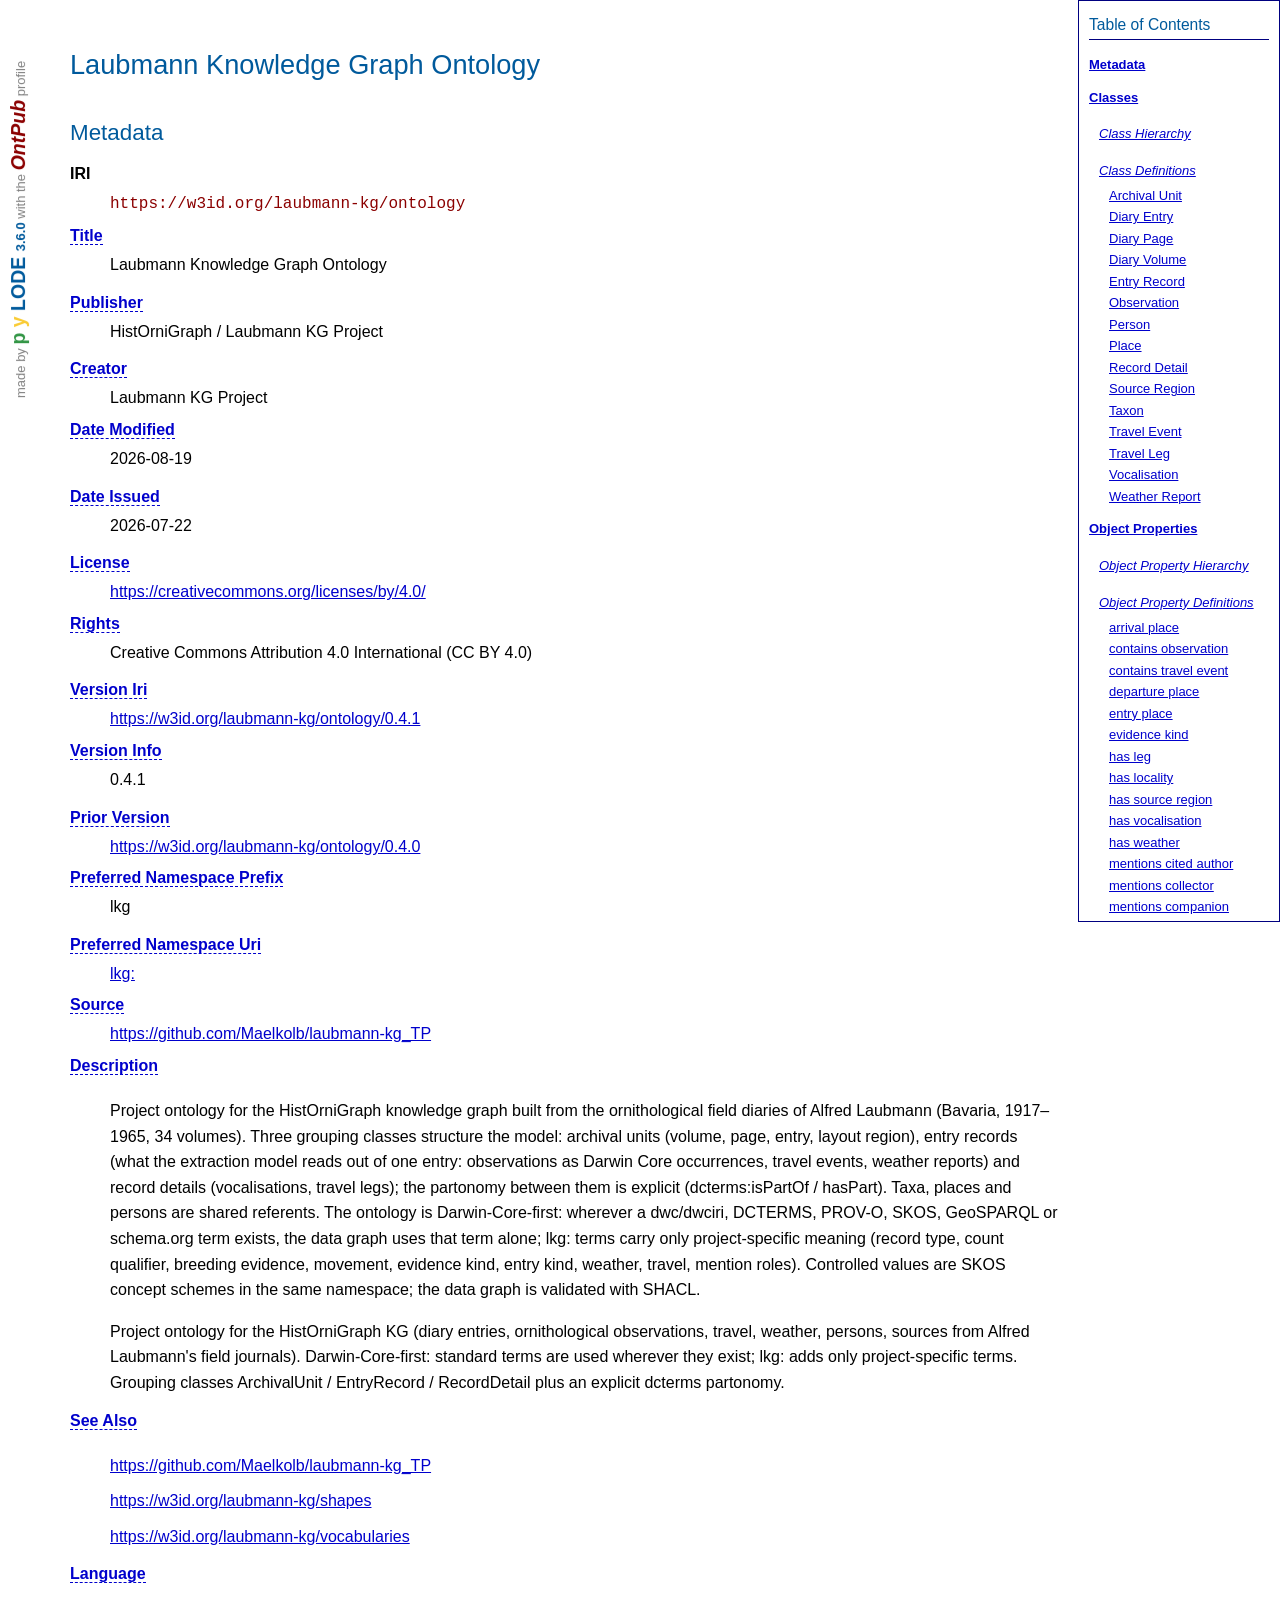
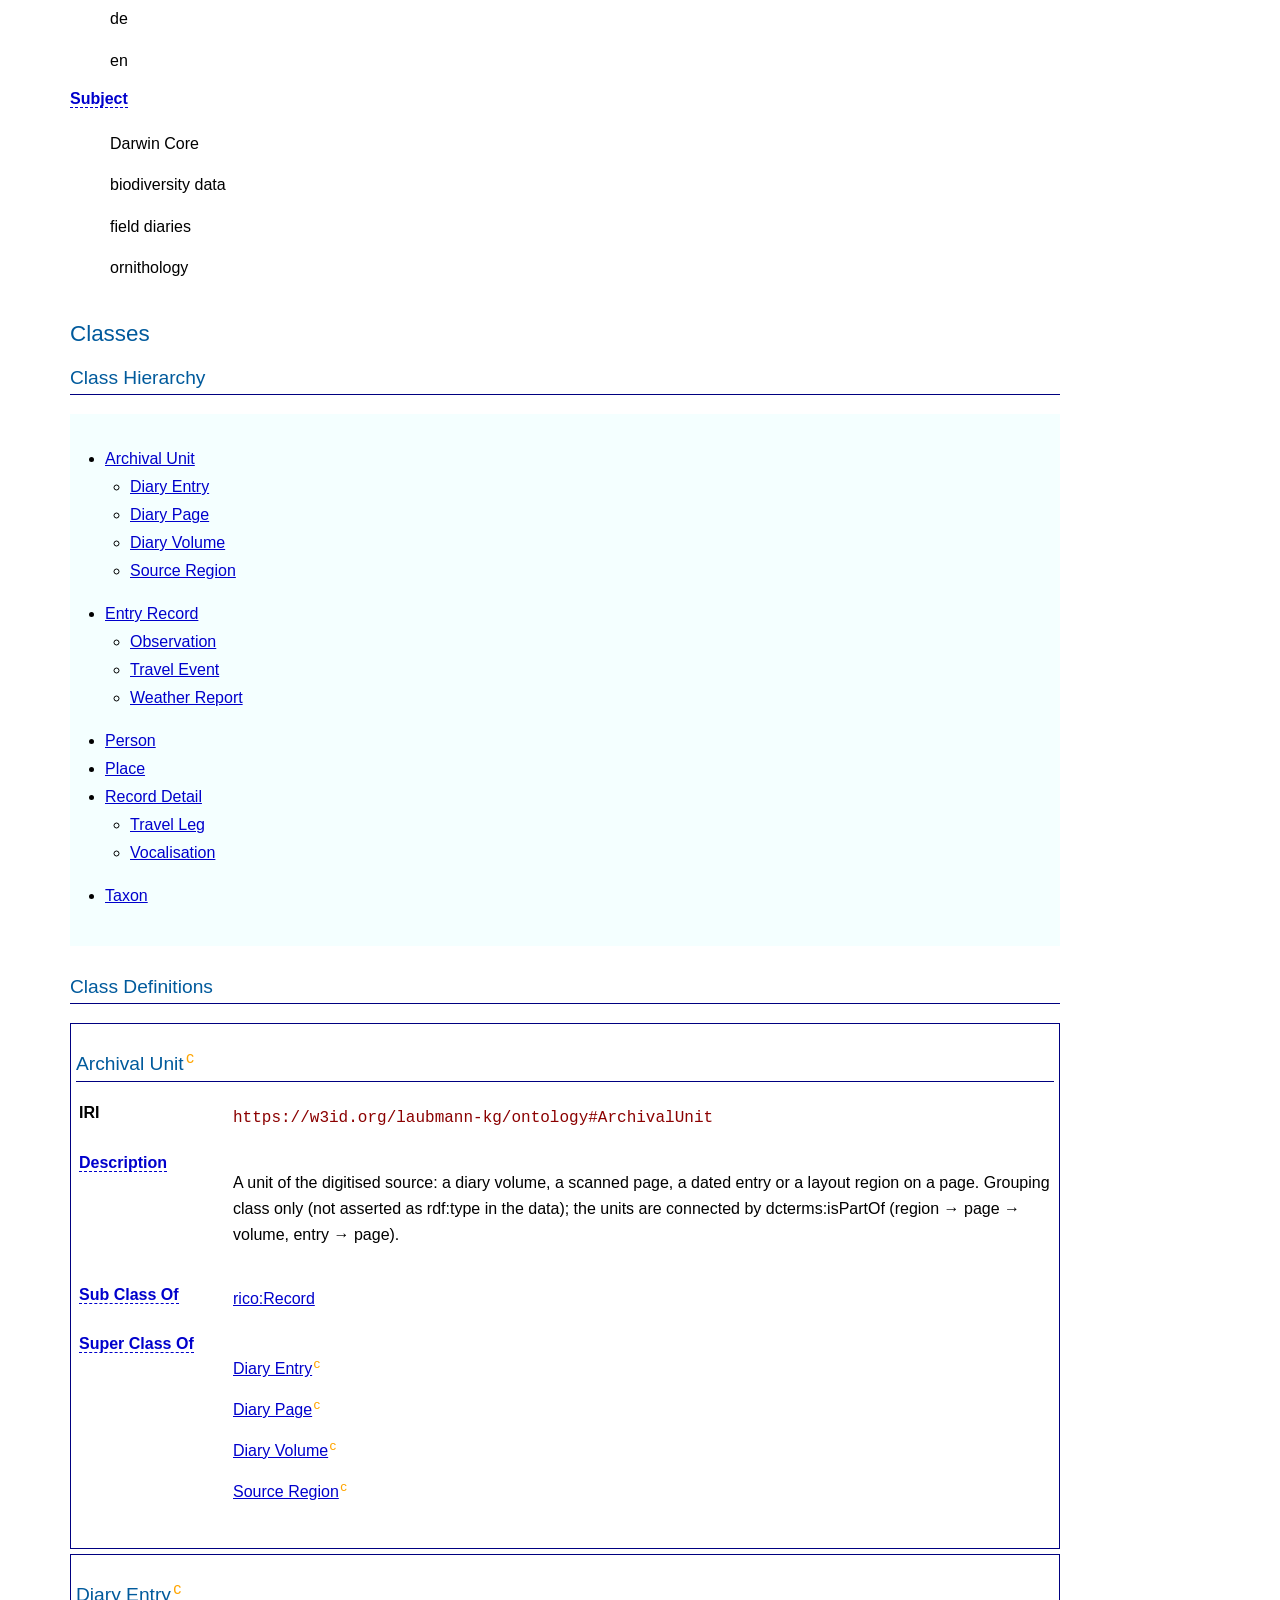
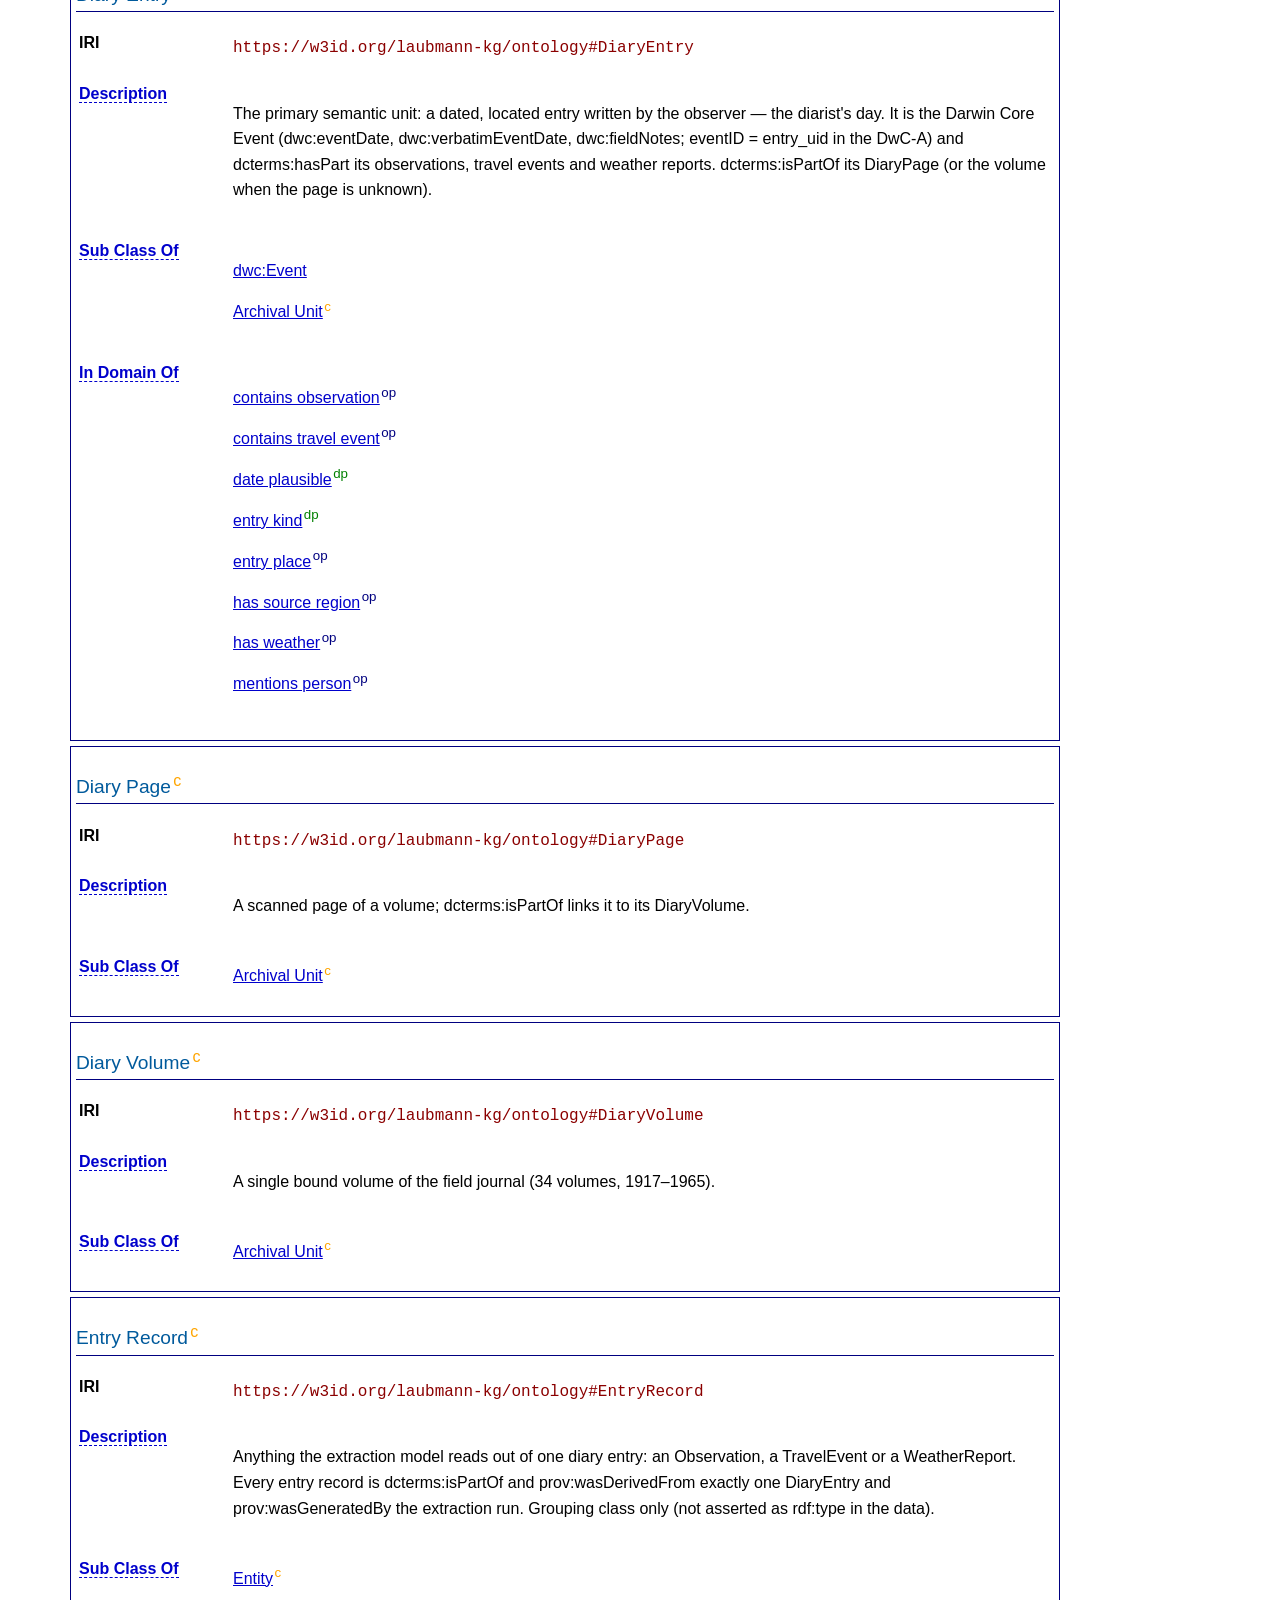
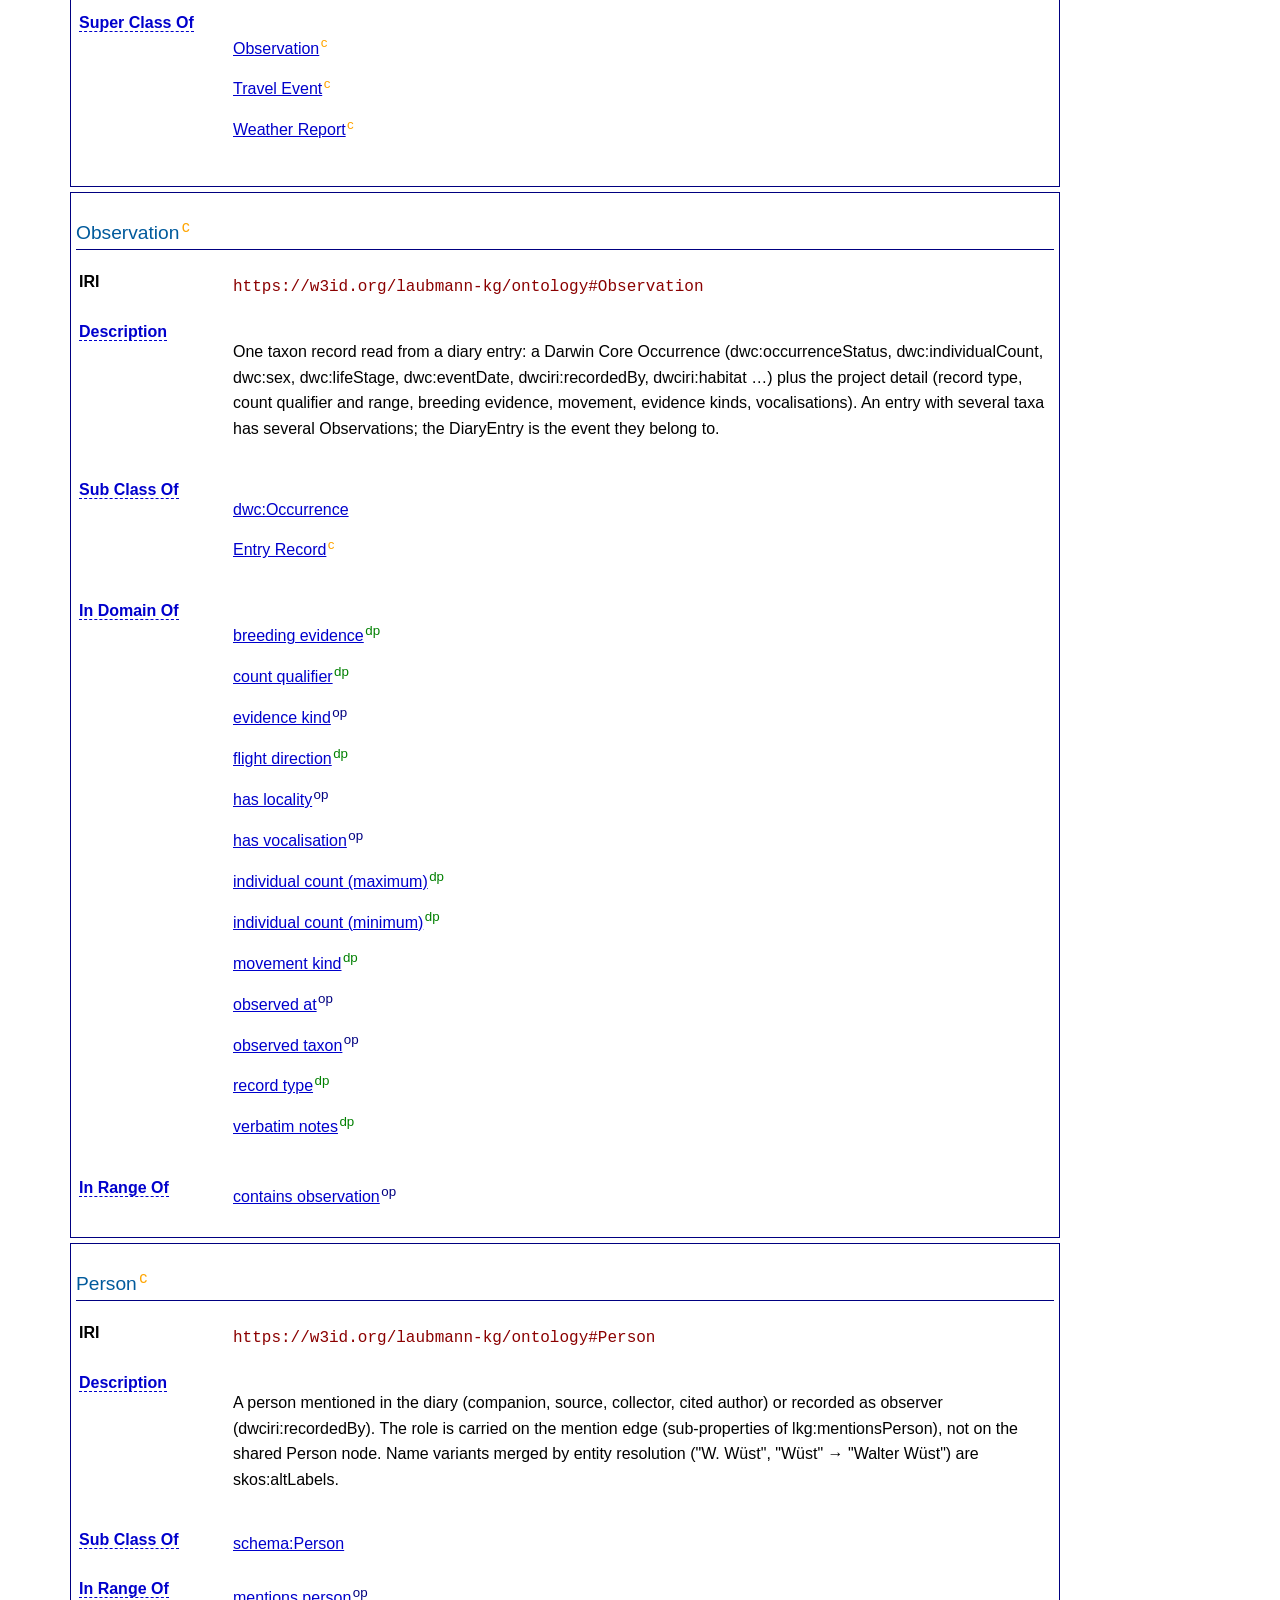
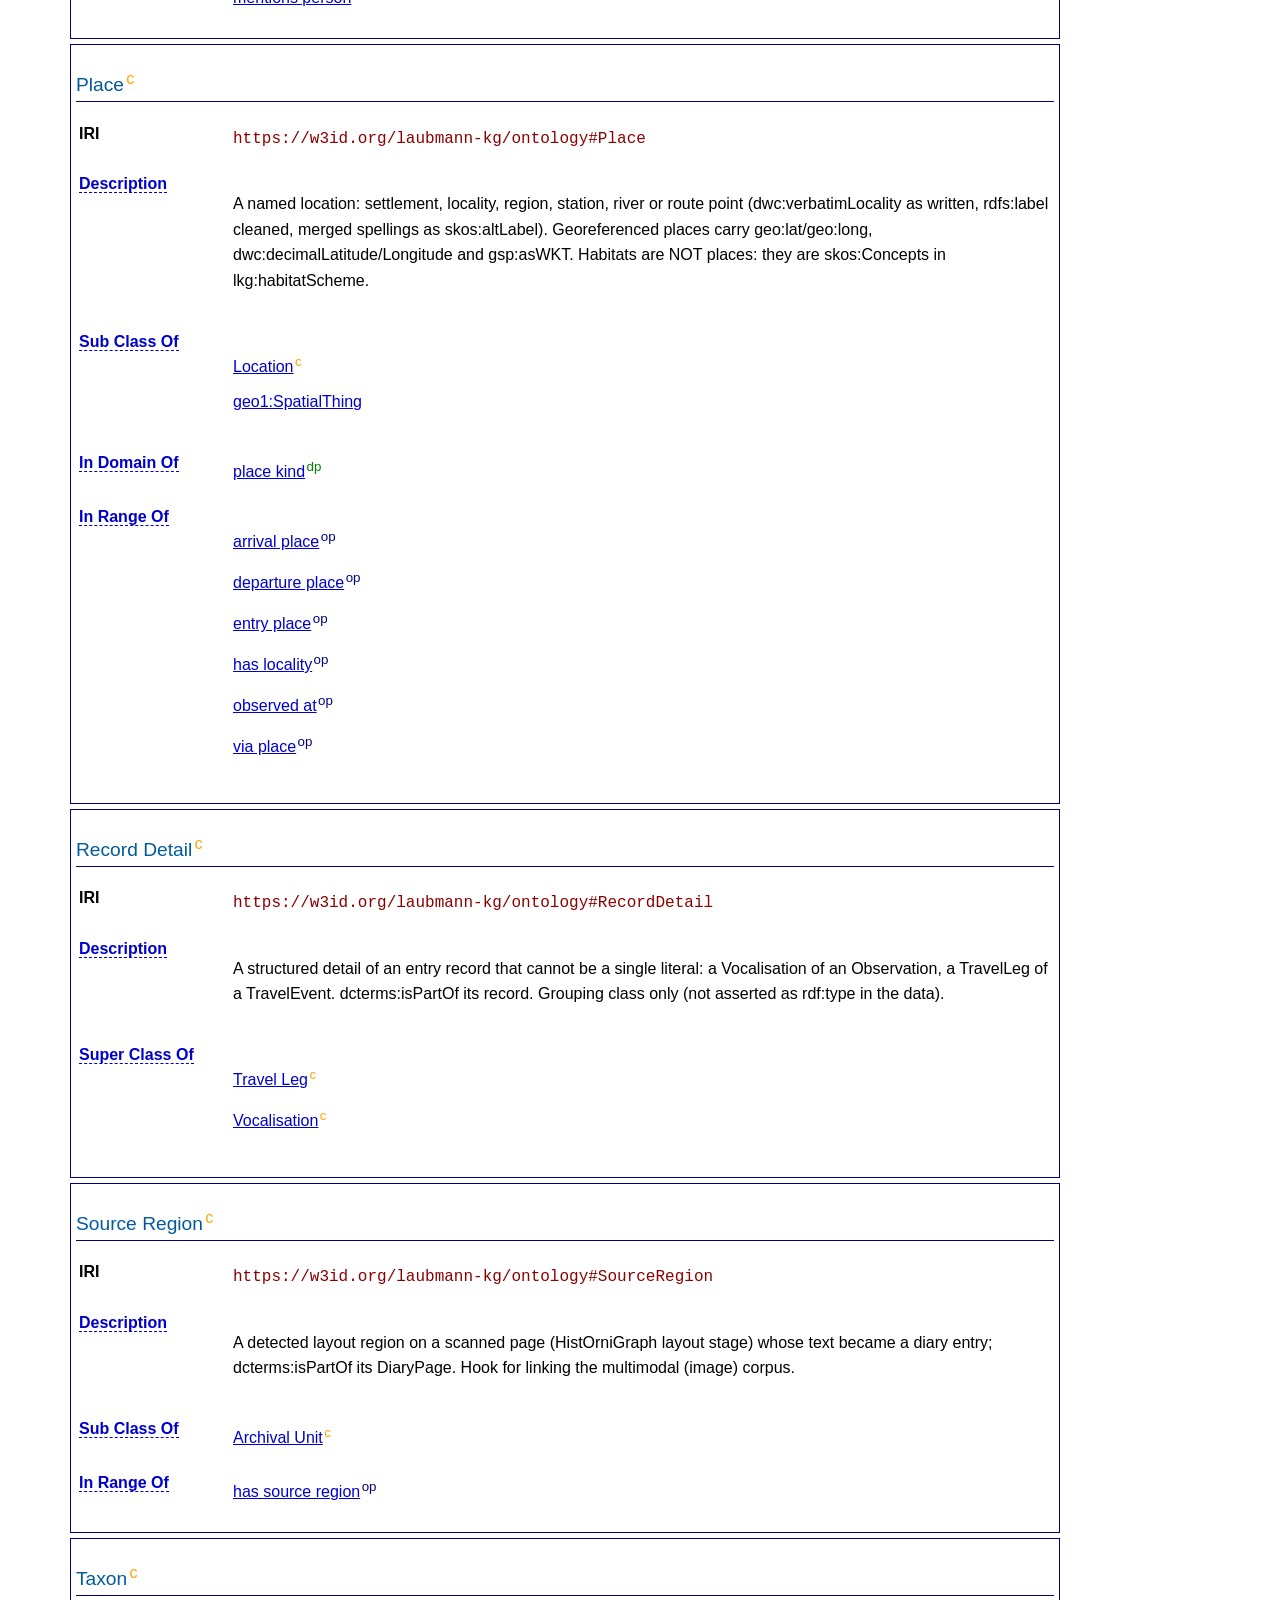
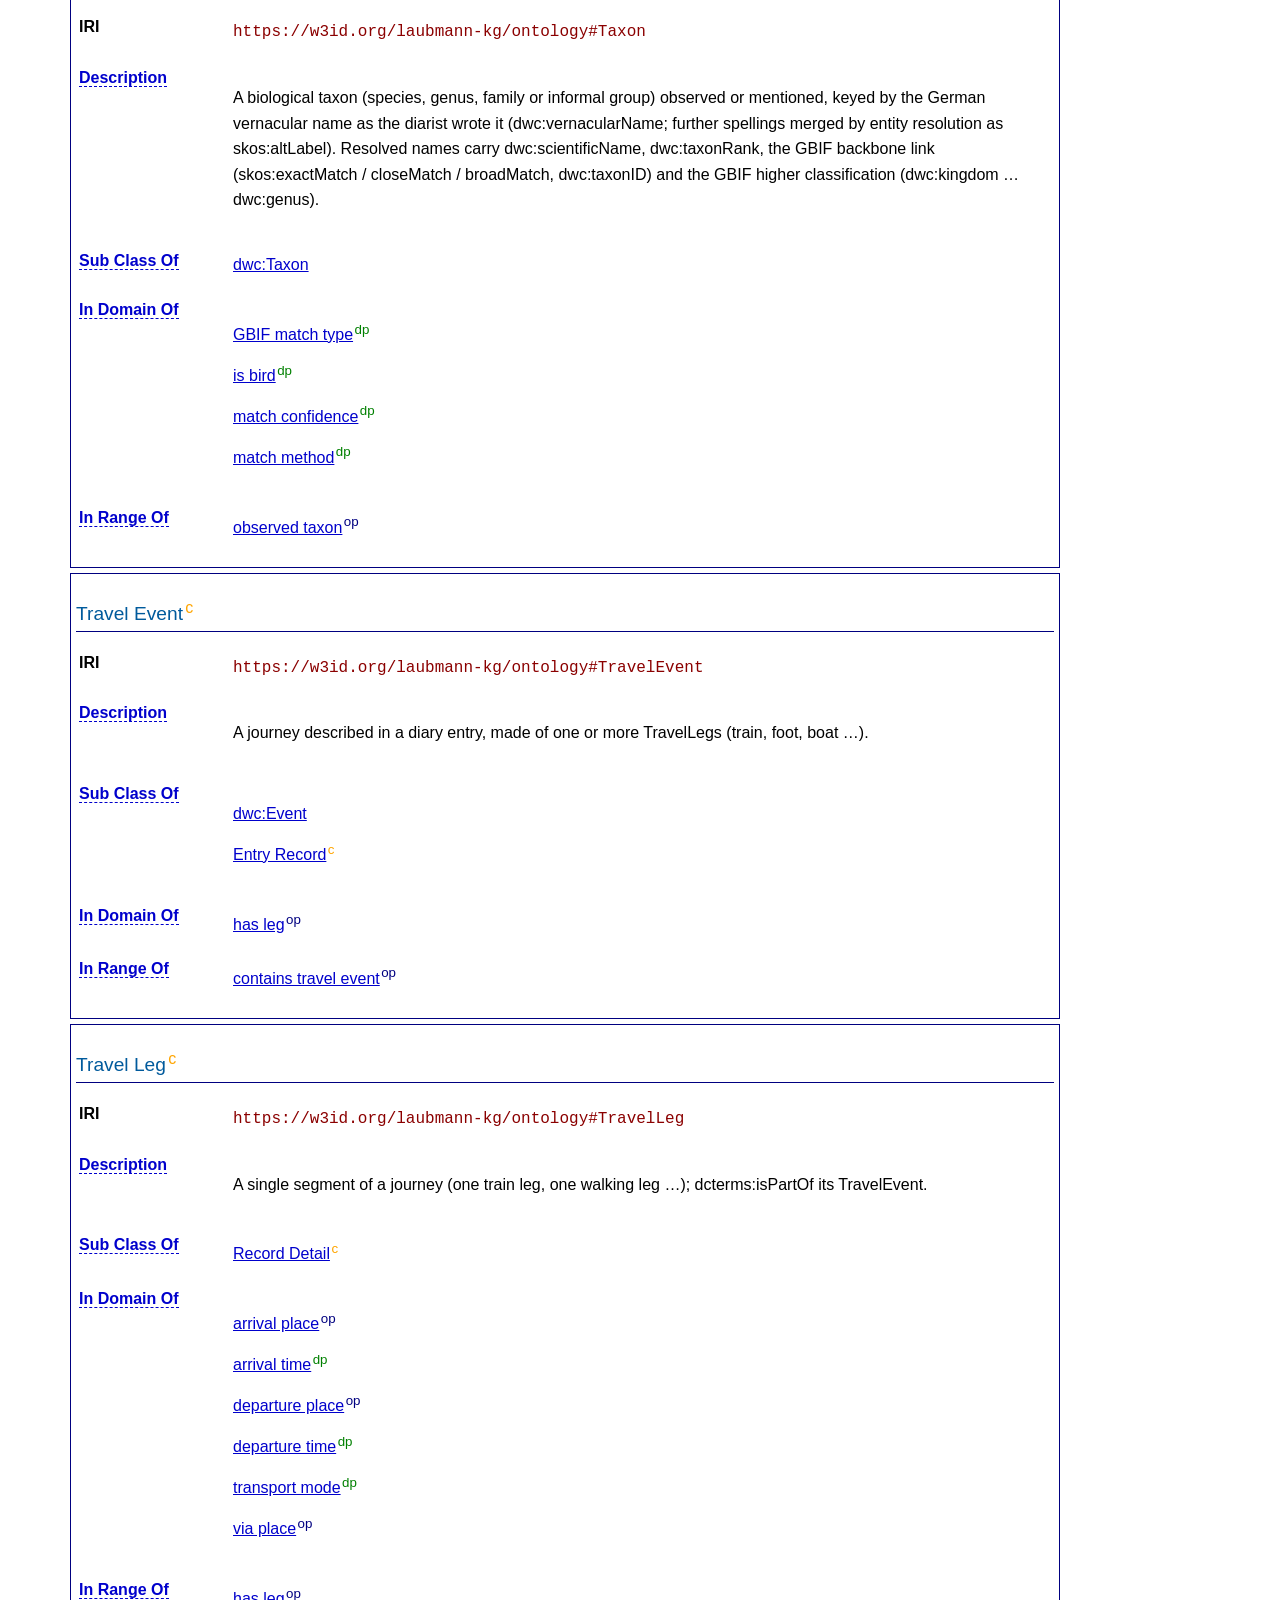
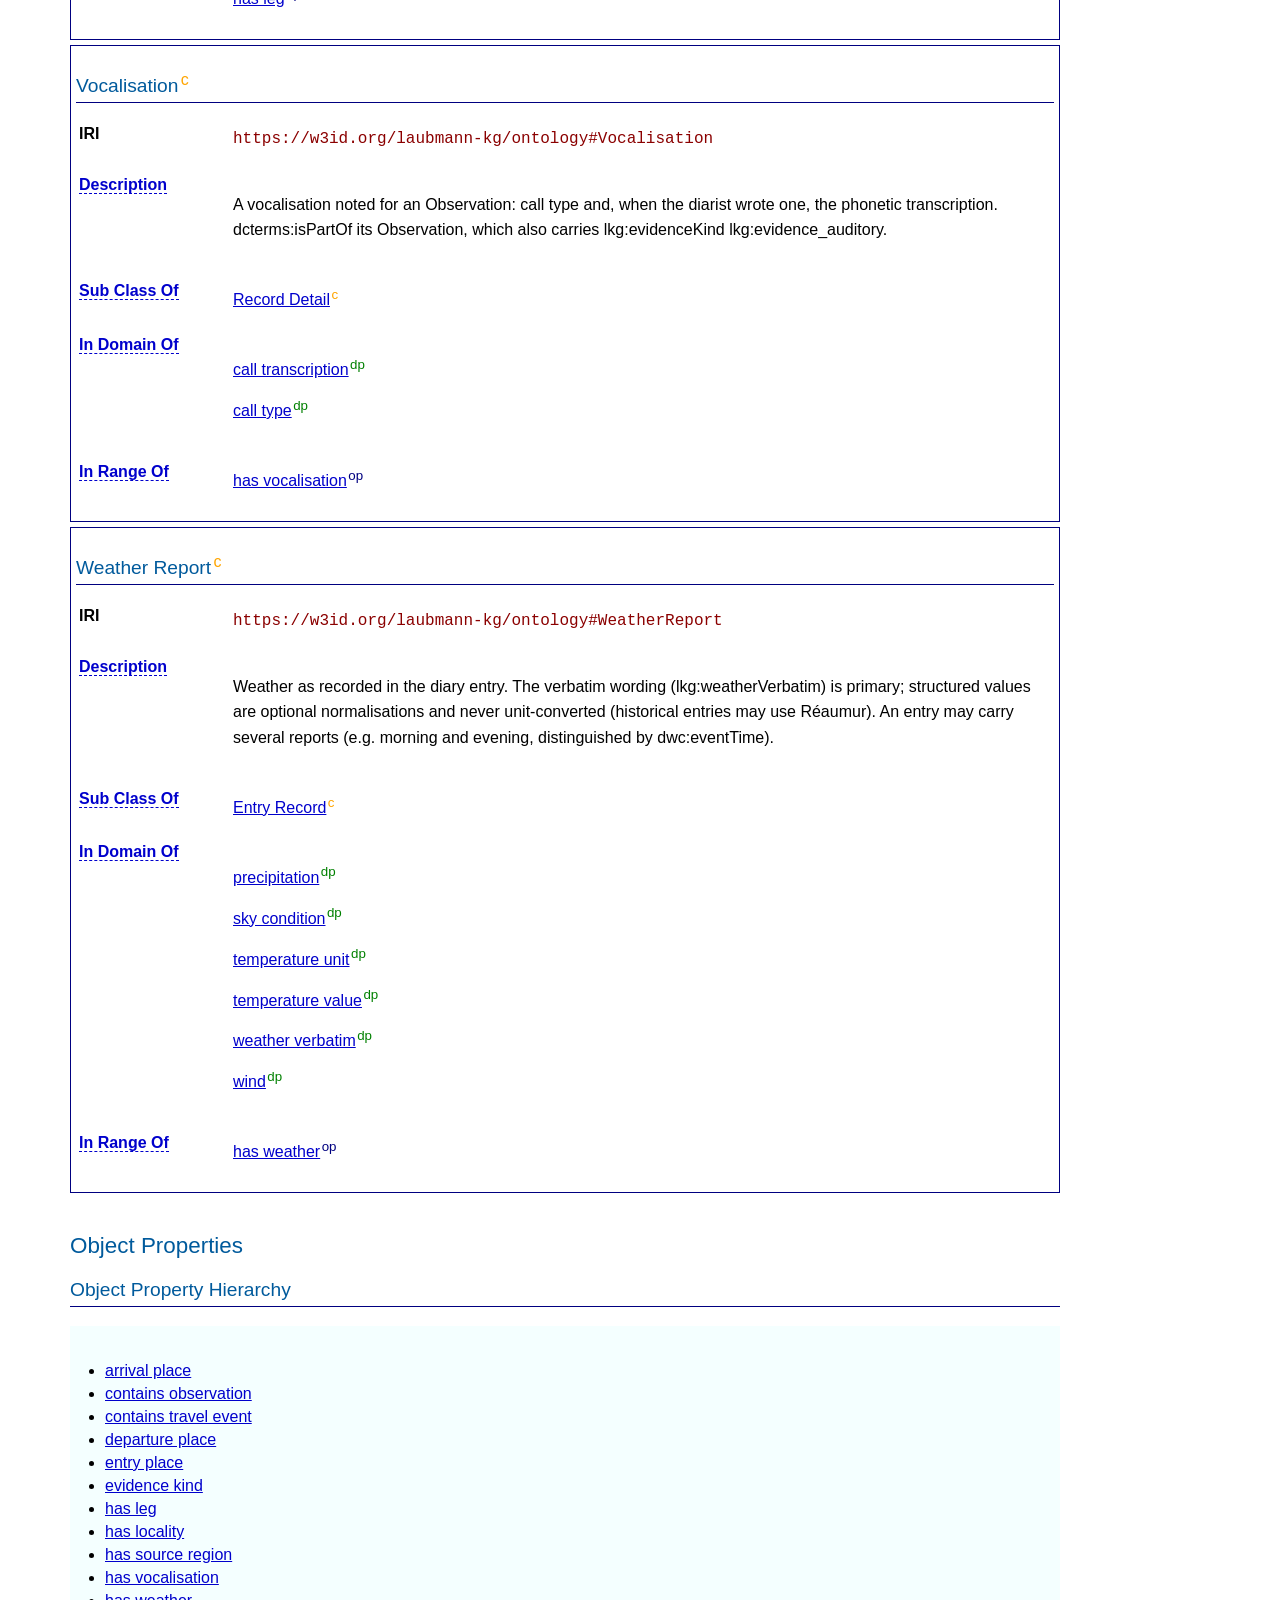
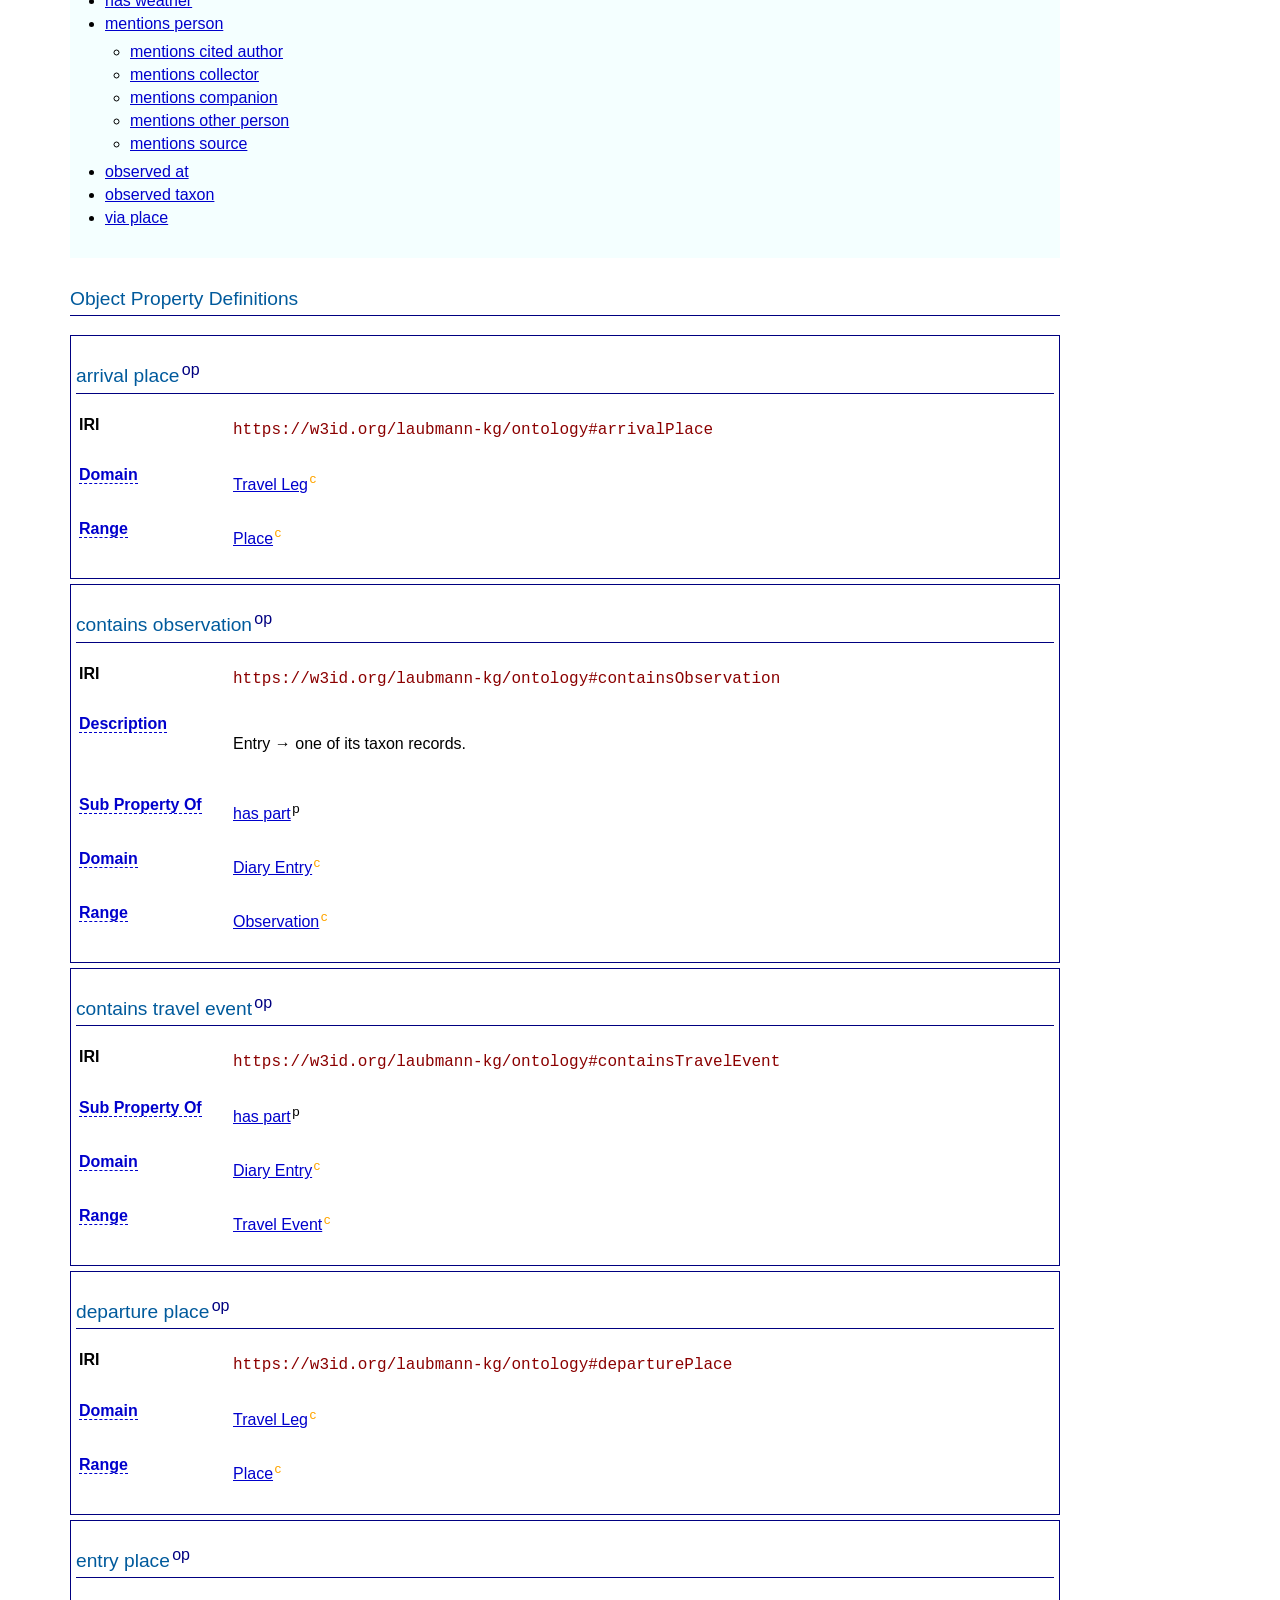
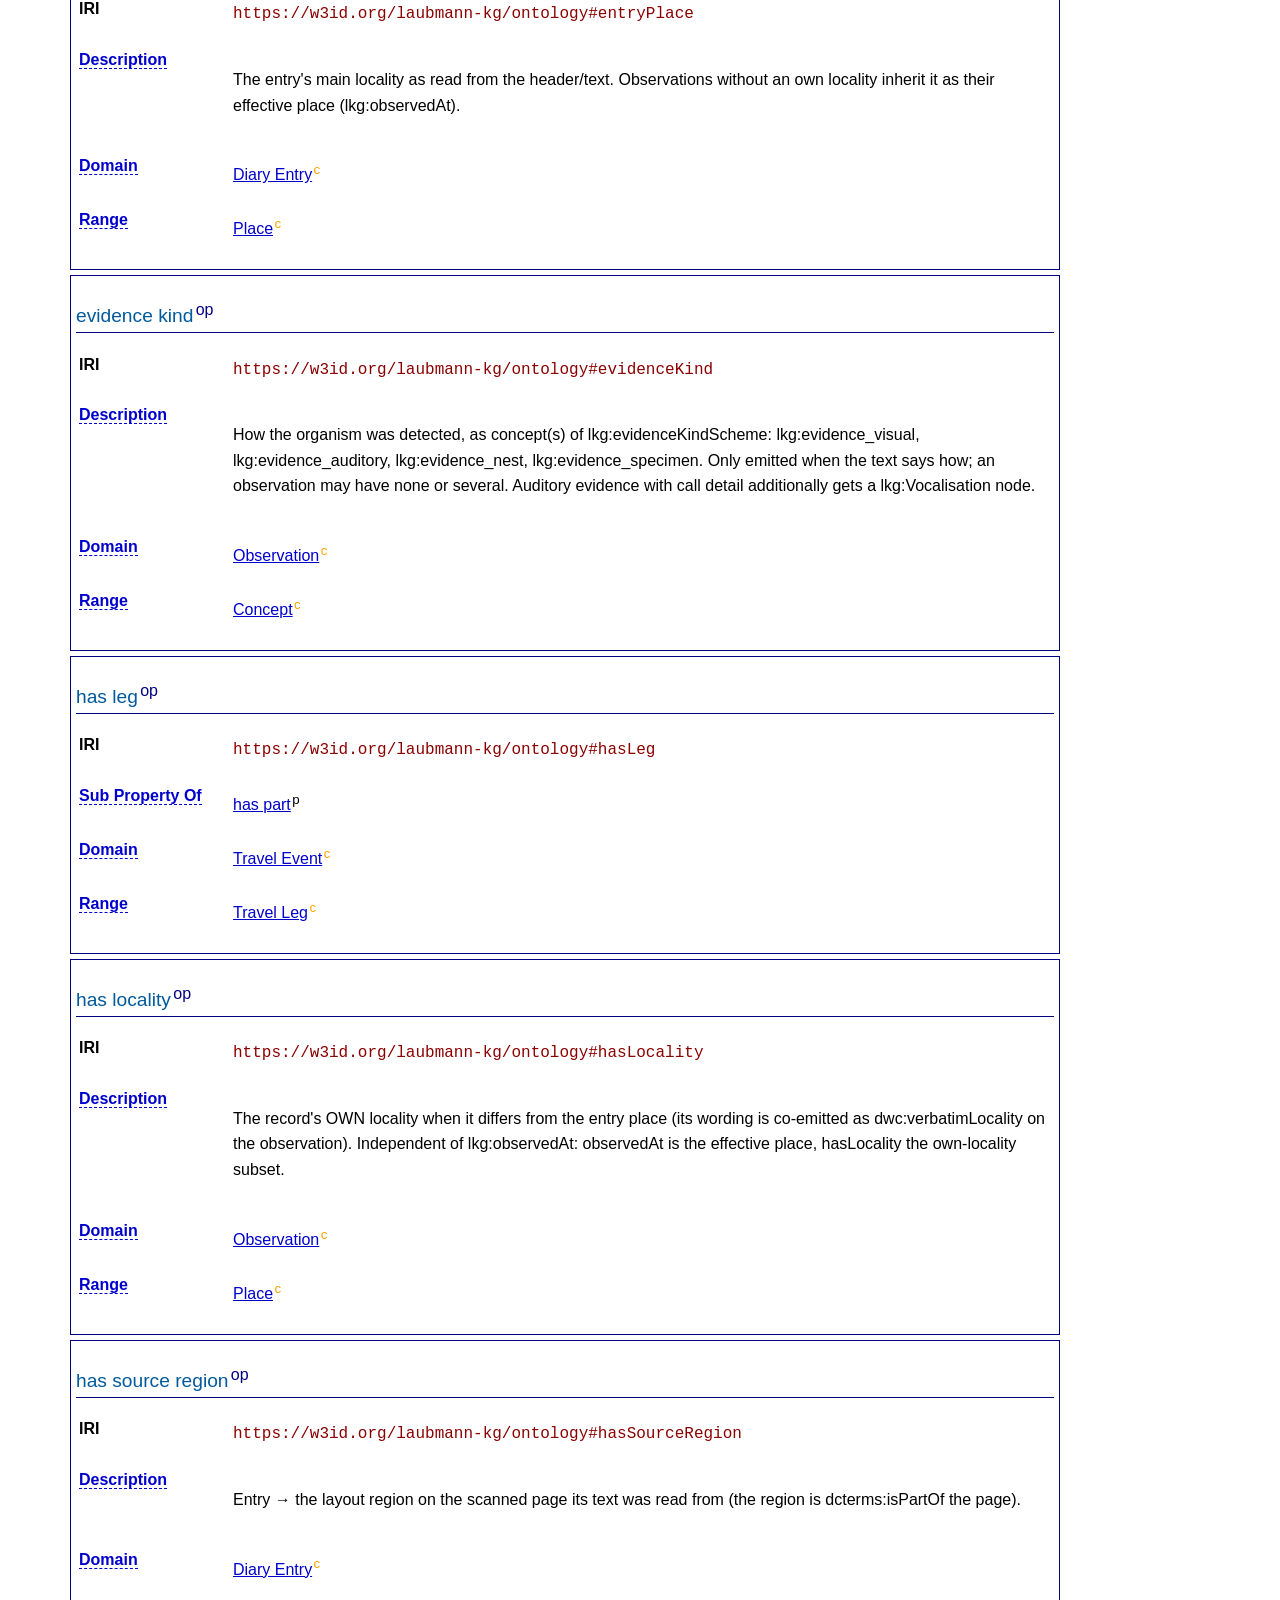
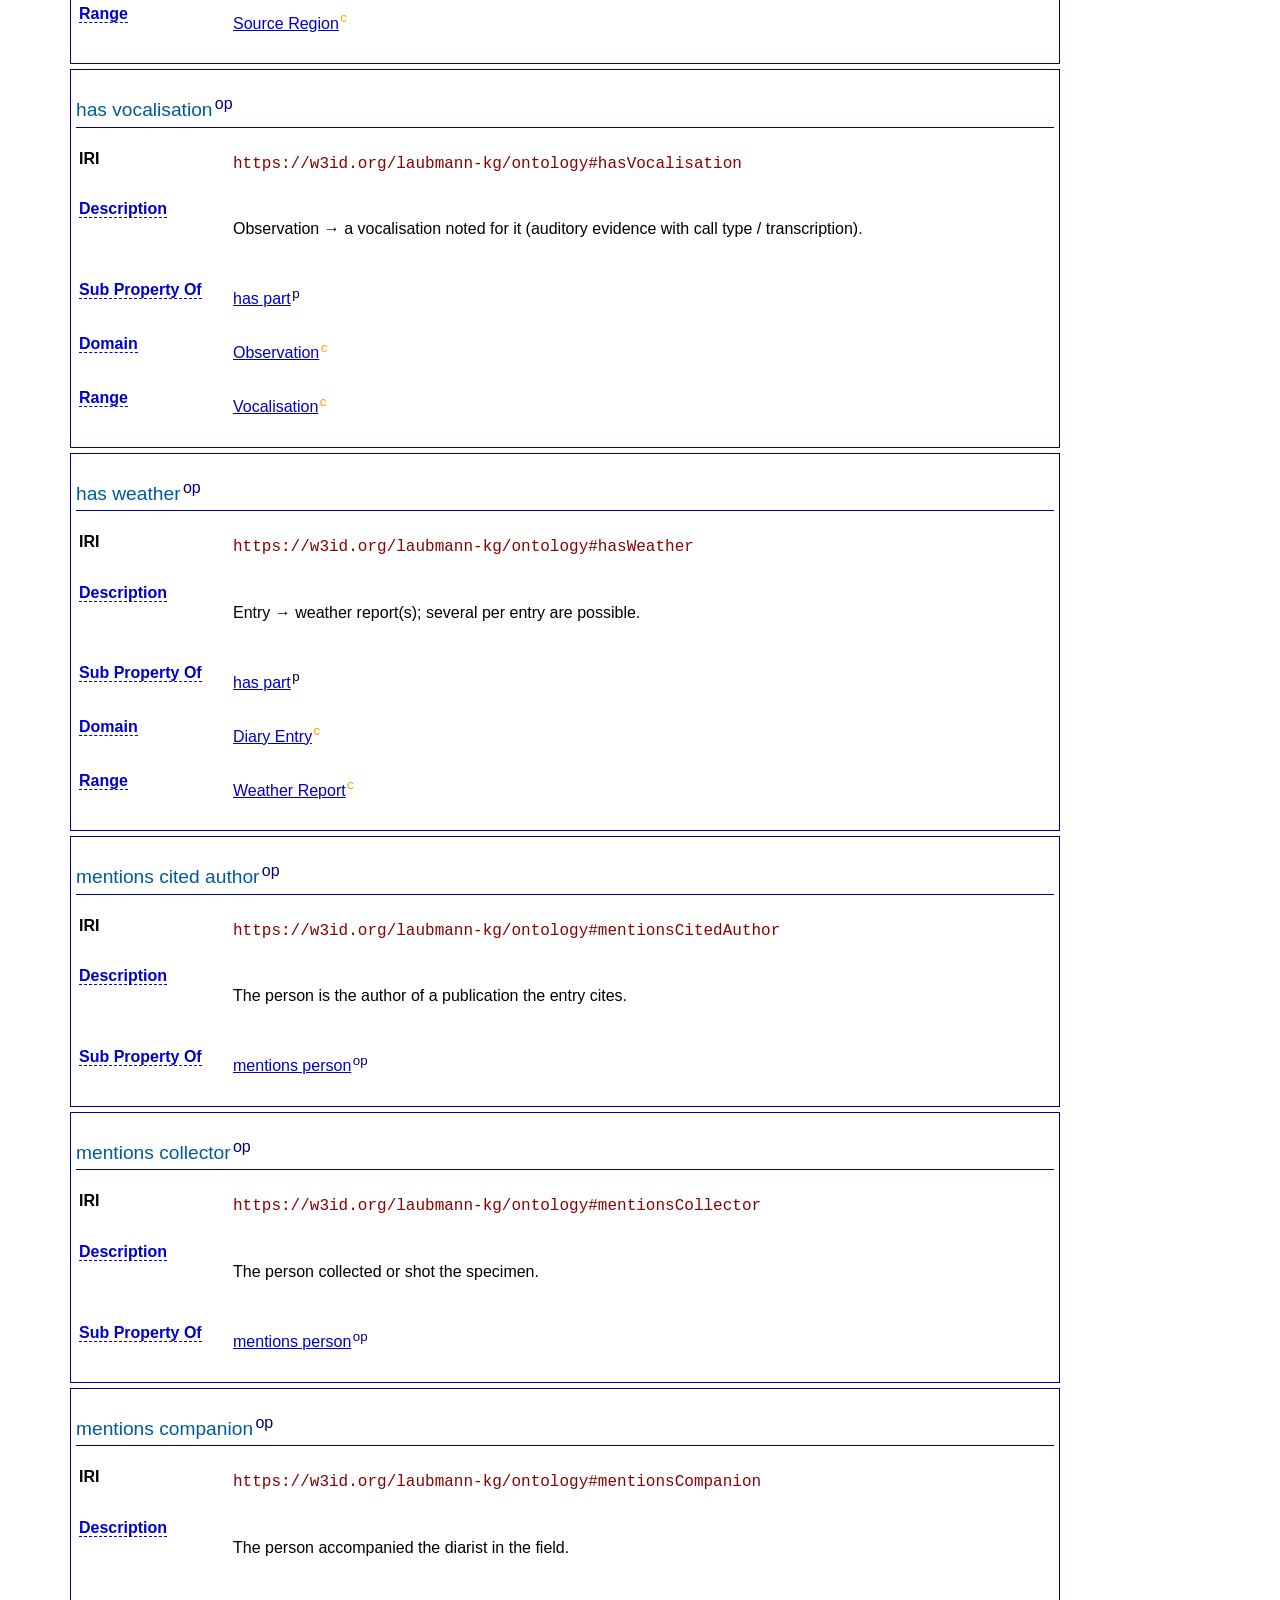
==== docs/ontology/index.html @ d230b16a "Volume coverage + OCR-year repair, entity resolution stage, ontology 0.4.1 - configs/volume_coverage" ====
<!DOCTYPE html>
<html>
  <head>
    <title>Laubmann Knowledge Graph Ontology</title>
    <style>
        #pylode {
            position: fixed;
            top: 205px;
            left: -150px;
            font-size: small;
            transform: rotate(-90deg);
            color: grey;
        }
        #pylode a {
            font-size: 1.5em;
            font-weight: bold;
            text-decoration: none;
            color: #005A9C;
        }
        #pylode a:hover {
            color: #333;
        }
        #pylode #p {
            color: #329545;
        }
        #pylode #y {
            color: #f9cb33;
        }
        #pylode #version {
            font-size: 1.0em;
        }

        #profile {
            font-style: italic;
            font-size: 1.25em;
            color: darkred!important;
        }

        .cardinality {
            font-style: italic;
            color: #aa00aa;
        }

        dl {
            /*border: 1px solid navy;*/
            /*padding:5px;*/
        }

        dt {
            font-weight: bold;
            padding: 0;
        }

        dd {
            margin-bottom: 10px;
            padding-top: 7px;
            line-height: 1.6em;
        }

        ul.pylodelitlist {
            list-style-type: none;
            margin-left: -40px;
        }

        #metadata ul li,
        #classes ul li {
            margin-bottom: 10px;
        }

        #metadata dd p {
          margin: 0 0 1em 0;
        }

        ul.hlist {
            list-style-type: none;
            border: 1px solid navy;
            padding:5px;
            background-color: #F4FFFF;
        }

        div.hierarchy {
            margin-bottom: 30px;
            background-color: #F4FFFF;
            padding: 10px;
        }

        ul.hierarchy {
            padding: 5px 25px 5px 25px;
        }

        ul.hierarchy li {
            margin-top:5px;
        }

        ul.hlist li {
            display: inline;
            margin-right: 10px;
        }

        .entity {
            border: 1px solid navy;
            margin:5px 0 5px 0;
            padding: 5px;
        }

        .entity th {
            width: 150px;
            vertical-align: top;
        }

        .entity th,
        .entity td {
            padding-bottom: 20px;
        }

        .entity table th {
            text-align: left;
        }

        section#overview img {
            max-width: 1000px;
        }

        h1, h2, h3, h4, h5, h6 {
            text-align: left
        }
        h1, h2, h3 {
            color: #005A9C; background: white
        }
        h1 {
            font: 170% sans-serif;
            line-height: 110%;
        }
        h2 {
            font: 140% sans-serif;
            margin-top:40px;
        }
        h3 {
            font: 120% sans-serif;
            margin-top: 20px;
            padding-bottom: 5px;
            border-bottom: 1px solid navy;
        }
        h4 { font: bold 100% sans-serif }
        h5 {
            font: italic 100% sans-serif;
            margin-bottom: 10px;
        }
        h6 { font: small-caps 100% sans-serif }

        body {
            padding: 2em 70px 2em 70px;
            margin: 0;
            font-family: sans-serif;
            color: black;
            background: white;
            background-position: top left;
            background-attachment: fixed;
            background-repeat: no-repeat;
            text-align: left;
        }

        section {
            max-width: 1500px;
        }

        .figure {
            margin-bottom: 20px;
        }

        :link { color: #00C; background: transparent }
        :visited { color: #609; background: transparent }
        a:active { color: #C00; background: transparent }

        .sup-c,
        .sup-op,
        .sup-fp,
        .sup-dp,
        .sup-ap,
        .sup-p,
        .sup-ni,
        .sup-con,
        .sup-col,
        .sup-ns,
        .sup-ps {
            cursor:help;
        }

        .sup-c {
            color:orange;
        }

        .sup-op {
            color:navy;
        }

        .sup-fp {
            color:lightskyblue;
        }

        .sup-dp {
            color:green;
        }

        .sup-ap {
            color:darkred;
        }

        .sup-p {
            color:black;
        }

        .sup-ni {
            color:brown;
        }

        .sup-con {
            color:orange;
        }

        .sup-col {
            color:darkred;
        }

        .sup-ns {
            color:lightgreen;
        }

        .sup-ps {
            color:lightblue;
        }

        sup {
            margin-left: -3px;
        }
        code {
            font-size: large;
            color: darkred;
        }

        /* less prominent links for properties */
        .proplink {
            color: #336;
            text-decoration: none;
        }

        #toc {
            position: fixed;
            top: 0;
            right: 0;
            z-index: 2;
            height: 100%;
            overflow-y: auto;
            padding: 10px;
            border: solid 1px navy;
            font-size: small;
            width: 180px;
        }
        #toc h3 {
            margin-top: 5px;
        }

        #toc ul {
            list-style: none;
            padding-left: 0;
        }

        #toc .first > li {
            margin-top: 5px;
        }

        #toc .second,
        #toc .third {
            padding-left: 10px;
        }

        .second li {
            margin-top: 0.5em;
        }

        #content {
            width: calc(100% - 150px);
        }

        .hover_property {
            cursor: help;
            text-decoration: none;
            border-bottom: dashed 1px;
        }

        .setclass {
            list-style-type: none;
        }

        code{
            word-wrap: break-word;
          }
        table {
            table-layout: fixed;
            width: 100%;
        }
        td {
            word-wrap: break-word;
            line-height: 1.6em ;
        }
        #legend table.entity {
            width: 25%;
        }
        @media (max-width: 768px) {
            /* #toc and #pylode are siblings of #content directly under
               body; flex ordering pulls the ToC (last in the document)
               to the top of the page */
            body {
                display: flex;
                flex-direction: column;
                padding: 1em 16px;
            }

            dd {
                margin-left: 20px;
            }

            #pylode {
                display: none;
            }

            #content {
                width: 100%;
            }

            #toc {
                order: -1;
                position: static;
                width: auto;
                height: auto;
                overflow-y: visible;
            }

            img {
                max-width: 100%;
                height: auto;
            }

            /* long IRIs in link text must be able to break anywhere */
            a {
                overflow-wrap: anywhere;
            }

            /* stack property tables otherwise columns are squeezed */
            table,
            thead,
            tbody,
            tr,
            th,
            td {
                display: block;
                width: 100%;
                box-sizing: border-box;
            }

            .entity th,
            .entity td {
                padding-bottom: 6px;
            }

            .entity td {
                padding-bottom: 16px;
            }

            #legend table.entity {
                width: 100%;
            }
        }

	</style>
    <link href="[data-uri]" rel="icon" sizes="16x16" type="image/png">
    <link href="[data-uri]" rel="icon" sizes="32x32" type="image/png">
    <meta content="text/html; charset=utf-8" http-equiv="Content-Type">
    <meta content="width=device-width, initial-scale=1" name="viewport">
    <script id="schema.org" type="application/ld+json">
[
  {
    "@id": "https://w3id.org/laubmann-kg/ontology",
    "@type": [
      "https://schema.org/DefinedTermSet"
    ],
    "https://schema.org/copyrightNotice": [
      {
        "@language": "en",
        "@value": "Creative Commons Attribution 4.0 International (CC BY 4.0)"
      }
    ],
    "https://schema.org/creator": [
      {
        "@id": "_:n45bf78472e2b4bd6815a24b5ee7742bdb1"
      }
    ],
    "https://schema.org/dateIssued": [
      {
        "@type": "http://www.w3.org/2001/XMLSchema#date",
        "@value": "2026-07-22"
      }
    ],
    "https://schema.org/dateModified": [
      {
        "@type": "http://www.w3.org/2001/XMLSchema#date",
        "@value": "2026-08-19"
      }
    ],
    "https://schema.org/description": [
      {
        "@language": "en",
        "@value": "Project ontology for the HistOrniGraph knowledge graph built from the ornithological field diaries of Alfred Laubmann (Bavaria, 1917–1965, 34 volumes). Three grouping classes structure the model: archival units (volume, page, entry, layout region), entry records (what the extraction model reads out of one entry: observations as Darwin Core occurrences, travel events, weather reports) and record details (vocalisations, travel legs); the partonomy between them is explicit (dcterms:isPartOf / hasPart). Taxa, places and persons are shared referents. The ontology is Darwin-Core-first: wherever a dwc/dwciri, DCTERMS, PROV-O, SKOS, GeoSPARQL or schema.org term exists, the data graph uses that term alone; lkg: terms carry only project-specific meaning (record type, count qualifier, breeding evidence, movement, evidence kind, entry kind, weather, travel, mention roles). Controlled values are SKOS concept schemes in the same namespace; the data graph is validated with SHACL."
      },
      {
        "@language": "en",
        "@value": "Project ontology for the HistOrniGraph KG (diary entries, ornithological observations, travel, weather, persons, sources from Alfred Laubmann's field journals). Darwin-Core-first: standard terms are used wherever they exist; lkg: adds only project-specific terms. Grouping classes ArchivalUnit / EntryRecord / RecordDetail plus an explicit dcterms partonomy."
      }
    ],
    "https://schema.org/license": [
      {
        "@id": "https://creativecommons.org/licenses/by/4.0/"
      }
    ],
    "https://schema.org/name": [
      {
        "@language": "en",
        "@value": "Laubmann Knowledge Graph Ontology"
      }
    ],
    "https://schema.org/publisher": [
      {
        "@value": "HistOrniGraph / Laubmann KG Project"
      }
    ]
  },
  {
    "@id": "_:n45bf78472e2b4bd6815a24b5ee7742bdb1",
    "https://schema.org/name": [
      {
        "@value": "Laubmann KG Project"
      }
    ]
  }
]
	</script>
  </head>
  <body>
    <div id="content">
      <div class="section" id="metadata">
        <h1>Laubmann Knowledge Graph Ontology</h1>
        <h2>Metadata</h2>
        <dl>
          <div>
            <dt>
              <strong>IRI</strong>
            </dt>
            <dd>
              <code>https://w3id.org/laubmann-kg/ontology</code>
            </dd>
          </div>
          <div>
            <dt>
              <a class="hover_property" href="http://purl.org/dc/terms/title" title="A name given to the resource. Defined in DCMI Metadata Terms">Title</a>
            </dt>
            <dd><p>Laubmann Knowledge Graph Ontology</p></dd>
          </div>
          <div>
            <dt>
              <a class="hover_property" href="http://purl.org/dc/terms/publisher" title="An entity responsible for making the resource available. Defined in DCMI Metadata Terms">Publisher</a>
            </dt>
            <dd><p>HistOrniGraph / Laubmann KG Project</p></dd>
          </div>
          <div>
            <dt>
              <a class="hover_property" href="http://purl.org/dc/terms/creator" title="An entity responsible for making the resource. Defined in DCMI Metadata Terms">Creator</a>
            </dt>
            <dd>
              <span>
                <span>Laubmann KG Project</span>
              </span>
            </dd>
          </div>
          <div>
            <dt>
              <a class="hover_property" href="http://purl.org/dc/terms/modified" title="Date on which the resource was changed. Defined in DCMI Metadata Terms">Date Modified</a>
            </dt>
            <dd><p>2026-08-19</p></dd>
          </div>
          <div>
            <dt>
              <a class="hover_property" href="http://purl.org/dc/terms/issued" title="Recommended practice is to describe the date, date/time, or period of time as recommended for the property Date, of which this is a subproperty. Defined in DCMI Metadata Terms">Date Issued</a>
            </dt>
            <dd><p>2026-07-22</p></dd>
          </div>
          <div>
            <dt>
              <a class="hover_property" href="http://purl.org/dc/terms/license" title="Recommended practice is to identify the license document with a URI. If this is not possible or feasible, a literal value that identifies the license may be provided. Defined in DCMI Metadata Terms">License</a>
            </dt>
            <dd>
              <a href="https://creativecommons.org/licenses/by/4.0/">https://creativecommons.org/licenses/by/4.0/</a>
            </dd>
          </div>
          <div>
            <dt>
              <a class="hover_property" href="http://purl.org/dc/terms/rights" title="Typically, rights information includes a statement about various property rights associated with the resource, including intellectual property rights.  Recommended practice is to refer to a rights statement with a URI.  If this is not possible or feasible, a literal value (name, label, or short text) may be provided. Defined in DCMI Metadata Terms">Rights</a>
            </dt>
            <dd><p>Creative Commons Attribution 4.0 International (CC BY 4.0)</p></dd>
          </div>
          <div>
            <dt>
              <a class="hover_property" href="http://www.w3.org/2002/07/owl#versionIRI" title="The property that identifies the version IRI of an ontology. Defined in The OWL 2 Schema vocabulary (OWL 2)">Version Iri</a>
            </dt>
            <dd>
              <a href="https://w3id.org/laubmann-kg/ontology/0.4.1">https://w3id.org/laubmann-kg/ontology/0.4.1</a>
            </dd>
          </div>
          <div>
            <dt>
              <a class="hover_property" href="http://www.w3.org/2002/07/owl#versionInfo" title="The annotation property that provides version information for an ontology or another OWL construct. Defined in The OWL 2 Schema vocabulary (OWL 2)">Version Info</a>
            </dt>
            <dd><p>0.4.1</p></dd>
          </div>
          <div>
            <dt>
              <a class="hover_property" href="http://www.w3.org/2002/07/owl#priorVersion" title="The annotation property that indicates the predecessor ontology of a given ontology. Defined in The OWL 2 Schema vocabulary (OWL 2)">Prior Version</a>
            </dt>
            <dd>
              <a href="https://w3id.org/laubmann-kg/ontology/0.4.0">https://w3id.org/laubmann-kg/ontology/0.4.0</a>
            </dd>
          </div>
          <div>
            <dt>
              <a class="hover_property" href="http://purl.org/vocab/vann/preferredNamespacePrefix" title="None. Defined in None">Preferred Namespace Prefix</a>
            </dt>
            <dd><p>lkg</p></dd>
          </div>
          <div>
            <dt>
              <a class="hover_property" href="http://purl.org/vocab/vann/preferredNamespaceUri" title="None. Defined in None">Preferred Namespace Uri</a>
            </dt>
            <dd>
              <a href="https://w3id.org/laubmann-kg/ontology#">lkg:</a>
            </dd>
          </div>
          <div>
            <dt>
              <a class="hover_property" href="http://purl.org/dc/terms/source" title="A related resource from which the described resource is derived. Defined in DCMI Metadata Terms">Source</a>
            </dt>
            <dd>
              <a href="https://github.com/Maelkolb/laubmann-kg_TP">https://github.com/Maelkolb/laubmann-kg_TP</a>
            </dd>
          </div>
          <div>
            <dt>
              <a class="hover_property" href="http://purl.org/dc/terms/description" title="An account of the resource. Defined in DCMI Metadata Terms">Description</a>
            </dt>
            <dd>
              <ul class="pylodelitlist">
                <li><p>Project ontology for the HistOrniGraph knowledge graph built from the ornithological field diaries of Alfred Laubmann (Bavaria, 1917–1965, 34 volumes). Three grouping classes structure the model: archival units (volume, page, entry, layout region), entry records (what the extraction model reads out of one entry: observations as Darwin Core occurrences, travel events, weather reports) and record details (vocalisations, travel legs); the partonomy between them is explicit (dcterms:isPartOf / hasPart). Taxa, places and persons are shared referents. The ontology is Darwin-Core-first: wherever a dwc/dwciri, DCTERMS, PROV-O, SKOS, GeoSPARQL or schema.org term exists, the data graph uses that term alone; lkg: terms carry only project-specific meaning (record type, count qualifier, breeding evidence, movement, evidence kind, entry kind, weather, travel, mention roles). Controlled values are SKOS concept schemes in the same namespace; the data graph is validated with SHACL.</p></li>
                <li><p>Project ontology for the HistOrniGraph KG (diary entries, ornithological observations, travel, weather, persons, sources from Alfred Laubmann's field journals). Darwin-Core-first: standard terms are used wherever they exist; lkg: adds only project-specific terms. Grouping classes ArchivalUnit / EntryRecord / RecordDetail plus an explicit dcterms partonomy.</p></li>
              </ul>
            </dd>
          </div>
          <div>
            <dt>
              <a class="hover_property" href="http://www.w3.org/2000/01/rdf-schema#seeAlso" title="Further information about the subject resource. Defined in The RDF Schema vocabulary (RDFS)">See Also</a>
            </dt>
            <dd>
              <ul class="pylodelitlist">
                <li>
                  <a href="https://github.com/Maelkolb/laubmann-kg_TP">https://github.com/Maelkolb/laubmann-kg_TP</a>
                </li>
                <li>
                  <a href="https://w3id.org/laubmann-kg/shapes">https://w3id.org/laubmann-kg/shapes</a>
                </li>
                <li>
                  <a href="https://w3id.org/laubmann-kg/vocabularies">https://w3id.org/laubmann-kg/vocabularies</a>
                </li>
              </ul>
            </dd>
          </div>
          <div>
            <dt>
              <a class="hover_property" href="http://purl.org/dc/terms/language" title="Recommended practice is to use either a non-literal value representing a language from a controlled vocabulary such as ISO 639-2 or ISO 639-3, or a literal value consisting of an IETF Best Current Practice 47 [[IETF-BCP47](https://tools.ietf.org/html/bcp47)] language tag. Defined in None">Language</a>
            </dt>
            <dd>
              <ul class="pylodelitlist">
                <li><p>de</p></li>
                <li><p>en</p></li>
              </ul>
            </dd>
          </div>
          <div>
            <dt>
              <a class="hover_property" href="http://purl.org/dc/terms/subject" title="A topic of the resource. Defined in None">Subject</a>
            </dt>
            <dd>
              <ul class="pylodelitlist">
                <li><p>Darwin Core</p></li>
                <li><p>biodiversity data</p></li>
                <li><p>field diaries</p></li>
                <li><p>ornithology</p></li>
              </ul>
            </dd>
          </div>
        </dl>
      </div>
      <div class="section" id="classes">
        <h2>Classes</h2>
        <h3 id="class-hierarchy">Class Hierarchy</h3>
        <div class="hierarchy">
          <ul class="hierarchy">
            <li>
              <a href="#ArchivalUnit">Archival Unit</a>
              <ul class="hierarchy">
                <li>
                  <a href="#DiaryEntry">Diary Entry</a>
                </li>
                <li>
                  <a href="#DiaryPage">Diary Page</a>
                </li>
                <li>
                  <a href="#DiaryVolume">Diary Volume</a>
                </li>
                <li>
                  <a href="#SourceRegion">Source Region</a>
                </li>
              </ul>
            </li>
            <li>
              <a href="#EntryRecord">Entry Record</a>
              <ul class="hierarchy">
                <li>
                  <a href="#Observation">Observation</a>
                </li>
                <li>
                  <a href="#TravelEvent">Travel Event</a>
                </li>
                <li>
                  <a href="#WeatherReport">Weather Report</a>
                </li>
              </ul>
            </li>
            <li>
              <a href="#Person">Person</a>
            </li>
            <li>
              <a href="#Place">Place</a>
            </li>
            <li>
              <a href="#RecordDetail">Record Detail</a>
              <ul class="hierarchy">
                <li>
                  <a href="#TravelLeg">Travel Leg</a>
                </li>
                <li>
                  <a href="#Vocalisation">Vocalisation</a>
                </li>
              </ul>
            </li>
            <li>
              <a href="#Taxon">Taxon</a>
            </li>
          </ul>
        </div>
        <h3 id="class-definitions">Class Definitions</h3>
        <div class="property entity" id="ArchivalUnit">
          <h3>Archival Unit
            <sup class="sup-c" title="OWL/RDFS Class">c</sup>
          </h3>
          <table>
            <tr>
              <th>IRI</th>
              <td>
                <code>https://w3id.org/laubmann-kg/ontology#ArchivalUnit</code>
              </td>
            </tr>
            <tr>
              <th>
                <a class="hover_property" href="http://purl.org/dc/terms/description" title="An account of the resource. Defined in DCMI Metadata Terms">Description</a>
              </th>
              <td><p>A unit of the digitised source: a diary volume, a scanned page, a dated entry or a layout region on a page. Grouping class only (not asserted as rdf:type in the data); the units are connected by dcterms:isPartOf (region → page → volume, entry → page).</p></td>
            </tr>
            <tr>
              <th>
                <a class="hover_property" href="http://www.w3.org/2000/01/rdf-schema#subClassOf" title="The subject is a subclass of a class. Defined in The RDF Schema vocabulary (RDFS)">Sub Class Of</a>
              </th>
              <td>
                <a href="https://www.ica.org/standards/RiC/ontology#Record">rico:Record</a>
              </td>
            </tr>
            <tr>
              <th>
                <a class="hover_property" href="https://linked.data.gov.au/def/ontpub/superClassOf" title="Inverse of RDFS' subClassOf. Defined in Ontology Documentation Profile">Super Class Of</a>
              </th>
              <td>
                <ul class="pylodelitlist">
                  <li>
                    <span>
                      <a href="#DiaryEntry">Diary Entry</a>
                      <sup class="sup-c" title="OWL/RDFS Class">c</sup>
                    </span>
                  </li>
                  <li>
                    <span>
                      <a href="#DiaryPage">Diary Page</a>
                      <sup class="sup-c" title="OWL/RDFS Class">c</sup>
                    </span>
                  </li>
                  <li>
                    <span>
                      <a href="#DiaryVolume">Diary Volume</a>
                      <sup class="sup-c" title="OWL/RDFS Class">c</sup>
                    </span>
                  </li>
                  <li>
                    <span>
                      <a href="#SourceRegion">Source Region</a>
                      <sup class="sup-c" title="OWL/RDFS Class">c</sup>
                    </span>
                  </li>
                </ul>
              </td>
            </tr>
          </table>
        </div>
        <div class="property entity" id="DiaryEntry">
          <h3>Diary Entry
            <sup class="sup-c" title="OWL/RDFS Class">c</sup>
          </h3>
          <table>
            <tr>
              <th>IRI</th>
              <td>
                <code>https://w3id.org/laubmann-kg/ontology#DiaryEntry</code>
              </td>
            </tr>
            <tr>
              <th>
                <a class="hover_property" href="http://purl.org/dc/terms/description" title="An account of the resource. Defined in DCMI Metadata Terms">Description</a>
              </th>
              <td><p>The primary semantic unit: a dated, located entry written by the observer — the diarist's day. It is the Darwin Core Event (dwc:eventDate, dwc:verbatimEventDate, dwc:fieldNotes; eventID = entry_uid in the DwC-A) and dcterms:hasPart its observations, travel events and weather reports. dcterms:isPartOf its DiaryPage (or the volume when the page is unknown).</p></td>
            </tr>
            <tr>
              <th>
                <a class="hover_property" href="http://www.w3.org/2000/01/rdf-schema#subClassOf" title="The subject is a subclass of a class. Defined in The RDF Schema vocabulary (RDFS)">Sub Class Of</a>
              </th>
              <td>
                <ul class="pylodelitlist">
                  <li>
                    <a href="http://rs.tdwg.org/dwc/terms/Event">dwc:Event</a>
                  </li>
                  <li>
                    <span>
                      <a href="#ArchivalUnit">Archival Unit</a>
                      <sup class="sup-c" title="OWL/RDFS Class">c</sup>
                    </span>
                  </li>
                </ul>
              </td>
            </tr>
            <tr>
              <th>
                <a class="hover_property" href="https://linked.data.gov.au/def/ontpub/inDomainOf" title="Inverse of rdfs:domain. Defined in Ontology Documentation Profile">In Domain Of</a>
              </th>
              <td>
                <ul class="pylodelitlist">
                  <li>
                    <span>
                      <a href="#containsObservation">contains observation</a>
                      <sup class="sup-op" title="OWL Object Property">op</sup>
                    </span>
                  </li>
                  <li>
                    <span>
                      <a href="#containsTravelEvent">contains travel event</a>
                      <sup class="sup-op" title="OWL Object Property">op</sup>
                    </span>
                  </li>
                  <li>
                    <span>
                      <a href="#datePlausible">date plausible</a>
                      <sup class="sup-dp" title="OWL Datatype Property">dp</sup>
                    </span>
                  </li>
                  <li>
                    <span>
                      <a href="#entryKind">entry kind</a>
                      <sup class="sup-dp" title="OWL Datatype Property">dp</sup>
                    </span>
                  </li>
                  <li>
                    <span>
                      <a href="#entryPlace">entry place</a>
                      <sup class="sup-op" title="OWL Object Property">op</sup>
                    </span>
                  </li>
                  <li>
                    <span>
                      <a href="#hasSourceRegion">has source region</a>
                      <sup class="sup-op" title="OWL Object Property">op</sup>
                    </span>
                  </li>
                  <li>
                    <span>
                      <a href="#hasWeather">has weather</a>
                      <sup class="sup-op" title="OWL Object Property">op</sup>
                    </span>
                  </li>
                  <li>
                    <span>
                      <a href="#mentionsPerson">mentions person</a>
                      <sup class="sup-op" title="OWL Object Property">op</sup>
                    </span>
                  </li>
                </ul>
              </td>
            </tr>
          </table>
        </div>
        <div class="property entity" id="DiaryPage">
          <h3>Diary Page
            <sup class="sup-c" title="OWL/RDFS Class">c</sup>
          </h3>
          <table>
            <tr>
              <th>IRI</th>
              <td>
                <code>https://w3id.org/laubmann-kg/ontology#DiaryPage</code>
              </td>
            </tr>
            <tr>
              <th>
                <a class="hover_property" href="http://purl.org/dc/terms/description" title="An account of the resource. Defined in DCMI Metadata Terms">Description</a>
              </th>
              <td><p>A scanned page of a volume; dcterms:isPartOf links it to its DiaryVolume.</p></td>
            </tr>
            <tr>
              <th>
                <a class="hover_property" href="http://www.w3.org/2000/01/rdf-schema#subClassOf" title="The subject is a subclass of a class. Defined in The RDF Schema vocabulary (RDFS)">Sub Class Of</a>
              </th>
              <td>
                <span>
                  <a href="#ArchivalUnit">Archival Unit</a>
                  <sup class="sup-c" title="OWL/RDFS Class">c</sup>
                </span>
              </td>
            </tr>
          </table>
        </div>
        <div class="property entity" id="DiaryVolume">
          <h3>Diary Volume
            <sup class="sup-c" title="OWL/RDFS Class">c</sup>
          </h3>
          <table>
            <tr>
              <th>IRI</th>
              <td>
                <code>https://w3id.org/laubmann-kg/ontology#DiaryVolume</code>
              </td>
            </tr>
            <tr>
              <th>
                <a class="hover_property" href="http://purl.org/dc/terms/description" title="An account of the resource. Defined in DCMI Metadata Terms">Description</a>
              </th>
              <td><p>A single bound volume of the field journal (34 volumes, 1917–1965).</p></td>
            </tr>
            <tr>
              <th>
                <a class="hover_property" href="http://www.w3.org/2000/01/rdf-schema#subClassOf" title="The subject is a subclass of a class. Defined in The RDF Schema vocabulary (RDFS)">Sub Class Of</a>
              </th>
              <td>
                <span>
                  <a href="#ArchivalUnit">Archival Unit</a>
                  <sup class="sup-c" title="OWL/RDFS Class">c</sup>
                </span>
              </td>
            </tr>
          </table>
        </div>
        <div class="property entity" id="EntryRecord">
          <h3>Entry Record
            <sup class="sup-c" title="OWL/RDFS Class">c</sup>
          </h3>
          <table>
            <tr>
              <th>IRI</th>
              <td>
                <code>https://w3id.org/laubmann-kg/ontology#EntryRecord</code>
              </td>
            </tr>
            <tr>
              <th>
                <a class="hover_property" href="http://purl.org/dc/terms/description" title="An account of the resource. Defined in DCMI Metadata Terms">Description</a>
              </th>
              <td><p>Anything the extraction model reads out of one diary entry: an Observation, a TravelEvent or a WeatherReport. Every entry record is dcterms:isPartOf and prov:wasDerivedFrom exactly one DiaryEntry and prov:wasGeneratedBy the extraction run. Grouping class only (not asserted as rdf:type in the data).</p></td>
            </tr>
            <tr>
              <th>
                <a class="hover_property" href="http://www.w3.org/2000/01/rdf-schema#subClassOf" title="The subject is a subclass of a class. Defined in The RDF Schema vocabulary (RDFS)">Sub Class Of</a>
              </th>
              <td>
                <span>
                  <a href="http://www.w3.org/ns/prov#Entity">Entity</a>
                  <sup class="sup-c" title="OWL/RDFS Class">c</sup>
                </span>
              </td>
            </tr>
            <tr>
              <th>
                <a class="hover_property" href="https://linked.data.gov.au/def/ontpub/superClassOf" title="Inverse of RDFS' subClassOf. Defined in Ontology Documentation Profile">Super Class Of</a>
              </th>
              <td>
                <ul class="pylodelitlist">
                  <li>
                    <span>
                      <a href="#Observation">Observation</a>
                      <sup class="sup-c" title="OWL/RDFS Class">c</sup>
                    </span>
                  </li>
                  <li>
                    <span>
                      <a href="#TravelEvent">Travel Event</a>
                      <sup class="sup-c" title="OWL/RDFS Class">c</sup>
                    </span>
                  </li>
                  <li>
                    <span>
                      <a href="#WeatherReport">Weather Report</a>
                      <sup class="sup-c" title="OWL/RDFS Class">c</sup>
                    </span>
                  </li>
                </ul>
              </td>
            </tr>
          </table>
        </div>
        <div class="property entity" id="Observation">
          <h3>Observation
            <sup class="sup-c" title="OWL/RDFS Class">c</sup>
          </h3>
          <table>
            <tr>
              <th>IRI</th>
              <td>
                <code>https://w3id.org/laubmann-kg/ontology#Observation</code>
              </td>
            </tr>
            <tr>
              <th>
                <a class="hover_property" href="http://purl.org/dc/terms/description" title="An account of the resource. Defined in DCMI Metadata Terms">Description</a>
              </th>
              <td><p>One taxon record read from a diary entry: a Darwin Core Occurrence (dwc:occurrenceStatus, dwc:individualCount, dwc:sex, dwc:lifeStage, dwc:eventDate, dwciri:recordedBy, dwciri:habitat …) plus the project detail (record type, count qualifier and range, breeding evidence, movement, evidence kinds, vocalisations). An entry with several taxa has several Observations; the DiaryEntry is the event they belong to.</p></td>
            </tr>
            <tr>
              <th>
                <a class="hover_property" href="http://www.w3.org/2000/01/rdf-schema#subClassOf" title="The subject is a subclass of a class. Defined in The RDF Schema vocabulary (RDFS)">Sub Class Of</a>
              </th>
              <td>
                <ul class="pylodelitlist">
                  <li>
                    <a href="http://rs.tdwg.org/dwc/terms/Occurrence">dwc:Occurrence</a>
                  </li>
                  <li>
                    <span>
                      <a href="#EntryRecord">Entry Record</a>
                      <sup class="sup-c" title="OWL/RDFS Class">c</sup>
                    </span>
                  </li>
                </ul>
              </td>
            </tr>
            <tr>
              <th>
                <a class="hover_property" href="https://linked.data.gov.au/def/ontpub/inDomainOf" title="Inverse of rdfs:domain. Defined in Ontology Documentation Profile">In Domain Of</a>
              </th>
              <td>
                <ul class="pylodelitlist">
                  <li>
                    <span>
                      <a href="#breedingEvidence">breeding evidence</a>
                      <sup class="sup-dp" title="OWL Datatype Property">dp</sup>
                    </span>
                  </li>
                  <li>
                    <span>
                      <a href="#countQualifier">count qualifier</a>
                      <sup class="sup-dp" title="OWL Datatype Property">dp</sup>
                    </span>
                  </li>
                  <li>
                    <span>
                      <a href="#evidenceKind">evidence kind</a>
                      <sup class="sup-op" title="OWL Object Property">op</sup>
                    </span>
                  </li>
                  <li>
                    <span>
                      <a href="#flightDirection">flight direction</a>
                      <sup class="sup-dp" title="OWL Datatype Property">dp</sup>
                    </span>
                  </li>
                  <li>
                    <span>
                      <a href="#hasLocality">has locality</a>
                      <sup class="sup-op" title="OWL Object Property">op</sup>
                    </span>
                  </li>
                  <li>
                    <span>
                      <a href="#hasVocalisation">has vocalisation</a>
                      <sup class="sup-op" title="OWL Object Property">op</sup>
                    </span>
                  </li>
                  <li>
                    <span>
                      <a href="#individualCountMax">individual count (maximum)</a>
                      <sup class="sup-dp" title="OWL Datatype Property">dp</sup>
                    </span>
                  </li>
                  <li>
                    <span>
                      <a href="#individualCountMin">individual count (minimum)</a>
                      <sup class="sup-dp" title="OWL Datatype Property">dp</sup>
                    </span>
                  </li>
                  <li>
                    <span>
                      <a href="#movementKind">movement kind</a>
                      <sup class="sup-dp" title="OWL Datatype Property">dp</sup>
                    </span>
                  </li>
                  <li>
                    <span>
                      <a href="#observedAt">observed at</a>
                      <sup class="sup-op" title="OWL Object Property">op</sup>
                    </span>
                  </li>
                  <li>
                    <span>
                      <a href="#observedTaxon">observed taxon</a>
                      <sup class="sup-op" title="OWL Object Property">op</sup>
                    </span>
                  </li>
                  <li>
                    <span>
                      <a href="#recordType">record type</a>
                      <sup class="sup-dp" title="OWL Datatype Property">dp</sup>
                    </span>
                  </li>
                  <li>
                    <span>
                      <a href="#verbatimNotes">verbatim notes</a>
                      <sup class="sup-dp" title="OWL Datatype Property">dp</sup>
                    </span>
                  </li>
                </ul>
              </td>
            </tr>
            <tr>
              <th>
                <a class="hover_property" href="https://linked.data.gov.au/def/ontpub/inRangeOf" title="Inverse of rdfs:range. Defined in Ontology Documentation Profile">In Range Of</a>
              </th>
              <td>
                <span>
                  <a href="#containsObservation">contains observation</a>
                  <sup class="sup-op" title="OWL Object Property">op</sup>
                </span>
              </td>
            </tr>
          </table>
        </div>
        <div class="property entity" id="Person">
          <h3>Person
            <sup class="sup-c" title="OWL/RDFS Class">c</sup>
          </h3>
          <table>
            <tr>
              <th>IRI</th>
              <td>
                <code>https://w3id.org/laubmann-kg/ontology#Person</code>
              </td>
            </tr>
            <tr>
              <th>
                <a class="hover_property" href="http://purl.org/dc/terms/description" title="An account of the resource. Defined in DCMI Metadata Terms">Description</a>
              </th>
              <td><p>A person mentioned in the diary (companion, source, collector, cited author) or recorded as observer (dwciri:recordedBy). The role is carried on the mention edge (sub-properties of lkg:mentionsPerson), not on the shared Person node. Name variants merged by entity resolution ("W. Wüst", "Wüst" → "Walter Wüst") are skos:altLabels.</p></td>
            </tr>
            <tr>
              <th>
                <a class="hover_property" href="http://www.w3.org/2000/01/rdf-schema#subClassOf" title="The subject is a subclass of a class. Defined in The RDF Schema vocabulary (RDFS)">Sub Class Of</a>
              </th>
              <td>
                <a href="https://schema.org/Person">schema:Person</a>
              </td>
            </tr>
            <tr>
              <th>
                <a class="hover_property" href="https://linked.data.gov.au/def/ontpub/inRangeOf" title="Inverse of rdfs:range. Defined in Ontology Documentation Profile">In Range Of</a>
              </th>
              <td>
                <span>
                  <a href="#mentionsPerson">mentions person</a>
                  <sup class="sup-op" title="OWL Object Property">op</sup>
                </span>
              </td>
            </tr>
          </table>
        </div>
        <div class="property entity" id="Place">
          <h3>Place
            <sup class="sup-c" title="OWL/RDFS Class">c</sup>
          </h3>
          <table>
            <tr>
              <th>IRI</th>
              <td>
                <code>https://w3id.org/laubmann-kg/ontology#Place</code>
              </td>
            </tr>
            <tr>
              <th>
                <a class="hover_property" href="http://purl.org/dc/terms/description" title="An account of the resource. Defined in DCMI Metadata Terms">Description</a>
              </th>
              <td><p>A named location: settlement, locality, region, station, river or route point (dwc:verbatimLocality as written, rdfs:label cleaned, merged spellings as skos:altLabel). Georeferenced places carry geo:lat/geo:long, dwc:decimalLatitude/Longitude and gsp:asWKT. Habitats are NOT places: they are skos:Concepts in lkg:habitatScheme.</p></td>
            </tr>
            <tr>
              <th>
                <a class="hover_property" href="http://www.w3.org/2000/01/rdf-schema#subClassOf" title="The subject is a subclass of a class. Defined in The RDF Schema vocabulary (RDFS)">Sub Class Of</a>
              </th>
              <td>
                <ul class="pylodelitlist">
                  <li>
                    <span>
                      <a href="http://purl.org/dc/terms/Location">Location</a>
                      <sup class="sup-c" title="OWL/RDFS Class">c</sup>
                    </span>
                  </li>
                  <li>
                    <a href="http://www.w3.org/2003/01/geo/wgs84_pos#SpatialThing">geo1:SpatialThing</a>
                  </li>
                </ul>
              </td>
            </tr>
            <tr>
              <th>
                <a class="hover_property" href="https://linked.data.gov.au/def/ontpub/inDomainOf" title="Inverse of rdfs:domain. Defined in Ontology Documentation Profile">In Domain Of</a>
              </th>
              <td>
                <span>
                  <a href="#placeKind">place kind</a>
                  <sup class="sup-dp" title="OWL Datatype Property">dp</sup>
                </span>
              </td>
            </tr>
            <tr>
              <th>
                <a class="hover_property" href="https://linked.data.gov.au/def/ontpub/inRangeOf" title="Inverse of rdfs:range. Defined in Ontology Documentation Profile">In Range Of</a>
              </th>
              <td>
                <ul class="pylodelitlist">
                  <li>
                    <span>
                      <a href="#arrivalPlace">arrival place</a>
                      <sup class="sup-op" title="OWL Object Property">op</sup>
                    </span>
                  </li>
                  <li>
                    <span>
                      <a href="#departurePlace">departure place</a>
                      <sup class="sup-op" title="OWL Object Property">op</sup>
                    </span>
                  </li>
                  <li>
                    <span>
                      <a href="#entryPlace">entry place</a>
                      <sup class="sup-op" title="OWL Object Property">op</sup>
                    </span>
                  </li>
                  <li>
                    <span>
                      <a href="#hasLocality">has locality</a>
                      <sup class="sup-op" title="OWL Object Property">op</sup>
                    </span>
                  </li>
                  <li>
                    <span>
                      <a href="#observedAt">observed at</a>
                      <sup class="sup-op" title="OWL Object Property">op</sup>
                    </span>
                  </li>
                  <li>
                    <span>
                      <a href="#viaPlace">via place</a>
                      <sup class="sup-op" title="OWL Object Property">op</sup>
                    </span>
                  </li>
                </ul>
              </td>
            </tr>
          </table>
        </div>
        <div class="property entity" id="RecordDetail">
          <h3>Record Detail
            <sup class="sup-c" title="OWL/RDFS Class">c</sup>
          </h3>
          <table>
            <tr>
              <th>IRI</th>
              <td>
                <code>https://w3id.org/laubmann-kg/ontology#RecordDetail</code>
              </td>
            </tr>
            <tr>
              <th>
                <a class="hover_property" href="http://purl.org/dc/terms/description" title="An account of the resource. Defined in DCMI Metadata Terms">Description</a>
              </th>
              <td><p>A structured detail of an entry record that cannot be a single literal: a Vocalisation of an Observation, a TravelLeg of a TravelEvent. dcterms:isPartOf its record. Grouping class only (not asserted as rdf:type in the data).</p></td>
            </tr>
            <tr>
              <th>
                <a class="hover_property" href="https://linked.data.gov.au/def/ontpub/superClassOf" title="Inverse of RDFS' subClassOf. Defined in Ontology Documentation Profile">Super Class Of</a>
              </th>
              <td>
                <ul class="pylodelitlist">
                  <li>
                    <span>
                      <a href="#TravelLeg">Travel Leg</a>
                      <sup class="sup-c" title="OWL/RDFS Class">c</sup>
                    </span>
                  </li>
                  <li>
                    <span>
                      <a href="#Vocalisation">Vocalisation</a>
                      <sup class="sup-c" title="OWL/RDFS Class">c</sup>
                    </span>
                  </li>
                </ul>
              </td>
            </tr>
          </table>
        </div>
        <div class="property entity" id="SourceRegion">
          <h3>Source Region
            <sup class="sup-c" title="OWL/RDFS Class">c</sup>
          </h3>
          <table>
            <tr>
              <th>IRI</th>
              <td>
                <code>https://w3id.org/laubmann-kg/ontology#SourceRegion</code>
              </td>
            </tr>
            <tr>
              <th>
                <a class="hover_property" href="http://purl.org/dc/terms/description" title="An account of the resource. Defined in DCMI Metadata Terms">Description</a>
              </th>
              <td><p>A detected layout region on a scanned page (HistOrniGraph layout stage) whose text became a diary entry; dcterms:isPartOf its DiaryPage. Hook for linking the multimodal (image) corpus.</p></td>
            </tr>
            <tr>
              <th>
                <a class="hover_property" href="http://www.w3.org/2000/01/rdf-schema#subClassOf" title="The subject is a subclass of a class. Defined in The RDF Schema vocabulary (RDFS)">Sub Class Of</a>
              </th>
              <td>
                <span>
                  <a href="#ArchivalUnit">Archival Unit</a>
                  <sup class="sup-c" title="OWL/RDFS Class">c</sup>
                </span>
              </td>
            </tr>
            <tr>
              <th>
                <a class="hover_property" href="https://linked.data.gov.au/def/ontpub/inRangeOf" title="Inverse of rdfs:range. Defined in Ontology Documentation Profile">In Range Of</a>
              </th>
              <td>
                <span>
                  <a href="#hasSourceRegion">has source region</a>
                  <sup class="sup-op" title="OWL Object Property">op</sup>
                </span>
              </td>
            </tr>
          </table>
        </div>
        <div class="property entity" id="Taxon">
          <h3>Taxon
            <sup class="sup-c" title="OWL/RDFS Class">c</sup>
          </h3>
          <table>
            <tr>
              <th>IRI</th>
              <td>
                <code>https://w3id.org/laubmann-kg/ontology#Taxon</code>
              </td>
            </tr>
            <tr>
              <th>
                <a class="hover_property" href="http://purl.org/dc/terms/description" title="An account of the resource. Defined in DCMI Metadata Terms">Description</a>
              </th>
              <td><p>A biological taxon (species, genus, family or informal group) observed or mentioned, keyed by the German vernacular name as the diarist wrote it (dwc:vernacularName; further spellings merged by entity resolution as skos:altLabel). Resolved names carry dwc:scientificName, dwc:taxonRank, the GBIF backbone link (skos:exactMatch / closeMatch / broadMatch, dwc:taxonID) and the GBIF higher classification (dwc:kingdom … dwc:genus).</p></td>
            </tr>
            <tr>
              <th>
                <a class="hover_property" href="http://www.w3.org/2000/01/rdf-schema#subClassOf" title="The subject is a subclass of a class. Defined in The RDF Schema vocabulary (RDFS)">Sub Class Of</a>
              </th>
              <td>
                <a href="http://rs.tdwg.org/dwc/terms/Taxon">dwc:Taxon</a>
              </td>
            </tr>
            <tr>
              <th>
                <a class="hover_property" href="https://linked.data.gov.au/def/ontpub/inDomainOf" title="Inverse of rdfs:domain. Defined in Ontology Documentation Profile">In Domain Of</a>
              </th>
              <td>
                <ul class="pylodelitlist">
                  <li>
                    <span>
                      <a href="#gbifMatchType">GBIF match type</a>
                      <sup class="sup-dp" title="OWL Datatype Property">dp</sup>
                    </span>
                  </li>
                  <li>
                    <span>
                      <a href="#isBird">is bird</a>
                      <sup class="sup-dp" title="OWL Datatype Property">dp</sup>
                    </span>
                  </li>
                  <li>
                    <span>
                      <a href="#matchConfidence">match confidence</a>
                      <sup class="sup-dp" title="OWL Datatype Property">dp</sup>
                    </span>
                  </li>
                  <li>
                    <span>
                      <a href="#matchMethod">match method</a>
                      <sup class="sup-dp" title="OWL Datatype Property">dp</sup>
                    </span>
                  </li>
                </ul>
              </td>
            </tr>
            <tr>
              <th>
                <a class="hover_property" href="https://linked.data.gov.au/def/ontpub/inRangeOf" title="Inverse of rdfs:range. Defined in Ontology Documentation Profile">In Range Of</a>
              </th>
              <td>
                <span>
                  <a href="#observedTaxon">observed taxon</a>
                  <sup class="sup-op" title="OWL Object Property">op</sup>
                </span>
              </td>
            </tr>
          </table>
        </div>
        <div class="property entity" id="TravelEvent">
          <h3>Travel Event
            <sup class="sup-c" title="OWL/RDFS Class">c</sup>
          </h3>
          <table>
            <tr>
              <th>IRI</th>
              <td>
                <code>https://w3id.org/laubmann-kg/ontology#TravelEvent</code>
              </td>
            </tr>
            <tr>
              <th>
                <a class="hover_property" href="http://purl.org/dc/terms/description" title="An account of the resource. Defined in DCMI Metadata Terms">Description</a>
              </th>
              <td><p>A journey described in a diary entry, made of one or more TravelLegs (train, foot, boat …).</p></td>
            </tr>
            <tr>
              <th>
                <a class="hover_property" href="http://www.w3.org/2000/01/rdf-schema#subClassOf" title="The subject is a subclass of a class. Defined in The RDF Schema vocabulary (RDFS)">Sub Class Of</a>
              </th>
              <td>
                <ul class="pylodelitlist">
                  <li>
                    <a href="http://rs.tdwg.org/dwc/terms/Event">dwc:Event</a>
                  </li>
                  <li>
                    <span>
                      <a href="#EntryRecord">Entry Record</a>
                      <sup class="sup-c" title="OWL/RDFS Class">c</sup>
                    </span>
                  </li>
                </ul>
              </td>
            </tr>
            <tr>
              <th>
                <a class="hover_property" href="https://linked.data.gov.au/def/ontpub/inDomainOf" title="Inverse of rdfs:domain. Defined in Ontology Documentation Profile">In Domain Of</a>
              </th>
              <td>
                <span>
                  <a href="#hasLeg">has leg</a>
                  <sup class="sup-op" title="OWL Object Property">op</sup>
                </span>
              </td>
            </tr>
            <tr>
              <th>
                <a class="hover_property" href="https://linked.data.gov.au/def/ontpub/inRangeOf" title="Inverse of rdfs:range. Defined in Ontology Documentation Profile">In Range Of</a>
              </th>
              <td>
                <span>
                  <a href="#containsTravelEvent">contains travel event</a>
                  <sup class="sup-op" title="OWL Object Property">op</sup>
                </span>
              </td>
            </tr>
          </table>
        </div>
        <div class="property entity" id="TravelLeg">
          <h3>Travel Leg
            <sup class="sup-c" title="OWL/RDFS Class">c</sup>
          </h3>
          <table>
            <tr>
              <th>IRI</th>
              <td>
                <code>https://w3id.org/laubmann-kg/ontology#TravelLeg</code>
              </td>
            </tr>
            <tr>
              <th>
                <a class="hover_property" href="http://purl.org/dc/terms/description" title="An account of the resource. Defined in DCMI Metadata Terms">Description</a>
              </th>
              <td><p>A single segment of a journey (one train leg, one walking leg …); dcterms:isPartOf its TravelEvent.</p></td>
            </tr>
            <tr>
              <th>
                <a class="hover_property" href="http://www.w3.org/2000/01/rdf-schema#subClassOf" title="The subject is a subclass of a class. Defined in The RDF Schema vocabulary (RDFS)">Sub Class Of</a>
              </th>
              <td>
                <span>
                  <a href="#RecordDetail">Record Detail</a>
                  <sup class="sup-c" title="OWL/RDFS Class">c</sup>
                </span>
              </td>
            </tr>
            <tr>
              <th>
                <a class="hover_property" href="https://linked.data.gov.au/def/ontpub/inDomainOf" title="Inverse of rdfs:domain. Defined in Ontology Documentation Profile">In Domain Of</a>
              </th>
              <td>
                <ul class="pylodelitlist">
                  <li>
                    <span>
                      <a href="#arrivalPlace">arrival place</a>
                      <sup class="sup-op" title="OWL Object Property">op</sup>
                    </span>
                  </li>
                  <li>
                    <span>
                      <a href="#arrivalTime">arrival time</a>
                      <sup class="sup-dp" title="OWL Datatype Property">dp</sup>
                    </span>
                  </li>
                  <li>
                    <span>
                      <a href="#departurePlace">departure place</a>
                      <sup class="sup-op" title="OWL Object Property">op</sup>
                    </span>
                  </li>
                  <li>
                    <span>
                      <a href="#departureTime">departure time</a>
                      <sup class="sup-dp" title="OWL Datatype Property">dp</sup>
                    </span>
                  </li>
                  <li>
                    <span>
                      <a href="#transportMode">transport mode</a>
                      <sup class="sup-dp" title="OWL Datatype Property">dp</sup>
                    </span>
                  </li>
                  <li>
                    <span>
                      <a href="#viaPlace">via place</a>
                      <sup class="sup-op" title="OWL Object Property">op</sup>
                    </span>
                  </li>
                </ul>
              </td>
            </tr>
            <tr>
              <th>
                <a class="hover_property" href="https://linked.data.gov.au/def/ontpub/inRangeOf" title="Inverse of rdfs:range. Defined in Ontology Documentation Profile">In Range Of</a>
              </th>
              <td>
                <span>
                  <a href="#hasLeg">has leg</a>
                  <sup class="sup-op" title="OWL Object Property">op</sup>
                </span>
              </td>
            </tr>
          </table>
        </div>
        <div class="property entity" id="Vocalisation">
          <h3>Vocalisation
            <sup class="sup-c" title="OWL/RDFS Class">c</sup>
          </h3>
          <table>
            <tr>
              <th>IRI</th>
              <td>
                <code>https://w3id.org/laubmann-kg/ontology#Vocalisation</code>
              </td>
            </tr>
            <tr>
              <th>
                <a class="hover_property" href="http://purl.org/dc/terms/description" title="An account of the resource. Defined in DCMI Metadata Terms">Description</a>
              </th>
              <td><p>A vocalisation noted for an Observation: call type and, when the diarist wrote one, the phonetic transcription. dcterms:isPartOf its Observation, which also carries lkg:evidenceKind lkg:evidence_auditory.</p></td>
            </tr>
            <tr>
              <th>
                <a class="hover_property" href="http://www.w3.org/2000/01/rdf-schema#subClassOf" title="The subject is a subclass of a class. Defined in The RDF Schema vocabulary (RDFS)">Sub Class Of</a>
              </th>
              <td>
                <span>
                  <a href="#RecordDetail">Record Detail</a>
                  <sup class="sup-c" title="OWL/RDFS Class">c</sup>
                </span>
              </td>
            </tr>
            <tr>
              <th>
                <a class="hover_property" href="https://linked.data.gov.au/def/ontpub/inDomainOf" title="Inverse of rdfs:domain. Defined in Ontology Documentation Profile">In Domain Of</a>
              </th>
              <td>
                <ul class="pylodelitlist">
                  <li>
                    <span>
                      <a href="#callTranscription">call transcription</a>
                      <sup class="sup-dp" title="OWL Datatype Property">dp</sup>
                    </span>
                  </li>
                  <li>
                    <span>
                      <a href="#callType">call type</a>
                      <sup class="sup-dp" title="OWL Datatype Property">dp</sup>
                    </span>
                  </li>
                </ul>
              </td>
            </tr>
            <tr>
              <th>
                <a class="hover_property" href="https://linked.data.gov.au/def/ontpub/inRangeOf" title="Inverse of rdfs:range. Defined in Ontology Documentation Profile">In Range Of</a>
              </th>
              <td>
                <span>
                  <a href="#hasVocalisation">has vocalisation</a>
                  <sup class="sup-op" title="OWL Object Property">op</sup>
                </span>
              </td>
            </tr>
          </table>
        </div>
        <div class="property entity" id="WeatherReport">
          <h3>Weather Report
            <sup class="sup-c" title="OWL/RDFS Class">c</sup>
          </h3>
          <table>
            <tr>
              <th>IRI</th>
              <td>
                <code>https://w3id.org/laubmann-kg/ontology#WeatherReport</code>
              </td>
            </tr>
            <tr>
              <th>
                <a class="hover_property" href="http://purl.org/dc/terms/description" title="An account of the resource. Defined in DCMI Metadata Terms">Description</a>
              </th>
              <td><p>Weather as recorded in the diary entry. The verbatim wording (lkg:weatherVerbatim) is primary; structured values are optional normalisations and never unit-converted (historical entries may use Réaumur). An entry may carry several reports (e.g. morning and evening, distinguished by dwc:eventTime).</p></td>
            </tr>
            <tr>
              <th>
                <a class="hover_property" href="http://www.w3.org/2000/01/rdf-schema#subClassOf" title="The subject is a subclass of a class. Defined in The RDF Schema vocabulary (RDFS)">Sub Class Of</a>
              </th>
              <td>
                <span>
                  <a href="#EntryRecord">Entry Record</a>
                  <sup class="sup-c" title="OWL/RDFS Class">c</sup>
                </span>
              </td>
            </tr>
            <tr>
              <th>
                <a class="hover_property" href="https://linked.data.gov.au/def/ontpub/inDomainOf" title="Inverse of rdfs:domain. Defined in Ontology Documentation Profile">In Domain Of</a>
              </th>
              <td>
                <ul class="pylodelitlist">
                  <li>
                    <span>
                      <a href="#precipitation">precipitation</a>
                      <sup class="sup-dp" title="OWL Datatype Property">dp</sup>
                    </span>
                  </li>
                  <li>
                    <span>
                      <a href="#skyCondition">sky condition</a>
                      <sup class="sup-dp" title="OWL Datatype Property">dp</sup>
                    </span>
                  </li>
                  <li>
                    <span>
                      <a href="#temperatureUnit">temperature unit</a>
                      <sup class="sup-dp" title="OWL Datatype Property">dp</sup>
                    </span>
                  </li>
                  <li>
                    <span>
                      <a href="#temperatureValue">temperature value</a>
                      <sup class="sup-dp" title="OWL Datatype Property">dp</sup>
                    </span>
                  </li>
                  <li>
                    <span>
                      <a href="#weatherVerbatim">weather verbatim</a>
                      <sup class="sup-dp" title="OWL Datatype Property">dp</sup>
                    </span>
                  </li>
                  <li>
                    <span>
                      <a href="#wind">wind</a>
                      <sup class="sup-dp" title="OWL Datatype Property">dp</sup>
                    </span>
                  </li>
                </ul>
              </td>
            </tr>
            <tr>
              <th>
                <a class="hover_property" href="https://linked.data.gov.au/def/ontpub/inRangeOf" title="Inverse of rdfs:range. Defined in Ontology Documentation Profile">In Range Of</a>
              </th>
              <td>
                <span>
                  <a href="#hasWeather">has weather</a>
                  <sup class="sup-op" title="OWL Object Property">op</sup>
                </span>
              </td>
            </tr>
          </table>
        </div>
      </div>
      <div class="section" id="objectproperties">
        <h2>Object Properties</h2>
        <h3 id="object-property-hierarchy">Object Property Hierarchy</h3>
        <div class="hierarchy">
          <ul class="hierarchy">
            <li>
              <a href="#arrivalPlace">arrival place</a>
            </li>
            <li>
              <a href="#containsObservation">contains observation</a>
            </li>
            <li>
              <a href="#containsTravelEvent">contains travel event</a>
            </li>
            <li>
              <a href="#departurePlace">departure place</a>
            </li>
            <li>
              <a href="#entryPlace">entry place</a>
            </li>
            <li>
              <a href="#evidenceKind">evidence kind</a>
            </li>
            <li>
              <a href="#hasLeg">has leg</a>
            </li>
            <li>
              <a href="#hasLocality">has locality</a>
            </li>
            <li>
              <a href="#hasSourceRegion">has source region</a>
            </li>
            <li>
              <a href="#hasVocalisation">has vocalisation</a>
            </li>
            <li>
              <a href="#hasWeather">has weather</a>
            </li>
            <li>
              <a href="#mentionsPerson">mentions person</a>
              <ul class="hierarchy">
                <li>
                  <a href="#mentionsCitedAuthor">mentions cited author</a>
                </li>
                <li>
                  <a href="#mentionsCollector">mentions collector</a>
                </li>
                <li>
                  <a href="#mentionsCompanion">mentions companion</a>
                </li>
                <li>
                  <a href="#mentionsOther">mentions other person</a>
                </li>
                <li>
                  <a href="#mentionsSource">mentions source</a>
                </li>
              </ul>
            </li>
            <li>
              <a href="#observedAt">observed at</a>
            </li>
            <li>
              <a href="#observedTaxon">observed taxon</a>
            </li>
            <li>
              <a href="#viaPlace">via place</a>
            </li>
          </ul>
        </div>
        <h3 id="object-property-definitions">Object Property Definitions</h3>
        <div class="property entity" id="arrivalPlace">
          <h3>arrival place
            <sup class="sup-op" title="OWL Object Property">op</sup>
          </h3>
          <table>
            <tr>
              <th>IRI</th>
              <td>
                <code>https://w3id.org/laubmann-kg/ontology#arrivalPlace</code>
              </td>
            </tr>
            <tr>
              <th>
                <a class="hover_property" href="http://www.w3.org/2000/01/rdf-schema#domain" title="A domain of the subject property. Defined in The RDF Schema vocabulary (RDFS)">Domain</a>
              </th>
              <td>
                <span>
                  <a href="#TravelLeg">Travel Leg</a>
                  <sup class="sup-c" title="OWL/RDFS Class">c</sup>
                </span>
              </td>
            </tr>
            <tr>
              <th>
                <a class="hover_property" href="http://www.w3.org/2000/01/rdf-schema#range" title="A range of the subject property. Defined in The RDF Schema vocabulary (RDFS)">Range</a>
              </th>
              <td>
                <span>
                  <a href="#Place">Place</a>
                  <sup class="sup-c" title="OWL/RDFS Class">c</sup>
                </span>
              </td>
            </tr>
          </table>
        </div>
        <div class="property entity" id="containsObservation">
          <h3>contains observation
            <sup class="sup-op" title="OWL Object Property">op</sup>
          </h3>
          <table>
            <tr>
              <th>IRI</th>
              <td>
                <code>https://w3id.org/laubmann-kg/ontology#containsObservation</code>
              </td>
            </tr>
            <tr>
              <th>
                <a class="hover_property" href="http://purl.org/dc/terms/description" title="An account of the resource. Defined in DCMI Metadata Terms">Description</a>
              </th>
              <td><p>Entry → one of its taxon records.</p></td>
            </tr>
            <tr>
              <th>
                <a class="hover_property" href="http://www.w3.org/2000/01/rdf-schema#subPropertyOf" title="The subject is a subproperty of a property. Defined in The RDF Schema vocabulary (RDFS)">Sub Property Of</a>
              </th>
              <td>
                <span>
                  <a href="http://purl.org/dc/terms/hasPart">has part</a>
                  <sup class="sup-p" title="RDF Property">p</sup>
                </span>
              </td>
            </tr>
            <tr>
              <th>
                <a class="hover_property" href="http://www.w3.org/2000/01/rdf-schema#domain" title="A domain of the subject property. Defined in The RDF Schema vocabulary (RDFS)">Domain</a>
              </th>
              <td>
                <span>
                  <a href="#DiaryEntry">Diary Entry</a>
                  <sup class="sup-c" title="OWL/RDFS Class">c</sup>
                </span>
              </td>
            </tr>
            <tr>
              <th>
                <a class="hover_property" href="http://www.w3.org/2000/01/rdf-schema#range" title="A range of the subject property. Defined in The RDF Schema vocabulary (RDFS)">Range</a>
              </th>
              <td>
                <span>
                  <a href="#Observation">Observation</a>
                  <sup class="sup-c" title="OWL/RDFS Class">c</sup>
                </span>
              </td>
            </tr>
          </table>
        </div>
        <div class="property entity" id="containsTravelEvent">
          <h3>contains travel event
            <sup class="sup-op" title="OWL Object Property">op</sup>
          </h3>
          <table>
            <tr>
              <th>IRI</th>
              <td>
                <code>https://w3id.org/laubmann-kg/ontology#containsTravelEvent</code>
              </td>
            </tr>
            <tr>
              <th>
                <a class="hover_property" href="http://www.w3.org/2000/01/rdf-schema#subPropertyOf" title="The subject is a subproperty of a property. Defined in The RDF Schema vocabulary (RDFS)">Sub Property Of</a>
              </th>
              <td>
                <span>
                  <a href="http://purl.org/dc/terms/hasPart">has part</a>
                  <sup class="sup-p" title="RDF Property">p</sup>
                </span>
              </td>
            </tr>
            <tr>
              <th>
                <a class="hover_property" href="http://www.w3.org/2000/01/rdf-schema#domain" title="A domain of the subject property. Defined in The RDF Schema vocabulary (RDFS)">Domain</a>
              </th>
              <td>
                <span>
                  <a href="#DiaryEntry">Diary Entry</a>
                  <sup class="sup-c" title="OWL/RDFS Class">c</sup>
                </span>
              </td>
            </tr>
            <tr>
              <th>
                <a class="hover_property" href="http://www.w3.org/2000/01/rdf-schema#range" title="A range of the subject property. Defined in The RDF Schema vocabulary (RDFS)">Range</a>
              </th>
              <td>
                <span>
                  <a href="#TravelEvent">Travel Event</a>
                  <sup class="sup-c" title="OWL/RDFS Class">c</sup>
                </span>
              </td>
            </tr>
          </table>
        </div>
        <div class="property entity" id="departurePlace">
          <h3>departure place
            <sup class="sup-op" title="OWL Object Property">op</sup>
          </h3>
          <table>
            <tr>
              <th>IRI</th>
              <td>
                <code>https://w3id.org/laubmann-kg/ontology#departurePlace</code>
              </td>
            </tr>
            <tr>
              <th>
                <a class="hover_property" href="http://www.w3.org/2000/01/rdf-schema#domain" title="A domain of the subject property. Defined in The RDF Schema vocabulary (RDFS)">Domain</a>
              </th>
              <td>
                <span>
                  <a href="#TravelLeg">Travel Leg</a>
                  <sup class="sup-c" title="OWL/RDFS Class">c</sup>
                </span>
              </td>
            </tr>
            <tr>
              <th>
                <a class="hover_property" href="http://www.w3.org/2000/01/rdf-schema#range" title="A range of the subject property. Defined in The RDF Schema vocabulary (RDFS)">Range</a>
              </th>
              <td>
                <span>
                  <a href="#Place">Place</a>
                  <sup class="sup-c" title="OWL/RDFS Class">c</sup>
                </span>
              </td>
            </tr>
          </table>
        </div>
        <div class="property entity" id="entryPlace">
          <h3>entry place
            <sup class="sup-op" title="OWL Object Property">op</sup>
          </h3>
          <table>
            <tr>
              <th>IRI</th>
              <td>
                <code>https://w3id.org/laubmann-kg/ontology#entryPlace</code>
              </td>
            </tr>
            <tr>
              <th>
                <a class="hover_property" href="http://purl.org/dc/terms/description" title="An account of the resource. Defined in DCMI Metadata Terms">Description</a>
              </th>
              <td><p>The entry's main locality as read from the header/text. Observations without an own locality inherit it as their effective place (lkg:observedAt).</p></td>
            </tr>
            <tr>
              <th>
                <a class="hover_property" href="http://www.w3.org/2000/01/rdf-schema#domain" title="A domain of the subject property. Defined in The RDF Schema vocabulary (RDFS)">Domain</a>
              </th>
              <td>
                <span>
                  <a href="#DiaryEntry">Diary Entry</a>
                  <sup class="sup-c" title="OWL/RDFS Class">c</sup>
                </span>
              </td>
            </tr>
            <tr>
              <th>
                <a class="hover_property" href="http://www.w3.org/2000/01/rdf-schema#range" title="A range of the subject property. Defined in The RDF Schema vocabulary (RDFS)">Range</a>
              </th>
              <td>
                <span>
                  <a href="#Place">Place</a>
                  <sup class="sup-c" title="OWL/RDFS Class">c</sup>
                </span>
              </td>
            </tr>
          </table>
        </div>
        <div class="property entity" id="evidenceKind">
          <h3>evidence kind
            <sup class="sup-op" title="OWL Object Property">op</sup>
          </h3>
          <table>
            <tr>
              <th>IRI</th>
              <td>
                <code>https://w3id.org/laubmann-kg/ontology#evidenceKind</code>
              </td>
            </tr>
            <tr>
              <th>
                <a class="hover_property" href="http://purl.org/dc/terms/description" title="An account of the resource. Defined in DCMI Metadata Terms">Description</a>
              </th>
              <td><p>How the organism was detected, as concept(s) of lkg:evidenceKindScheme: lkg:evidence_visual, lkg:evidence_auditory, lkg:evidence_nest, lkg:evidence_specimen. Only emitted when the text says how; an observation may have none or several. Auditory evidence with call detail additionally gets a lkg:Vocalisation node.</p></td>
            </tr>
            <tr>
              <th>
                <a class="hover_property" href="http://www.w3.org/2000/01/rdf-schema#domain" title="A domain of the subject property. Defined in The RDF Schema vocabulary (RDFS)">Domain</a>
              </th>
              <td>
                <span>
                  <a href="#Observation">Observation</a>
                  <sup class="sup-c" title="OWL/RDFS Class">c</sup>
                </span>
              </td>
            </tr>
            <tr>
              <th>
                <a class="hover_property" href="http://www.w3.org/2000/01/rdf-schema#range" title="A range of the subject property. Defined in The RDF Schema vocabulary (RDFS)">Range</a>
              </th>
              <td>
                <span>
                  <a href="http://www.w3.org/2004/02/skos/core#Concept">Concept</a>
                  <sup class="sup-c" title="OWL/RDFS Class">c</sup>
                </span>
              </td>
            </tr>
          </table>
        </div>
        <div class="property entity" id="hasLeg">
          <h3>has leg
            <sup class="sup-op" title="OWL Object Property">op</sup>
          </h3>
          <table>
            <tr>
              <th>IRI</th>
              <td>
                <code>https://w3id.org/laubmann-kg/ontology#hasLeg</code>
              </td>
            </tr>
            <tr>
              <th>
                <a class="hover_property" href="http://www.w3.org/2000/01/rdf-schema#subPropertyOf" title="The subject is a subproperty of a property. Defined in The RDF Schema vocabulary (RDFS)">Sub Property Of</a>
              </th>
              <td>
                <span>
                  <a href="http://purl.org/dc/terms/hasPart">has part</a>
                  <sup class="sup-p" title="RDF Property">p</sup>
                </span>
              </td>
            </tr>
            <tr>
              <th>
                <a class="hover_property" href="http://www.w3.org/2000/01/rdf-schema#domain" title="A domain of the subject property. Defined in The RDF Schema vocabulary (RDFS)">Domain</a>
              </th>
              <td>
                <span>
                  <a href="#TravelEvent">Travel Event</a>
                  <sup class="sup-c" title="OWL/RDFS Class">c</sup>
                </span>
              </td>
            </tr>
            <tr>
              <th>
                <a class="hover_property" href="http://www.w3.org/2000/01/rdf-schema#range" title="A range of the subject property. Defined in The RDF Schema vocabulary (RDFS)">Range</a>
              </th>
              <td>
                <span>
                  <a href="#TravelLeg">Travel Leg</a>
                  <sup class="sup-c" title="OWL/RDFS Class">c</sup>
                </span>
              </td>
            </tr>
          </table>
        </div>
        <div class="property entity" id="hasLocality">
          <h3>has locality
            <sup class="sup-op" title="OWL Object Property">op</sup>
          </h3>
          <table>
            <tr>
              <th>IRI</th>
              <td>
                <code>https://w3id.org/laubmann-kg/ontology#hasLocality</code>
              </td>
            </tr>
            <tr>
              <th>
                <a class="hover_property" href="http://purl.org/dc/terms/description" title="An account of the resource. Defined in DCMI Metadata Terms">Description</a>
              </th>
              <td><p>The record's OWN locality when it differs from the entry place (its wording is co-emitted as dwc:verbatimLocality on the observation). Independent of lkg:observedAt: observedAt is the effective place, hasLocality the own-locality subset.</p></td>
            </tr>
            <tr>
              <th>
                <a class="hover_property" href="http://www.w3.org/2000/01/rdf-schema#domain" title="A domain of the subject property. Defined in The RDF Schema vocabulary (RDFS)">Domain</a>
              </th>
              <td>
                <span>
                  <a href="#Observation">Observation</a>
                  <sup class="sup-c" title="OWL/RDFS Class">c</sup>
                </span>
              </td>
            </tr>
            <tr>
              <th>
                <a class="hover_property" href="http://www.w3.org/2000/01/rdf-schema#range" title="A range of the subject property. Defined in The RDF Schema vocabulary (RDFS)">Range</a>
              </th>
              <td>
                <span>
                  <a href="#Place">Place</a>
                  <sup class="sup-c" title="OWL/RDFS Class">c</sup>
                </span>
              </td>
            </tr>
          </table>
        </div>
        <div class="property entity" id="hasSourceRegion">
          <h3>has source region
            <sup class="sup-op" title="OWL Object Property">op</sup>
          </h3>
          <table>
            <tr>
              <th>IRI</th>
              <td>
                <code>https://w3id.org/laubmann-kg/ontology#hasSourceRegion</code>
              </td>
            </tr>
            <tr>
              <th>
                <a class="hover_property" href="http://purl.org/dc/terms/description" title="An account of the resource. Defined in DCMI Metadata Terms">Description</a>
              </th>
              <td><p>Entry → the layout region on the scanned page its text was read from (the region is dcterms:isPartOf the page).</p></td>
            </tr>
            <tr>
              <th>
                <a class="hover_property" href="http://www.w3.org/2000/01/rdf-schema#domain" title="A domain of the subject property. Defined in The RDF Schema vocabulary (RDFS)">Domain</a>
              </th>
              <td>
                <span>
                  <a href="#DiaryEntry">Diary Entry</a>
                  <sup class="sup-c" title="OWL/RDFS Class">c</sup>
                </span>
              </td>
            </tr>
            <tr>
              <th>
                <a class="hover_property" href="http://www.w3.org/2000/01/rdf-schema#range" title="A range of the subject property. Defined in The RDF Schema vocabulary (RDFS)">Range</a>
              </th>
              <td>
                <span>
                  <a href="#SourceRegion">Source Region</a>
                  <sup class="sup-c" title="OWL/RDFS Class">c</sup>
                </span>
              </td>
            </tr>
          </table>
        </div>
        <div class="property entity" id="hasVocalisation">
          <h3>has vocalisation
            <sup class="sup-op" title="OWL Object Property">op</sup>
          </h3>
          <table>
            <tr>
              <th>IRI</th>
              <td>
                <code>https://w3id.org/laubmann-kg/ontology#hasVocalisation</code>
              </td>
            </tr>
            <tr>
              <th>
                <a class="hover_property" href="http://purl.org/dc/terms/description" title="An account of the resource. Defined in DCMI Metadata Terms">Description</a>
              </th>
              <td><p>Observation → a vocalisation noted for it (auditory evidence with call type / transcription).</p></td>
            </tr>
            <tr>
              <th>
                <a class="hover_property" href="http://www.w3.org/2000/01/rdf-schema#subPropertyOf" title="The subject is a subproperty of a property. Defined in The RDF Schema vocabulary (RDFS)">Sub Property Of</a>
              </th>
              <td>
                <span>
                  <a href="http://purl.org/dc/terms/hasPart">has part</a>
                  <sup class="sup-p" title="RDF Property">p</sup>
                </span>
              </td>
            </tr>
            <tr>
              <th>
                <a class="hover_property" href="http://www.w3.org/2000/01/rdf-schema#domain" title="A domain of the subject property. Defined in The RDF Schema vocabulary (RDFS)">Domain</a>
              </th>
              <td>
                <span>
                  <a href="#Observation">Observation</a>
                  <sup class="sup-c" title="OWL/RDFS Class">c</sup>
                </span>
              </td>
            </tr>
            <tr>
              <th>
                <a class="hover_property" href="http://www.w3.org/2000/01/rdf-schema#range" title="A range of the subject property. Defined in The RDF Schema vocabulary (RDFS)">Range</a>
              </th>
              <td>
                <span>
                  <a href="#Vocalisation">Vocalisation</a>
                  <sup class="sup-c" title="OWL/RDFS Class">c</sup>
                </span>
              </td>
            </tr>
          </table>
        </div>
        <div class="property entity" id="hasWeather">
          <h3>has weather
            <sup class="sup-op" title="OWL Object Property">op</sup>
          </h3>
          <table>
            <tr>
              <th>IRI</th>
              <td>
                <code>https://w3id.org/laubmann-kg/ontology#hasWeather</code>
              </td>
            </tr>
            <tr>
              <th>
                <a class="hover_property" href="http://purl.org/dc/terms/description" title="An account of the resource. Defined in DCMI Metadata Terms">Description</a>
              </th>
              <td><p>Entry → weather report(s); several per entry are possible.</p></td>
            </tr>
            <tr>
              <th>
                <a class="hover_property" href="http://www.w3.org/2000/01/rdf-schema#subPropertyOf" title="The subject is a subproperty of a property. Defined in The RDF Schema vocabulary (RDFS)">Sub Property Of</a>
              </th>
              <td>
                <span>
                  <a href="http://purl.org/dc/terms/hasPart">has part</a>
                  <sup class="sup-p" title="RDF Property">p</sup>
                </span>
              </td>
            </tr>
            <tr>
              <th>
                <a class="hover_property" href="http://www.w3.org/2000/01/rdf-schema#domain" title="A domain of the subject property. Defined in The RDF Schema vocabulary (RDFS)">Domain</a>
              </th>
              <td>
                <span>
                  <a href="#DiaryEntry">Diary Entry</a>
                  <sup class="sup-c" title="OWL/RDFS Class">c</sup>
                </span>
              </td>
            </tr>
            <tr>
              <th>
                <a class="hover_property" href="http://www.w3.org/2000/01/rdf-schema#range" title="A range of the subject property. Defined in The RDF Schema vocabulary (RDFS)">Range</a>
              </th>
              <td>
                <span>
                  <a href="#WeatherReport">Weather Report</a>
                  <sup class="sup-c" title="OWL/RDFS Class">c</sup>
                </span>
              </td>
            </tr>
          </table>
        </div>
        <div class="property entity" id="mentionsCitedAuthor">
          <h3>mentions cited author
            <sup class="sup-op" title="OWL Object Property">op</sup>
          </h3>
          <table>
            <tr>
              <th>IRI</th>
              <td>
                <code>https://w3id.org/laubmann-kg/ontology#mentionsCitedAuthor</code>
              </td>
            </tr>
            <tr>
              <th>
                <a class="hover_property" href="http://purl.org/dc/terms/description" title="An account of the resource. Defined in DCMI Metadata Terms">Description</a>
              </th>
              <td><p>The person is the author of a publication the entry cites.</p></td>
            </tr>
            <tr>
              <th>
                <a class="hover_property" href="http://www.w3.org/2000/01/rdf-schema#subPropertyOf" title="The subject is a subproperty of a property. Defined in The RDF Schema vocabulary (RDFS)">Sub Property Of</a>
              </th>
              <td>
                <span>
                  <a href="#mentionsPerson">mentions person</a>
                  <sup class="sup-op" title="OWL Object Property">op</sup>
                </span>
              </td>
            </tr>
          </table>
        </div>
        <div class="property entity" id="mentionsCollector">
          <h3>mentions collector
            <sup class="sup-op" title="OWL Object Property">op</sup>
          </h3>
          <table>
            <tr>
              <th>IRI</th>
              <td>
                <code>https://w3id.org/laubmann-kg/ontology#mentionsCollector</code>
              </td>
            </tr>
            <tr>
              <th>
                <a class="hover_property" href="http://purl.org/dc/terms/description" title="An account of the resource. Defined in DCMI Metadata Terms">Description</a>
              </th>
              <td><p>The person collected or shot the specimen.</p></td>
            </tr>
            <tr>
              <th>
                <a class="hover_property" href="http://www.w3.org/2000/01/rdf-schema#subPropertyOf" title="The subject is a subproperty of a property. Defined in The RDF Schema vocabulary (RDFS)">Sub Property Of</a>
              </th>
              <td>
                <span>
                  <a href="#mentionsPerson">mentions person</a>
                  <sup class="sup-op" title="OWL Object Property">op</sup>
                </span>
              </td>
            </tr>
          </table>
        </div>
        <div class="property entity" id="mentionsCompanion">
          <h3>mentions companion
            <sup class="sup-op" title="OWL Object Property">op</sup>
          </h3>
          <table>
            <tr>
              <th>IRI</th>
              <td>
                <code>https://w3id.org/laubmann-kg/ontology#mentionsCompanion</code>
              </td>
            </tr>
            <tr>
              <th>
                <a class="hover_property" href="http://purl.org/dc/terms/description" title="An account of the resource. Defined in DCMI Metadata Terms">Description</a>
              </th>
              <td><p>The person accompanied the diarist in the field.</p></td>
            </tr>
            <tr>
              <th>
                <a class="hover_property" href="http://www.w3.org/2000/01/rdf-schema#subPropertyOf" title="The subject is a subproperty of a property. Defined in The RDF Schema vocabulary (RDFS)">Sub Property Of</a>
              </th>
              <td>
                <span>
                  <a href="#mentionsPerson">mentions person</a>
                  <sup class="sup-op" title="OWL Object Property">op</sup>
                </span>
              </td>
            </tr>
          </table>
        </div>
        <div class="property entity" id="mentionsOther">
          <h3>mentions other person
            <sup class="sup-op" title="OWL Object Property">op</sup>
          </h3>
          <table>
            <tr>
              <th>IRI</th>
              <td>
                <code>https://w3id.org/laubmann-kg/ontology#mentionsOther</code>
              </td>
            </tr>
            <tr>
              <th>
                <a class="hover_property" href="http://purl.org/dc/terms/description" title="An account of the resource. Defined in DCMI Metadata Terms">Description</a>
              </th>
              <td><p>Mention with a role outside the four above.</p></td>
            </tr>
            <tr>
              <th>
                <a class="hover_property" href="http://www.w3.org/2000/01/rdf-schema#subPropertyOf" title="The subject is a subproperty of a property. Defined in The RDF Schema vocabulary (RDFS)">Sub Property Of</a>
              </th>
              <td>
                <span>
                  <a href="#mentionsPerson">mentions person</a>
                  <sup class="sup-op" title="OWL Object Property">op</sup>
                </span>
              </td>
            </tr>
          </table>
        </div>
        <div class="property entity" id="mentionsPerson">
          <h3>mentions person
            <sup class="sup-op" title="OWL Object Property">op</sup>
          </h3>
          <table>
            <tr>
              <th>IRI</th>
              <td>
                <code>https://w3id.org/laubmann-kg/ontology#mentionsPerson</code>
              </td>
            </tr>
            <tr>
              <th>
                <a class="hover_property" href="http://purl.org/dc/terms/description" title="An account of the resource. Defined in DCMI Metadata Terms">Description</a>
              </th>
              <td><p>Entry → a person it mentions. The role in this entry is expressed by the sub-property (companion, source, collector, cited author, other); the generic property is asserted alongside so consumers without inference see every mention.</p></td>
            </tr>
            <tr>
              <th>
                <a class="hover_property" href="http://www.w3.org/2000/01/rdf-schema#subPropertyOf" title="The subject is a subproperty of a property. Defined in The RDF Schema vocabulary (RDFS)">Sub Property Of</a>
              </th>
              <td>
                <span>
                  <a href="https://schema.org/mentions">mentions</a>
                  <sup class="sup-p" title="RDF Property">p</sup>
                </span>
              </td>
            </tr>
            <tr>
              <th>
                <a class="hover_property" href="https://linked.data.gov.au/def/ontpub/superPropertyOf" title="Inverse of RDFS' subPropertyOf. Defined in Ontology Documentation Profile">Super Property Of</a>
              </th>
              <td>
                <ul class="pylodelitlist">
                  <li>
                    <span>
                      <a href="#mentionsCitedAuthor">mentions cited author</a>
                      <sup class="sup-op" title="OWL Object Property">op</sup>
                    </span>
                  </li>
                  <li>
                    <span>
                      <a href="#mentionsCollector">mentions collector</a>
                      <sup class="sup-op" title="OWL Object Property">op</sup>
                    </span>
                  </li>
                  <li>
                    <span>
                      <a href="#mentionsCompanion">mentions companion</a>
                      <sup class="sup-op" title="OWL Object Property">op</sup>
                    </span>
                  </li>
                  <li>
                    <span>
                      <a href="#mentionsOther">mentions other person</a>
                      <sup class="sup-op" title="OWL Object Property">op</sup>
                    </span>
                  </li>
                  <li>
                    <span>
                      <a href="#mentionsSource">mentions source</a>
                      <sup class="sup-op" title="OWL Object Property">op</sup>
                    </span>
                  </li>
                </ul>
              </td>
            </tr>
            <tr>
              <th>
                <a class="hover_property" href="http://www.w3.org/2000/01/rdf-schema#domain" title="A domain of the subject property. Defined in The RDF Schema vocabulary (RDFS)">Domain</a>
              </th>
              <td>
                <span>
                  <a href="#DiaryEntry">Diary Entry</a>
                  <sup class="sup-c" title="OWL/RDFS Class">c</sup>
                </span>
              </td>
            </tr>
            <tr>
              <th>
                <a class="hover_property" href="http://www.w3.org/2000/01/rdf-schema#range" title="A range of the subject property. Defined in The RDF Schema vocabulary (RDFS)">Range</a>
              </th>
              <td>
                <span>
                  <a href="#Person">Person</a>
                  <sup class="sup-c" title="OWL/RDFS Class">c</sup>
                </span>
              </td>
            </tr>
          </table>
        </div>
        <div class="property entity" id="mentionsSource">
          <h3>mentions source
            <sup class="sup-op" title="OWL Object Property">op</sup>
          </h3>
          <table>
            <tr>
              <th>IRI</th>
              <td>
                <code>https://w3id.org/laubmann-kg/ontology#mentionsSource</code>
              </td>
            </tr>
            <tr>
              <th>
                <a class="hover_property" href="http://purl.org/dc/terms/description" title="An account of the resource. Defined in DCMI Metadata Terms">Description</a>
              </th>
              <td><p>The person reported the information to the diarist (in person or by letter).</p></td>
            </tr>
            <tr>
              <th>
                <a class="hover_property" href="http://www.w3.org/2000/01/rdf-schema#subPropertyOf" title="The subject is a subproperty of a property. Defined in The RDF Schema vocabulary (RDFS)">Sub Property Of</a>
              </th>
              <td>
                <span>
                  <a href="#mentionsPerson">mentions person</a>
                  <sup class="sup-op" title="OWL Object Property">op</sup>
                </span>
              </td>
            </tr>
          </table>
        </div>
        <div class="property entity" id="observedAt">
          <h3>observed at
            <sup class="sup-op" title="OWL Object Property">op</sup>
          </h3>
          <table>
            <tr>
              <th>IRI</th>
              <td>
                <code>https://w3id.org/laubmann-kg/ontology#observedAt</code>
              </td>
            </tr>
            <tr>
              <th>
                <a class="hover_property" href="http://purl.org/dc/terms/description" title="An account of the resource. Defined in DCMI Metadata Terms">Description</a>
              </th>
              <td><p>The EFFECTIVE place of the record: its own locality when the text states one, otherwise the entry place. Use lkg:hasLocality to see whether the place was stated on the record itself.</p></td>
            </tr>
            <tr>
              <th>
                <a class="hover_property" href="http://www.w3.org/2000/01/rdf-schema#domain" title="A domain of the subject property. Defined in The RDF Schema vocabulary (RDFS)">Domain</a>
              </th>
              <td>
                <span>
                  <a href="#Observation">Observation</a>
                  <sup class="sup-c" title="OWL/RDFS Class">c</sup>
                </span>
              </td>
            </tr>
            <tr>
              <th>
                <a class="hover_property" href="http://www.w3.org/2000/01/rdf-schema#range" title="A range of the subject property. Defined in The RDF Schema vocabulary (RDFS)">Range</a>
              </th>
              <td>
                <span>
                  <a href="#Place">Place</a>
                  <sup class="sup-c" title="OWL/RDFS Class">c</sup>
                </span>
              </td>
            </tr>
          </table>
        </div>
        <div class="property entity" id="observedTaxon">
          <h3>observed taxon
            <sup class="sup-op" title="OWL Object Property">op</sup>
          </h3>
          <table>
            <tr>
              <th>IRI</th>
              <td>
                <code>https://w3id.org/laubmann-kg/ontology#observedTaxon</code>
              </td>
            </tr>
            <tr>
              <th>
                <a class="hover_property" href="http://www.w3.org/2000/01/rdf-schema#subPropertyOf" title="The subject is a subproperty of a property. Defined in The RDF Schema vocabulary (RDFS)">Sub Property Of</a>
              </th>
              <td>
                <a href="http://rs.tdwg.org/dwc/iri/toTaxon">dwciri:toTaxon</a>
              </td>
            </tr>
            <tr>
              <th>
                <a class="hover_property" href="http://www.w3.org/2000/01/rdf-schema#domain" title="A domain of the subject property. Defined in The RDF Schema vocabulary (RDFS)">Domain</a>
              </th>
              <td>
                <span>
                  <a href="#Observation">Observation</a>
                  <sup class="sup-c" title="OWL/RDFS Class">c</sup>
                </span>
              </td>
            </tr>
            <tr>
              <th>
                <a class="hover_property" href="http://www.w3.org/2000/01/rdf-schema#range" title="A range of the subject property. Defined in The RDF Schema vocabulary (RDFS)">Range</a>
              </th>
              <td>
                <span>
                  <a href="#Taxon">Taxon</a>
                  <sup class="sup-c" title="OWL/RDFS Class">c</sup>
                </span>
              </td>
            </tr>
          </table>
        </div>
        <div class="property entity" id="viaPlace">
          <h3>via place
            <sup class="sup-op" title="OWL Object Property">op</sup>
          </h3>
          <table>
            <tr>
              <th>IRI</th>
              <td>
                <code>https://w3id.org/laubmann-kg/ontology#viaPlace</code>
              </td>
            </tr>
            <tr>
              <th>
                <a class="hover_property" href="http://purl.org/dc/terms/description" title="An account of the resource. Defined in DCMI Metadata Terms">Description</a>
              </th>
              <td><p>Intermediate place named on the leg (station passed, place walked through).</p></td>
            </tr>
            <tr>
              <th>
                <a class="hover_property" href="http://www.w3.org/2000/01/rdf-schema#domain" title="A domain of the subject property. Defined in The RDF Schema vocabulary (RDFS)">Domain</a>
              </th>
              <td>
                <span>
                  <a href="#TravelLeg">Travel Leg</a>
                  <sup class="sup-c" title="OWL/RDFS Class">c</sup>
                </span>
              </td>
            </tr>
            <tr>
              <th>
                <a class="hover_property" href="http://www.w3.org/2000/01/rdf-schema#range" title="A range of the subject property. Defined in The RDF Schema vocabulary (RDFS)">Range</a>
              </th>
              <td>
                <span>
                  <a href="#Place">Place</a>
                  <sup class="sup-c" title="OWL/RDFS Class">c</sup>
                </span>
              </td>
            </tr>
          </table>
        </div>
      </div>
      <div class="section" id="datatypeproperties">
        <h2>Datatype Properties</h2>
        <div class="property entity" id="arrivalTime">
          <h3>arrival time
            <sup class="sup-dp" title="OWL Datatype Property">dp</sup>
          </h3>
          <table>
            <tr>
              <th>IRI</th>
              <td>
                <code>https://w3id.org/laubmann-kg/ontology#arrivalTime</code>
              </td>
            </tr>
            <tr>
              <th>
                <a class="hover_property" href="http://www.w3.org/2000/01/rdf-schema#domain" title="A domain of the subject property. Defined in The RDF Schema vocabulary (RDFS)">Domain</a>
              </th>
              <td>
                <span>
                  <a href="#TravelLeg">Travel Leg</a>
                  <sup class="sup-c" title="OWL/RDFS Class">c</sup>
                </span>
              </td>
            </tr>
            <tr>
              <th>
                <a class="hover_property" href="http://www.w3.org/2000/01/rdf-schema#range" title="A range of the subject property. Defined in The RDF Schema vocabulary (RDFS)">Range</a>
              </th>
              <td>
                <a href="http://www.w3.org/2001/XMLSchema#dateTime">xsd:dateTime</a>
              </td>
            </tr>
          </table>
        </div>
        <div class="property entity" id="extractionbackend">
          <h3>extraction backend
            <sup class="sup-dp" title="OWL Datatype Property">dp</sup>
          </h3>
          <table>
            <tr>
              <th>IRI</th>
              <td>
                <code>https://w3id.org/laubmann-kg/ontology#backend</code>
              </td>
            </tr>
            <tr>
              <th>
                <a class="hover_property" href="http://purl.org/dc/terms/description" title="An account of the resource. Defined in DCMI Metadata Terms">Description</a>
              </th>
              <td><p>Backend that ran the extraction (offline test double, or an LLM provider such as google/openai). Property of the prov:SoftwareAgent of the run activity.</p></td>
            </tr>
            <tr>
              <th>
                <a class="hover_property" href="http://www.w3.org/2000/01/rdf-schema#domain" title="A domain of the subject property. Defined in The RDF Schema vocabulary (RDFS)">Domain</a>
              </th>
              <td>
                <span>
                  <a href="http://www.w3.org/ns/prov#SoftwareAgent">Software Agent</a>
                  <sup class="sup-c" title="OWL/RDFS Class">c</sup>
                </span>
              </td>
            </tr>
            <tr>
              <th>
                <a class="hover_property" href="http://www.w3.org/2000/01/rdf-schema#range" title="A range of the subject property. Defined in The RDF Schema vocabulary (RDFS)">Range</a>
              </th>
              <td>
                <a href="http://www.w3.org/2001/XMLSchema#string">xsd:string</a>
              </td>
            </tr>
          </table>
        </div>
        <div class="property entity" id="breedingEvidence">
          <h3>breeding evidence
            <sup class="sup-dp" title="OWL Datatype Property">dp</sup>
          </h3>
          <table>
            <tr>
              <th>IRI</th>
              <td>
                <code>https://w3id.org/laubmann-kg/ontology#breedingEvidence</code>
              </td>
            </tr>
            <tr>
              <th>
                <a class="hover_property" href="http://purl.org/dc/terms/description" title="An account of the resource. Defined in DCMI Metadata Terms">Description</a>
              </th>
              <td><p>Atlas-style breeding evidence category: confirmed, probable, possible (lkg:breedingEvidenceScheme). confirmed/probable are co-emitted as dwc:reproductiveCondition "breeding".</p></td>
            </tr>
            <tr>
              <th>
                <a class="hover_property" href="http://www.w3.org/2000/01/rdf-schema#domain" title="A domain of the subject property. Defined in The RDF Schema vocabulary (RDFS)">Domain</a>
              </th>
              <td>
                <span>
                  <a href="#Observation">Observation</a>
                  <sup class="sup-c" title="OWL/RDFS Class">c</sup>
                </span>
              </td>
            </tr>
            <tr>
              <th>
                <a class="hover_property" href="http://www.w3.org/2000/01/rdf-schema#range" title="A range of the subject property. Defined in The RDF Schema vocabulary (RDFS)">Range</a>
              </th>
              <td>
                <a href="http://www.w3.org/2001/XMLSchema#string">xsd:string</a>
              </td>
            </tr>
          </table>
        </div>
        <div class="property entity" id="callTranscription">
          <h3>call transcription
            <sup class="sup-dp" title="OWL Datatype Property">dp</sup>
          </h3>
          <table>
            <tr>
              <th>IRI</th>
              <td>
                <code>https://w3id.org/laubmann-kg/ontology#callTranscription</code>
              </td>
            </tr>
            <tr>
              <th>
                <a class="hover_property" href="http://purl.org/dc/terms/description" title="An account of the resource. Defined in DCMI Metadata Terms">Description</a>
              </th>
              <td><p>Phonetic transcription of the call as written in the diary. Only present when the diarist wrote one (no placeholder).</p></td>
            </tr>
            <tr>
              <th>
                <a class="hover_property" href="http://www.w3.org/2000/01/rdf-schema#domain" title="A domain of the subject property. Defined in The RDF Schema vocabulary (RDFS)">Domain</a>
              </th>
              <td>
                <span>
                  <a href="#Vocalisation">Vocalisation</a>
                  <sup class="sup-c" title="OWL/RDFS Class">c</sup>
                </span>
              </td>
            </tr>
            <tr>
              <th>
                <a class="hover_property" href="http://www.w3.org/2000/01/rdf-schema#range" title="A range of the subject property. Defined in The RDF Schema vocabulary (RDFS)">Range</a>
              </th>
              <td>
                <a href="http://www.w3.org/2001/XMLSchema#string">xsd:string</a>
              </td>
            </tr>
          </table>
        </div>
        <div class="property entity" id="callType">
          <h3>call type
            <sup class="sup-dp" title="OWL Datatype Property">dp</sup>
          </h3>
          <table>
            <tr>
              <th>IRI</th>
              <td>
                <code>https://w3id.org/laubmann-kg/ontology#callType</code>
              </td>
            </tr>
            <tr>
              <th>
                <a class="hover_property" href="http://purl.org/dc/terms/description" title="An account of the resource. Defined in DCMI Metadata Terms">Description</a>
              </th>
              <td><p>Type of vocalisation: song, call, alarm, drumming, unknown (lkg:callTypeScheme).</p></td>
            </tr>
            <tr>
              <th>
                <a class="hover_property" href="http://www.w3.org/2000/01/rdf-schema#domain" title="A domain of the subject property. Defined in The RDF Schema vocabulary (RDFS)">Domain</a>
              </th>
              <td>
                <span>
                  <a href="#Vocalisation">Vocalisation</a>
                  <sup class="sup-c" title="OWL/RDFS Class">c</sup>
                </span>
              </td>
            </tr>
            <tr>
              <th>
                <a class="hover_property" href="http://www.w3.org/2000/01/rdf-schema#range" title="A range of the subject property. Defined in The RDF Schema vocabulary (RDFS)">Range</a>
              </th>
              <td>
                <a href="http://www.w3.org/2001/XMLSchema#string">xsd:string</a>
              </td>
            </tr>
          </table>
        </div>
        <div class="property entity" id="countQualifier">
          <h3>count qualifier
            <sup class="sup-dp" title="OWL Datatype Property">dp</sup>
          </h3>
          <table>
            <tr>
              <th>IRI</th>
              <td>
                <code>https://w3id.org/laubmann-kg/ontology#countQualifier</code>
              </td>
            </tr>
            <tr>
              <th>
                <a class="hover_property" href="http://purl.org/dc/terms/description" title="An account of the resource. Defined in DCMI Metadata Terms">Description</a>
              </th>
              <td><p>Qualifier for the count: exact, minimum, approximate, plural-unspecified (lkg:countQualifierScheme).</p></td>
            </tr>
            <tr>
              <th>
                <a class="hover_property" href="http://www.w3.org/2000/01/rdf-schema#domain" title="A domain of the subject property. Defined in The RDF Schema vocabulary (RDFS)">Domain</a>
              </th>
              <td>
                <span>
                  <a href="#Observation">Observation</a>
                  <sup class="sup-c" title="OWL/RDFS Class">c</sup>
                </span>
              </td>
            </tr>
            <tr>
              <th>
                <a class="hover_property" href="http://www.w3.org/2000/01/rdf-schema#range" title="A range of the subject property. Defined in The RDF Schema vocabulary (RDFS)">Range</a>
              </th>
              <td>
                <a href="http://www.w3.org/2001/XMLSchema#string">xsd:string</a>
              </td>
            </tr>
          </table>
        </div>
        <div class="property entity" id="datePlausible">
          <h3>date plausible
            <sup class="sup-dp" title="OWL Datatype Property">dp</sup>
          </h3>
          <table>
            <tr>
              <th>IRI</th>
              <td>
                <code>https://w3id.org/laubmann-kg/ontology#datePlausible</code>
              </td>
            </tr>
            <tr>
              <th>
                <a class="hover_property" href="http://purl.org/dc/terms/description" title="An account of the resource. Defined in DCMI Metadata Terms">Description</a>
              </th>
              <td><p>Extraction model's judgement whether the header date is consistent with the entry text. false = contradicted and not repairable (such entries are normally excluded by QA). The explanation is a skos:note on the entry.</p></td>
            </tr>
            <tr>
              <th>
                <a class="hover_property" href="http://www.w3.org/2000/01/rdf-schema#domain" title="A domain of the subject property. Defined in The RDF Schema vocabulary (RDFS)">Domain</a>
              </th>
              <td>
                <span>
                  <a href="#DiaryEntry">Diary Entry</a>
                  <sup class="sup-c" title="OWL/RDFS Class">c</sup>
                </span>
              </td>
            </tr>
            <tr>
              <th>
                <a class="hover_property" href="http://www.w3.org/2000/01/rdf-schema#range" title="A range of the subject property. Defined in The RDF Schema vocabulary (RDFS)">Range</a>
              </th>
              <td>
                <a href="http://www.w3.org/2001/XMLSchema#boolean">xsd:boolean</a>
              </td>
            </tr>
          </table>
        </div>
        <div class="property entity" id="departureTime">
          <h3>departure time
            <sup class="sup-dp" title="OWL Datatype Property">dp</sup>
          </h3>
          <table>
            <tr>
              <th>IRI</th>
              <td>
                <code>https://w3id.org/laubmann-kg/ontology#departureTime</code>
              </td>
            </tr>
            <tr>
              <th>
                <a class="hover_property" href="http://purl.org/dc/terms/description" title="An account of the resource. Defined in DCMI Metadata Terms">Description</a>
              </th>
              <td><p>Entry date combined with the stated clock time.</p></td>
            </tr>
            <tr>
              <th>
                <a class="hover_property" href="http://www.w3.org/2000/01/rdf-schema#domain" title="A domain of the subject property. Defined in The RDF Schema vocabulary (RDFS)">Domain</a>
              </th>
              <td>
                <span>
                  <a href="#TravelLeg">Travel Leg</a>
                  <sup class="sup-c" title="OWL/RDFS Class">c</sup>
                </span>
              </td>
            </tr>
            <tr>
              <th>
                <a class="hover_property" href="http://www.w3.org/2000/01/rdf-schema#range" title="A range of the subject property. Defined in The RDF Schema vocabulary (RDFS)">Range</a>
              </th>
              <td>
                <a href="http://www.w3.org/2001/XMLSchema#dateTime">xsd:dateTime</a>
              </td>
            </tr>
          </table>
        </div>
        <div class="property entity" id="entryKind">
          <h3>entry kind
            <sup class="sup-dp" title="OWL Datatype Property">dp</sup>
          </h3>
          <table>
            <tr>
              <th>IRI</th>
              <td>
                <code>https://w3id.org/laubmann-kg/ontology#entryKind</code>
              </td>
            </tr>
            <tr>
              <th>
                <a class="hover_property" href="http://purl.org/dc/terms/description" title="An account of the resource. Defined in DCMI Metadata Terms">Description</a>
              </th>
              <td><p>Kind of diary entry: field-day, species-digest, retrospective, correspondence, other (lkg:entryKindScheme).</p></td>
            </tr>
            <tr>
              <th>
                <a class="hover_property" href="http://www.w3.org/2000/01/rdf-schema#domain" title="A domain of the subject property. Defined in The RDF Schema vocabulary (RDFS)">Domain</a>
              </th>
              <td>
                <span>
                  <a href="#DiaryEntry">Diary Entry</a>
                  <sup class="sup-c" title="OWL/RDFS Class">c</sup>
                </span>
              </td>
            </tr>
            <tr>
              <th>
                <a class="hover_property" href="http://www.w3.org/2000/01/rdf-schema#range" title="A range of the subject property. Defined in The RDF Schema vocabulary (RDFS)">Range</a>
              </th>
              <td>
                <a href="http://www.w3.org/2001/XMLSchema#string">xsd:string</a>
              </td>
            </tr>
          </table>
        </div>
        <div class="property entity" id="flightDirection">
          <h3>flight direction
            <sup class="sup-dp" title="OWL Datatype Property">dp</sup>
          </h3>
          <table>
            <tr>
              <th>IRI</th>
              <td>
                <code>https://w3id.org/laubmann-kg/ontology#flightDirection</code>
              </td>
            </tr>
            <tr>
              <th>
                <a class="hover_property" href="http://purl.org/dc/terms/description" title="An account of the resource. Defined in DCMI Metadata Terms">Description</a>
              </th>
              <td><p>Flight direction as written by the diarist ("NO→SW"); free German text, not normalised.</p></td>
            </tr>
            <tr>
              <th>
                <a class="hover_property" href="http://www.w3.org/2000/01/rdf-schema#domain" title="A domain of the subject property. Defined in The RDF Schema vocabulary (RDFS)">Domain</a>
              </th>
              <td>
                <span>
                  <a href="#Observation">Observation</a>
                  <sup class="sup-c" title="OWL/RDFS Class">c</sup>
                </span>
              </td>
            </tr>
            <tr>
              <th>
                <a class="hover_property" href="http://www.w3.org/2000/01/rdf-schema#range" title="A range of the subject property. Defined in The RDF Schema vocabulary (RDFS)">Range</a>
              </th>
              <td>
                <a href="http://www.w3.org/1999/02/22-rdf-syntax-ns#langString">langString</a>
              </td>
            </tr>
          </table>
        </div>
        <div class="property entity" id="gbifMatchType">
          <h3>GBIF match type
            <sup class="sup-dp" title="OWL Datatype Property">dp</sup>
          </h3>
          <table>
            <tr>
              <th>IRI</th>
              <td>
                <code>https://w3id.org/laubmann-kg/ontology#gbifMatchType</code>
              </td>
            </tr>
            <tr>
              <th>
                <a class="hover_property" href="http://purl.org/dc/terms/description" title="An account of the resource. Defined in DCMI Metadata Terms">Description</a>
              </th>
              <td><p>GBIF backbone match type: EXACT, FUZZY, HIGHERRANK. Determines the SKOS mapping predicate (exactMatch / closeMatch / broadMatch).</p></td>
            </tr>
            <tr>
              <th>
                <a class="hover_property" href="http://www.w3.org/2000/01/rdf-schema#domain" title="A domain of the subject property. Defined in The RDF Schema vocabulary (RDFS)">Domain</a>
              </th>
              <td>
                <span>
                  <a href="#Taxon">Taxon</a>
                  <sup class="sup-c" title="OWL/RDFS Class">c</sup>
                </span>
              </td>
            </tr>
            <tr>
              <th>
                <a class="hover_property" href="http://www.w3.org/2000/01/rdf-schema#range" title="A range of the subject property. Defined in The RDF Schema vocabulary (RDFS)">Range</a>
              </th>
              <td>
                <a href="http://www.w3.org/2001/XMLSchema#string">xsd:string</a>
              </td>
            </tr>
          </table>
        </div>
        <div class="property entity" id="individualCountMax">
          <h3>individual count (maximum)
            <sup class="sup-dp" title="OWL Datatype Property">dp</sup>
          </h3>
          <table>
            <tr>
              <th>IRI</th>
              <td>
                <code>https://w3id.org/laubmann-kg/ontology#individualCountMax</code>
              </td>
            </tr>
            <tr>
              <th>
                <a class="hover_property" href="http://purl.org/dc/terms/description" title="An account of the resource. Defined in DCMI Metadata Terms">Description</a>
              </th>
              <td><p>Upper bound of a stated range ("3-4" -&gt; 4).</p></td>
            </tr>
            <tr>
              <th>
                <a class="hover_property" href="http://www.w3.org/2000/01/rdf-schema#domain" title="A domain of the subject property. Defined in The RDF Schema vocabulary (RDFS)">Domain</a>
              </th>
              <td>
                <span>
                  <a href="#Observation">Observation</a>
                  <sup class="sup-c" title="OWL/RDFS Class">c</sup>
                </span>
              </td>
            </tr>
            <tr>
              <th>
                <a class="hover_property" href="http://www.w3.org/2000/01/rdf-schema#range" title="A range of the subject property. Defined in The RDF Schema vocabulary (RDFS)">Range</a>
              </th>
              <td>
                <a href="http://www.w3.org/2001/XMLSchema#integer">xsd:integer</a>
              </td>
            </tr>
          </table>
        </div>
        <div class="property entity" id="individualCountMin">
          <h3>individual count (minimum)
            <sup class="sup-dp" title="OWL Datatype Property">dp</sup>
          </h3>
          <table>
            <tr>
              <th>IRI</th>
              <td>
                <code>https://w3id.org/laubmann-kg/ontology#individualCountMin</code>
              </td>
            </tr>
            <tr>
              <th>
                <a class="hover_property" href="http://purl.org/dc/terms/description" title="An account of the resource. Defined in DCMI Metadata Terms">Description</a>
              </th>
              <td><p>Lower bound of a stated range ("3-4" -&gt; 3). A single stated number is dwc:individualCount.</p></td>
            </tr>
            <tr>
              <th>
                <a class="hover_property" href="http://www.w3.org/2000/01/rdf-schema#domain" title="A domain of the subject property. Defined in The RDF Schema vocabulary (RDFS)">Domain</a>
              </th>
              <td>
                <span>
                  <a href="#Observation">Observation</a>
                  <sup class="sup-c" title="OWL/RDFS Class">c</sup>
                </span>
              </td>
            </tr>
            <tr>
              <th>
                <a class="hover_property" href="http://www.w3.org/2000/01/rdf-schema#range" title="A range of the subject property. Defined in The RDF Schema vocabulary (RDFS)">Range</a>
              </th>
              <td>
                <a href="http://www.w3.org/2001/XMLSchema#integer">xsd:integer</a>
              </td>
            </tr>
          </table>
        </div>
        <div class="property entity" id="isBird">
          <h3>is bird
            <sup class="sup-dp" title="OWL Datatype Property">dp</sup>
          </h3>
          <table>
            <tr>
              <th>IRI</th>
              <td>
                <code>https://w3id.org/laubmann-kg/ontology#isBird</code>
              </td>
            </tr>
            <tr>
              <th>
                <a class="hover_property" href="http://purl.org/dc/terms/description" title="An account of the resource. Defined in DCMI Metadata Terms">Description</a>
              </th>
              <td><p>Extraction model's judgement whether the taxon is a bird (the diaries also mention mammals, insects, plants). Absent = not stated.</p></td>
            </tr>
            <tr>
              <th>
                <a class="hover_property" href="http://www.w3.org/2000/01/rdf-schema#domain" title="A domain of the subject property. Defined in The RDF Schema vocabulary (RDFS)">Domain</a>
              </th>
              <td>
                <span>
                  <a href="#Taxon">Taxon</a>
                  <sup class="sup-c" title="OWL/RDFS Class">c</sup>
                </span>
              </td>
            </tr>
            <tr>
              <th>
                <a class="hover_property" href="http://www.w3.org/2000/01/rdf-schema#range" title="A range of the subject property. Defined in The RDF Schema vocabulary (RDFS)">Range</a>
              </th>
              <td>
                <a href="http://www.w3.org/2001/XMLSchema#boolean">xsd:boolean</a>
              </td>
            </tr>
          </table>
        </div>
        <div class="property entity" id="matchConfidence">
          <h3>match confidence
            <sup class="sup-dp" title="OWL Datatype Property">dp</sup>
          </h3>
          <table>
            <tr>
              <th>IRI</th>
              <td>
                <code>https://w3id.org/laubmann-kg/ontology#matchConfidence</code>
              </td>
            </tr>
            <tr>
              <th>
                <a class="hover_property" href="http://purl.org/dc/terms/description" title="An account of the resource. Defined in DCMI Metadata Terms">Description</a>
              </th>
              <td><p>Confidence of the name resolution in [0,1] when the resolver reports one.</p></td>
            </tr>
            <tr>
              <th>
                <a class="hover_property" href="http://www.w3.org/2000/01/rdf-schema#domain" title="A domain of the subject property. Defined in The RDF Schema vocabulary (RDFS)">Domain</a>
              </th>
              <td>
                <span>
                  <a href="#Taxon">Taxon</a>
                  <sup class="sup-c" title="OWL/RDFS Class">c</sup>
                </span>
              </td>
            </tr>
            <tr>
              <th>
                <a class="hover_property" href="http://www.w3.org/2000/01/rdf-schema#range" title="A range of the subject property. Defined in The RDF Schema vocabulary (RDFS)">Range</a>
              </th>
              <td>
                <a href="http://www.w3.org/2001/XMLSchema#decimal">xsd:decimal</a>
              </td>
            </tr>
          </table>
        </div>
        <div class="property entity" id="matchMethod">
          <h3>match method
            <sup class="sup-dp" title="OWL Datatype Property">dp</sup>
          </h3>
          <table>
            <tr>
              <th>IRI</th>
              <td>
                <code>https://w3id.org/laubmann-kg/ontology#matchMethod</code>
              </td>
            </tr>
            <tr>
              <th>
                <a class="hover_property" href="http://purl.org/dc/terms/description" title="An account of the resource. Defined in DCMI Metadata Terms">Description</a>
              </th>
              <td><p>How the vernacular name was resolved to a scientific name / GBIF key: gazetteer, llm, llm+gbif, review, unresolved …</p></td>
            </tr>
            <tr>
              <th>
                <a class="hover_property" href="http://www.w3.org/2000/01/rdf-schema#domain" title="A domain of the subject property. Defined in The RDF Schema vocabulary (RDFS)">Domain</a>
              </th>
              <td>
                <span>
                  <a href="#Taxon">Taxon</a>
                  <sup class="sup-c" title="OWL/RDFS Class">c</sup>
                </span>
              </td>
            </tr>
            <tr>
              <th>
                <a class="hover_property" href="http://www.w3.org/2000/01/rdf-schema#range" title="A range of the subject property. Defined in The RDF Schema vocabulary (RDFS)">Range</a>
              </th>
              <td>
                <a href="http://www.w3.org/2001/XMLSchema#string">xsd:string</a>
              </td>
            </tr>
          </table>
        </div>
        <div class="property entity" id="movementKind">
          <h3>movement kind
            <sup class="sup-dp" title="OWL Datatype Property">dp</sup>
          </h3>
          <table>
            <tr>
              <th>IRI</th>
              <td>
                <code>https://w3id.org/laubmann-kg/ontology#movementKind</code>
              </td>
            </tr>
            <tr>
              <th>
                <a class="hover_property" href="http://purl.org/dc/terms/description" title="An account of the resource. Defined in DCMI Metadata Terms">Description</a>
              </th>
              <td><p>Kind of movement stated: migrating, passing-over, arriving, departing, resting, roosting (lkg:movementKindScheme).</p></td>
            </tr>
            <tr>
              <th>
                <a class="hover_property" href="http://www.w3.org/2000/01/rdf-schema#domain" title="A domain of the subject property. Defined in The RDF Schema vocabulary (RDFS)">Domain</a>
              </th>
              <td>
                <span>
                  <a href="#Observation">Observation</a>
                  <sup class="sup-c" title="OWL/RDFS Class">c</sup>
                </span>
              </td>
            </tr>
            <tr>
              <th>
                <a class="hover_property" href="http://www.w3.org/2000/01/rdf-schema#range" title="A range of the subject property. Defined in The RDF Schema vocabulary (RDFS)">Range</a>
              </th>
              <td>
                <a href="http://www.w3.org/2001/XMLSchema#string">xsd:string</a>
              </td>
            </tr>
          </table>
        </div>
        <div class="property entity" id="placeKind">
          <h3>place kind
            <sup class="sup-dp" title="OWL Datatype Property">dp</sup>
          </h3>
          <table>
            <tr>
              <th>IRI</th>
              <td>
                <code>https://w3id.org/laubmann-kg/ontology#placeKind</code>
              </td>
            </tr>
            <tr>
              <th>
                <a class="hover_property" href="http://purl.org/dc/terms/description" title="An account of the resource. Defined in DCMI Metadata Terms">Description</a>
              </th>
              <td><p>settlement, locality, region, route, unknown (lkg:placeKindScheme).</p></td>
            </tr>
            <tr>
              <th>
                <a class="hover_property" href="http://www.w3.org/2000/01/rdf-schema#domain" title="A domain of the subject property. Defined in The RDF Schema vocabulary (RDFS)">Domain</a>
              </th>
              <td>
                <span>
                  <a href="#Place">Place</a>
                  <sup class="sup-c" title="OWL/RDFS Class">c</sup>
                </span>
              </td>
            </tr>
            <tr>
              <th>
                <a class="hover_property" href="http://www.w3.org/2000/01/rdf-schema#range" title="A range of the subject property. Defined in The RDF Schema vocabulary (RDFS)">Range</a>
              </th>
              <td>
                <a href="http://www.w3.org/2001/XMLSchema#string">xsd:string</a>
              </td>
            </tr>
          </table>
        </div>
        <div class="property entity" id="precipitation">
          <h3>precipitation
            <sup class="sup-dp" title="OWL Datatype Property">dp</sup>
          </h3>
          <table>
            <tr>
              <th>IRI</th>
              <td>
                <code>https://w3id.org/laubmann-kg/ontology#precipitation</code>
              </td>
            </tr>
            <tr>
              <th>
                <a class="hover_property" href="http://purl.org/dc/terms/description" title="An account of the resource. Defined in DCMI Metadata Terms">Description</a>
              </th>
              <td><p>Controlled term: rain, snow, sleet, hail, drizzle, fog, thunderstorm, none (lkg:precipitationScheme).</p></td>
            </tr>
            <tr>
              <th>
                <a class="hover_property" href="http://www.w3.org/2000/01/rdf-schema#domain" title="A domain of the subject property. Defined in The RDF Schema vocabulary (RDFS)">Domain</a>
              </th>
              <td>
                <span>
                  <a href="#WeatherReport">Weather Report</a>
                  <sup class="sup-c" title="OWL/RDFS Class">c</sup>
                </span>
              </td>
            </tr>
            <tr>
              <th>
                <a class="hover_property" href="http://www.w3.org/2000/01/rdf-schema#range" title="A range of the subject property. Defined in The RDF Schema vocabulary (RDFS)">Range</a>
              </th>
              <td>
                <a href="http://www.w3.org/2001/XMLSchema#string">xsd:string</a>
              </td>
            </tr>
          </table>
        </div>
        <div class="property entity" id="recordType">
          <h3>record type
            <sup class="sup-dp" title="OWL Datatype Property">dp</sup>
          </h3>
          <table>
            <tr>
              <th>IRI</th>
              <td>
                <code>https://w3id.org/laubmann-kg/ontology#recordType</code>
              </td>
            </tr>
            <tr>
              <th>
                <a class="hover_property" href="http://purl.org/dc/terms/description" title="An account of the resource. Defined in DCMI Metadata Terms">Description</a>
              </th>
              <td><p>Provenance category of the record: field-observation (the diarist's own sighting), third-party-report (reported to the diarist in person or by letter), literature-record (digested from a publication or card index) — lkg:recordTypeScheme. Deliberately NOT a sub-property of dwc:basisOfRecord (different value spaces); the derived basisOfRecord (HumanObservation / PreservedSpecimen / MaterialCitation) is emitted as dwc:basisOfRecord.</p></td>
            </tr>
            <tr>
              <th>
                <a class="hover_property" href="http://www.w3.org/2000/01/rdf-schema#domain" title="A domain of the subject property. Defined in The RDF Schema vocabulary (RDFS)">Domain</a>
              </th>
              <td>
                <span>
                  <a href="#Observation">Observation</a>
                  <sup class="sup-c" title="OWL/RDFS Class">c</sup>
                </span>
              </td>
            </tr>
            <tr>
              <th>
                <a class="hover_property" href="http://www.w3.org/2000/01/rdf-schema#range" title="A range of the subject property. Defined in The RDF Schema vocabulary (RDFS)">Range</a>
              </th>
              <td>
                <a href="http://www.w3.org/2001/XMLSchema#string">xsd:string</a>
              </td>
            </tr>
          </table>
        </div>
        <div class="property entity" id="skyCondition">
          <h3>sky condition
            <sup class="sup-dp" title="OWL Datatype Property">dp</sup>
          </h3>
          <table>
            <tr>
              <th>IRI</th>
              <td>
                <code>https://w3id.org/laubmann-kg/ontology#skyCondition</code>
              </td>
            </tr>
            <tr>
              <th>
                <a class="hover_property" href="http://purl.org/dc/terms/description" title="An account of the resource. Defined in DCMI Metadata Terms">Description</a>
              </th>
              <td><p>Controlled term: clear, partly-cloudy, overcast, variable (lkg:skyConditionScheme).</p></td>
            </tr>
            <tr>
              <th>
                <a class="hover_property" href="http://www.w3.org/2000/01/rdf-schema#domain" title="A domain of the subject property. Defined in The RDF Schema vocabulary (RDFS)">Domain</a>
              </th>
              <td>
                <span>
                  <a href="#WeatherReport">Weather Report</a>
                  <sup class="sup-c" title="OWL/RDFS Class">c</sup>
                </span>
              </td>
            </tr>
            <tr>
              <th>
                <a class="hover_property" href="http://www.w3.org/2000/01/rdf-schema#range" title="A range of the subject property. Defined in The RDF Schema vocabulary (RDFS)">Range</a>
              </th>
              <td>
                <a href="http://www.w3.org/2001/XMLSchema#string">xsd:string</a>
              </td>
            </tr>
          </table>
        </div>
        <div class="property entity" id="temperatureUnit">
          <h3>temperature unit
            <sup class="sup-dp" title="OWL Datatype Property">dp</sup>
          </h3>
          <table>
            <tr>
              <th>IRI</th>
              <td>
                <code>https://w3id.org/laubmann-kg/ontology#temperatureUnit</code>
              </td>
            </tr>
            <tr>
              <th>
                <a class="hover_property" href="http://purl.org/dc/terms/description" title="An account of the resource. Defined in DCMI Metadata Terms">Description</a>
              </th>
              <td><p>C (Celsius), R (Réaumur), or F (Fahrenheit) — lkg:temperatureUnitScheme.</p></td>
            </tr>
            <tr>
              <th>
                <a class="hover_property" href="http://www.w3.org/2000/01/rdf-schema#domain" title="A domain of the subject property. Defined in The RDF Schema vocabulary (RDFS)">Domain</a>
              </th>
              <td>
                <span>
                  <a href="#WeatherReport">Weather Report</a>
                  <sup class="sup-c" title="OWL/RDFS Class">c</sup>
                </span>
              </td>
            </tr>
            <tr>
              <th>
                <a class="hover_property" href="http://www.w3.org/2000/01/rdf-schema#range" title="A range of the subject property. Defined in The RDF Schema vocabulary (RDFS)">Range</a>
              </th>
              <td>
                <a href="http://www.w3.org/2001/XMLSchema#string">xsd:string</a>
              </td>
            </tr>
          </table>
        </div>
        <div class="property entity" id="temperatureValue">
          <h3>temperature value
            <sup class="sup-dp" title="OWL Datatype Property">dp</sup>
          </h3>
          <table>
            <tr>
              <th>IRI</th>
              <td>
                <code>https://w3id.org/laubmann-kg/ontology#temperatureValue</code>
              </td>
            </tr>
            <tr>
              <th>
                <a class="hover_property" href="http://purl.org/dc/terms/description" title="An account of the resource. Defined in DCMI Metadata Terms">Description</a>
              </th>
              <td><p>Stated number exactly as written; interpret with lkg:temperatureUnit. Never converted between scales.</p></td>
            </tr>
            <tr>
              <th>
                <a class="hover_property" href="http://www.w3.org/2000/01/rdf-schema#domain" title="A domain of the subject property. Defined in The RDF Schema vocabulary (RDFS)">Domain</a>
              </th>
              <td>
                <span>
                  <a href="#WeatherReport">Weather Report</a>
                  <sup class="sup-c" title="OWL/RDFS Class">c</sup>
                </span>
              </td>
            </tr>
            <tr>
              <th>
                <a class="hover_property" href="http://www.w3.org/2000/01/rdf-schema#range" title="A range of the subject property. Defined in The RDF Schema vocabulary (RDFS)">Range</a>
              </th>
              <td>
                <a href="http://www.w3.org/2001/XMLSchema#decimal">xsd:decimal</a>
              </td>
            </tr>
          </table>
        </div>
        <div class="property entity" id="transportMode">
          <h3>transport mode
            <sup class="sup-dp" title="OWL Datatype Property">dp</sup>
          </h3>
          <table>
            <tr>
              <th>IRI</th>
              <td>
                <code>https://w3id.org/laubmann-kg/ontology#transportMode</code>
              </td>
            </tr>
            <tr>
              <th>
                <a class="hover_property" href="http://purl.org/dc/terms/description" title="An account of the resource. Defined in DCMI Metadata Terms">Description</a>
              </th>
              <td><p>train, foot, boat, car, carriage, bicycle, unknown (lkg:transportModeScheme).</p></td>
            </tr>
            <tr>
              <th>
                <a class="hover_property" href="http://www.w3.org/2000/01/rdf-schema#domain" title="A domain of the subject property. Defined in The RDF Schema vocabulary (RDFS)">Domain</a>
              </th>
              <td>
                <span>
                  <a href="#TravelLeg">Travel Leg</a>
                  <sup class="sup-c" title="OWL/RDFS Class">c</sup>
                </span>
              </td>
            </tr>
            <tr>
              <th>
                <a class="hover_property" href="http://www.w3.org/2000/01/rdf-schema#range" title="A range of the subject property. Defined in The RDF Schema vocabulary (RDFS)">Range</a>
              </th>
              <td>
                <a href="http://www.w3.org/2001/XMLSchema#string">xsd:string</a>
              </td>
            </tr>
          </table>
        </div>
        <div class="property entity" id="verbatimNotes">
          <h3>verbatim notes
            <sup class="sup-dp" title="OWL Datatype Property">dp</sup>
          </h3>
          <table>
            <tr>
              <th>IRI</th>
              <td>
                <code>https://w3id.org/laubmann-kg/ontology#verbatimNotes</code>
              </td>
            </tr>
            <tr>
              <th>
                <a class="hover_property" href="http://purl.org/dc/terms/description" title="An account of the resource. Defined in DCMI Metadata Terms">Description</a>
              </th>
              <td><p>The diary passage the record was read from, German, unchanged. (dwc:occurrenceRemarks carries the model's remark on the record, dwc:fieldNotes on the entry the whole entry text.)</p></td>
            </tr>
            <tr>
              <th>
                <a class="hover_property" href="http://www.w3.org/2000/01/rdf-schema#domain" title="A domain of the subject property. Defined in The RDF Schema vocabulary (RDFS)">Domain</a>
              </th>
              <td>
                <span>
                  <a href="#Observation">Observation</a>
                  <sup class="sup-c" title="OWL/RDFS Class">c</sup>
                </span>
              </td>
            </tr>
            <tr>
              <th>
                <a class="hover_property" href="http://www.w3.org/2000/01/rdf-schema#range" title="A range of the subject property. Defined in The RDF Schema vocabulary (RDFS)">Range</a>
              </th>
              <td>
                <a href="http://www.w3.org/1999/02/22-rdf-syntax-ns#langString">langString</a>
              </td>
            </tr>
          </table>
        </div>
        <div class="property entity" id="weatherVerbatim">
          <h3>weather verbatim
            <sup class="sup-dp" title="OWL Datatype Property">dp</sup>
          </h3>
          <table>
            <tr>
              <th>IRI</th>
              <td>
                <code>https://w3id.org/laubmann-kg/ontology#weatherVerbatim</code>
              </td>
            </tr>
            <tr>
              <th>
                <a class="hover_property" href="http://purl.org/dc/terms/description" title="An account of the resource. Defined in DCMI Metadata Terms">Description</a>
              </th>
              <td><p>The weather passage as written; primary value of a WeatherReport.</p></td>
            </tr>
            <tr>
              <th>
                <a class="hover_property" href="http://www.w3.org/2000/01/rdf-schema#domain" title="A domain of the subject property. Defined in The RDF Schema vocabulary (RDFS)">Domain</a>
              </th>
              <td>
                <span>
                  <a href="#WeatherReport">Weather Report</a>
                  <sup class="sup-c" title="OWL/RDFS Class">c</sup>
                </span>
              </td>
            </tr>
            <tr>
              <th>
                <a class="hover_property" href="http://www.w3.org/2000/01/rdf-schema#range" title="A range of the subject property. Defined in The RDF Schema vocabulary (RDFS)">Range</a>
              </th>
              <td>
                <a href="http://www.w3.org/1999/02/22-rdf-syntax-ns#langString">langString</a>
              </td>
            </tr>
          </table>
        </div>
        <div class="property entity" id="wind">
          <h3>wind
            <sup class="sup-dp" title="OWL Datatype Property">dp</sup>
          </h3>
          <table>
            <tr>
              <th>IRI</th>
              <td>
                <code>https://w3id.org/laubmann-kg/ontology#wind</code>
              </td>
            </tr>
            <tr>
              <th>
                <a class="hover_property" href="http://purl.org/dc/terms/description" title="An account of the resource. Defined in DCMI Metadata Terms">Description</a>
              </th>
              <td><p>Wind description as written; direction and strength are too varied for a vocabulary.</p></td>
            </tr>
            <tr>
              <th>
                <a class="hover_property" href="http://www.w3.org/2000/01/rdf-schema#domain" title="A domain of the subject property. Defined in The RDF Schema vocabulary (RDFS)">Domain</a>
              </th>
              <td>
                <span>
                  <a href="#WeatherReport">Weather Report</a>
                  <sup class="sup-c" title="OWL/RDFS Class">c</sup>
                </span>
              </td>
            </tr>
            <tr>
              <th>
                <a class="hover_property" href="http://www.w3.org/2000/01/rdf-schema#range" title="A range of the subject property. Defined in The RDF Schema vocabulary (RDFS)">Range</a>
              </th>
              <td>
                <a href="http://www.w3.org/1999/02/22-rdf-syntax-ns#langString">langString</a>
              </td>
            </tr>
          </table>
        </div>
      </div>
      <div id="namespaces">
        <h2>Namespaces</h2>
        <dl>
          <dt id="dcterms">dcterms</dt>
          <dd>
            <code>http://purl.org/dc/terms/</code>
          </dd>
          <dt id="dwc">dwc</dt>
          <dd>
            <code>http://rs.tdwg.org/dwc/terms/</code>
          </dd>
          <dt id="dwciri">dwciri</dt>
          <dd>
            <code>http://rs.tdwg.org/dwc/iri/</code>
          </dd>
          <dt id="foaf">foaf</dt>
          <dd>
            <code>http://xmlns.com/foaf/0.1/</code>
          </dd>
          <dt id="geo1">geo1</dt>
          <dd>
            <code>http://www.w3.org/2003/01/geo/wgs84_pos#</code>
          </dd>
          <dt id="lkg">lkg</dt>
          <dd>
            <code>https://w3id.org/laubmann-kg/ontology#</code>
          </dd>
          <dt id="owl">owl</dt>
          <dd>
            <code>http://www.w3.org/2002/07/owl#</code>
          </dd>
          <dt id="prov">prov</dt>
          <dd>
            <code>http://www.w3.org/ns/prov#</code>
          </dd>
          <dt id="rdf">rdf</dt>
          <dd>
            <code>http://www.w3.org/1999/02/22-rdf-syntax-ns#</code>
          </dd>
          <dt id="rdfs">rdfs</dt>
          <dd>
            <code>http://www.w3.org/2000/01/rdf-schema#</code>
          </dd>
          <dt id="rico">rico</dt>
          <dd>
            <code>https://www.ica.org/standards/RiC/ontology#</code>
          </dd>
          <dt id="schema">schema</dt>
          <dd>
            <code>https://schema.org/</code>
          </dd>
          <dt id="skos">skos</dt>
          <dd>
            <code>http://www.w3.org/2004/02/skos/core#</code>
          </dd>
          <dt id="vann">vann</dt>
          <dd>
            <code>http://purl.org/vocab/vann/</code>
          </dd>
          <dt id="xsd">xsd</dt>
          <dd>
            <code>http://www.w3.org/2001/XMLSchema#</code>
          </dd>
        </dl>
      </div>
      <div id="legend">
        <h2>Legend</h2>
        <table class="entity">
          <tr>
            <td>
              <sup class="sup-c" title="OWL/RDFS Class">c</sup>
            </td>
            <td>Classes</td>
          </tr>
          <tr>
            <td>
              <sup class="sup-op" title="OWL Object Property">op</sup>
            </td>
            <td>Object Properties</td>
          </tr>
          <tr>
            <td>
              <sup class="sup-dp" title="OWL Datatype Property">dp</sup>
            </td>
            <td>Datatype Properties</td>
          </tr>
        </table>
      </div>
    </div>
    <div id="pylode">
      <p>made by 
        <a href="https://github.com/rdflib/pyLODE">
          <span id="p">p</span>
          <span id="y">y</span>
          <span>LODE</span>
        </a>
        <a href="https://github.com/rdflib/pyLODE/release/3.6.0" id="version">3.6.0</a>
        <span> with the </span>
        <a href="https://linked.data.gov.au/def/ontpub" id="profile">OntPub</a>
        <span>profile</span>
      </p>
    </div>
    <div id="toc">
      <h3>Table of Contents</h3>
      <ul class="first">
        <li>
          <h4>
            <a href="#metadata">Metadata</a>
          </h4>
        </li>
        <li>
          <h4>
            <a href="#classes">Classes</a>
          </h4>
          <h5>
            <a href="#class-hierarchy" style="margin-left:10px;">Class Hierarchy</a>
          </h5>
          <h5>
            <a href="#class-definitions" style="margin-left:10px;">Class Definitions</a>
          </h5>
          <ul class="second">
            <li style="margin-left:10px;">
              <a href="#ArchivalUnit">Archival Unit</a>
            </li>
            <li style="margin-left:10px;">
              <a href="#DiaryEntry">Diary Entry</a>
            </li>
            <li style="margin-left:10px;">
              <a href="#DiaryPage">Diary Page</a>
            </li>
            <li style="margin-left:10px;">
              <a href="#DiaryVolume">Diary Volume</a>
            </li>
            <li style="margin-left:10px;">
              <a href="#EntryRecord">Entry Record</a>
            </li>
            <li style="margin-left:10px;">
              <a href="#Observation">Observation</a>
            </li>
            <li style="margin-left:10px;">
              <a href="#Person">Person</a>
            </li>
            <li style="margin-left:10px;">
              <a href="#Place">Place</a>
            </li>
            <li style="margin-left:10px;">
              <a href="#RecordDetail">Record Detail</a>
            </li>
            <li style="margin-left:10px;">
              <a href="#SourceRegion">Source Region</a>
            </li>
            <li style="margin-left:10px;">
              <a href="#Taxon">Taxon</a>
            </li>
            <li style="margin-left:10px;">
              <a href="#TravelEvent">Travel Event</a>
            </li>
            <li style="margin-left:10px;">
              <a href="#TravelLeg">Travel Leg</a>
            </li>
            <li style="margin-left:10px;">
              <a href="#Vocalisation">Vocalisation</a>
            </li>
            <li style="margin-left:10px;">
              <a href="#WeatherReport">Weather Report</a>
            </li>
          </ul>
        </li>
        <li>
          <h4>
            <a href="#objectproperties">Object Properties</a>
          </h4>
          <h5>
            <a href="#object-property-hierarchy" style="margin-left:10px;">Object Property Hierarchy</a>
          </h5>
          <h5>
            <a href="#object-property-definitions" style="margin-left:10px;">Object Property Definitions</a>
          </h5>
          <ul class="second">
            <li style="margin-left:10px;">
              <a href="#arrivalPlace">arrival place</a>
            </li>
            <li style="margin-left:10px;">
              <a href="#containsObservation">contains observation</a>
            </li>
            <li style="margin-left:10px;">
              <a href="#containsTravelEvent">contains travel event</a>
            </li>
            <li style="margin-left:10px;">
              <a href="#departurePlace">departure place</a>
            </li>
            <li style="margin-left:10px;">
              <a href="#entryPlace">entry place</a>
            </li>
            <li style="margin-left:10px;">
              <a href="#evidenceKind">evidence kind</a>
            </li>
            <li style="margin-left:10px;">
              <a href="#hasLeg">has leg</a>
            </li>
            <li style="margin-left:10px;">
              <a href="#hasLocality">has locality</a>
            </li>
            <li style="margin-left:10px;">
              <a href="#hasSourceRegion">has source region</a>
            </li>
            <li style="margin-left:10px;">
              <a href="#hasVocalisation">has vocalisation</a>
            </li>
            <li style="margin-left:10px;">
              <a href="#hasWeather">has weather</a>
            </li>
            <li style="margin-left:10px;">
              <a href="#mentionsCitedAuthor">mentions cited author</a>
            </li>
            <li style="margin-left:10px;">
              <a href="#mentionsCollector">mentions collector</a>
            </li>
            <li style="margin-left:10px;">
              <a href="#mentionsCompanion">mentions companion</a>
            </li>
            <li style="margin-left:10px;">
              <a href="#mentionsOther">mentions other person</a>
            </li>
            <li style="margin-left:10px;">
              <a href="#mentionsPerson">mentions person</a>
            </li>
            <li style="margin-left:10px;">
              <a href="#mentionsSource">mentions source</a>
            </li>
            <li style="margin-left:10px;">
              <a href="#observedAt">observed at</a>
            </li>
            <li style="margin-left:10px;">
              <a href="#observedTaxon">observed taxon</a>
            </li>
            <li style="margin-left:10px;">
              <a href="#viaPlace">via place</a>
            </li>
          </ul>
        </li>
        <li>
          <h4>
            <a href="#datatypeproperties">Datatype Properties</a>
          </h4>
          <ul class="second">
            <li>
              <a href="#arrivalTime">arrival time</a>
            </li>
            <li>
              <a href="#breedingEvidence">breeding evidence</a>
            </li>
            <li>
              <a href="#callTranscription">call transcription</a>
            </li>
            <li>
              <a href="#callType">call type</a>
            </li>
            <li>
              <a href="#countQualifier">count qualifier</a>
            </li>
            <li>
              <a href="#datePlausible">date plausible</a>
            </li>
            <li>
              <a href="#departureTime">departure time</a>
            </li>
            <li>
              <a href="#entryKind">entry kind</a>
            </li>
            <li>
              <a href="#extractionbackend">extraction backend</a>
            </li>
            <li>
              <a href="#flightDirection">flight direction</a>
            </li>
            <li>
              <a href="#gbifMatchType">GBIF match type</a>
            </li>
            <li>
              <a href="#individualCountMax">individual count (maximum)</a>
            </li>
            <li>
              <a href="#individualCountMin">individual count (minimum)</a>
            </li>
            <li>
              <a href="#isBird">is bird</a>
            </li>
            <li>
              <a href="#matchConfidence">match confidence</a>
            </li>
            <li>
              <a href="#matchMethod">match method</a>
            </li>
            <li>
              <a href="#movementKind">movement kind</a>
            </li>
            <li>
              <a href="#placeKind">place kind</a>
            </li>
            <li>
              <a href="#precipitation">precipitation</a>
            </li>
            <li>
              <a href="#recordType">record type</a>
            </li>
            <li>
              <a href="#skyCondition">sky condition</a>
            </li>
            <li>
              <a href="#temperatureUnit">temperature unit</a>
            </li>
            <li>
              <a href="#temperatureValue">temperature value</a>
            </li>
            <li>
              <a href="#transportMode">transport mode</a>
            </li>
            <li>
              <a href="#verbatimNotes">verbatim notes</a>
            </li>
            <li>
              <a href="#weatherVerbatim">weather verbatim</a>
            </li>
            <li>
              <a href="#wind">wind</a>
            </li>
          </ul>
        </li>
        <li>
          <h4>
            <a href="#namespaces">Namespaces</a>
          </h4>
          <ul class="second">
            <li>
              <a href="#dcterms">dcterms</a>
            </li>
            <li>
              <a href="#dwc">dwc</a>
            </li>
            <li>
              <a href="#dwciri">dwciri</a>
            </li>
            <li>
              <a href="#foaf">foaf</a>
            </li>
            <li>
              <a href="#geo1">geo1</a>
            </li>
            <li>
              <a href="#lkg">lkg</a>
            </li>
            <li>
              <a href="#owl">owl</a>
            </li>
            <li>
              <a href="#prov">prov</a>
            </li>
            <li>
              <a href="#rdf">rdf</a>
            </li>
            <li>
              <a href="#rdfs">rdfs</a>
            </li>
            <li>
              <a href="#rico">rico</a>
            </li>
            <li>
              <a href="#schema">schema</a>
            </li>
            <li>
              <a href="#skos">skos</a>
            </li>
            <li>
              <a href="#vann">vann</a>
            </li>
            <li>
              <a href="#xsd">xsd</a>
            </li>
          </ul>
        </li>
        <li>
          <h4>
            <a href="#legend">Legend</a>
          </h4>
          <ul class="second"></ul>
        </li>
      </ul>
    </div>
  </body>
</html>
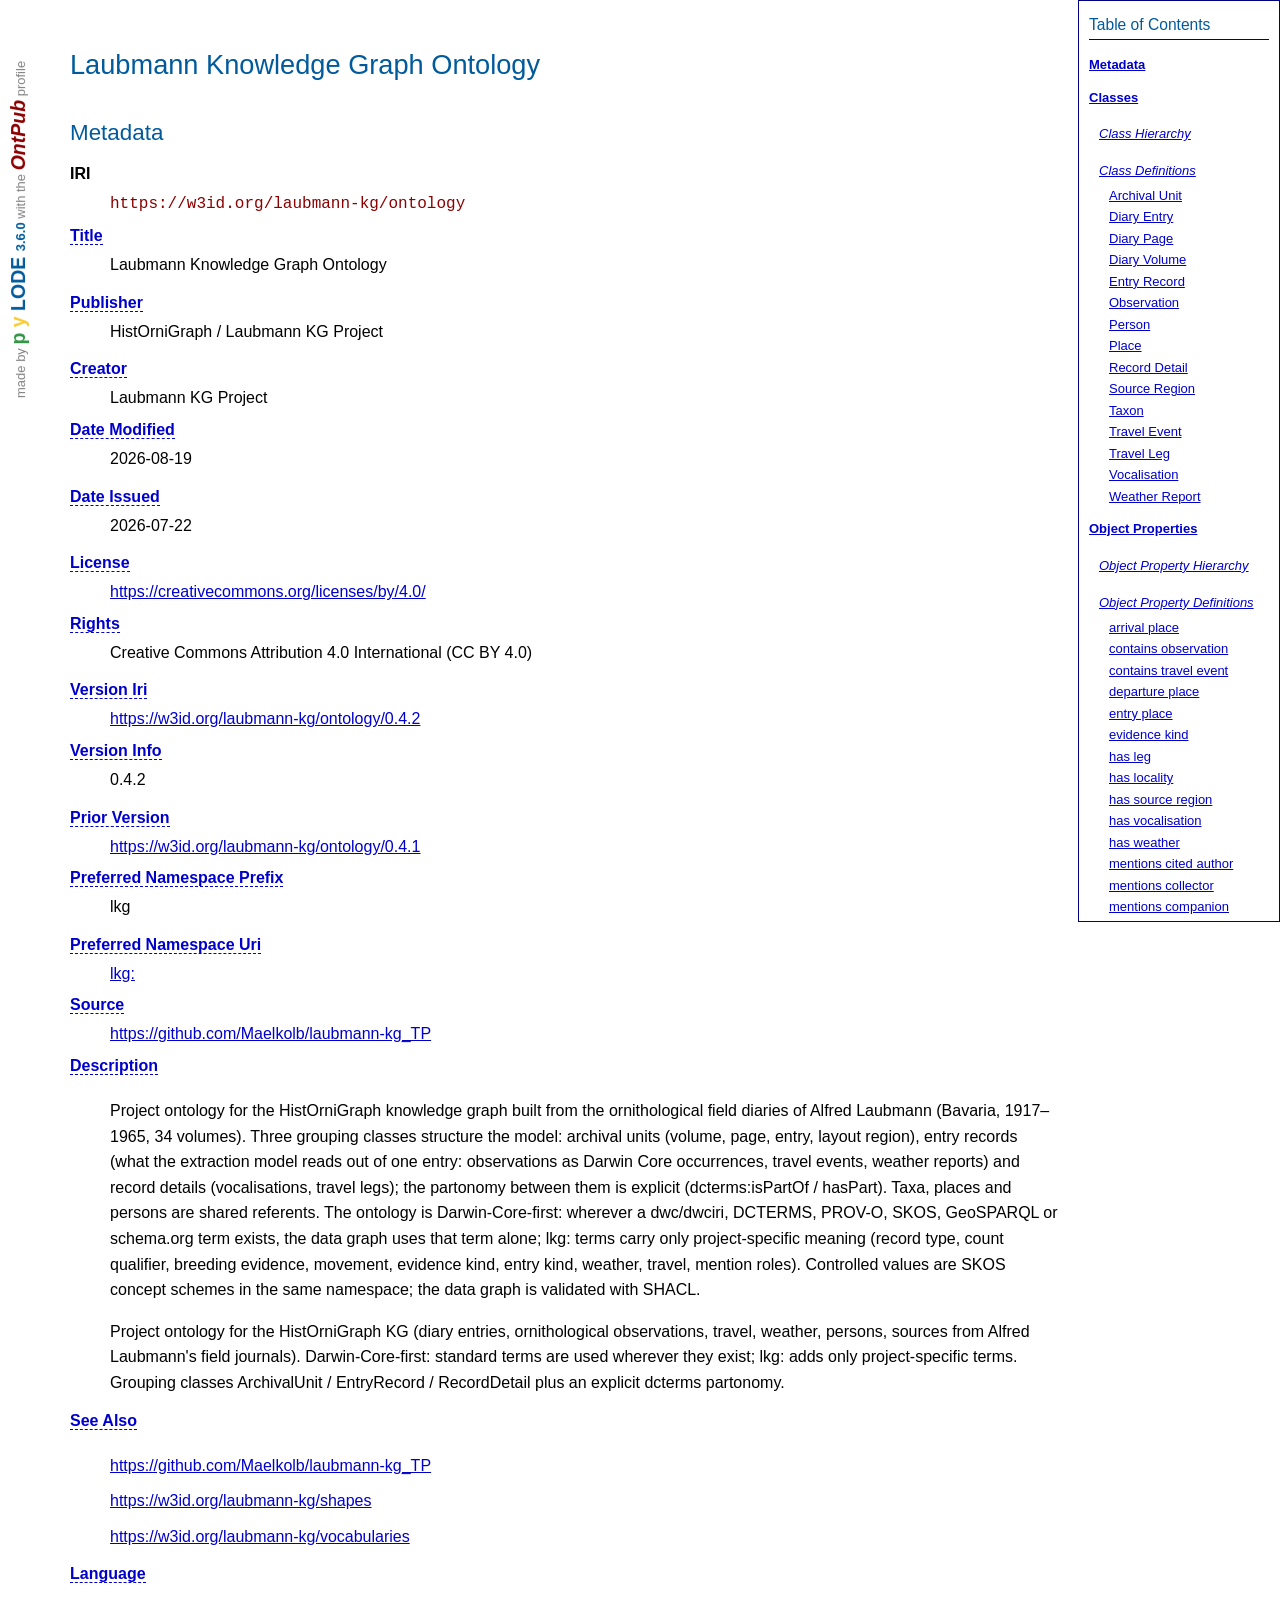
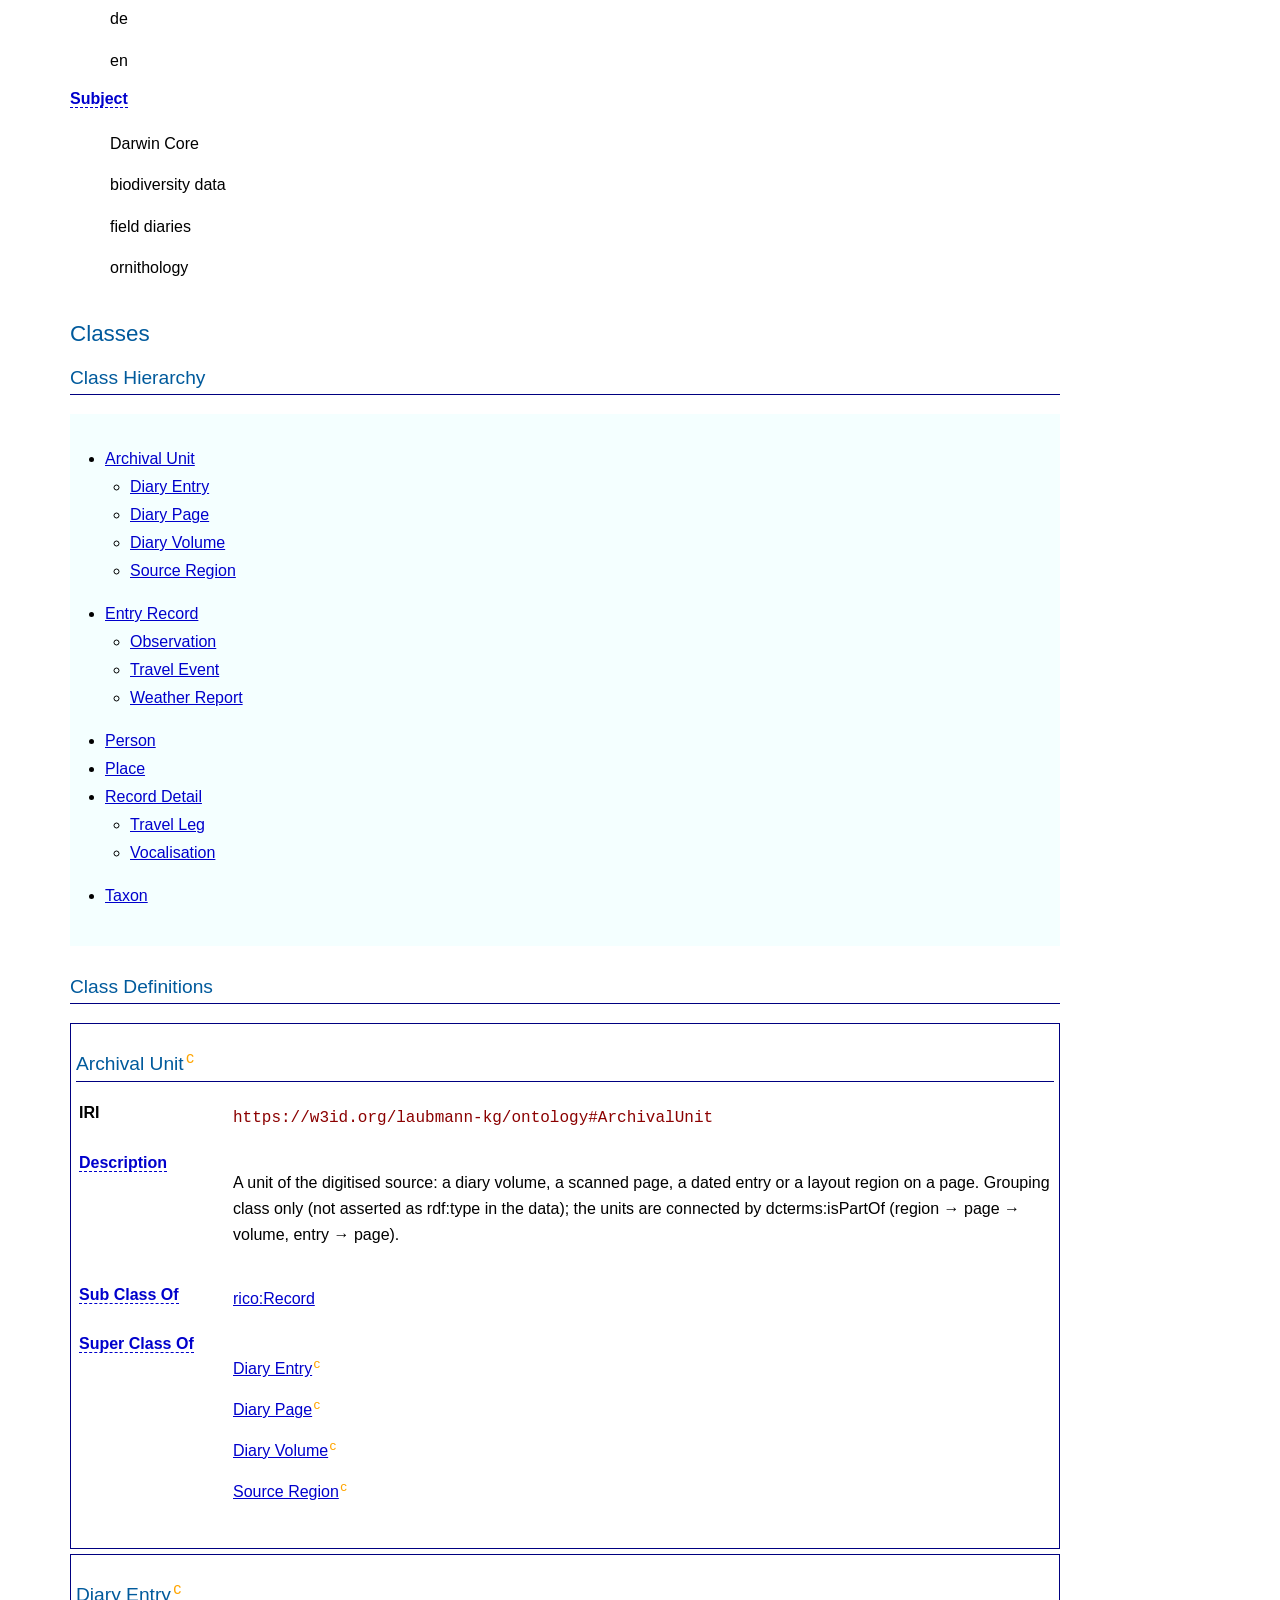
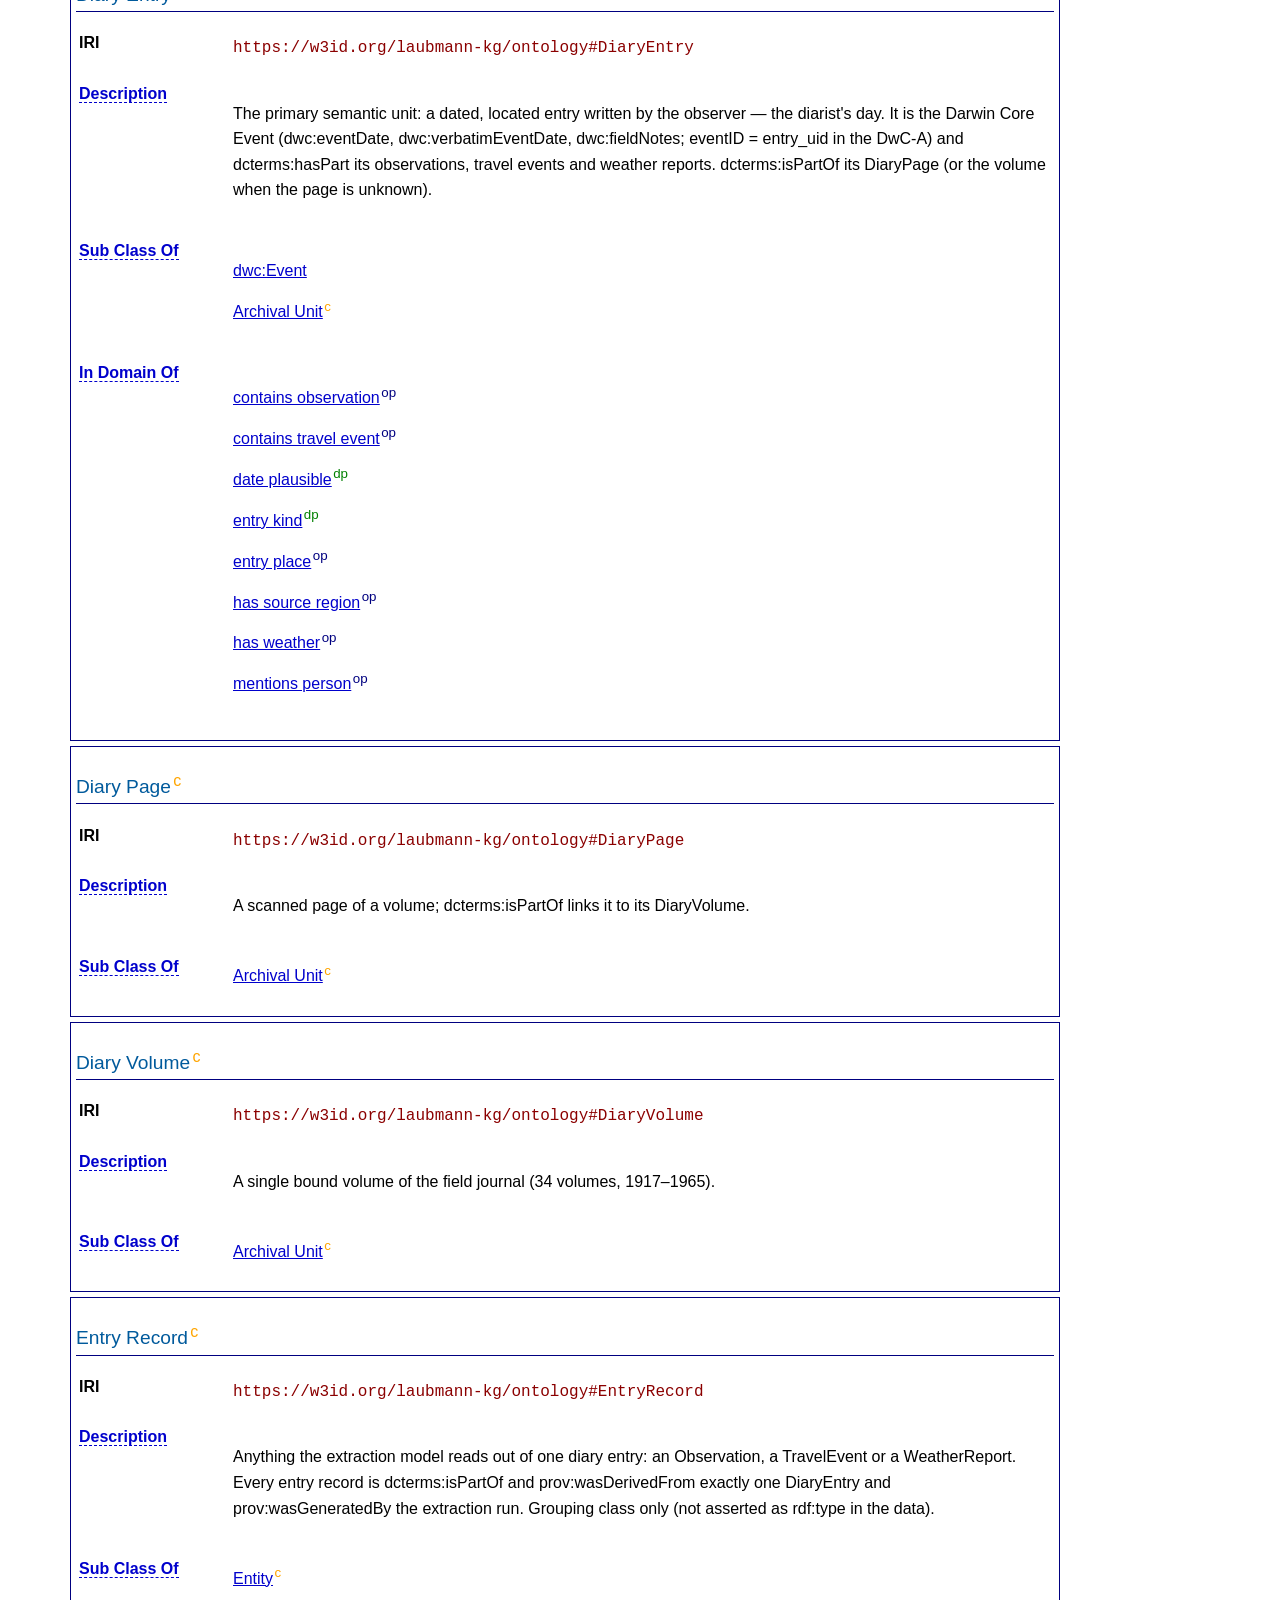
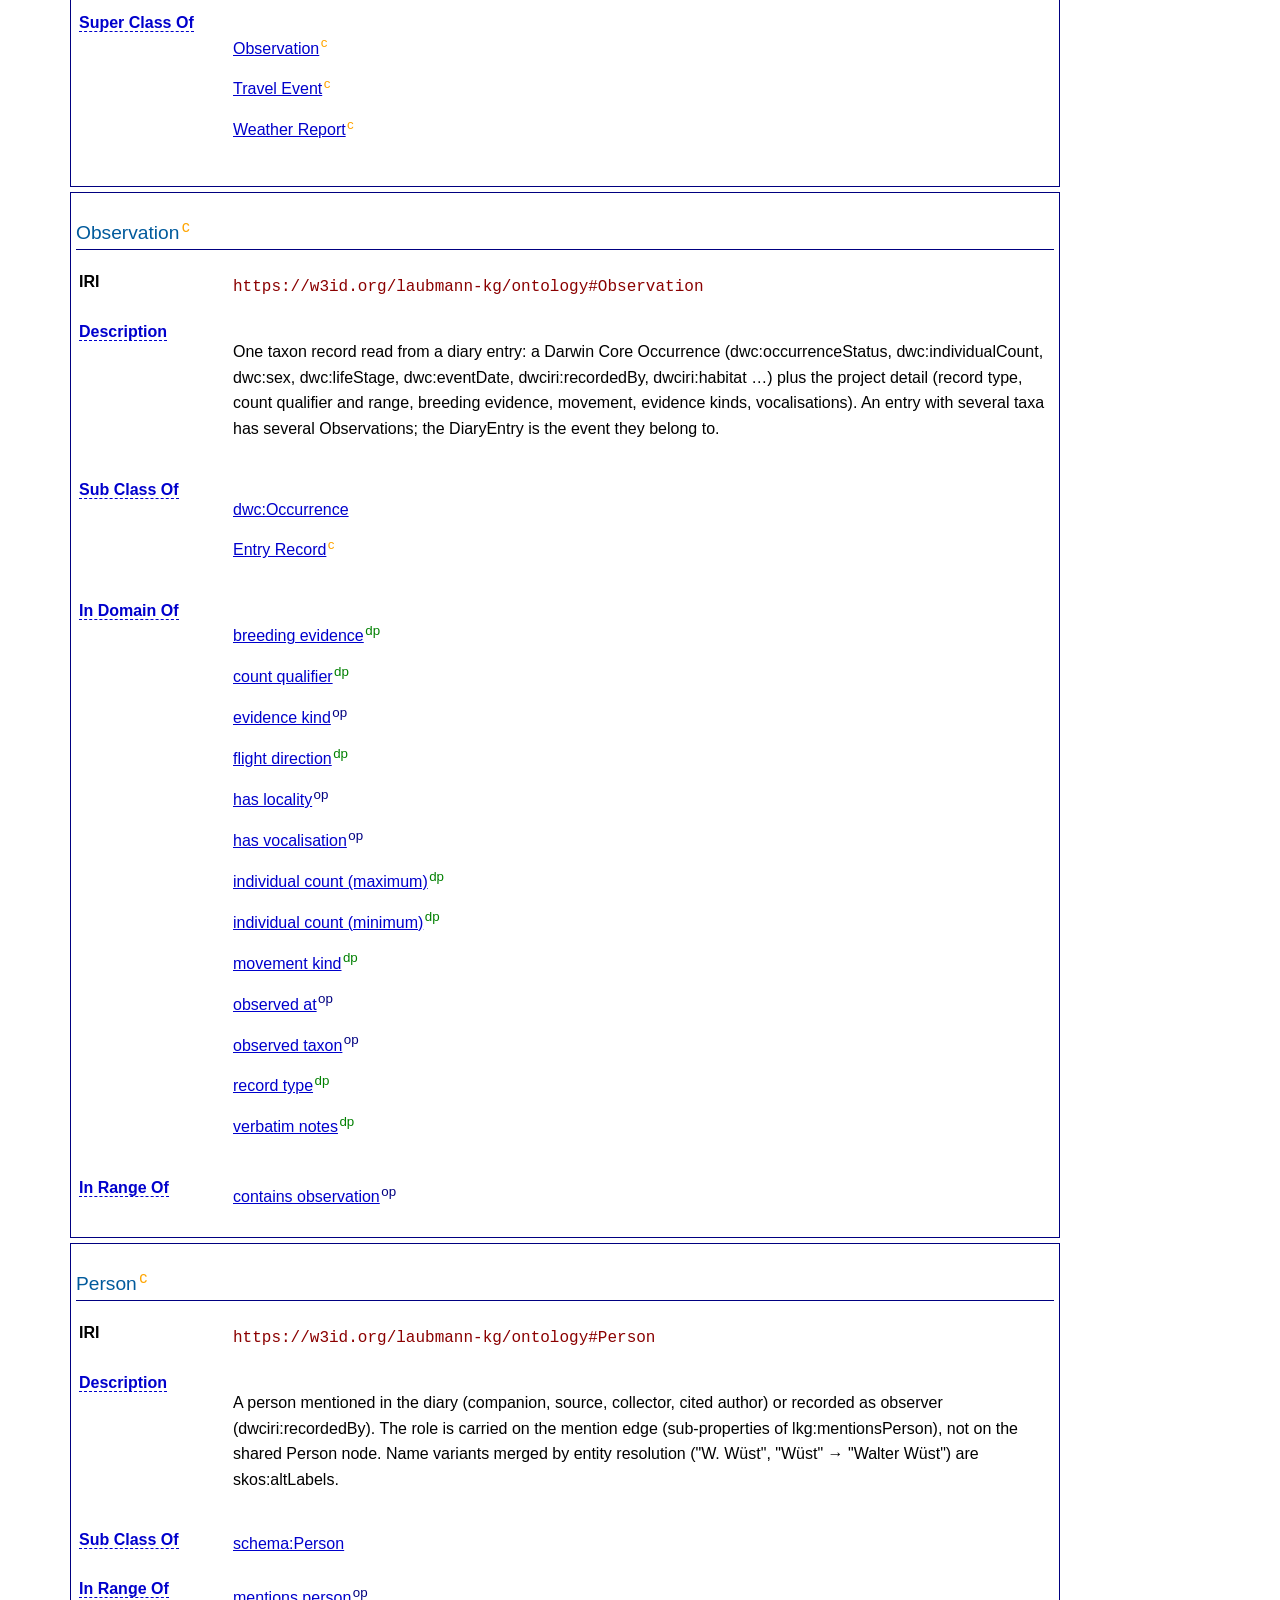
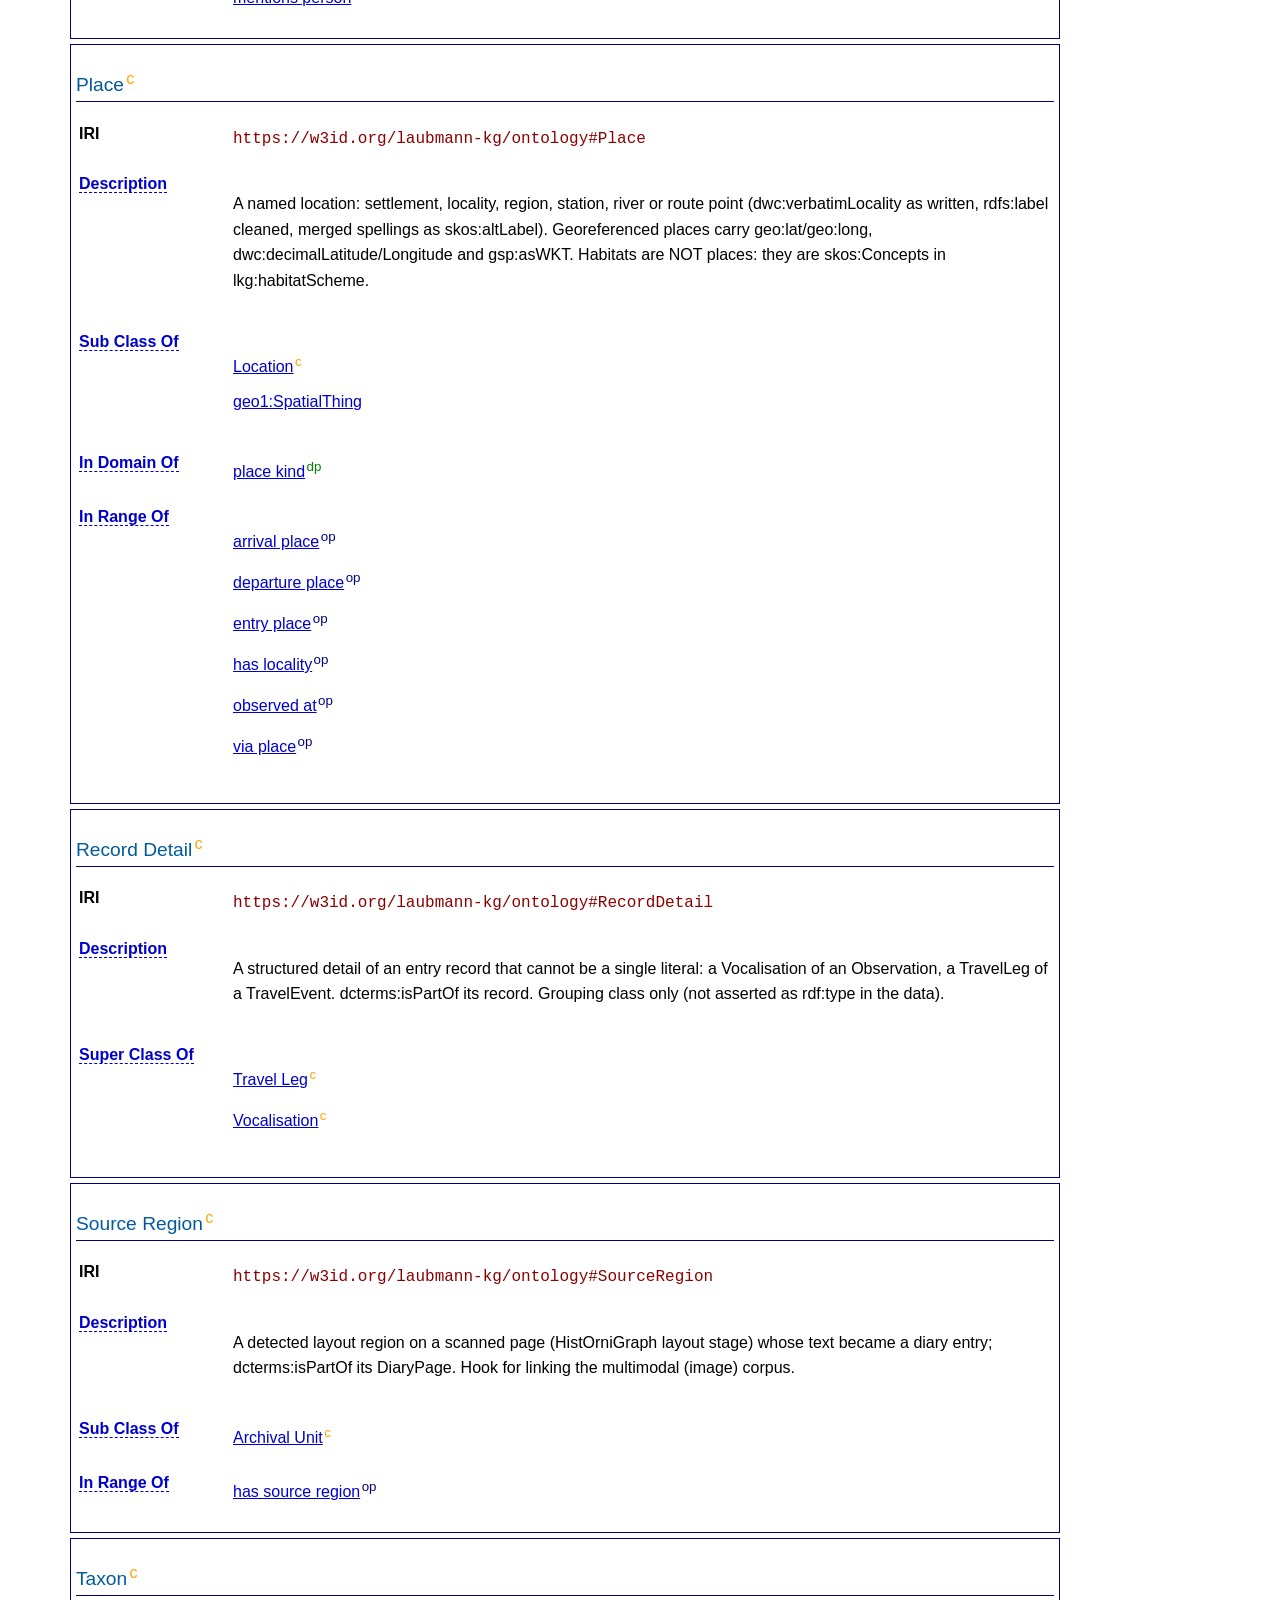
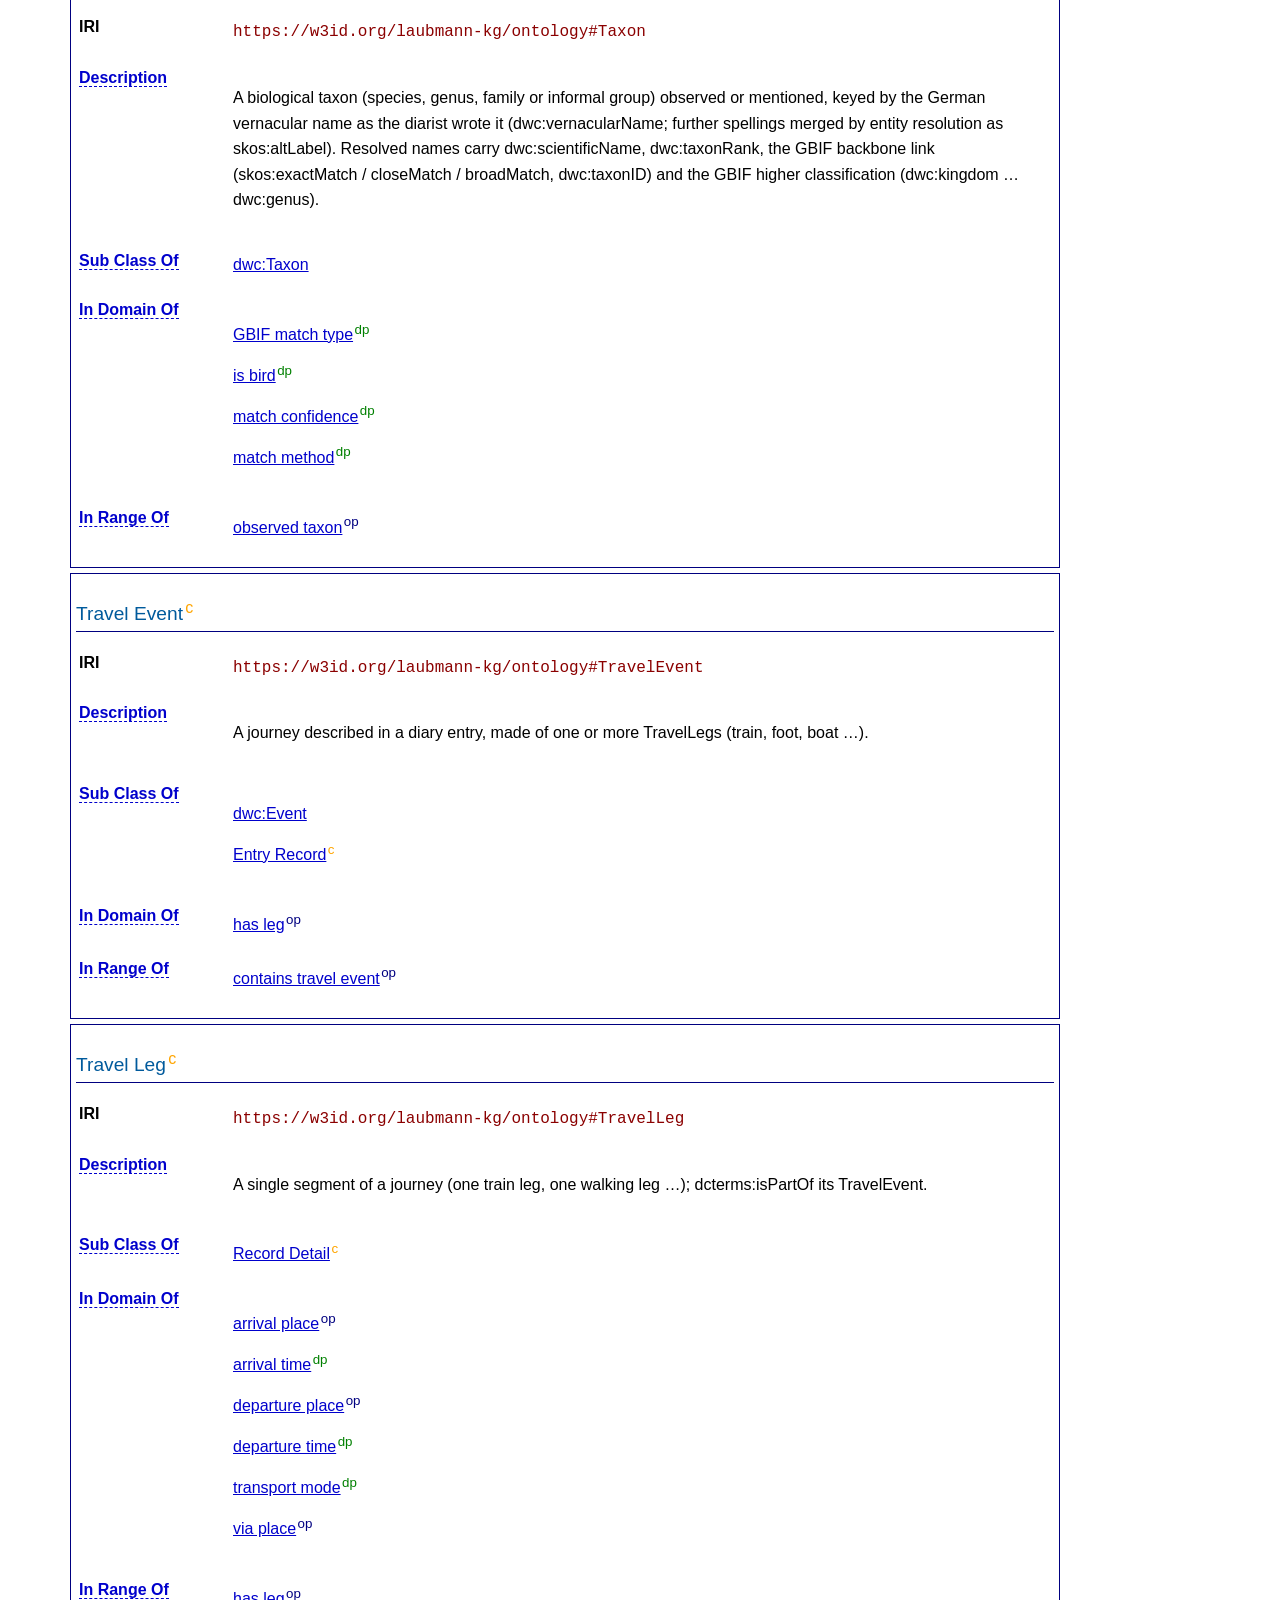
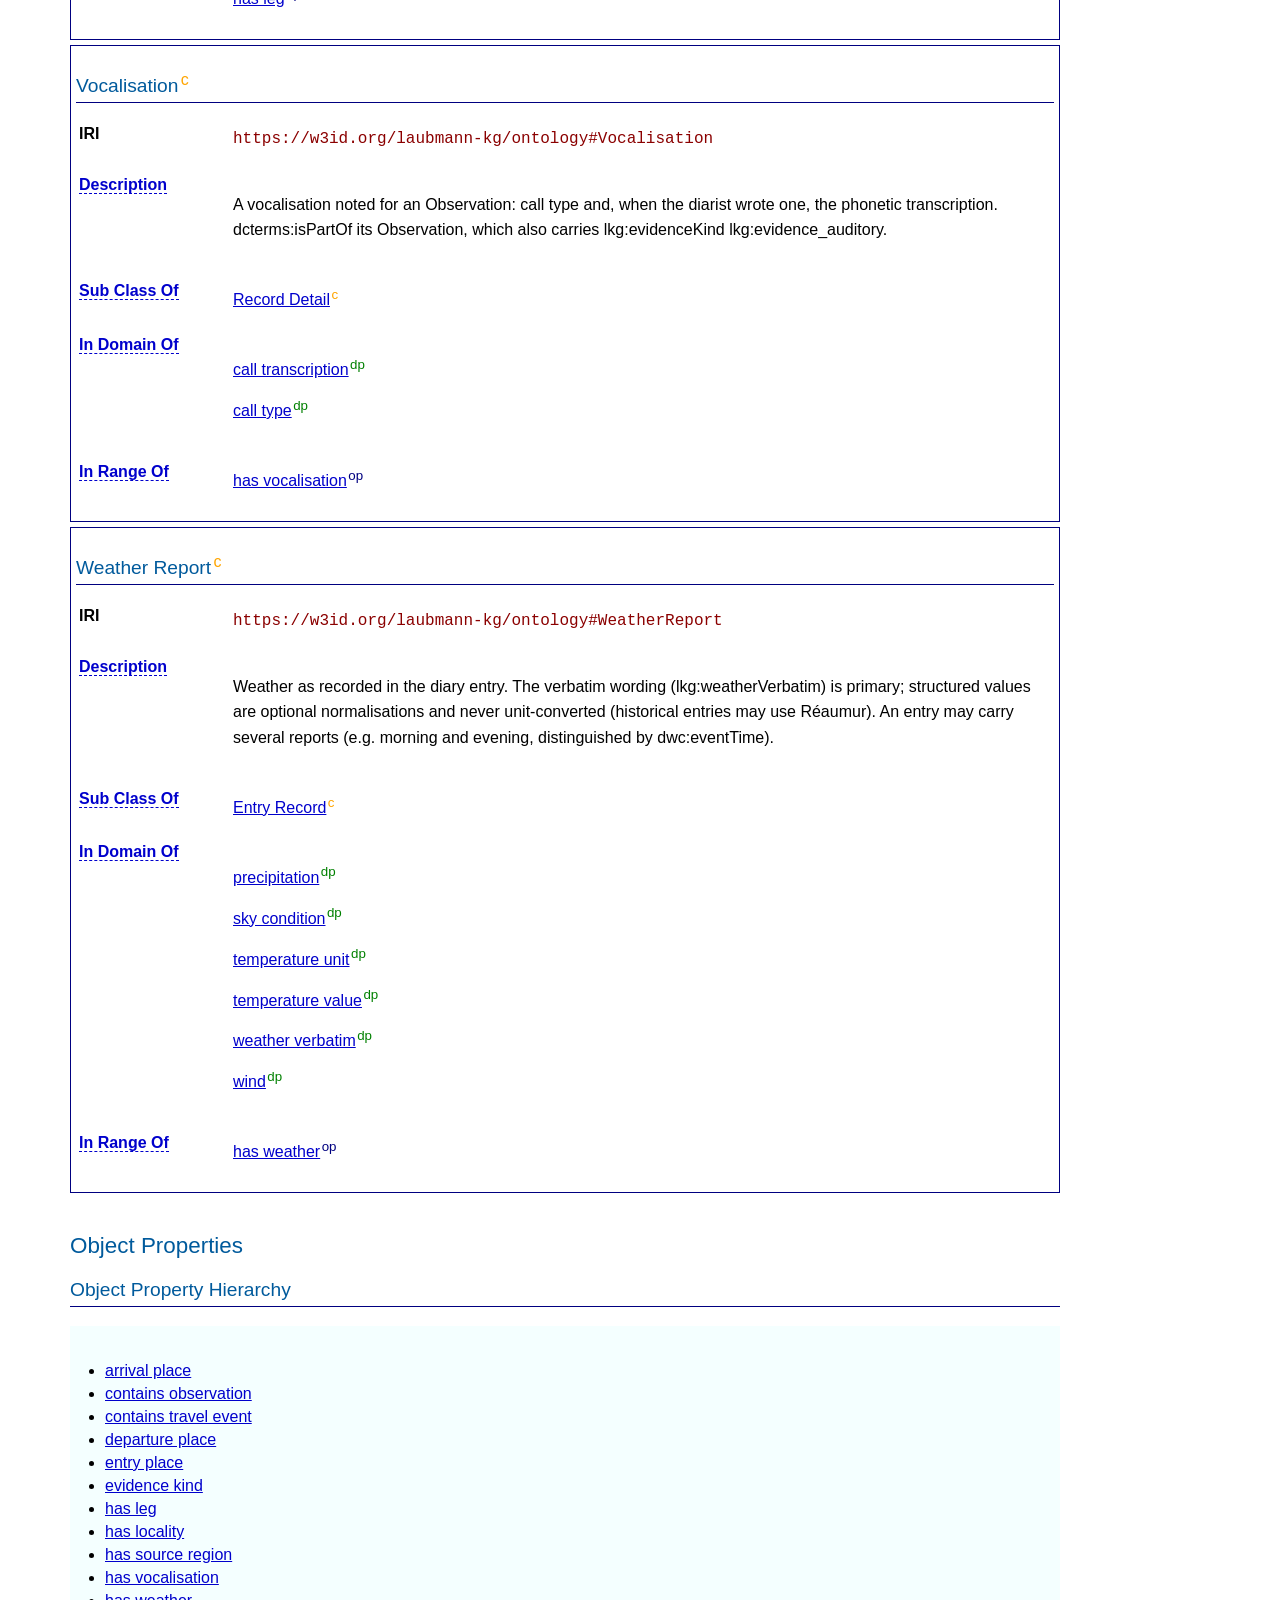
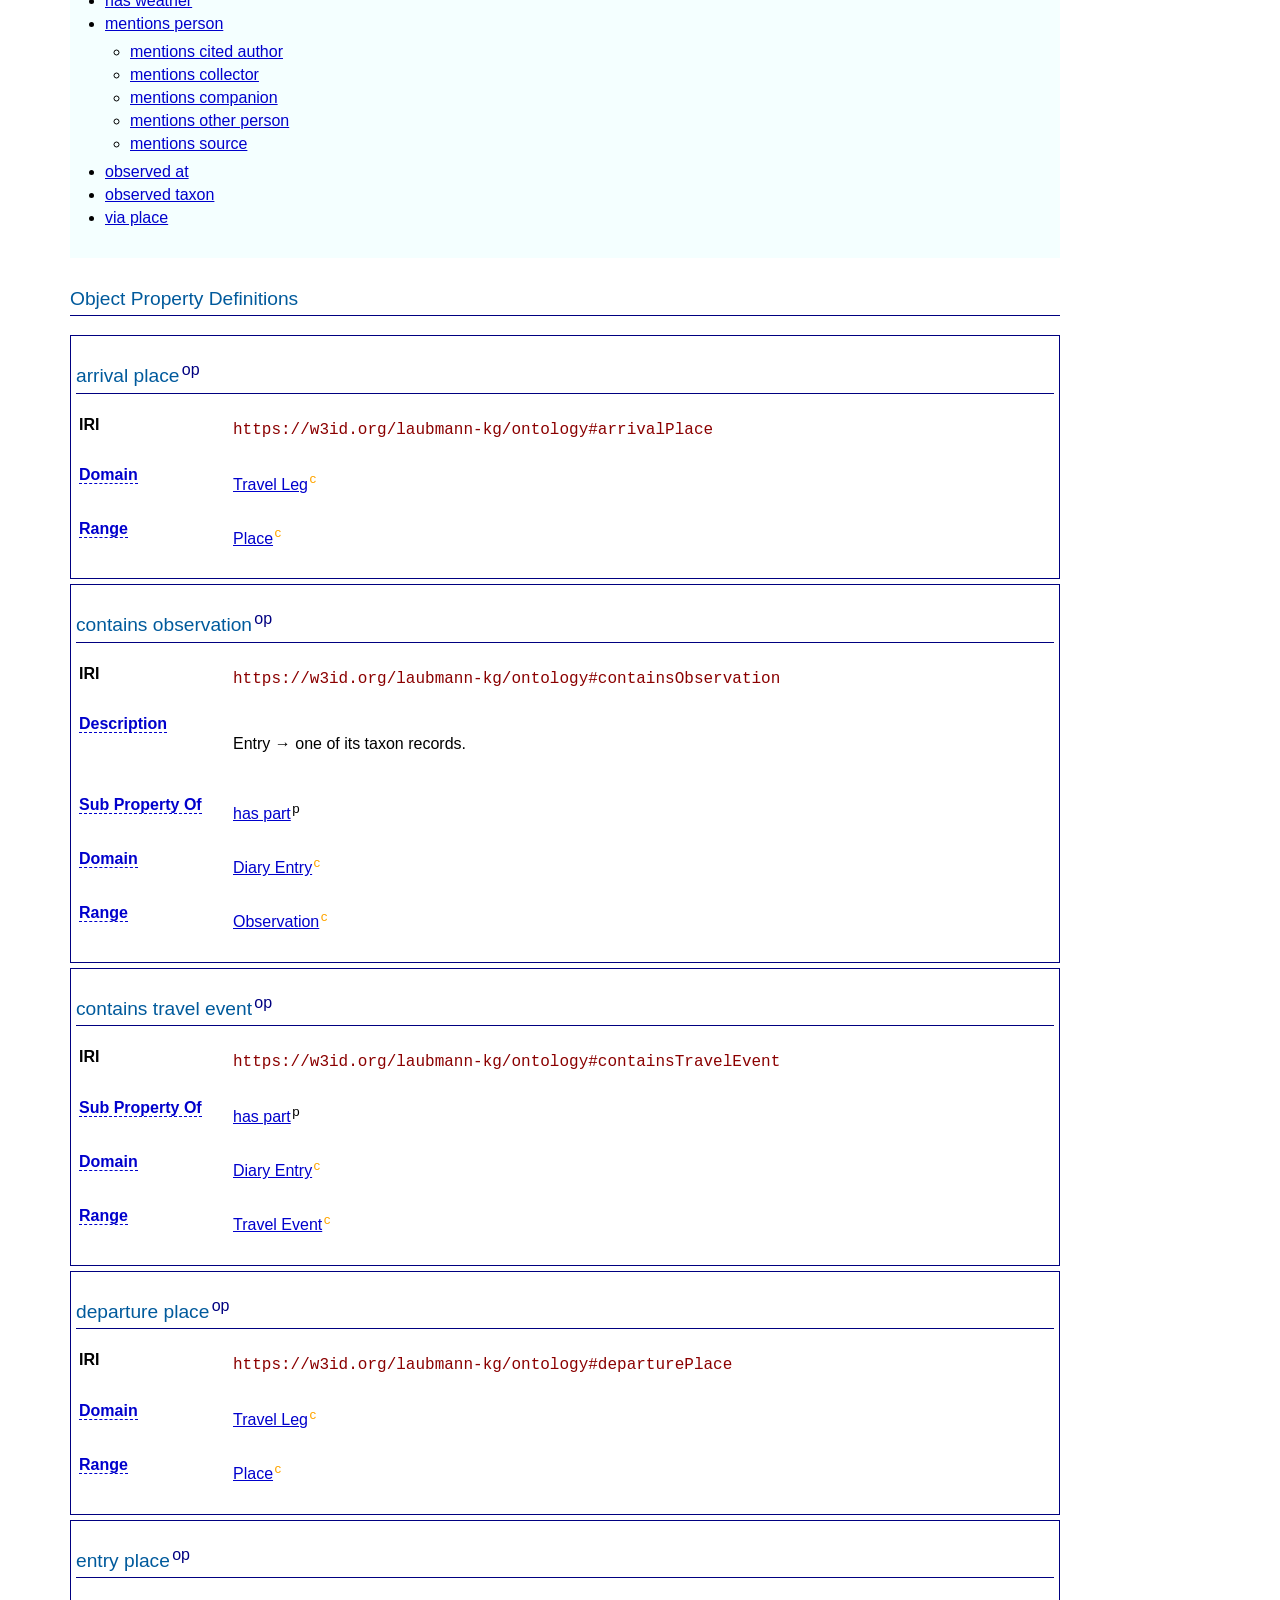
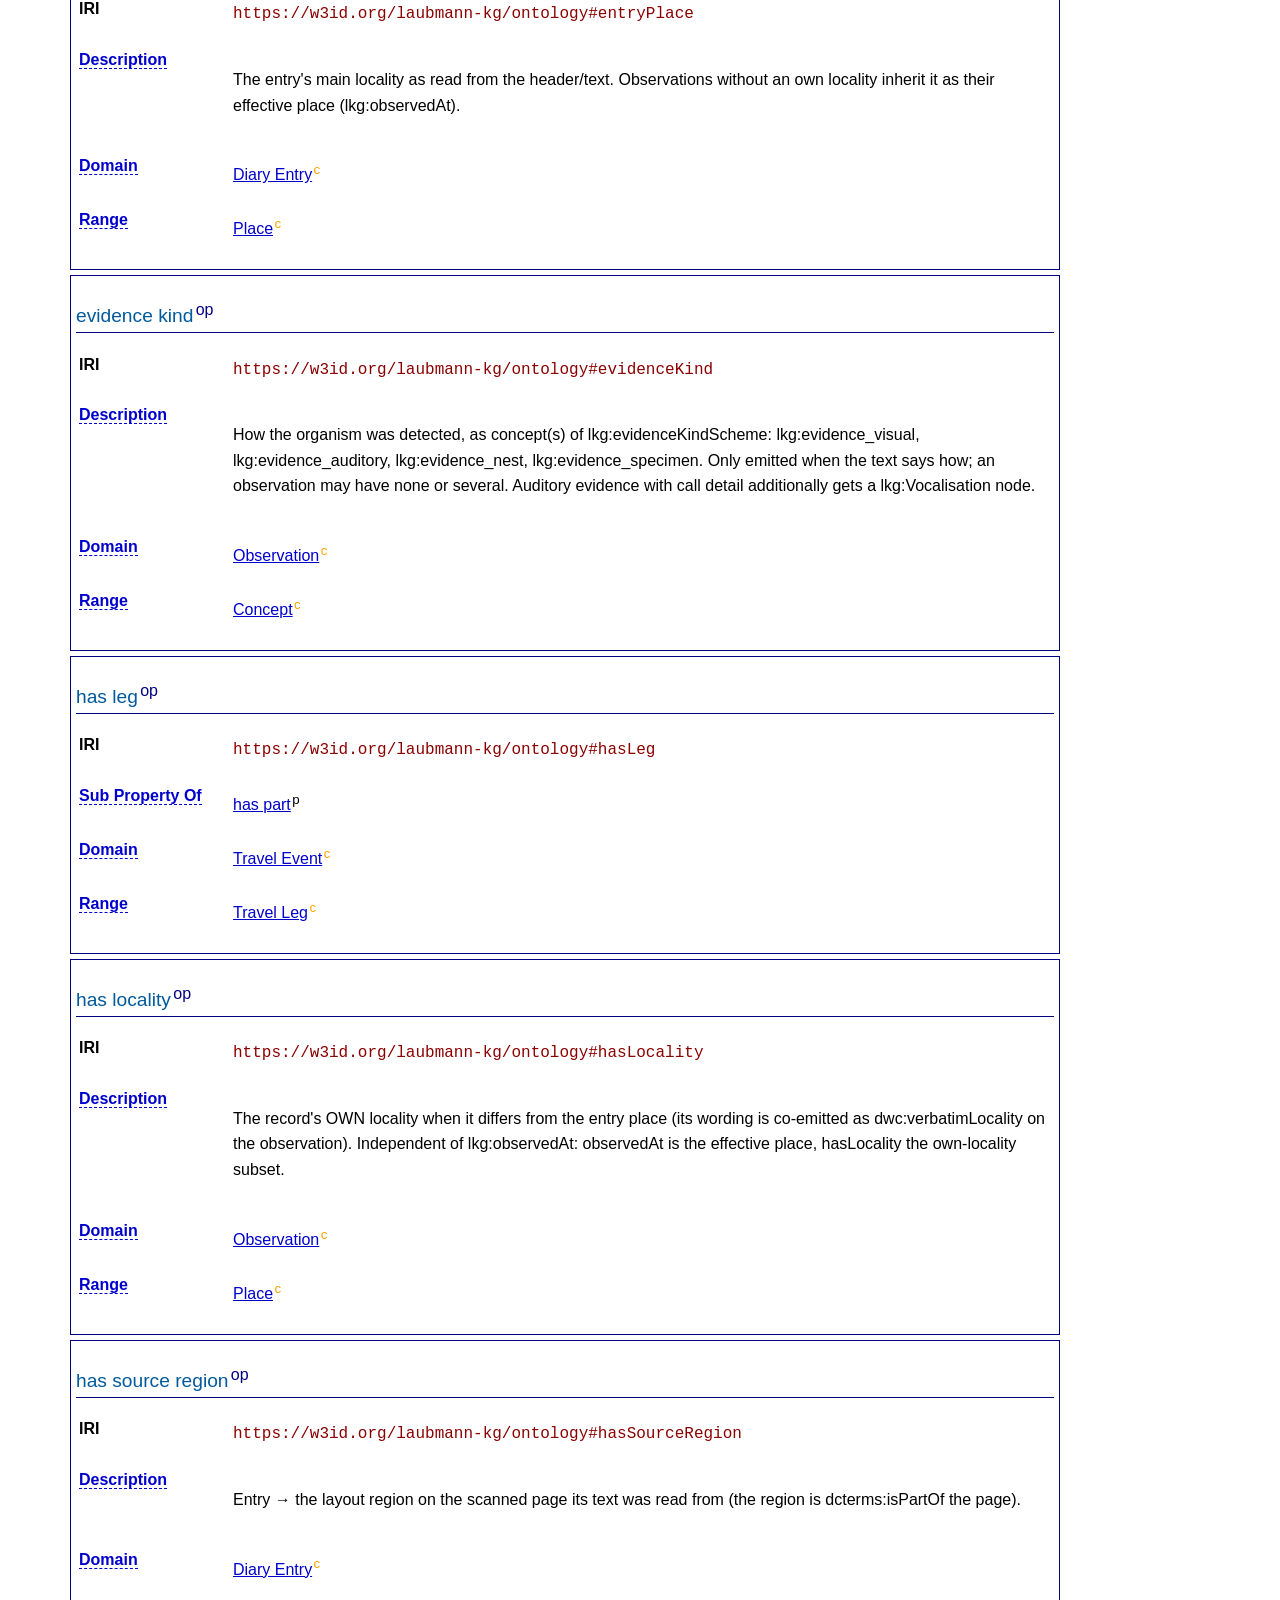
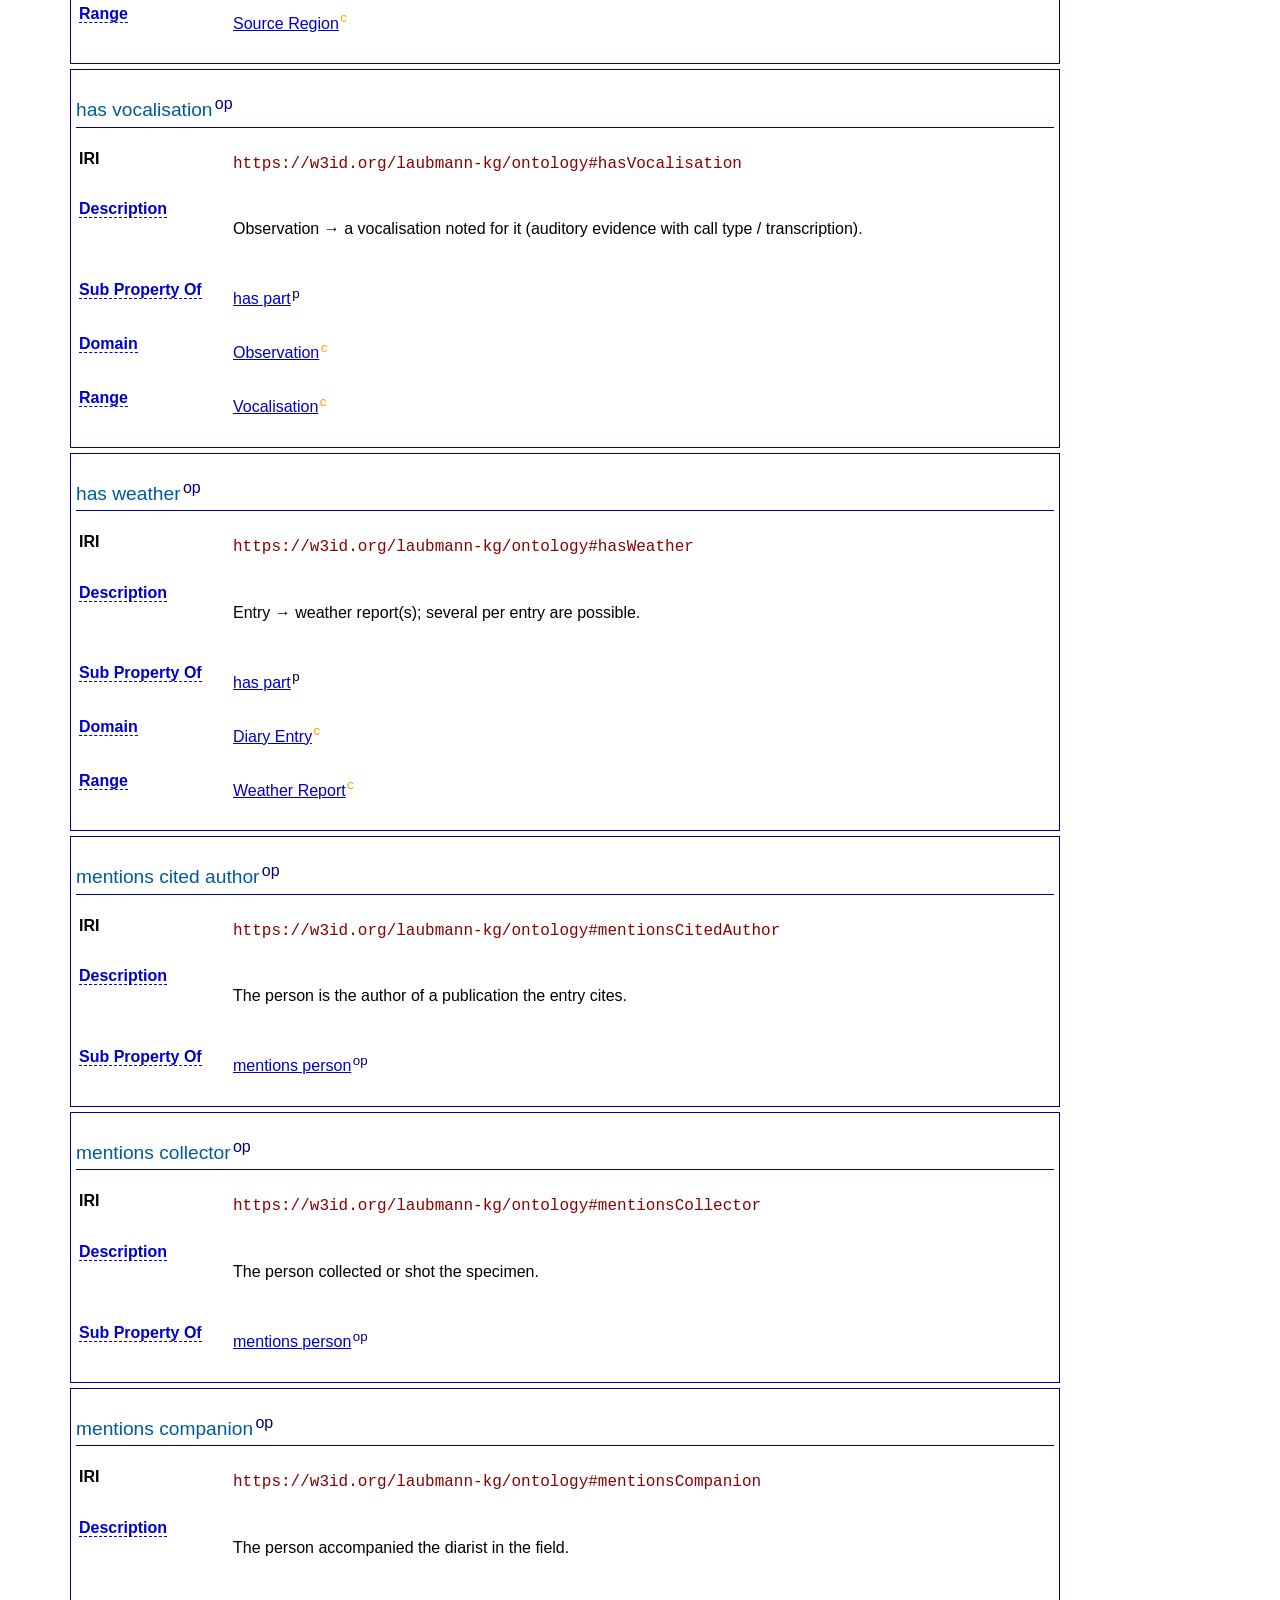
==== commit a8c2e766: "Coverage v2: repair for every entry kind, positional dating outside the diary period, volume spans i" ====
--- a/docs/ontology/index.html
+++ b/docs/ontology/index.html
@@ -392,7 +392,7 @@
     ],
     "https://schema.org/creator": [
       {
-        "@id": "_:n45bf78472e2b4bd6815a24b5ee7742bdb1"
+        "@id": "_:n7e942f09f85a46d39412f94e09e45c1eb1"
       }
     ],
     "https://schema.org/dateIssued": [
@@ -435,7 +435,7 @@
     ]
   },
   {
-    "@id": "_:n45bf78472e2b4bd6815a24b5ee7742bdb1",
+    "@id": "_:n7e942f09f85a46d39412f94e09e45c1eb1",
     "https://schema.org/name": [
       {
         "@value": "Laubmann KG Project"
@@ -512,21 +512,21 @@
               <a class="hover_property" href="http://www.w3.org/2002/07/owl#versionIRI" title="The property that identifies the version IRI of an ontology. Defined in The OWL 2 Schema vocabulary (OWL 2)">Version Iri</a>
             </dt>
             <dd>
-              <a href="https://w3id.org/laubmann-kg/ontology/0.4.1">https://w3id.org/laubmann-kg/ontology/0.4.1</a>
+              <a href="https://w3id.org/laubmann-kg/ontology/0.4.2">https://w3id.org/laubmann-kg/ontology/0.4.2</a>
             </dd>
           </div>
           <div>
             <dt>
               <a class="hover_property" href="http://www.w3.org/2002/07/owl#versionInfo" title="The annotation property that provides version information for an ontology or another OWL construct. Defined in The OWL 2 Schema vocabulary (OWL 2)">Version Info</a>
             </dt>
-            <dd><p>0.4.1</p></dd>
+            <dd><p>0.4.2</p></dd>
           </div>
           <div>
             <dt>
               <a class="hover_property" href="http://www.w3.org/2002/07/owl#priorVersion" title="The annotation property that indicates the predecessor ontology of a given ontology. Defined in The OWL 2 Schema vocabulary (OWL 2)">Prior Version</a>
             </dt>
             <dd>
-              <a href="https://w3id.org/laubmann-kg/ontology/0.4.0">https://w3id.org/laubmann-kg/ontology/0.4.0</a>
+              <a href="https://w3id.org/laubmann-kg/ontology/0.4.1">https://w3id.org/laubmann-kg/ontology/0.4.1</a>
             </dd>
           </div>
           <div>
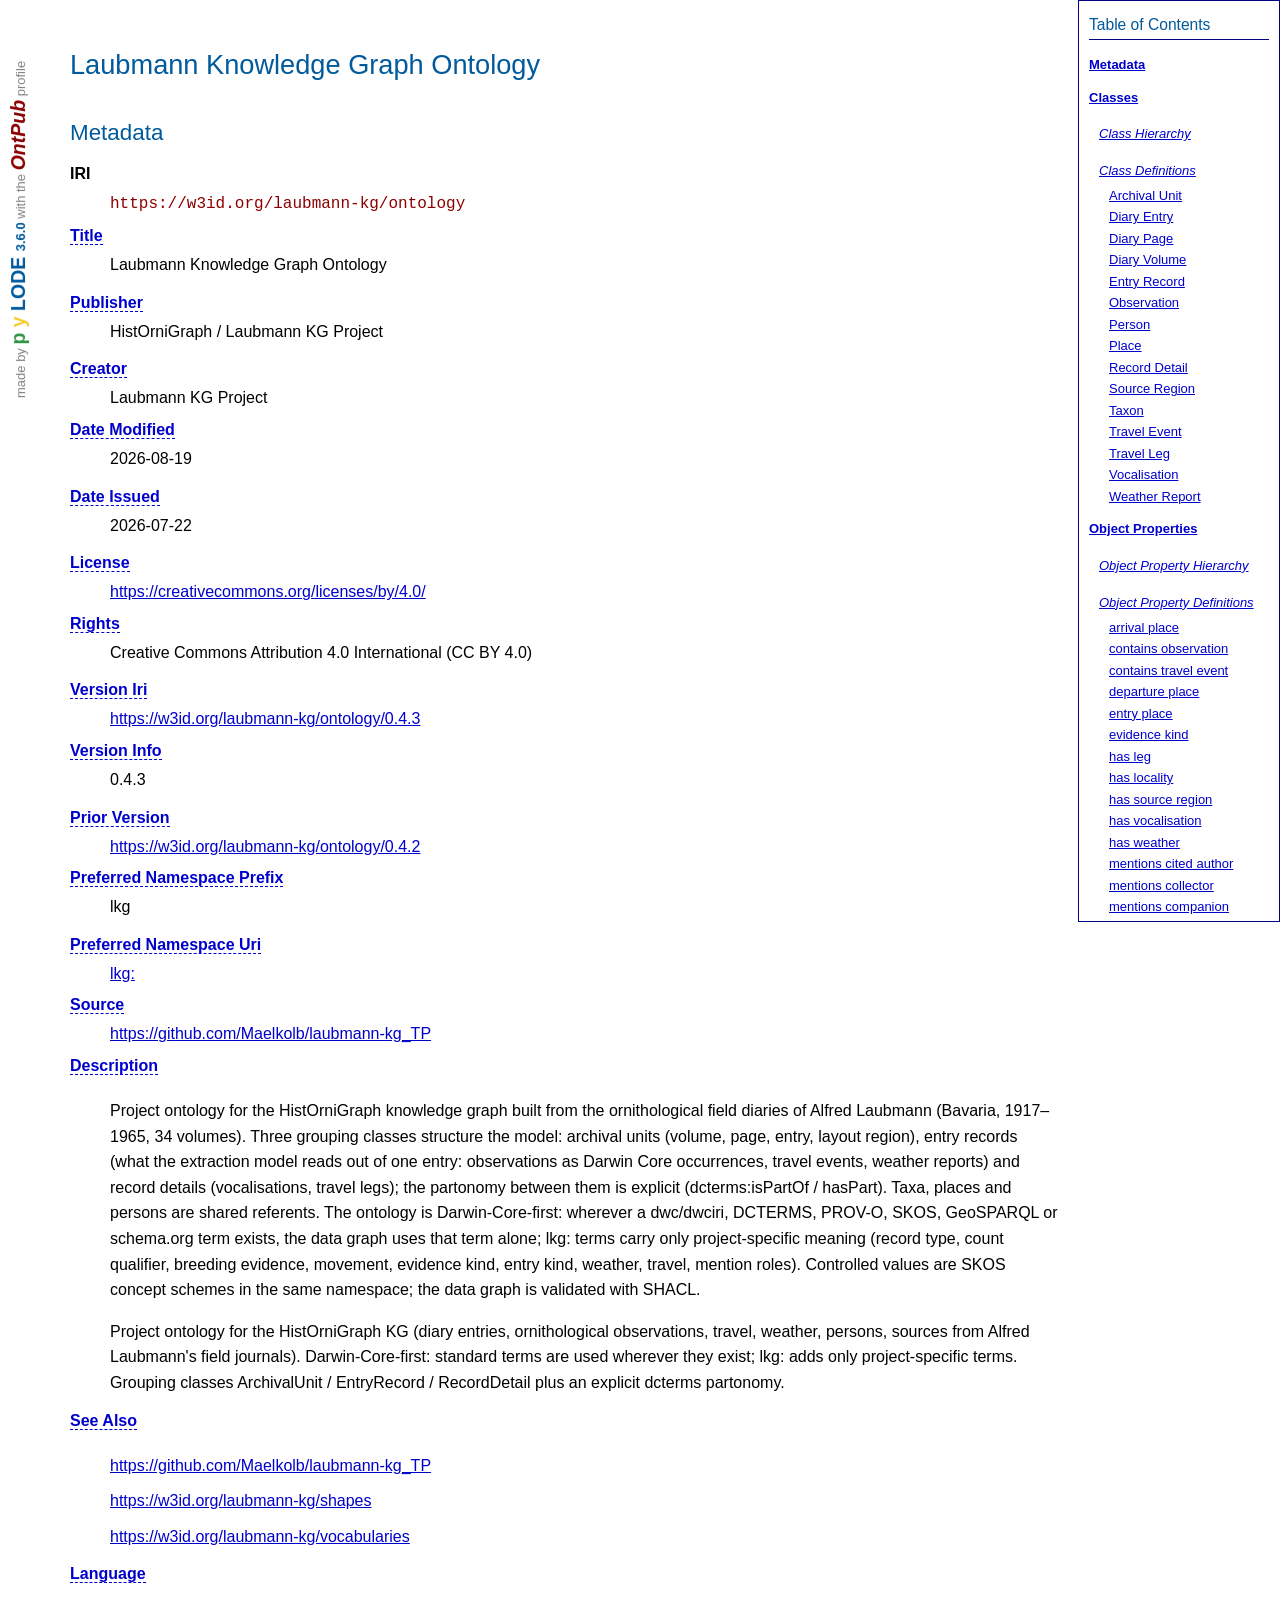
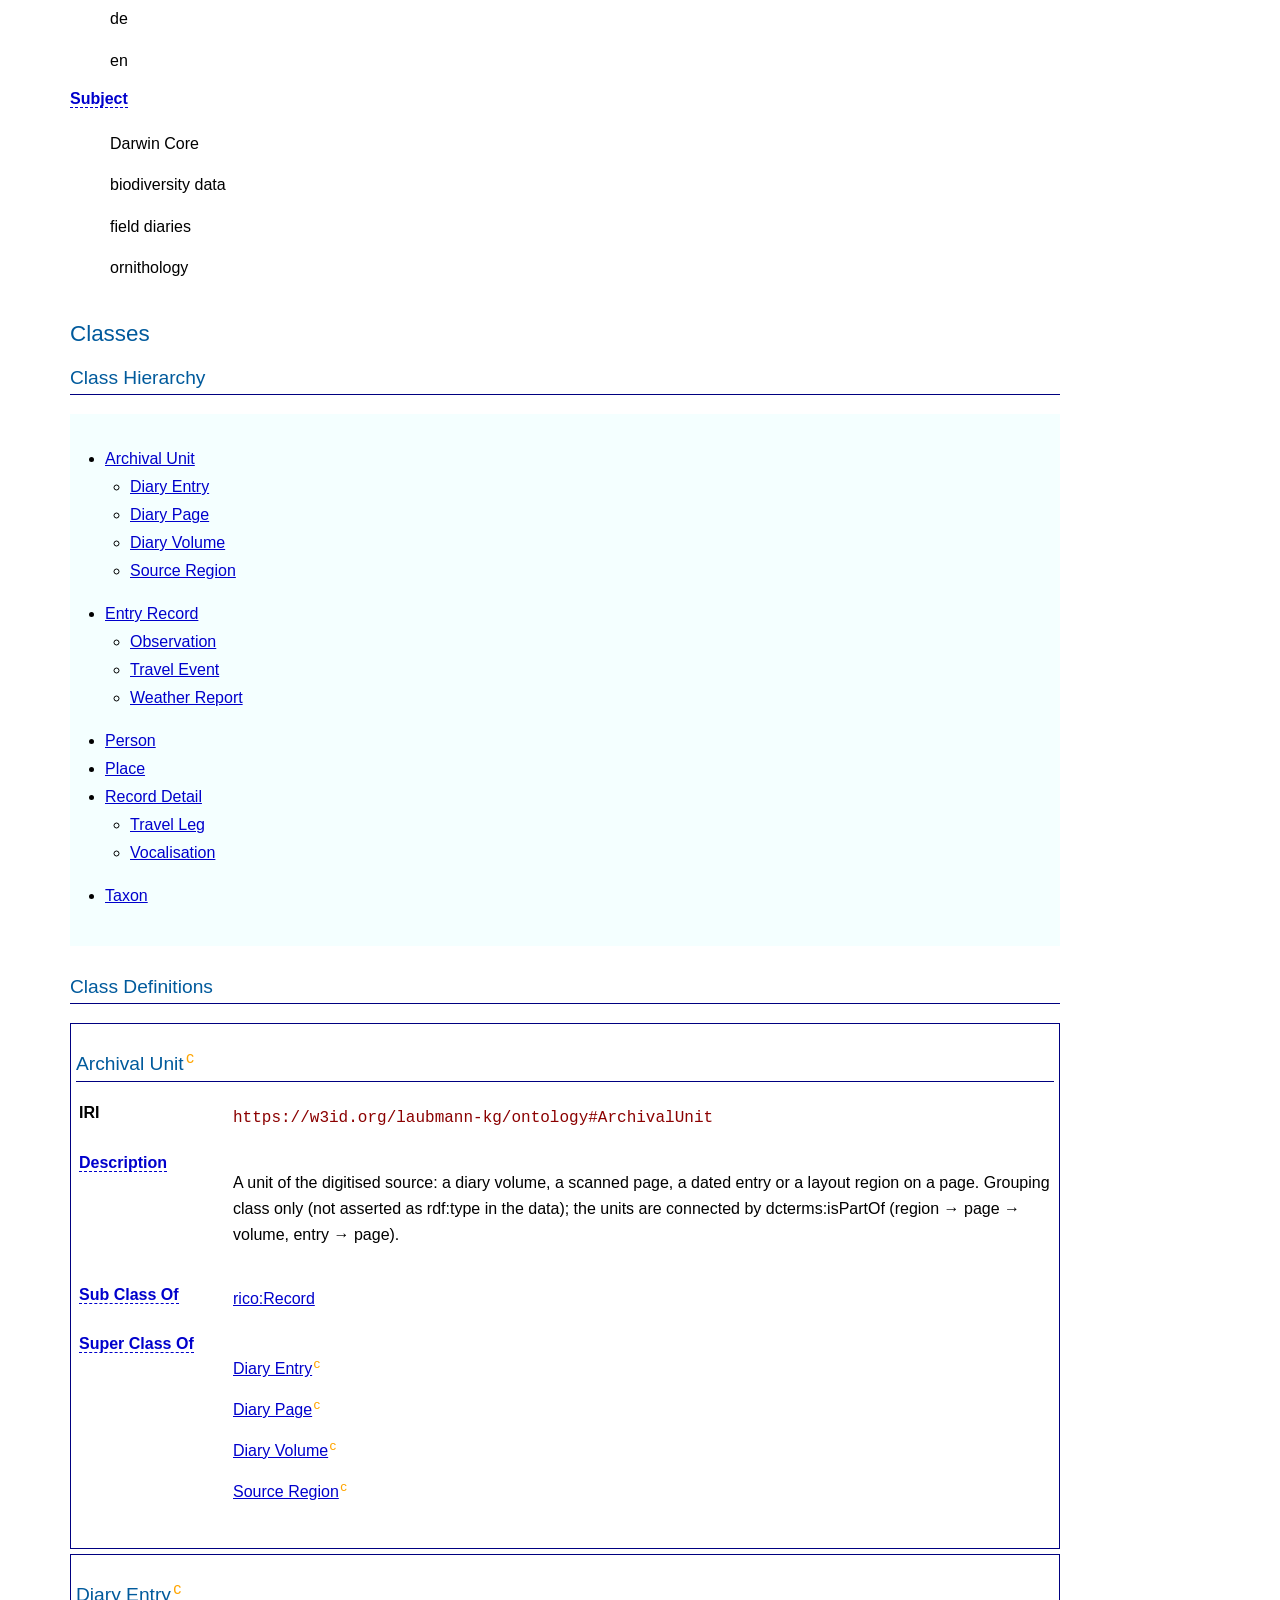
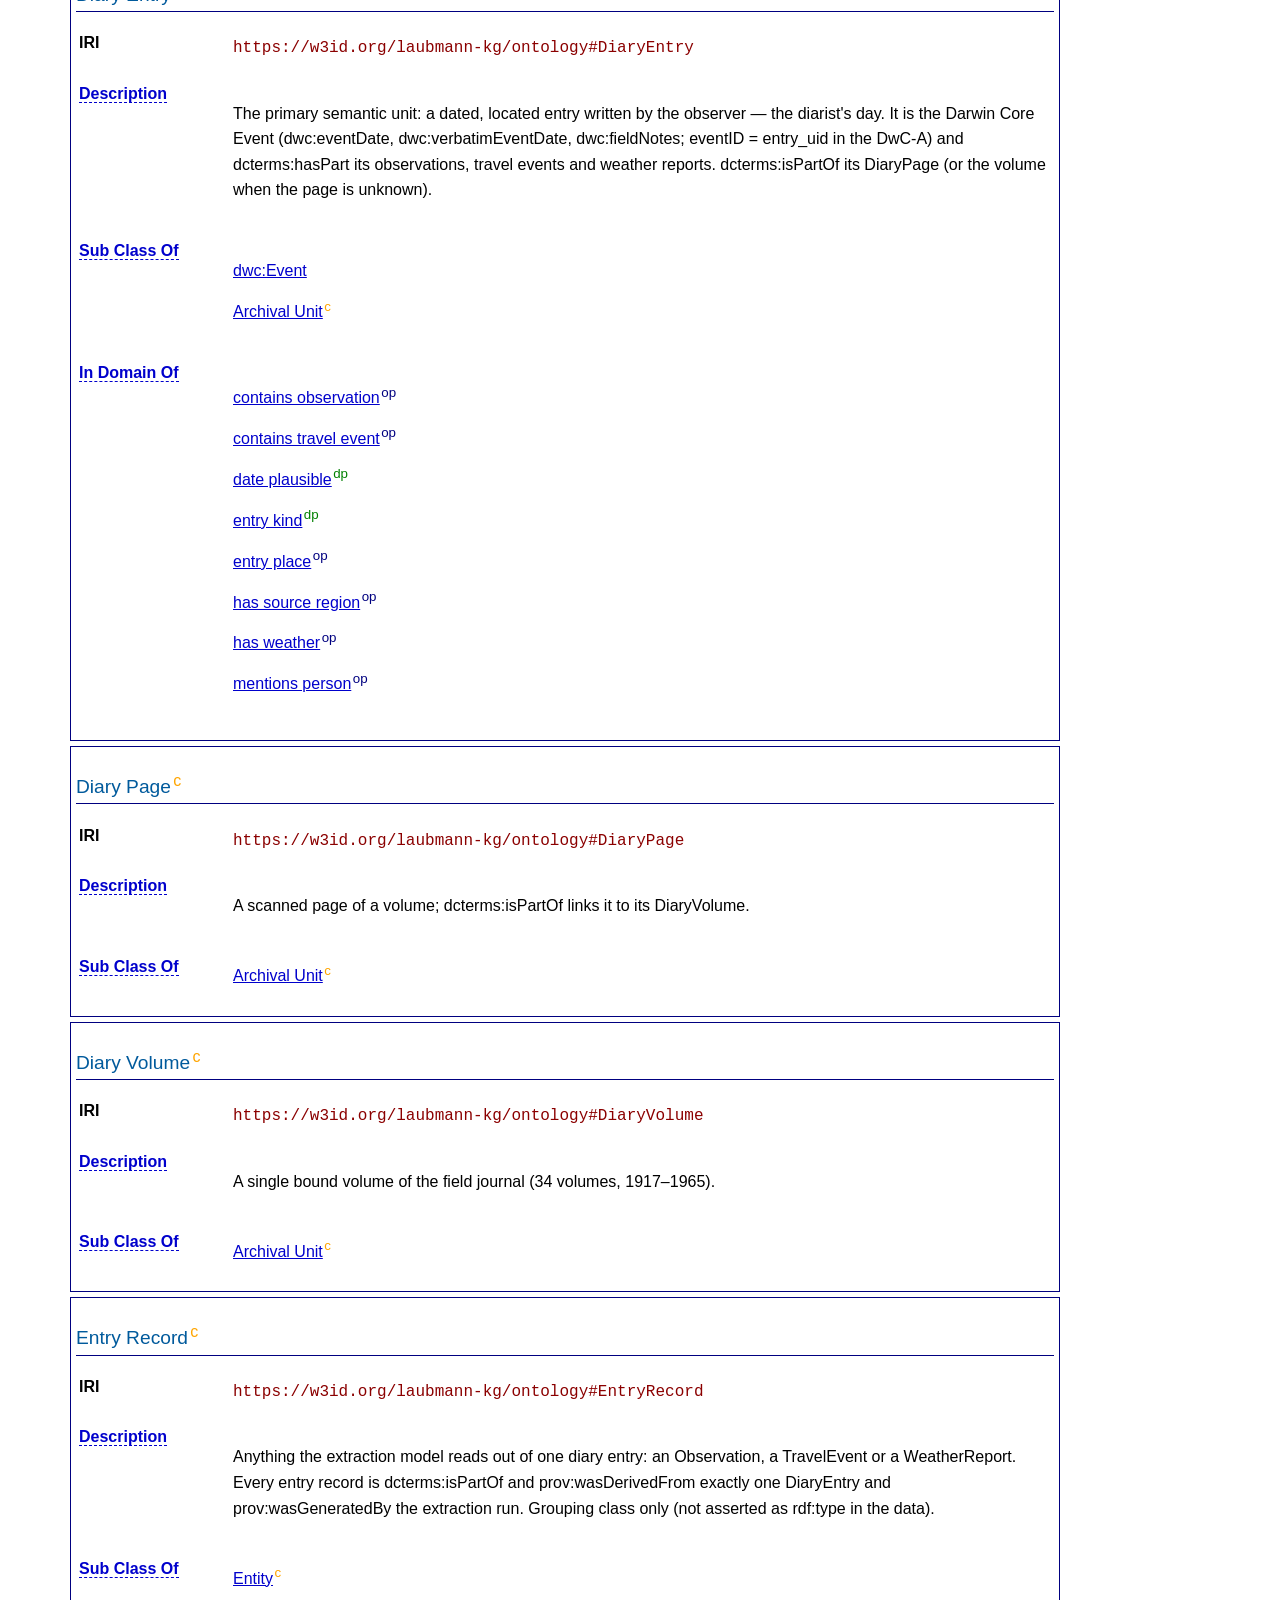
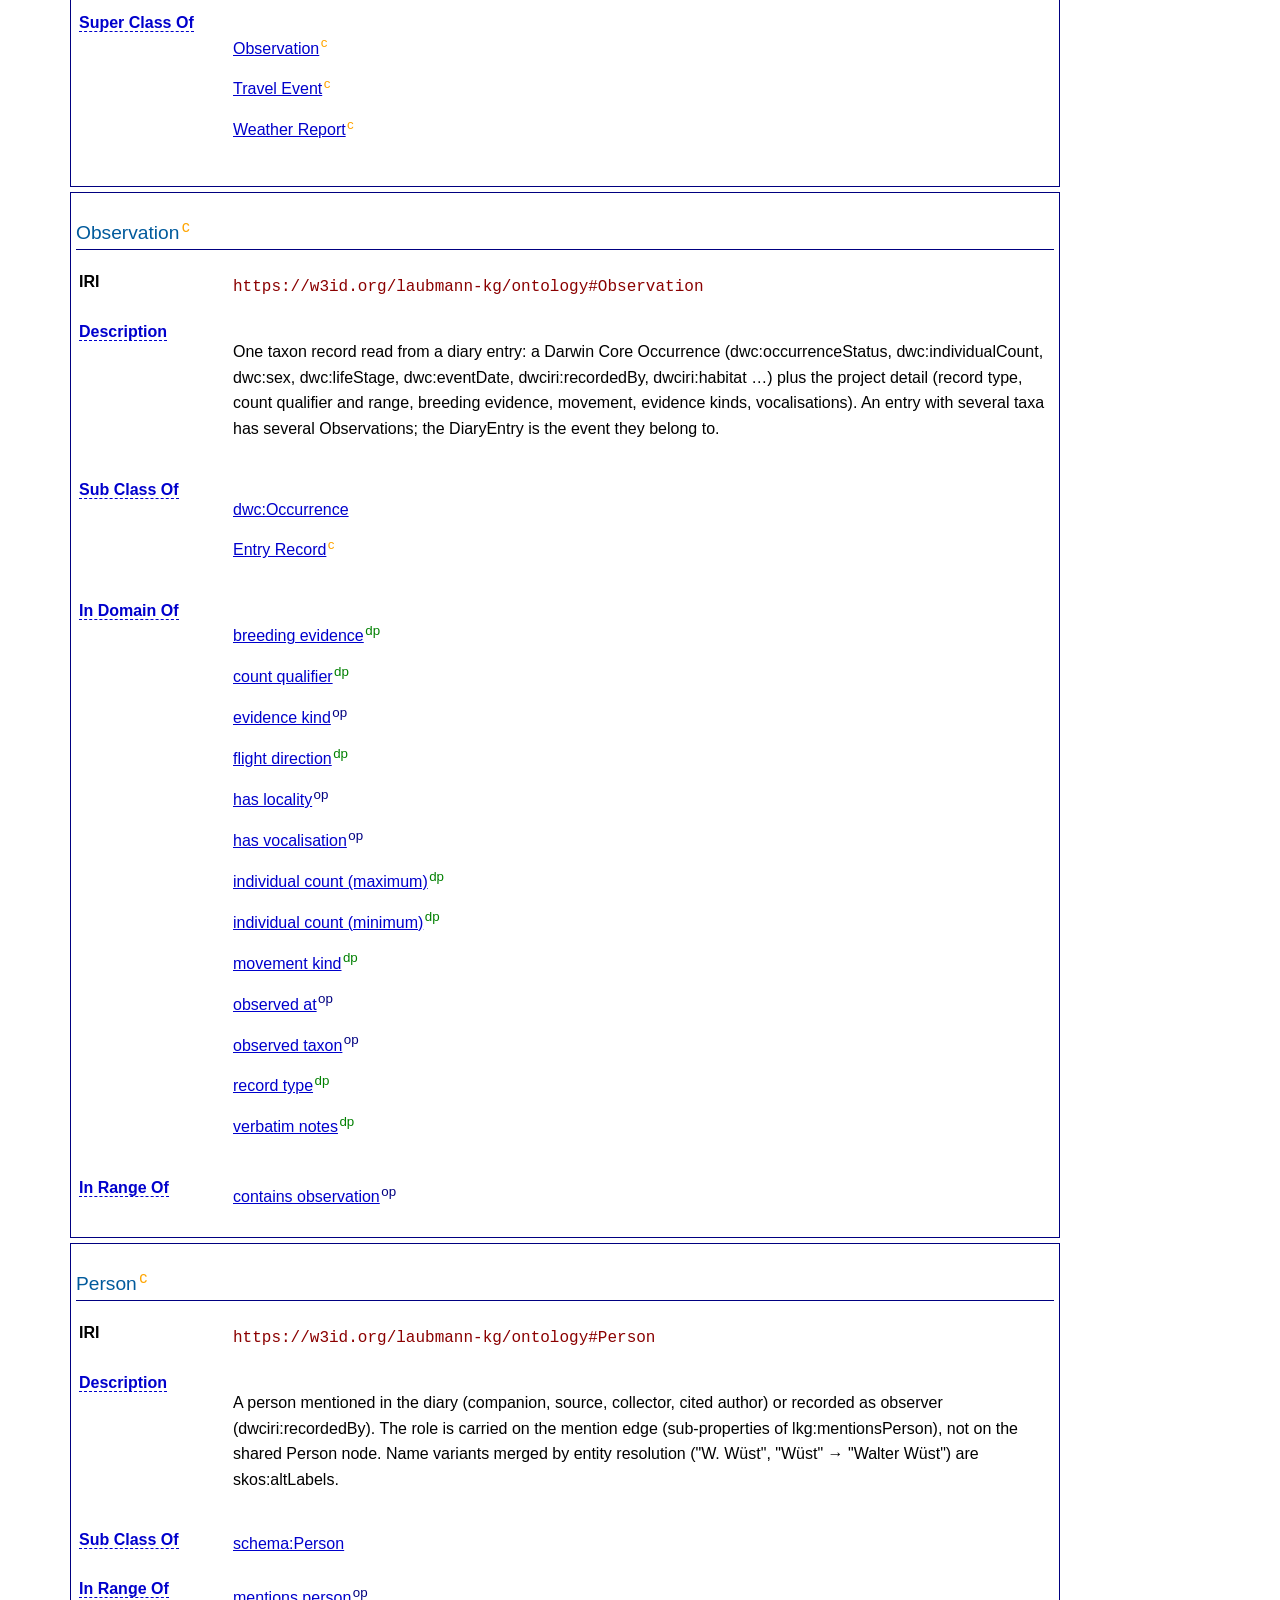
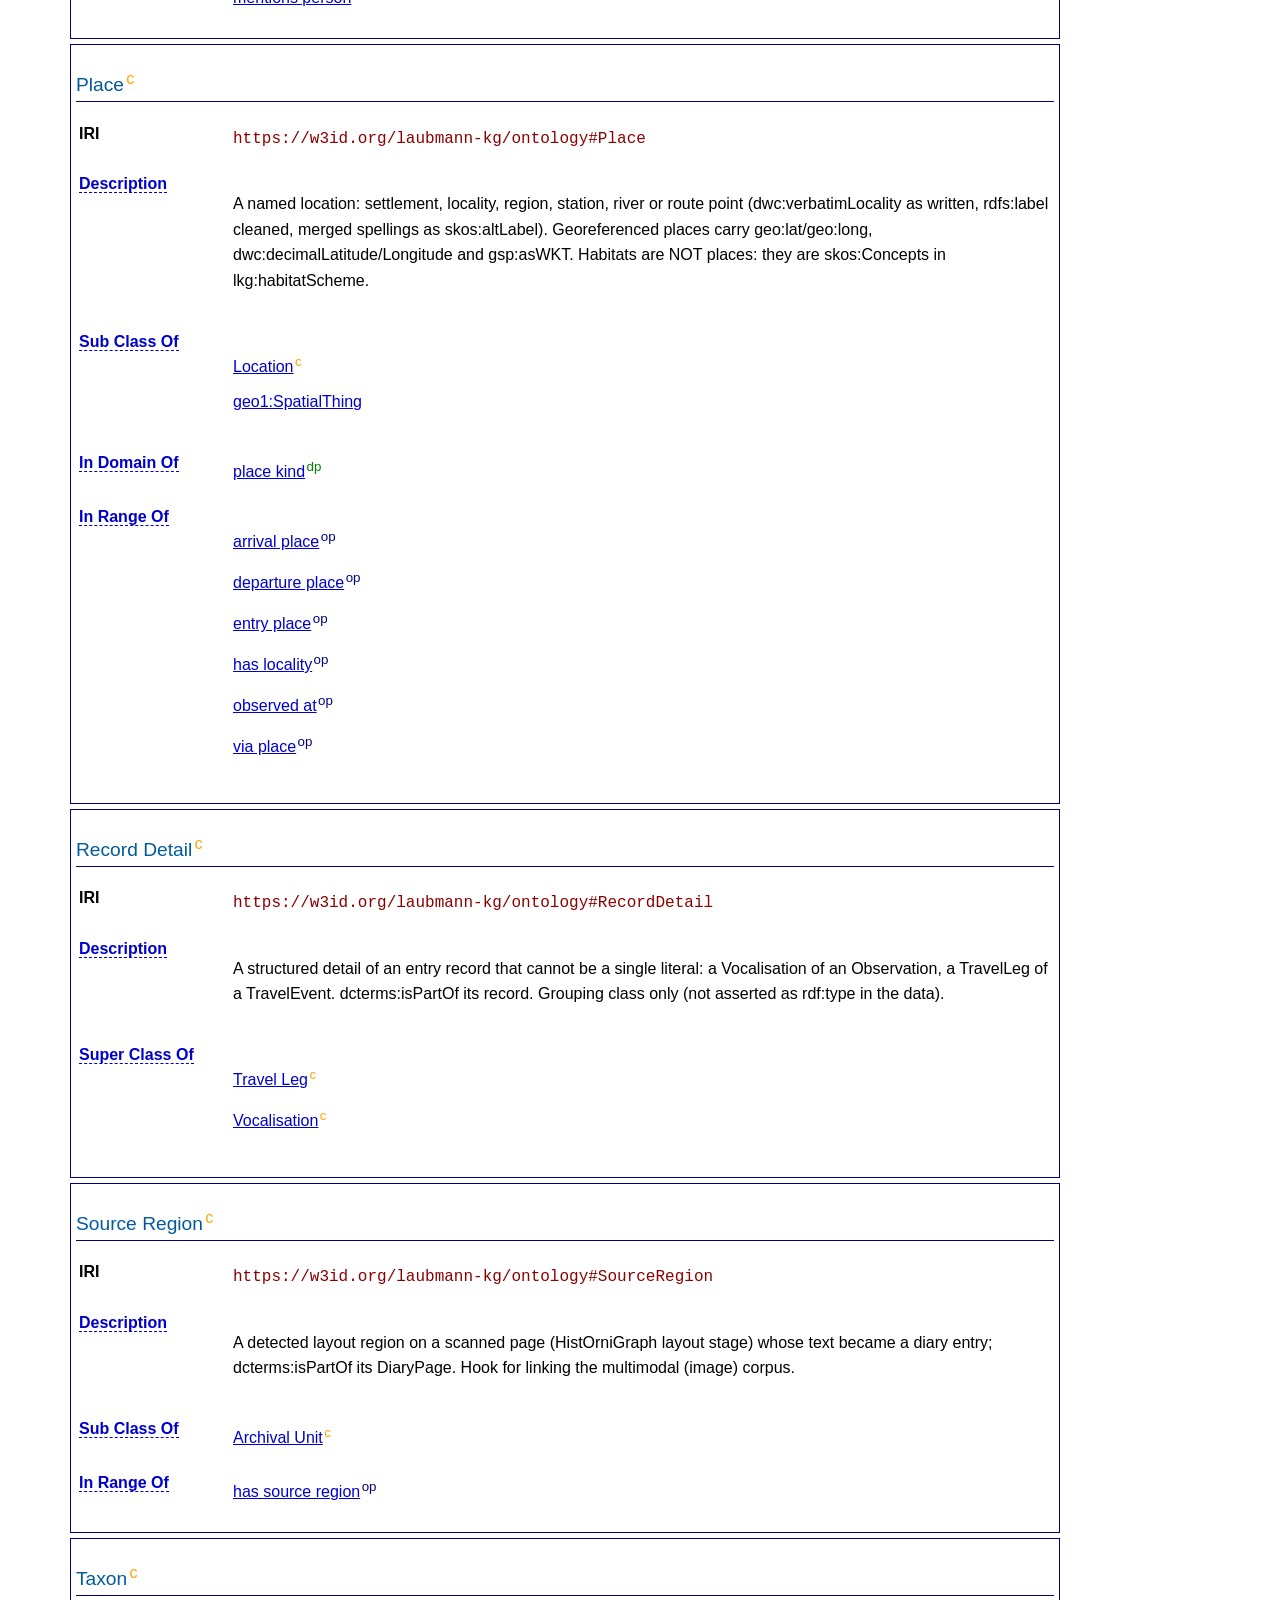
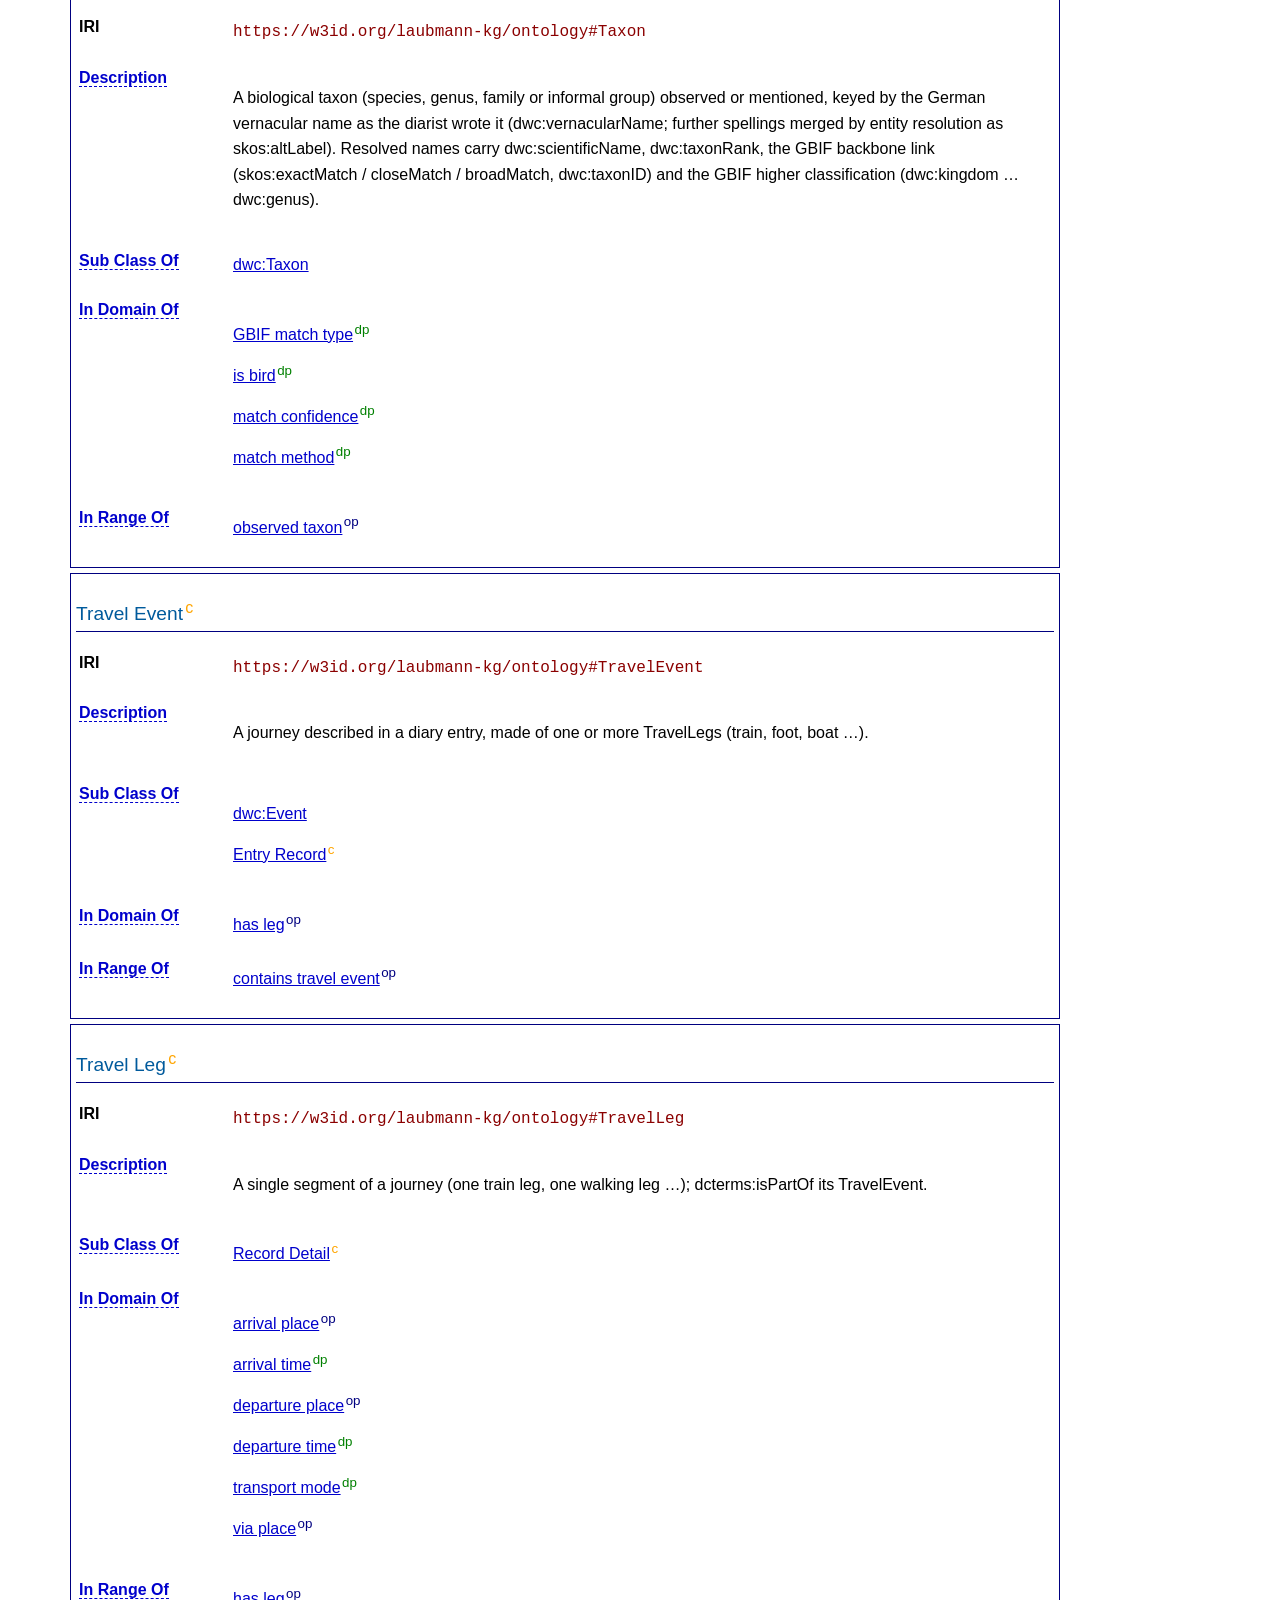
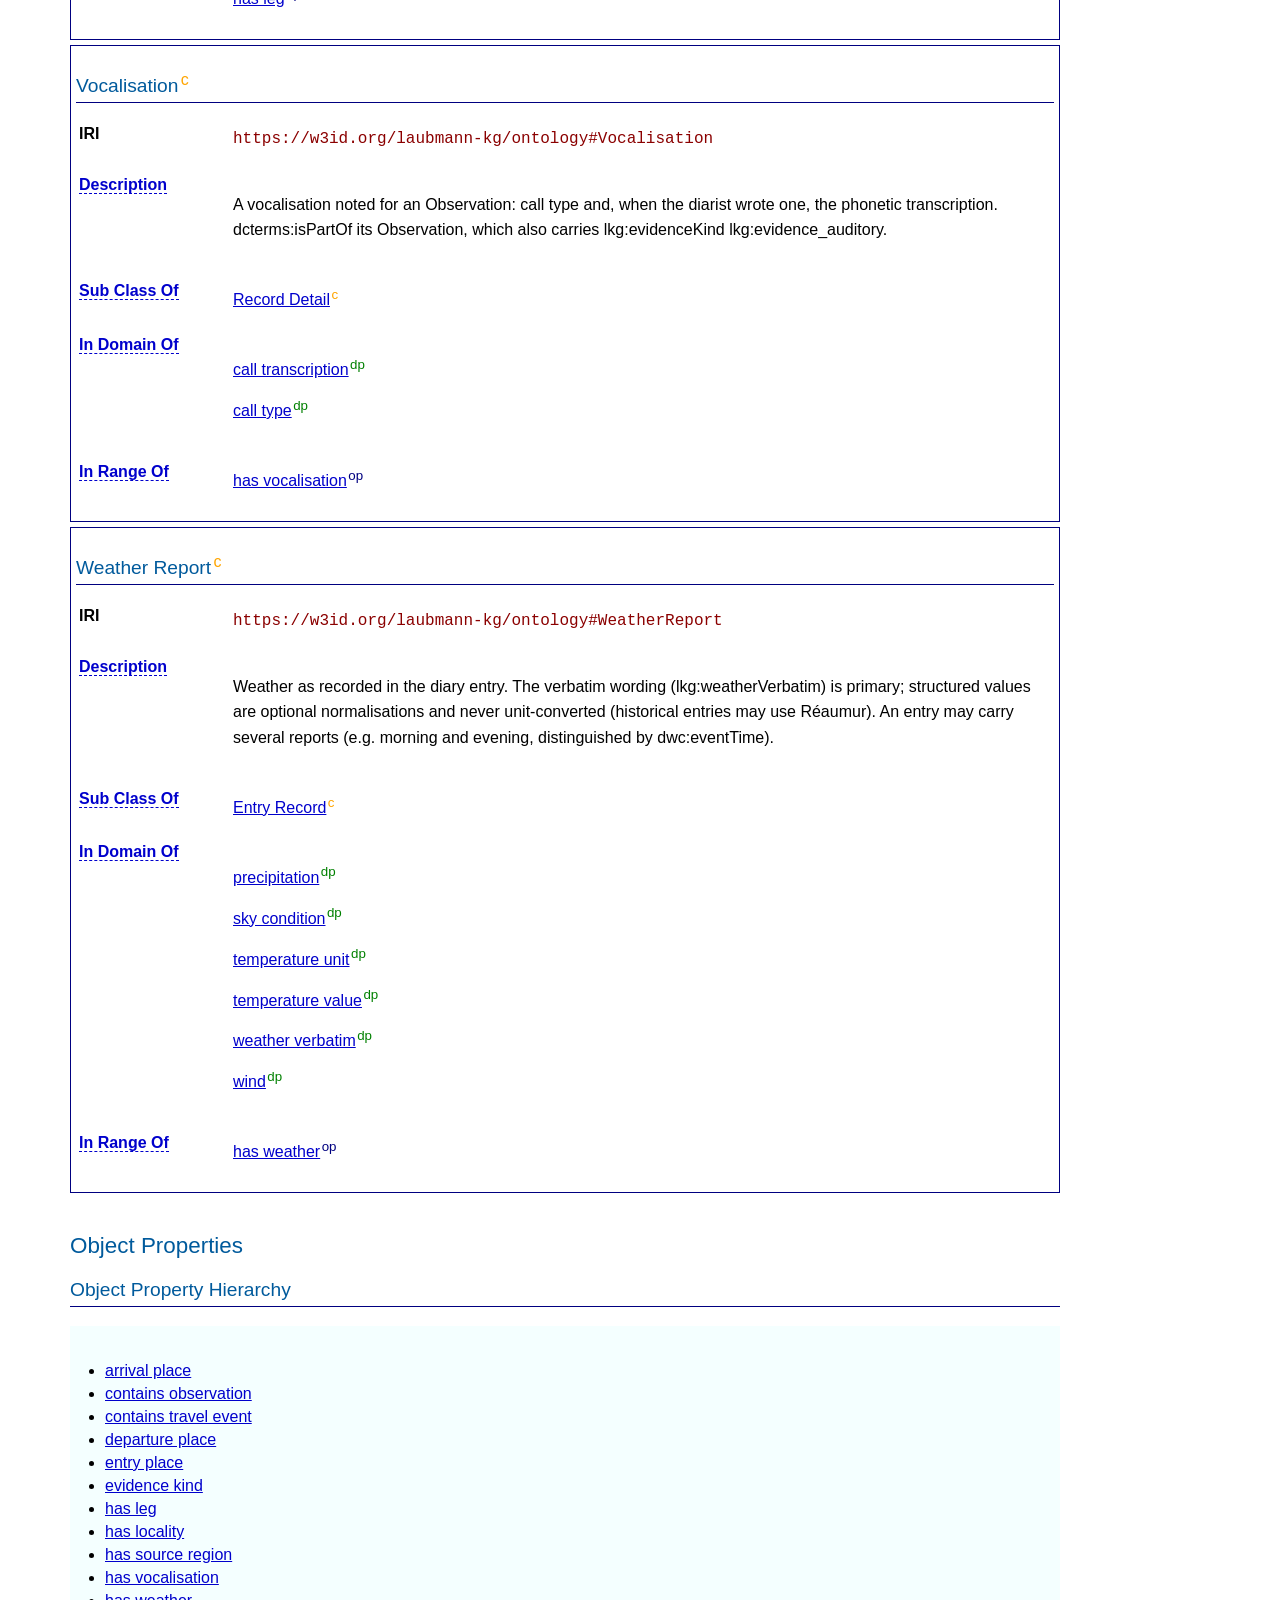
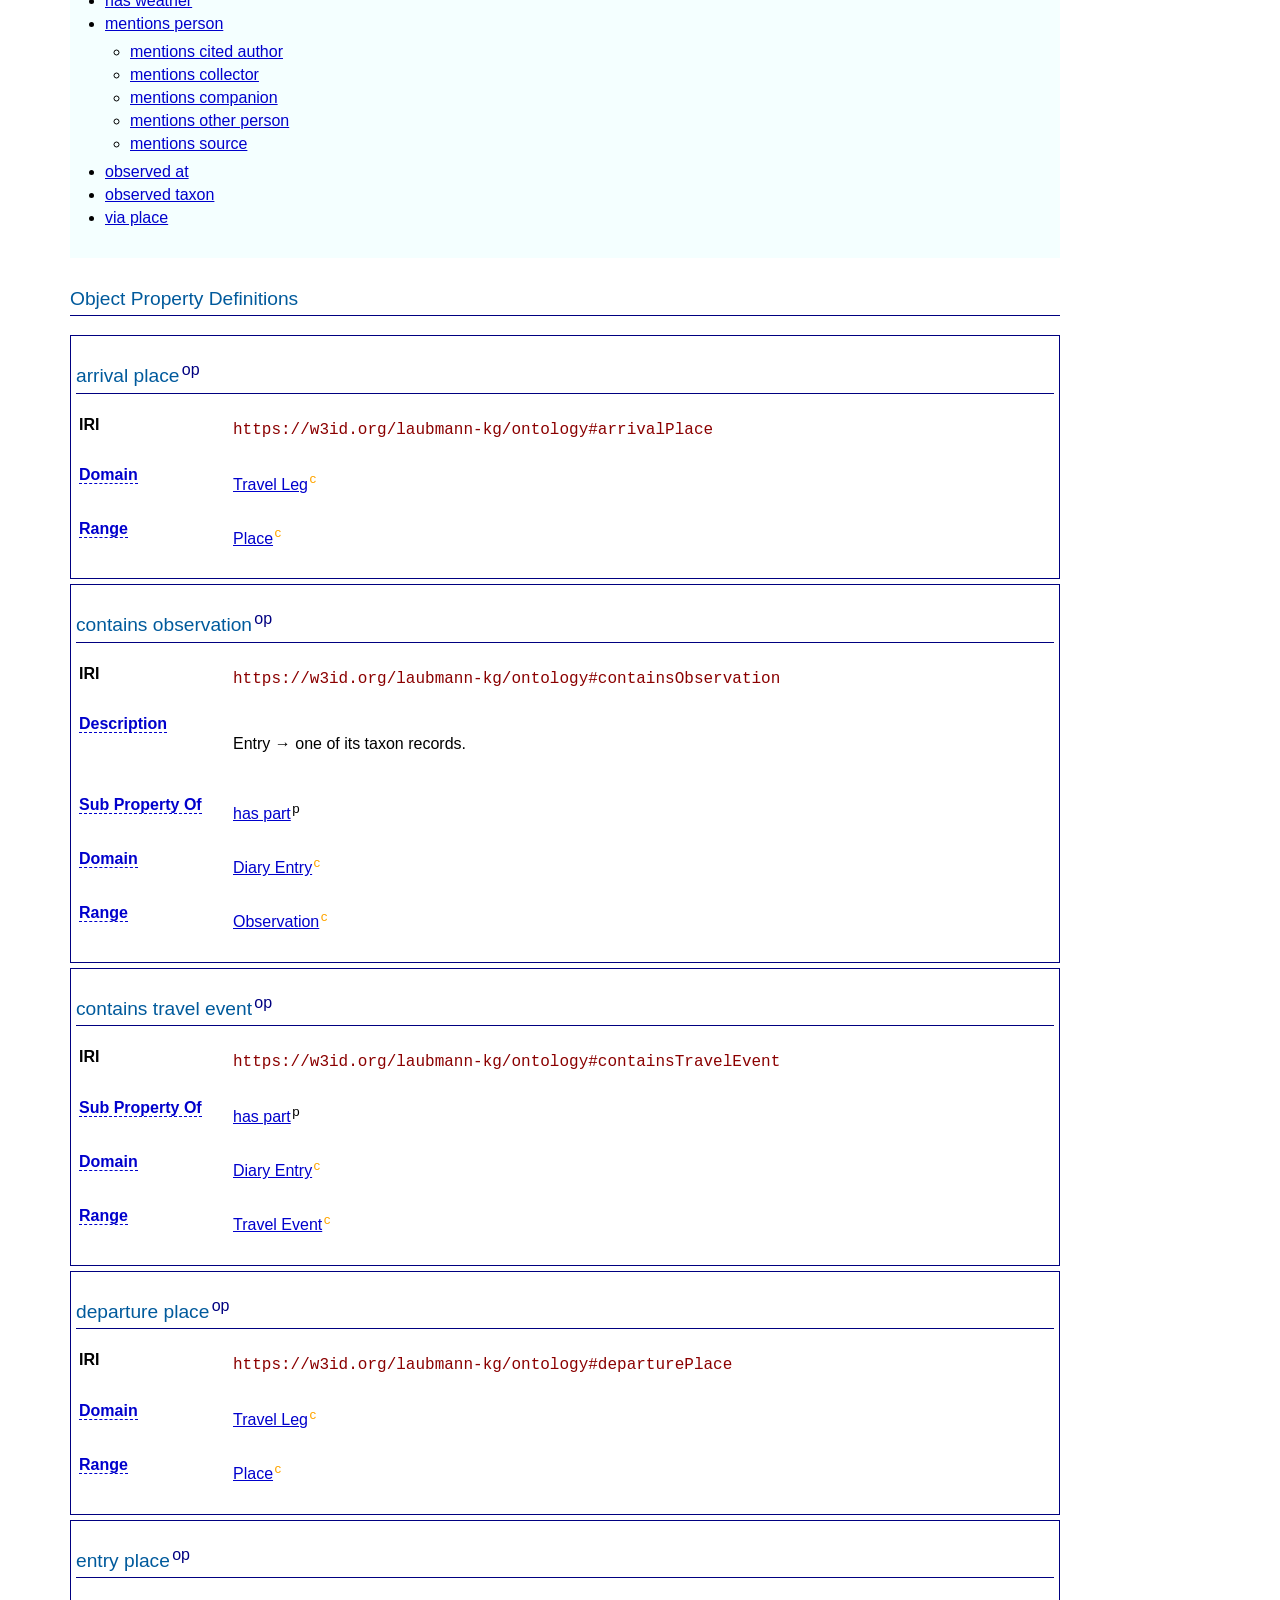
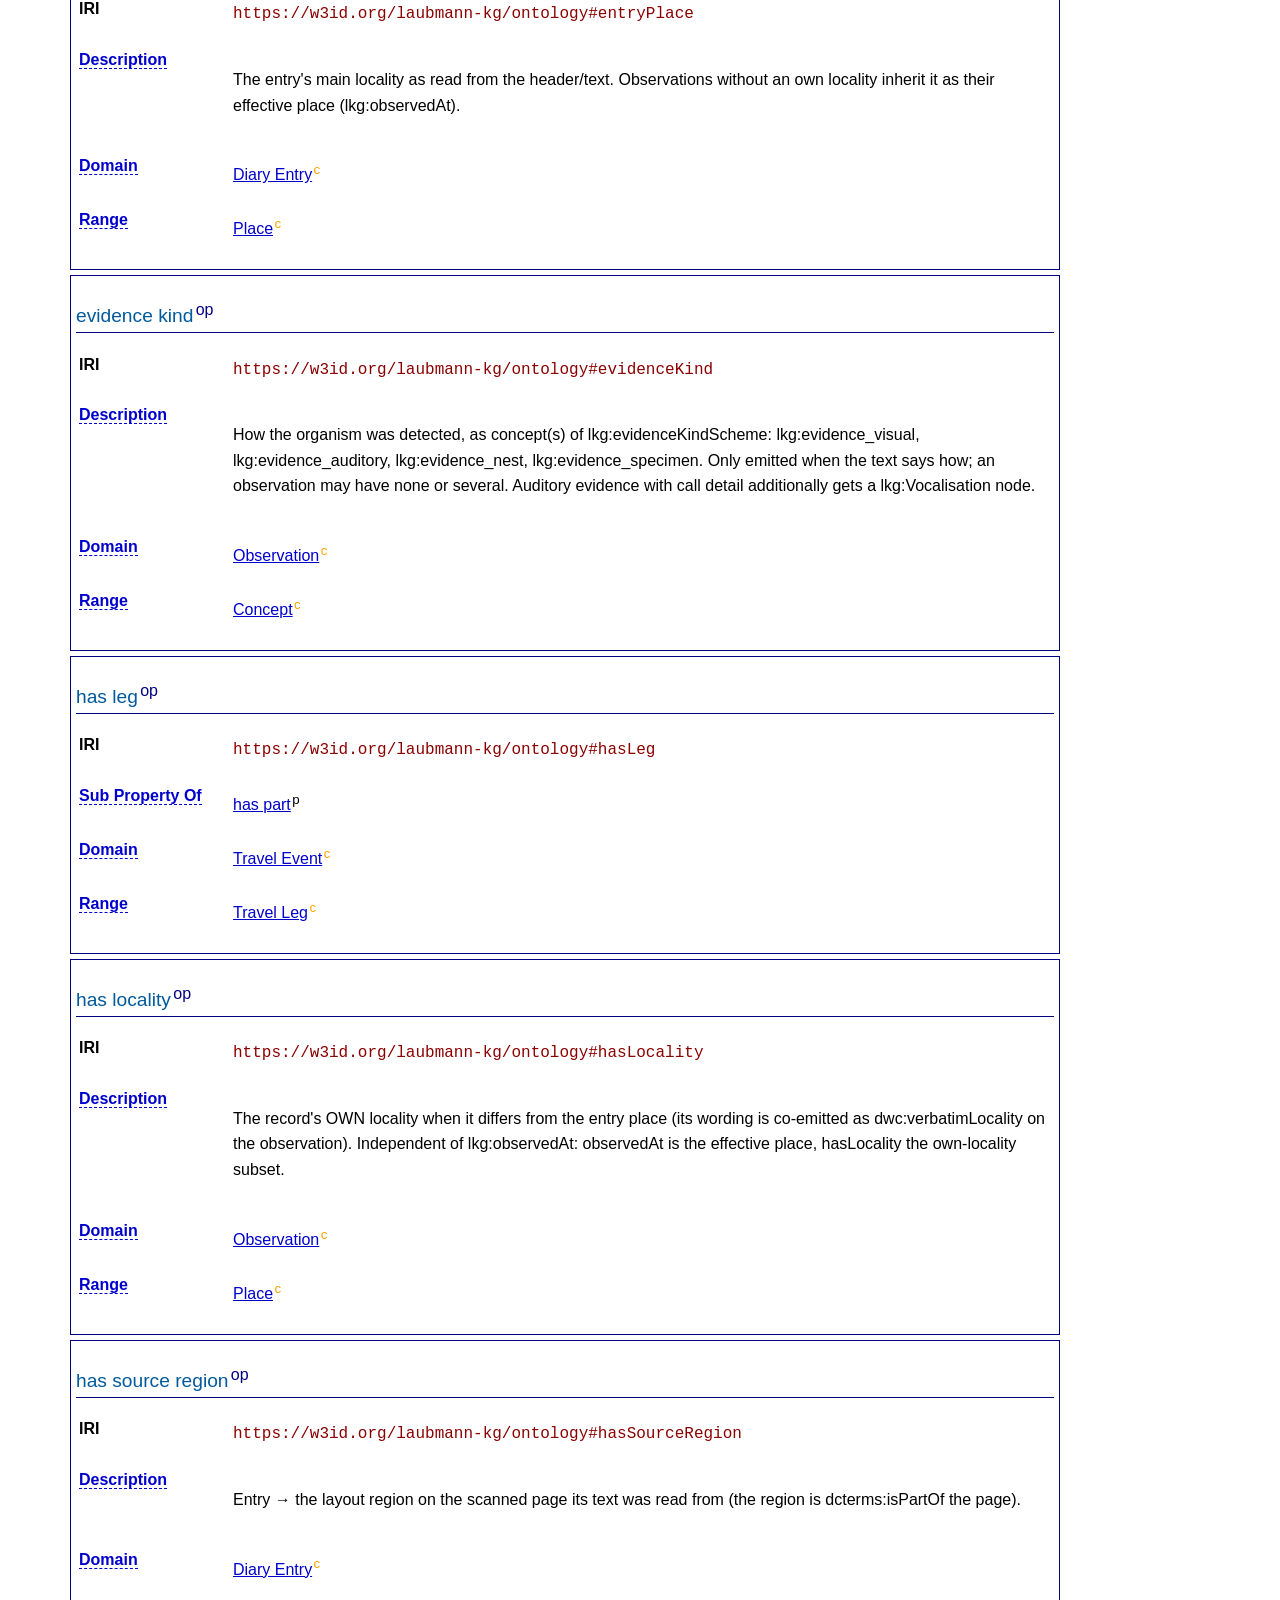
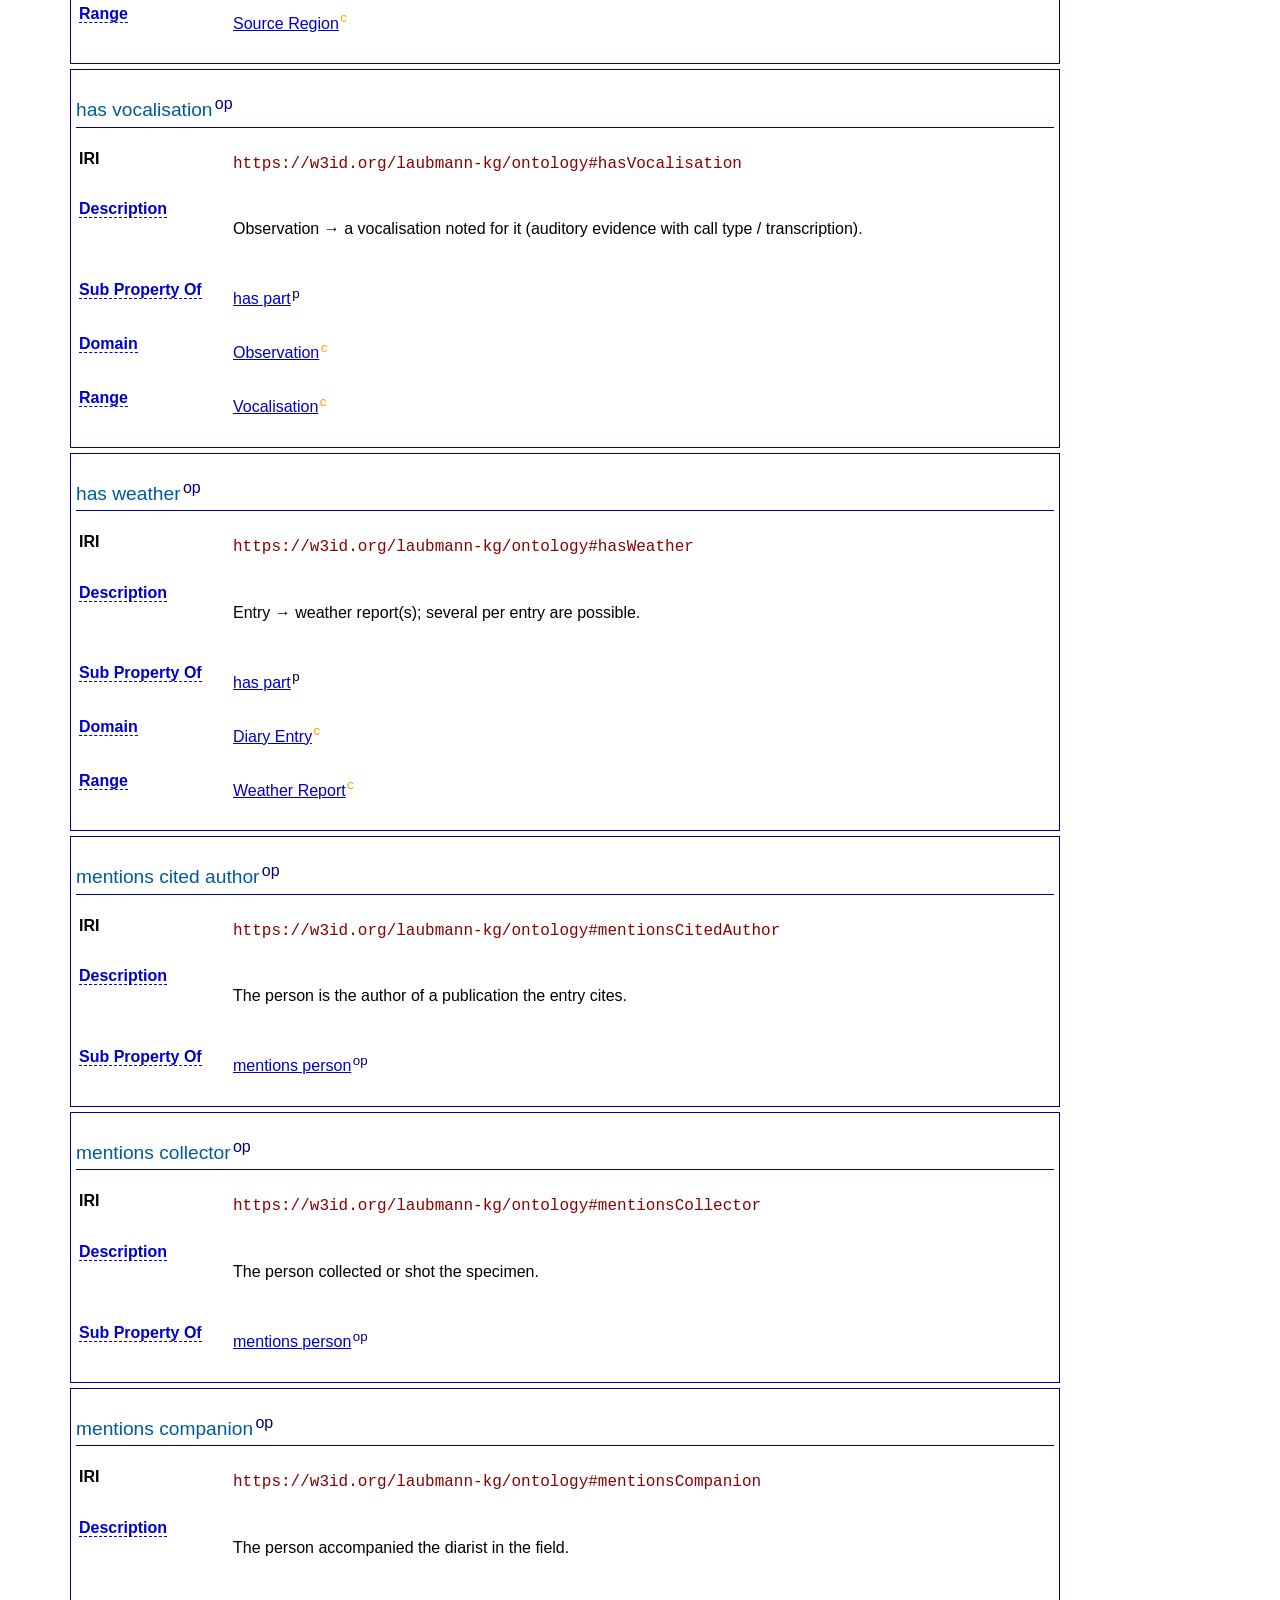
==== commit 229724e4: "Linking 0.4.3: EUNIS habitat classes (LLM, reviewed) and georeferencing with GeoNames/Wikidata ident" ====
--- a/docs/ontology/index.html
+++ b/docs/ontology/index.html
@@ -392,7 +392,7 @@
     ],
     "https://schema.org/creator": [
       {
-        "@id": "_:n7e942f09f85a46d39412f94e09e45c1eb1"
+        "@id": "_:ncdde62f8404e4505a162ad81f0661fc5b1"
       }
     ],
     "https://schema.org/dateIssued": [
@@ -435,7 +435,7 @@
     ]
   },
   {
-    "@id": "_:n7e942f09f85a46d39412f94e09e45c1eb1",
+    "@id": "_:ncdde62f8404e4505a162ad81f0661fc5b1",
     "https://schema.org/name": [
       {
         "@value": "Laubmann KG Project"
@@ -512,21 +512,21 @@
               <a class="hover_property" href="http://www.w3.org/2002/07/owl#versionIRI" title="The property that identifies the version IRI of an ontology. Defined in The OWL 2 Schema vocabulary (OWL 2)">Version Iri</a>
             </dt>
             <dd>
-              <a href="https://w3id.org/laubmann-kg/ontology/0.4.2">https://w3id.org/laubmann-kg/ontology/0.4.2</a>
+              <a href="https://w3id.org/laubmann-kg/ontology/0.4.3">https://w3id.org/laubmann-kg/ontology/0.4.3</a>
             </dd>
           </div>
           <div>
             <dt>
               <a class="hover_property" href="http://www.w3.org/2002/07/owl#versionInfo" title="The annotation property that provides version information for an ontology or another OWL construct. Defined in The OWL 2 Schema vocabulary (OWL 2)">Version Info</a>
             </dt>
-            <dd><p>0.4.2</p></dd>
+            <dd><p>0.4.3</p></dd>
           </div>
           <div>
             <dt>
               <a class="hover_property" href="http://www.w3.org/2002/07/owl#priorVersion" title="The annotation property that indicates the predecessor ontology of a given ontology. Defined in The OWL 2 Schema vocabulary (OWL 2)">Prior Version</a>
             </dt>
             <dd>
-              <a href="https://w3id.org/laubmann-kg/ontology/0.4.1">https://w3id.org/laubmann-kg/ontology/0.4.1</a>
+              <a href="https://w3id.org/laubmann-kg/ontology/0.4.2">https://w3id.org/laubmann-kg/ontology/0.4.2</a>
             </dd>
           </div>
           <div>
@@ -582,7 +582,7 @@
           </div>
           <div>
             <dt>
-              <a class="hover_property" href="http://purl.org/dc/terms/language" title="Recommended practice is to use either a non-literal value representing a language from a controlled vocabulary such as ISO 639-2 or ISO 639-3, or a literal value consisting of an IETF Best Current Practice 47 [[IETF-BCP47](https://tools.ietf.org/html/bcp47)] language tag. Defined in None">Language</a>
+              <a class="hover_property" href="http://purl.org/dc/terms/language" title="A language of the resource. Defined in None">Language</a>
             </dt>
             <dd>
               <ul class="pylodelitlist">
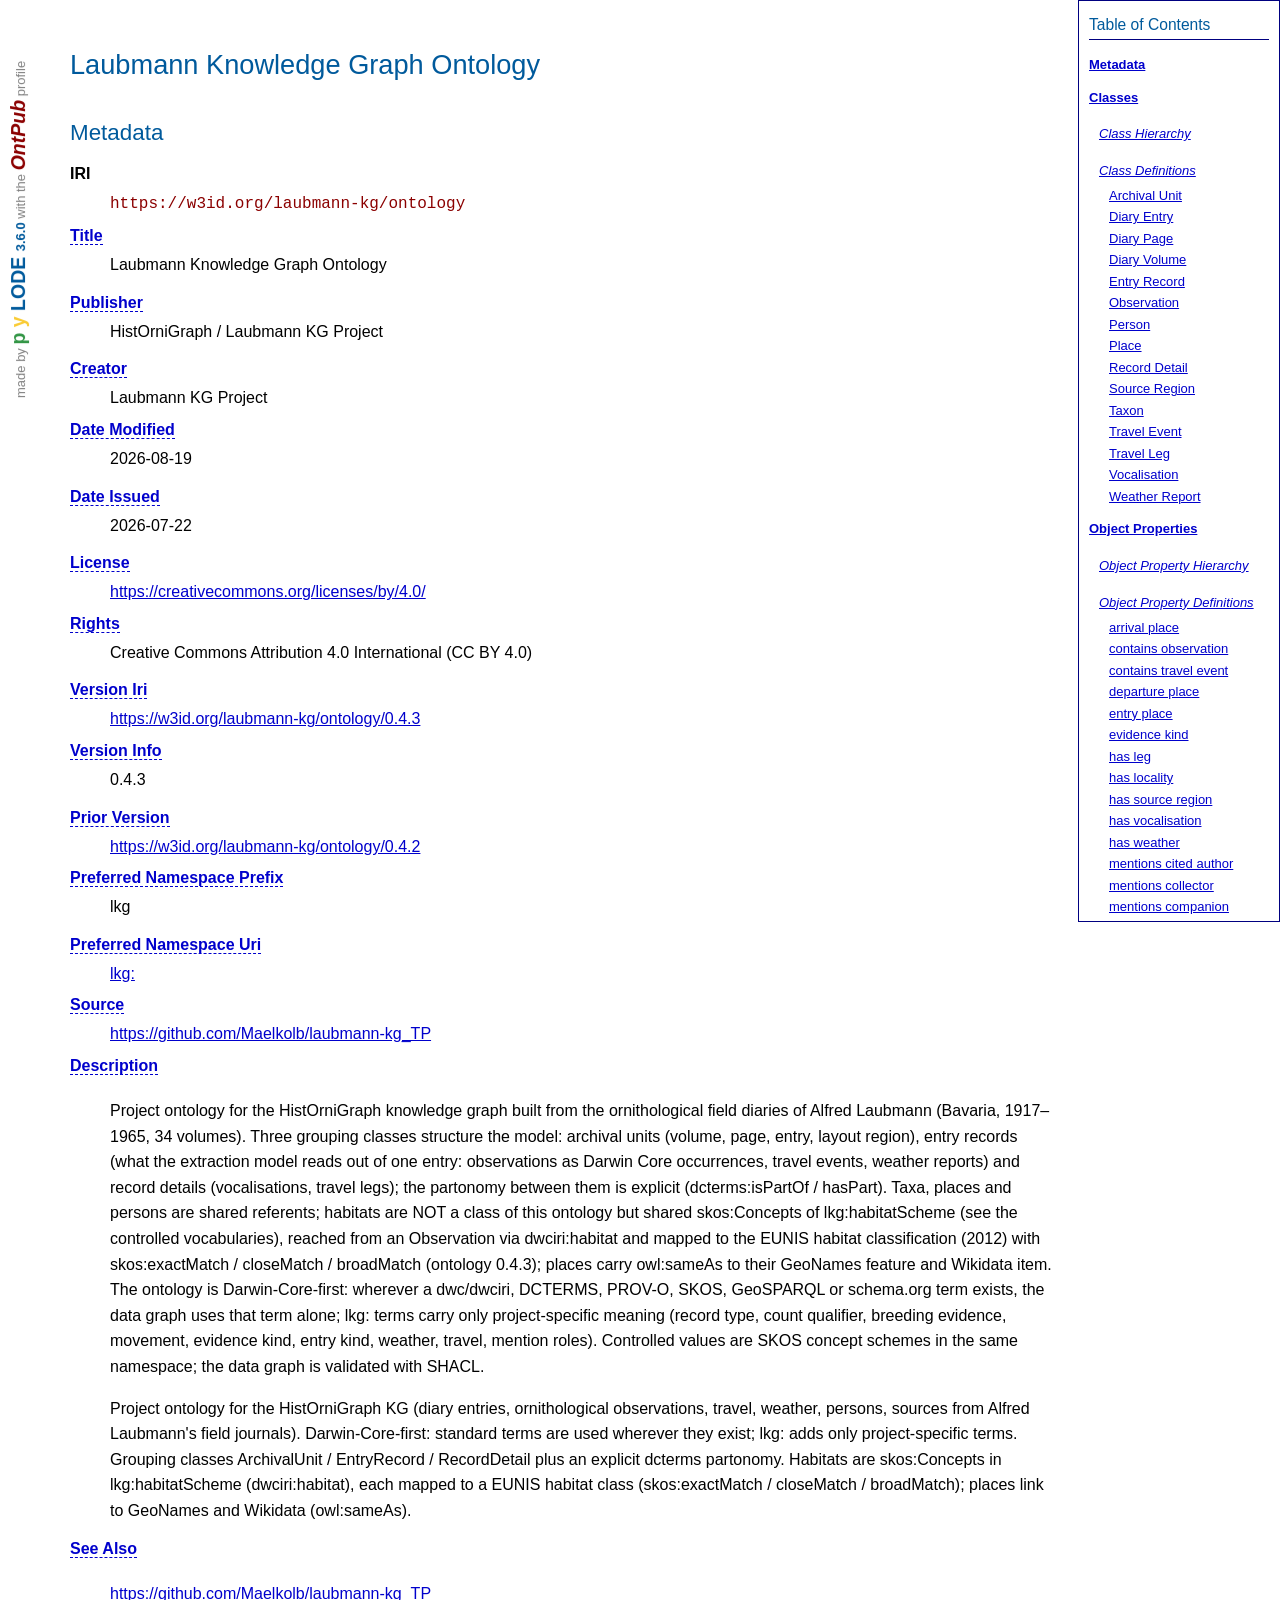
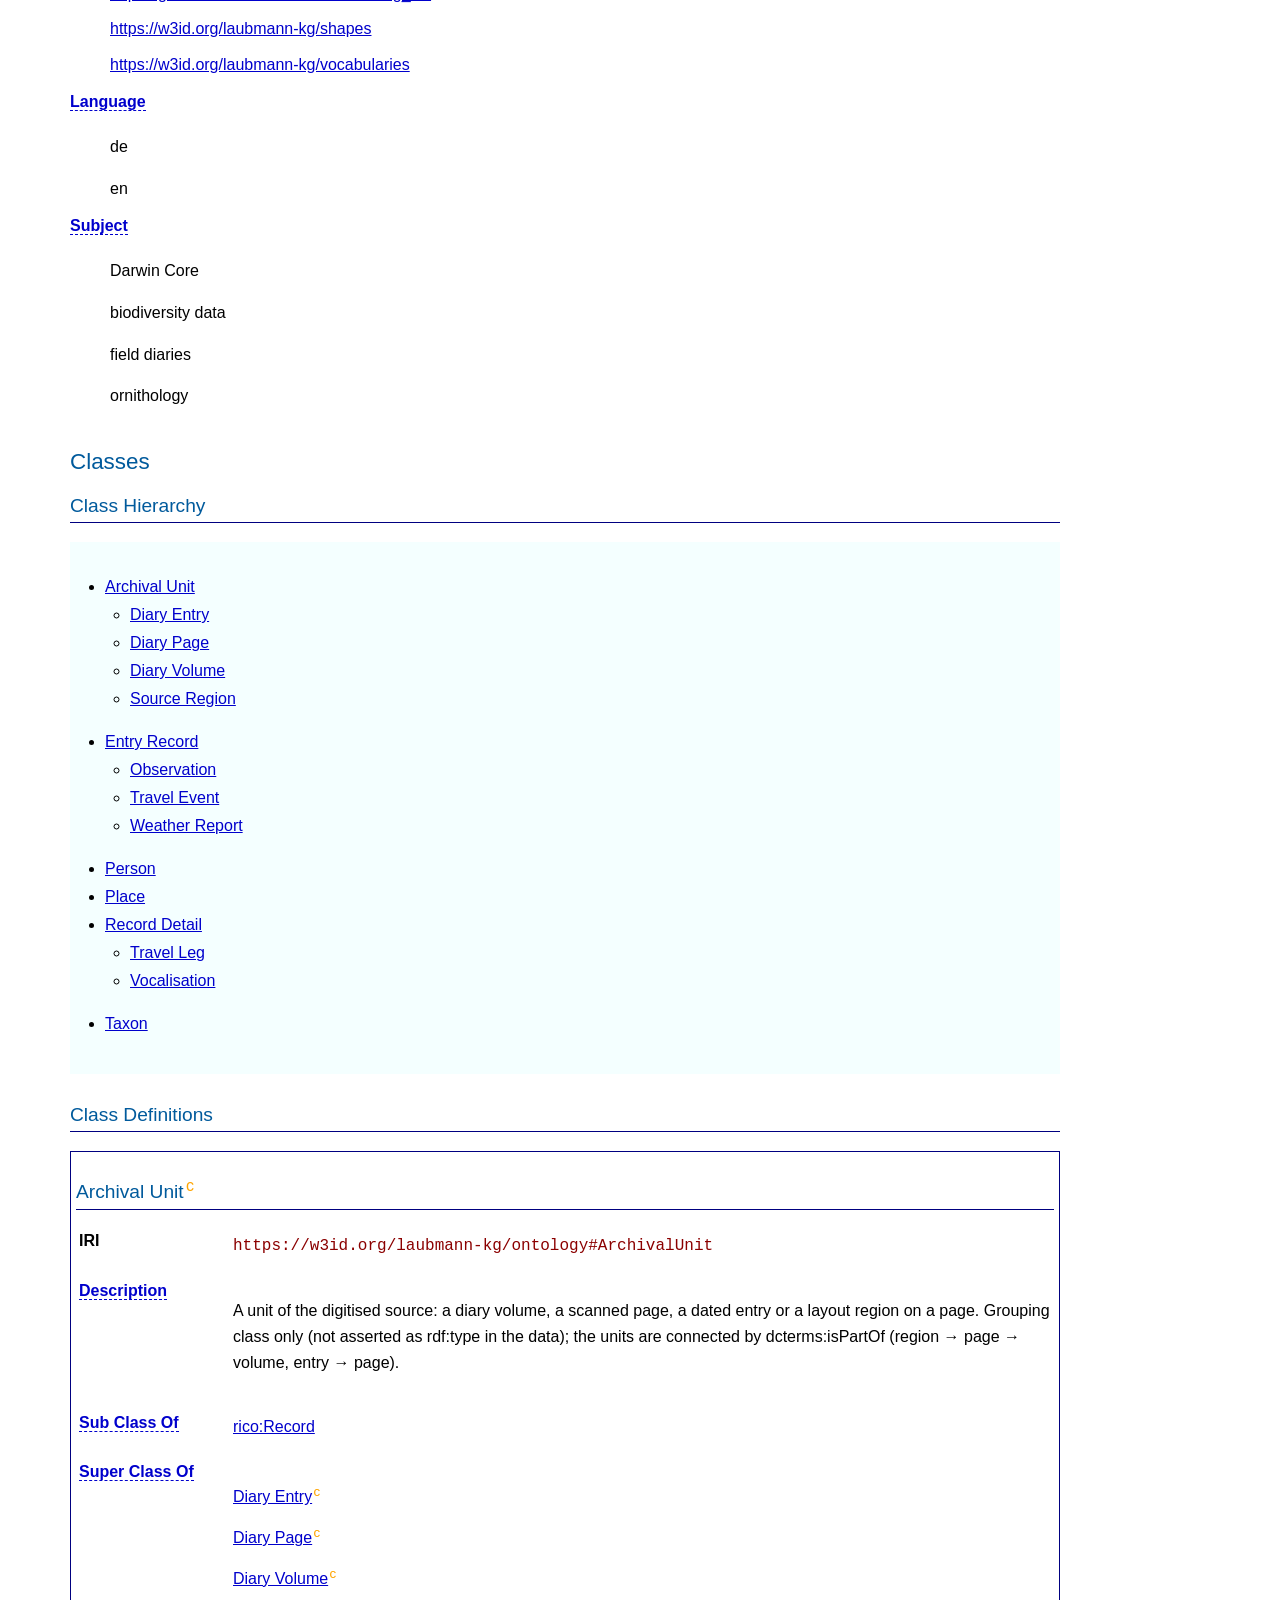
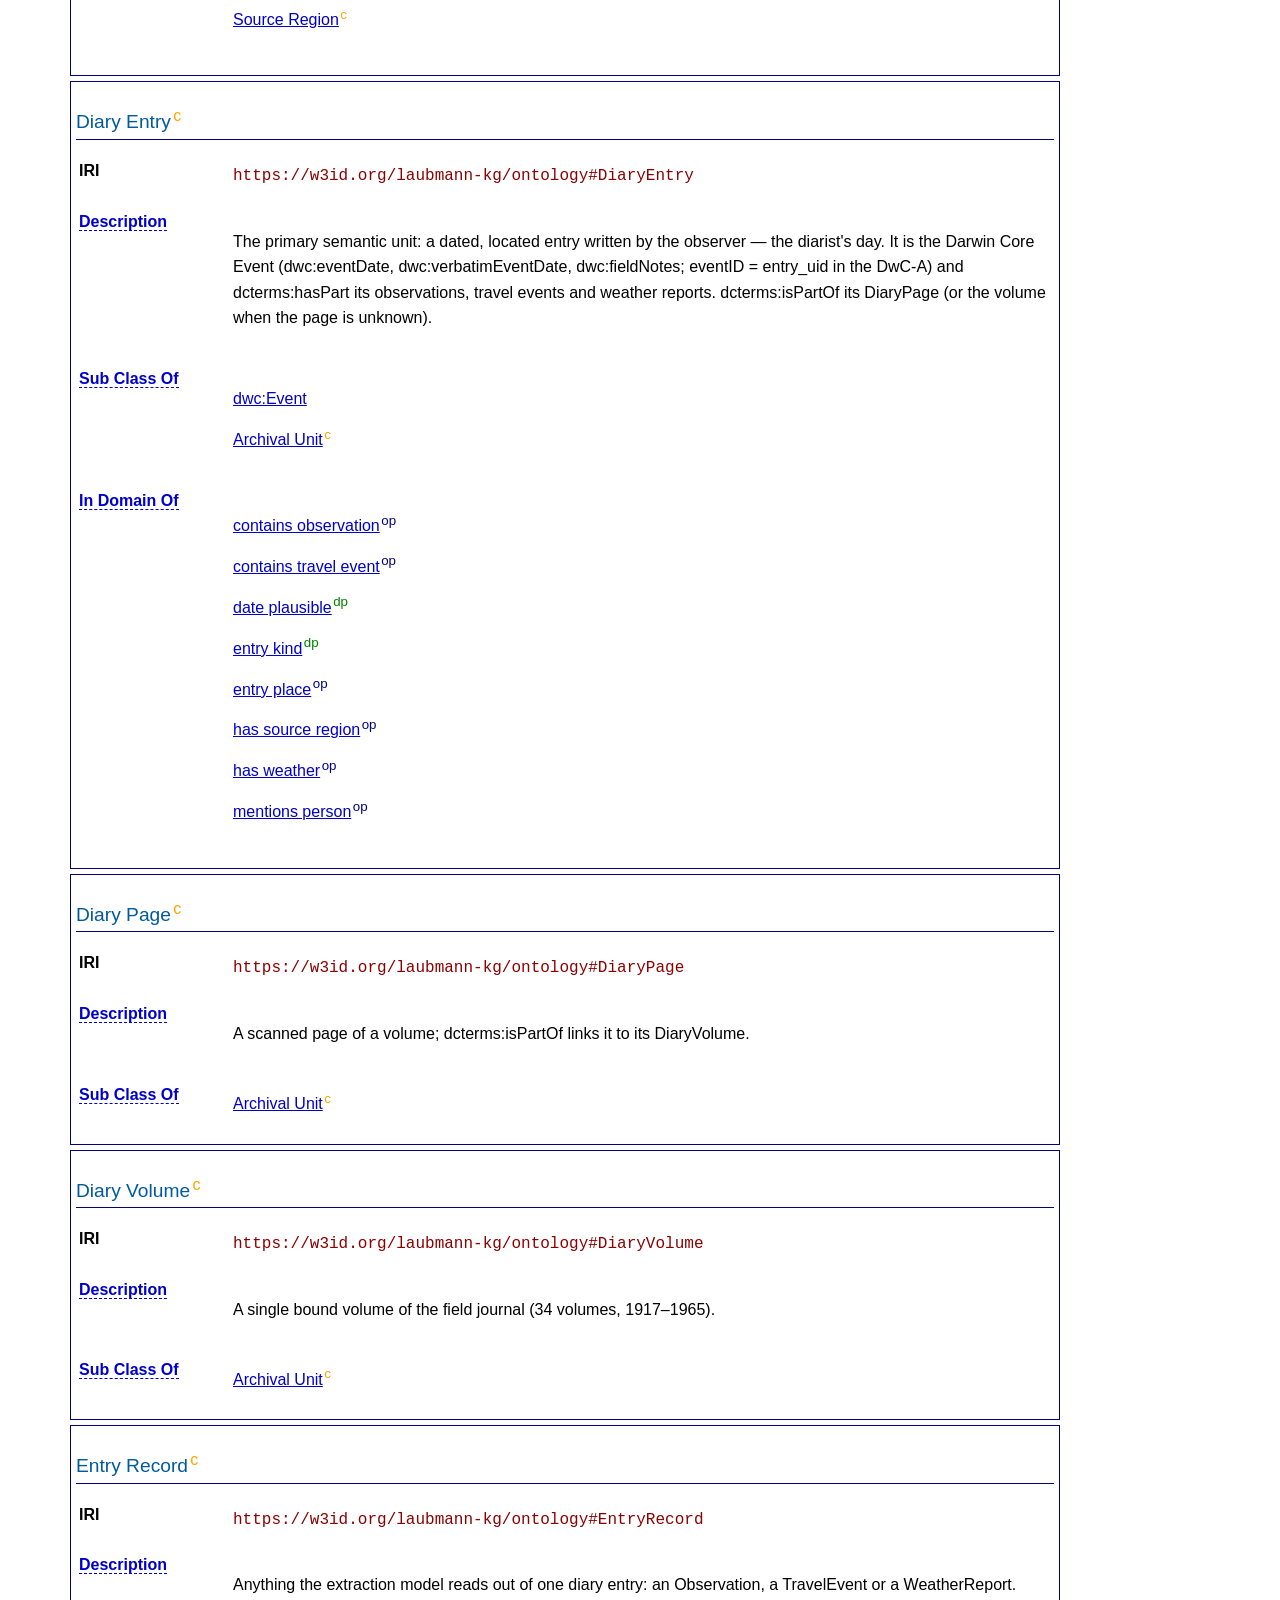
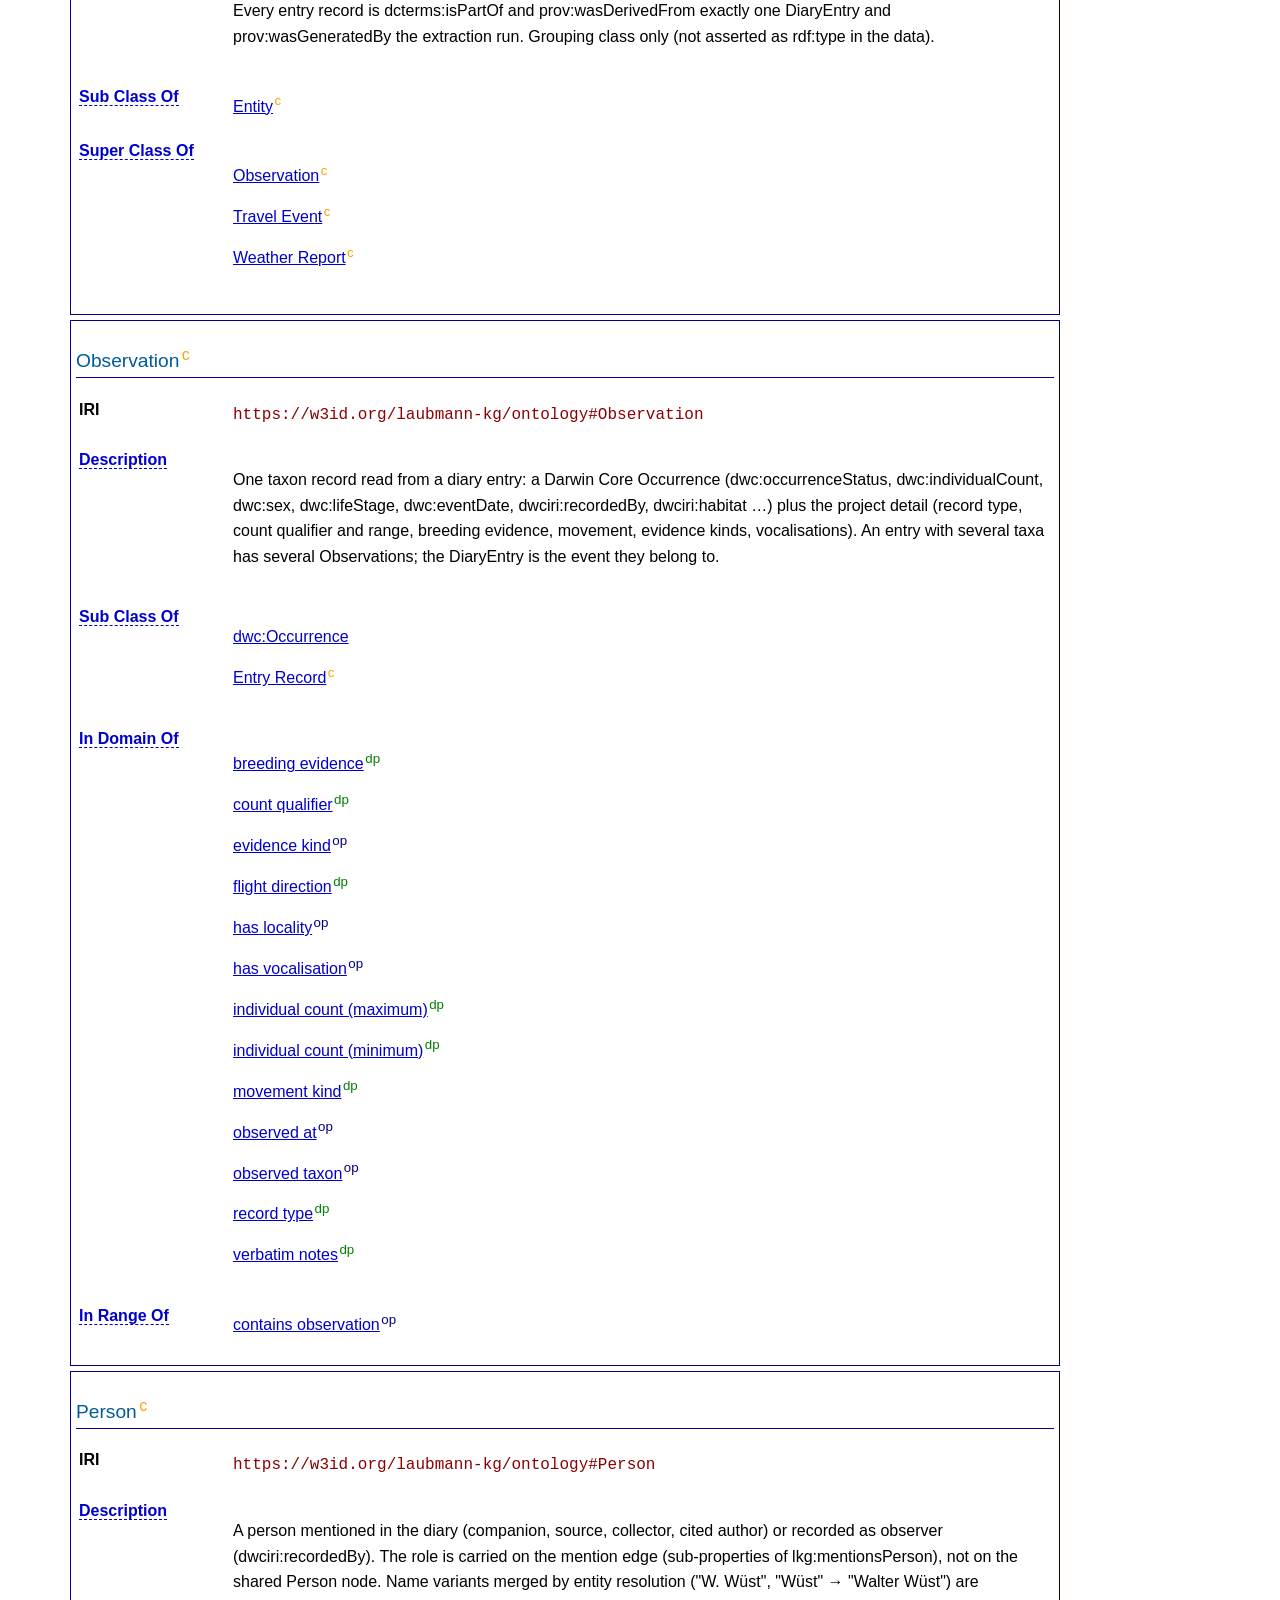
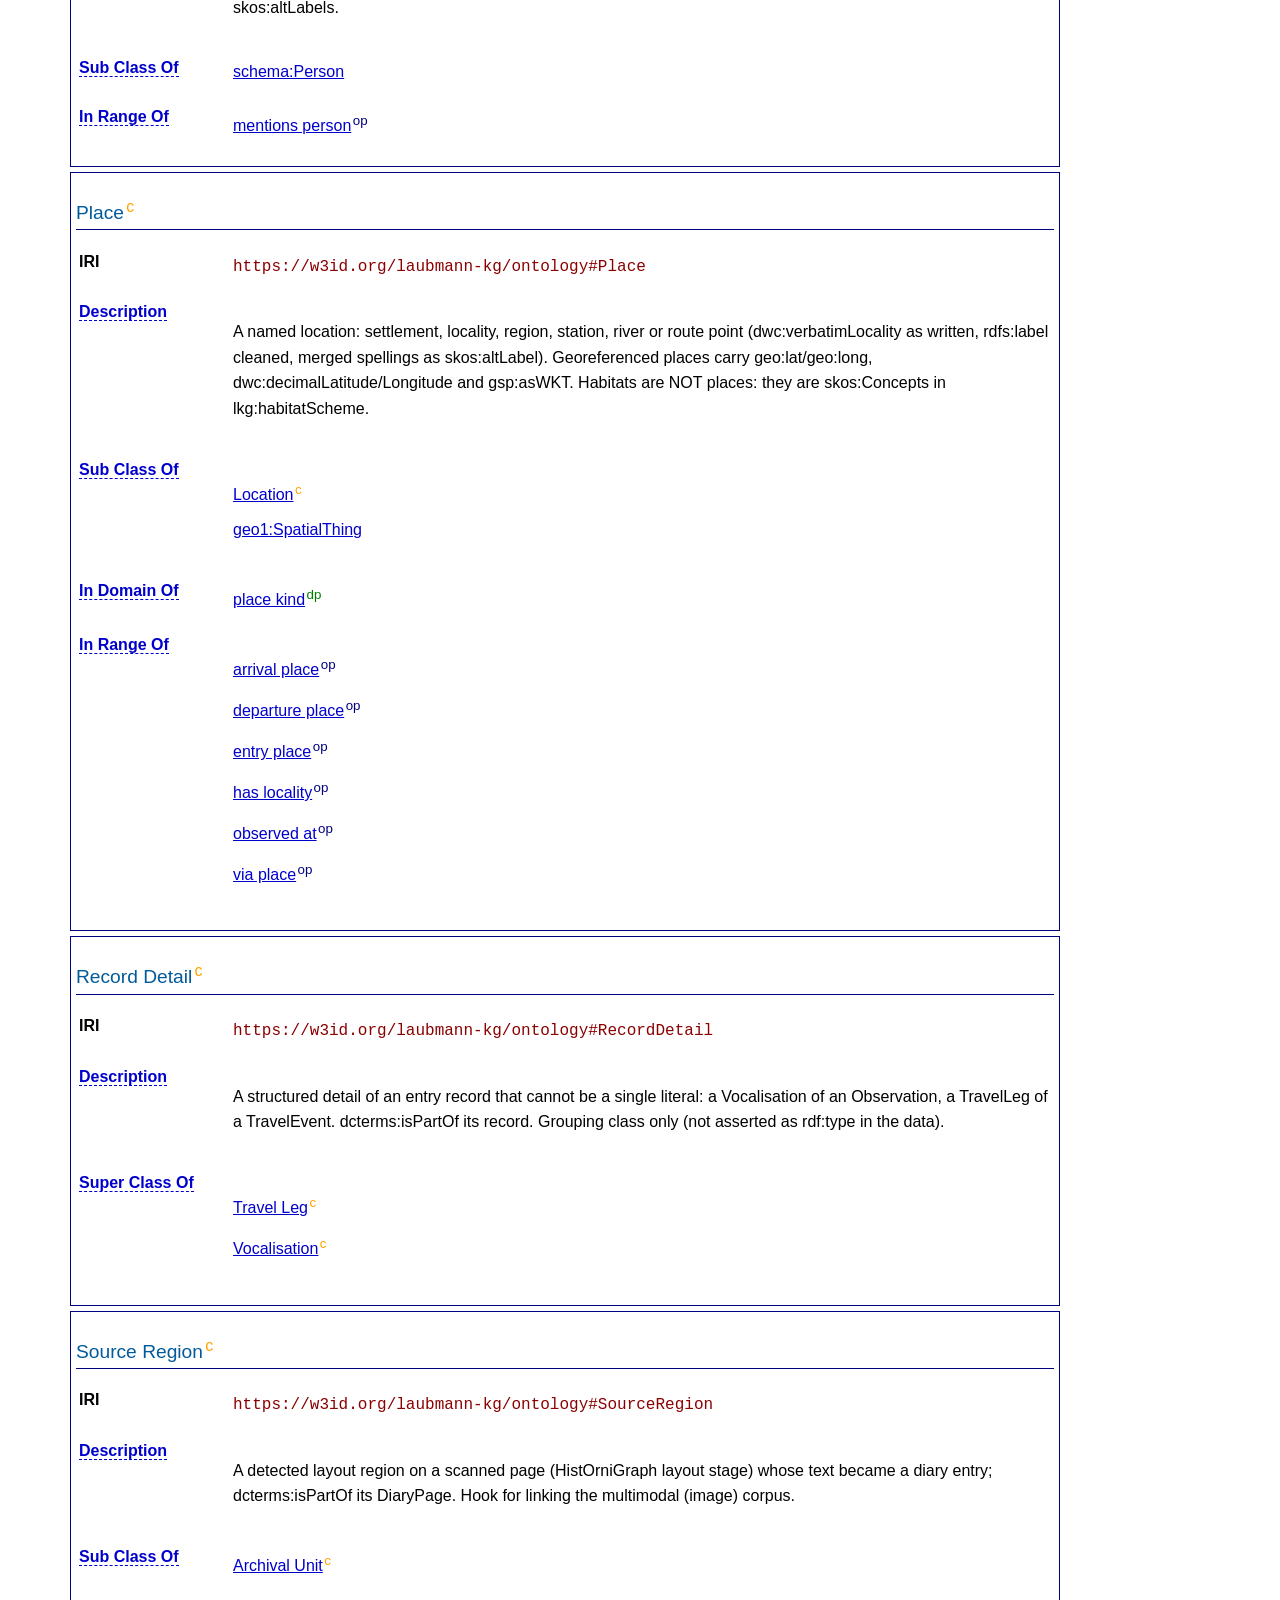
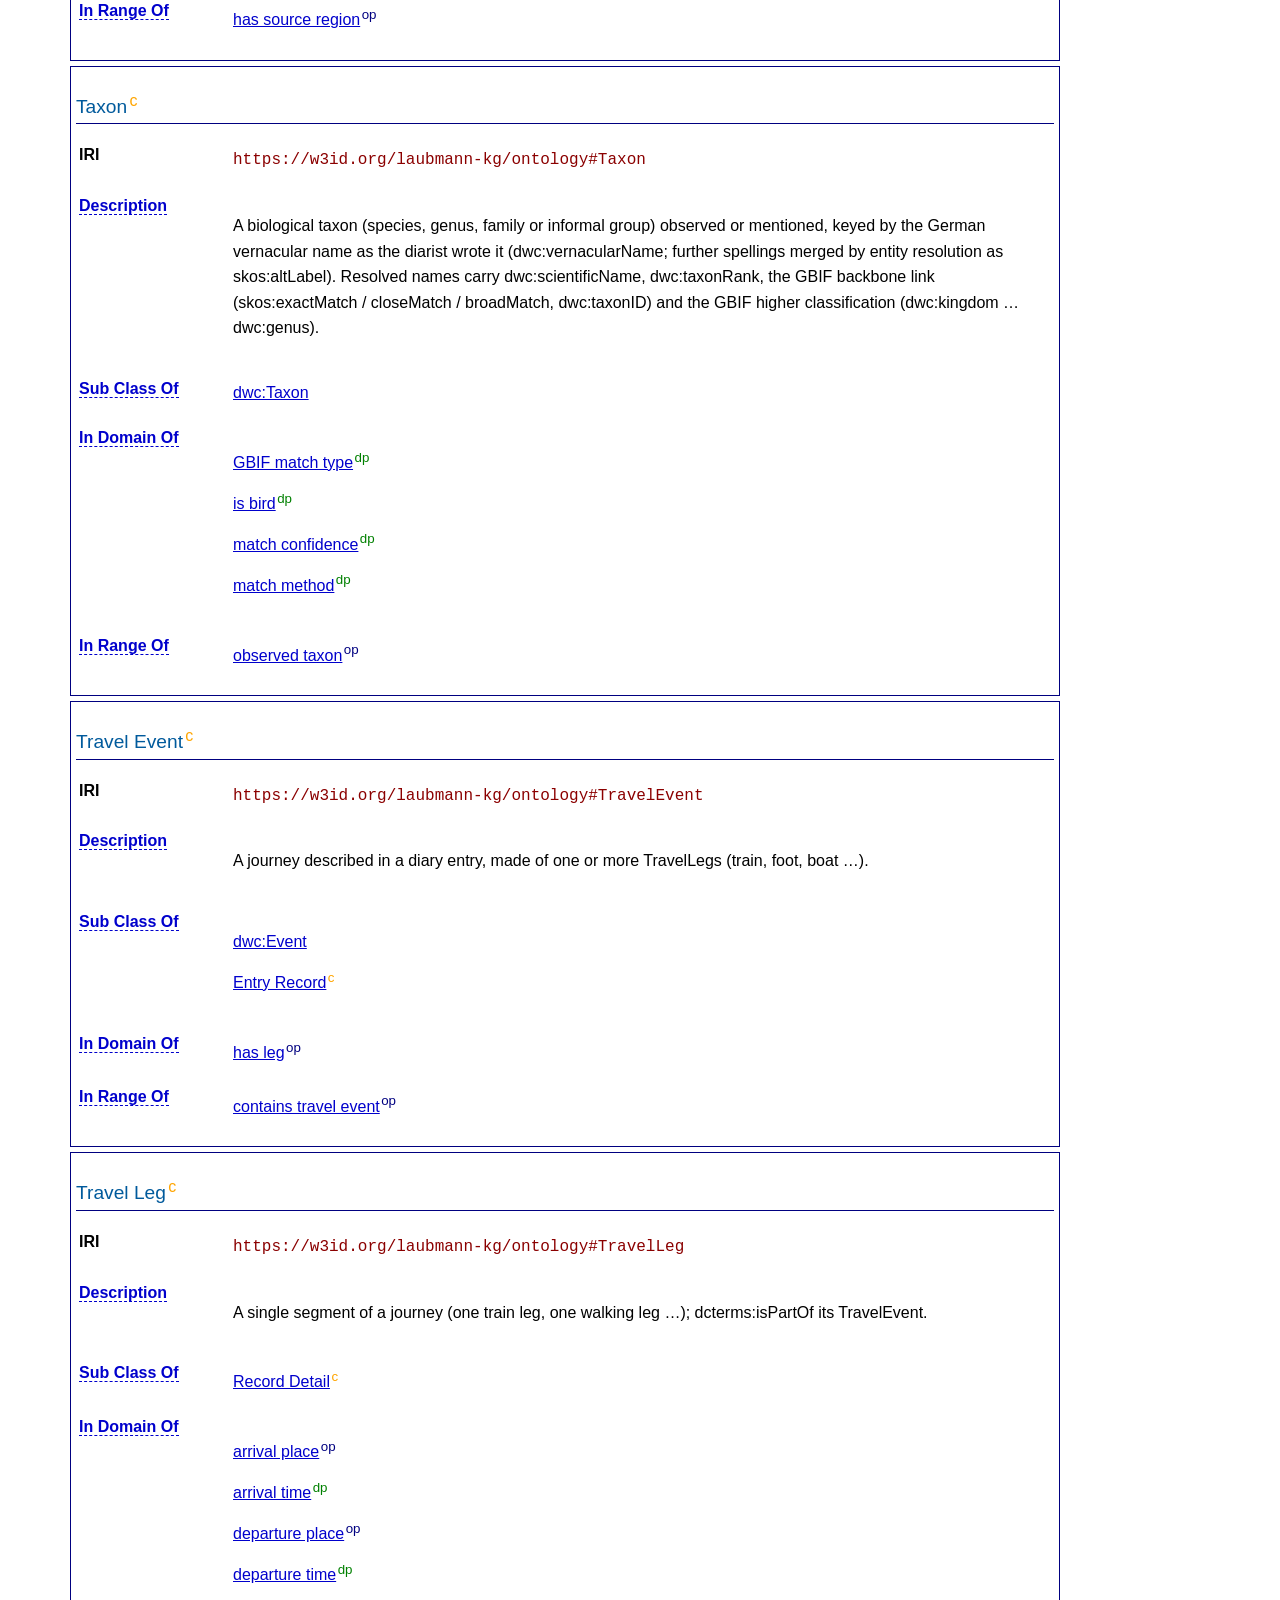
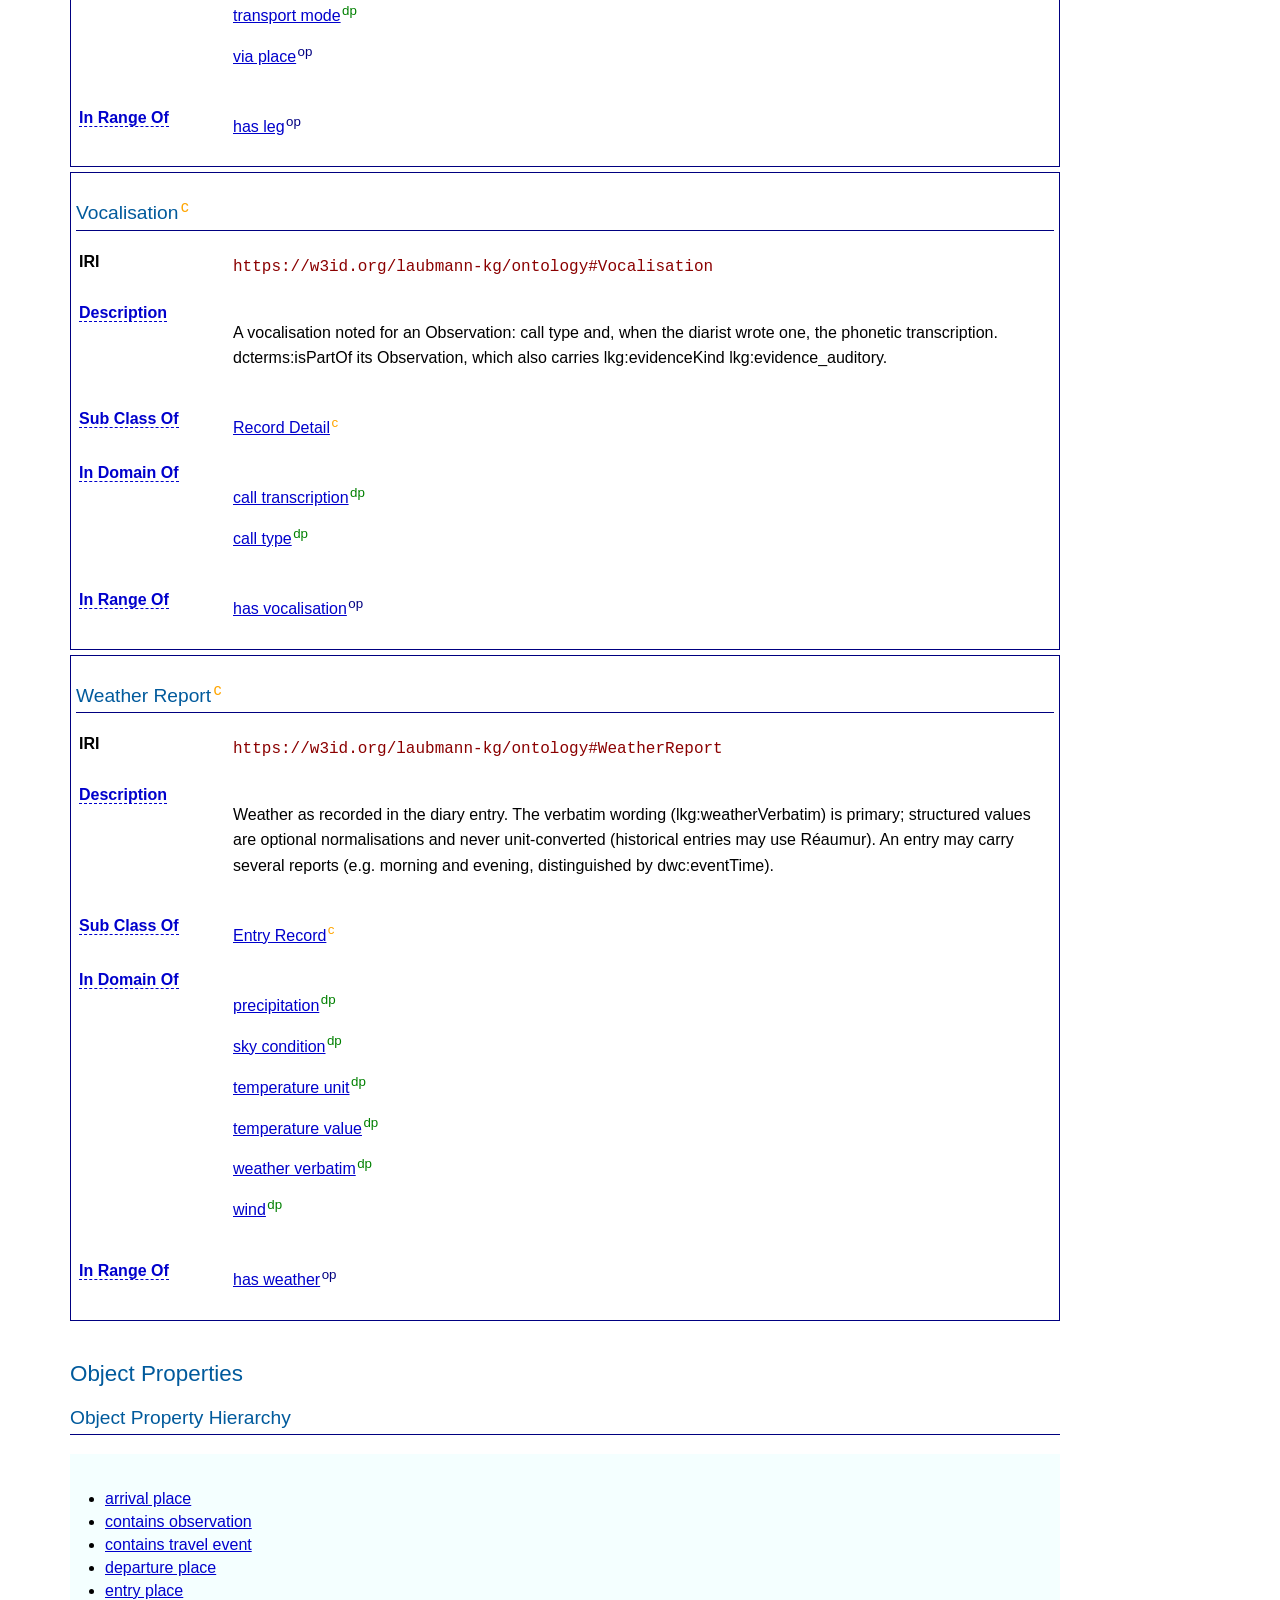
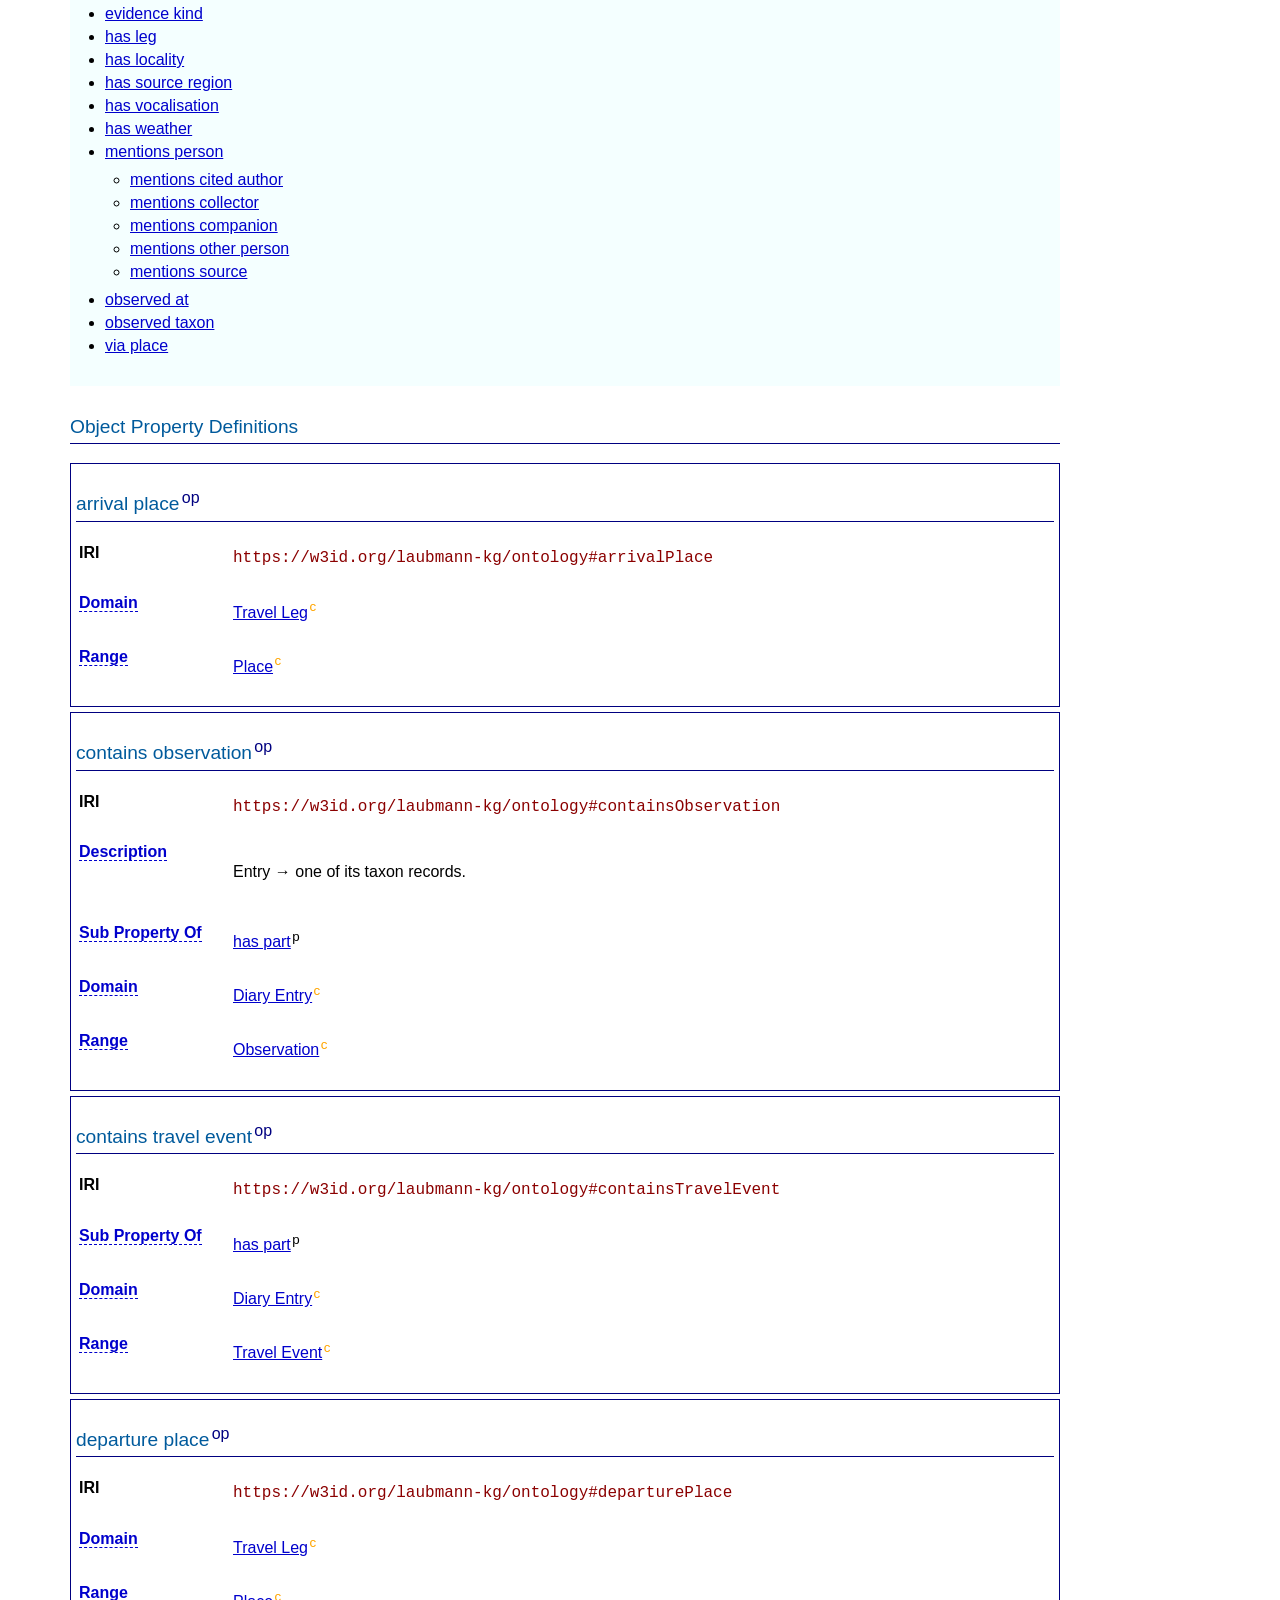
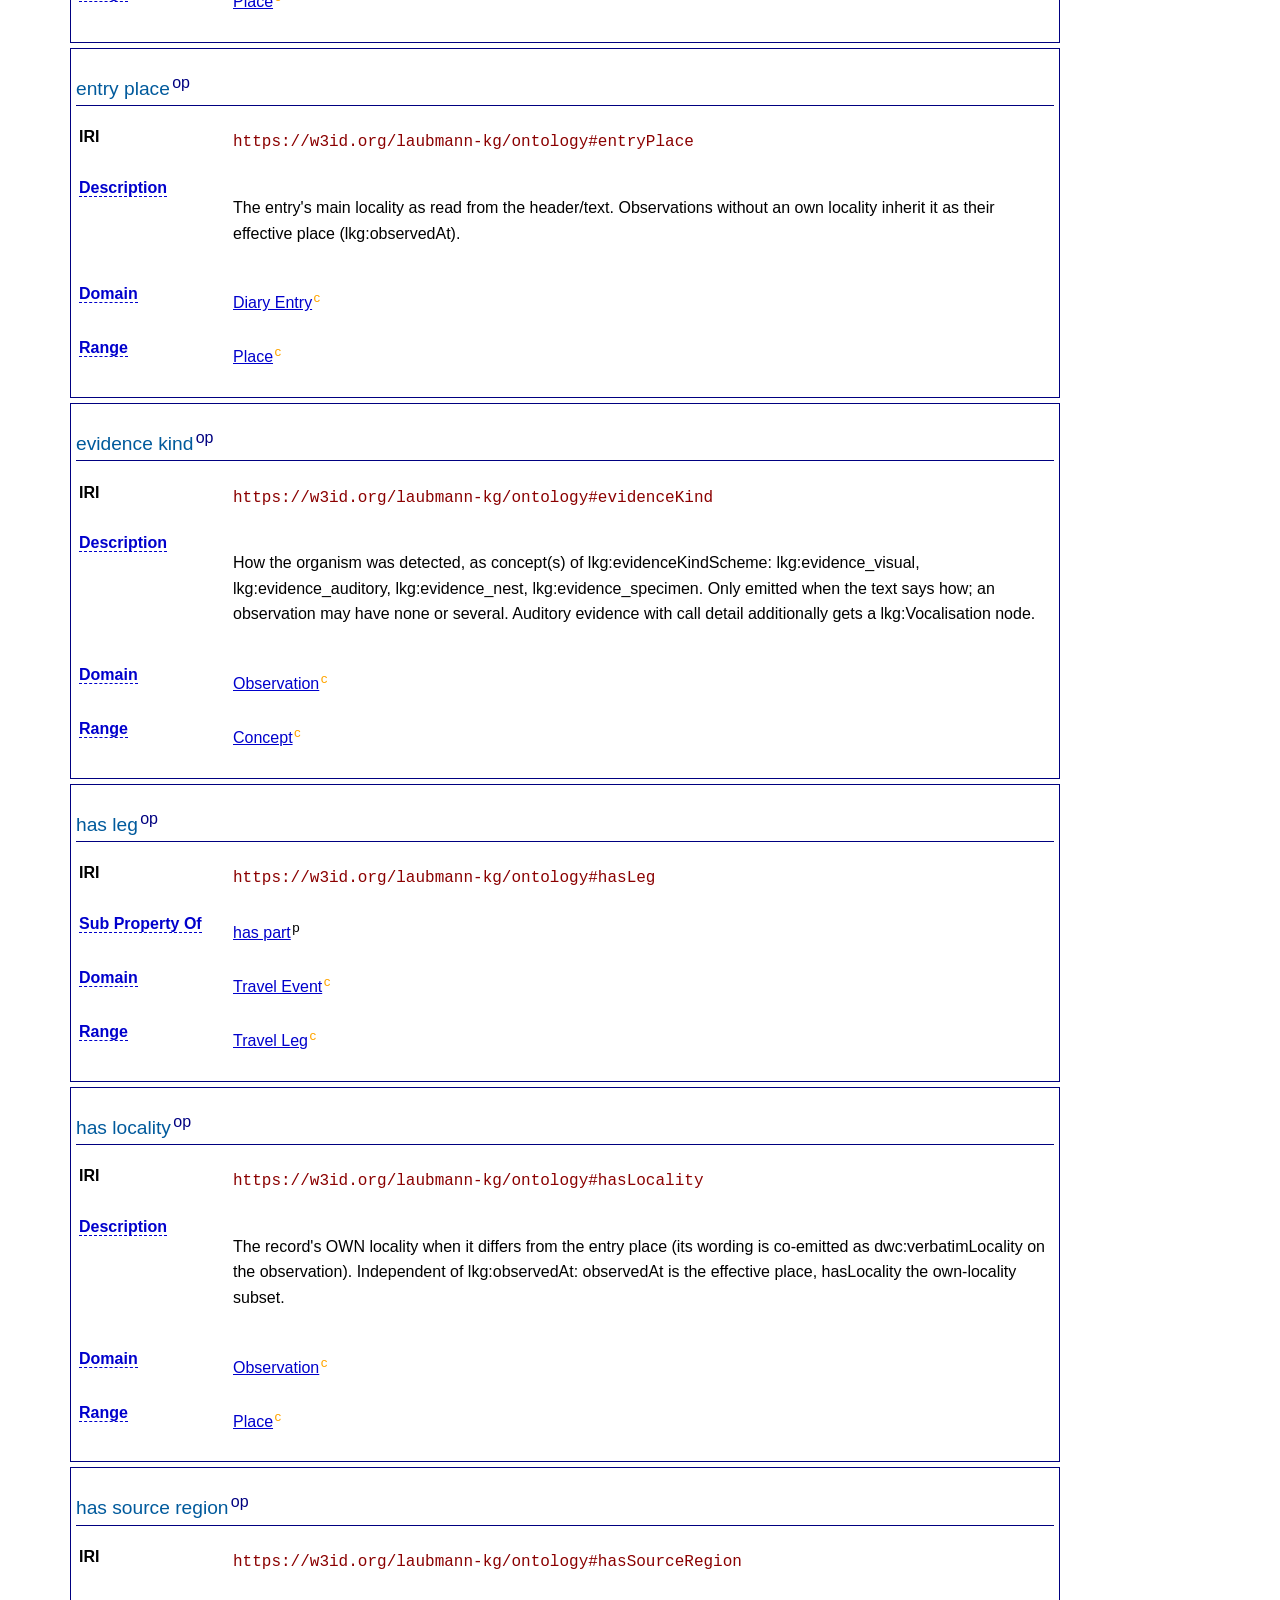
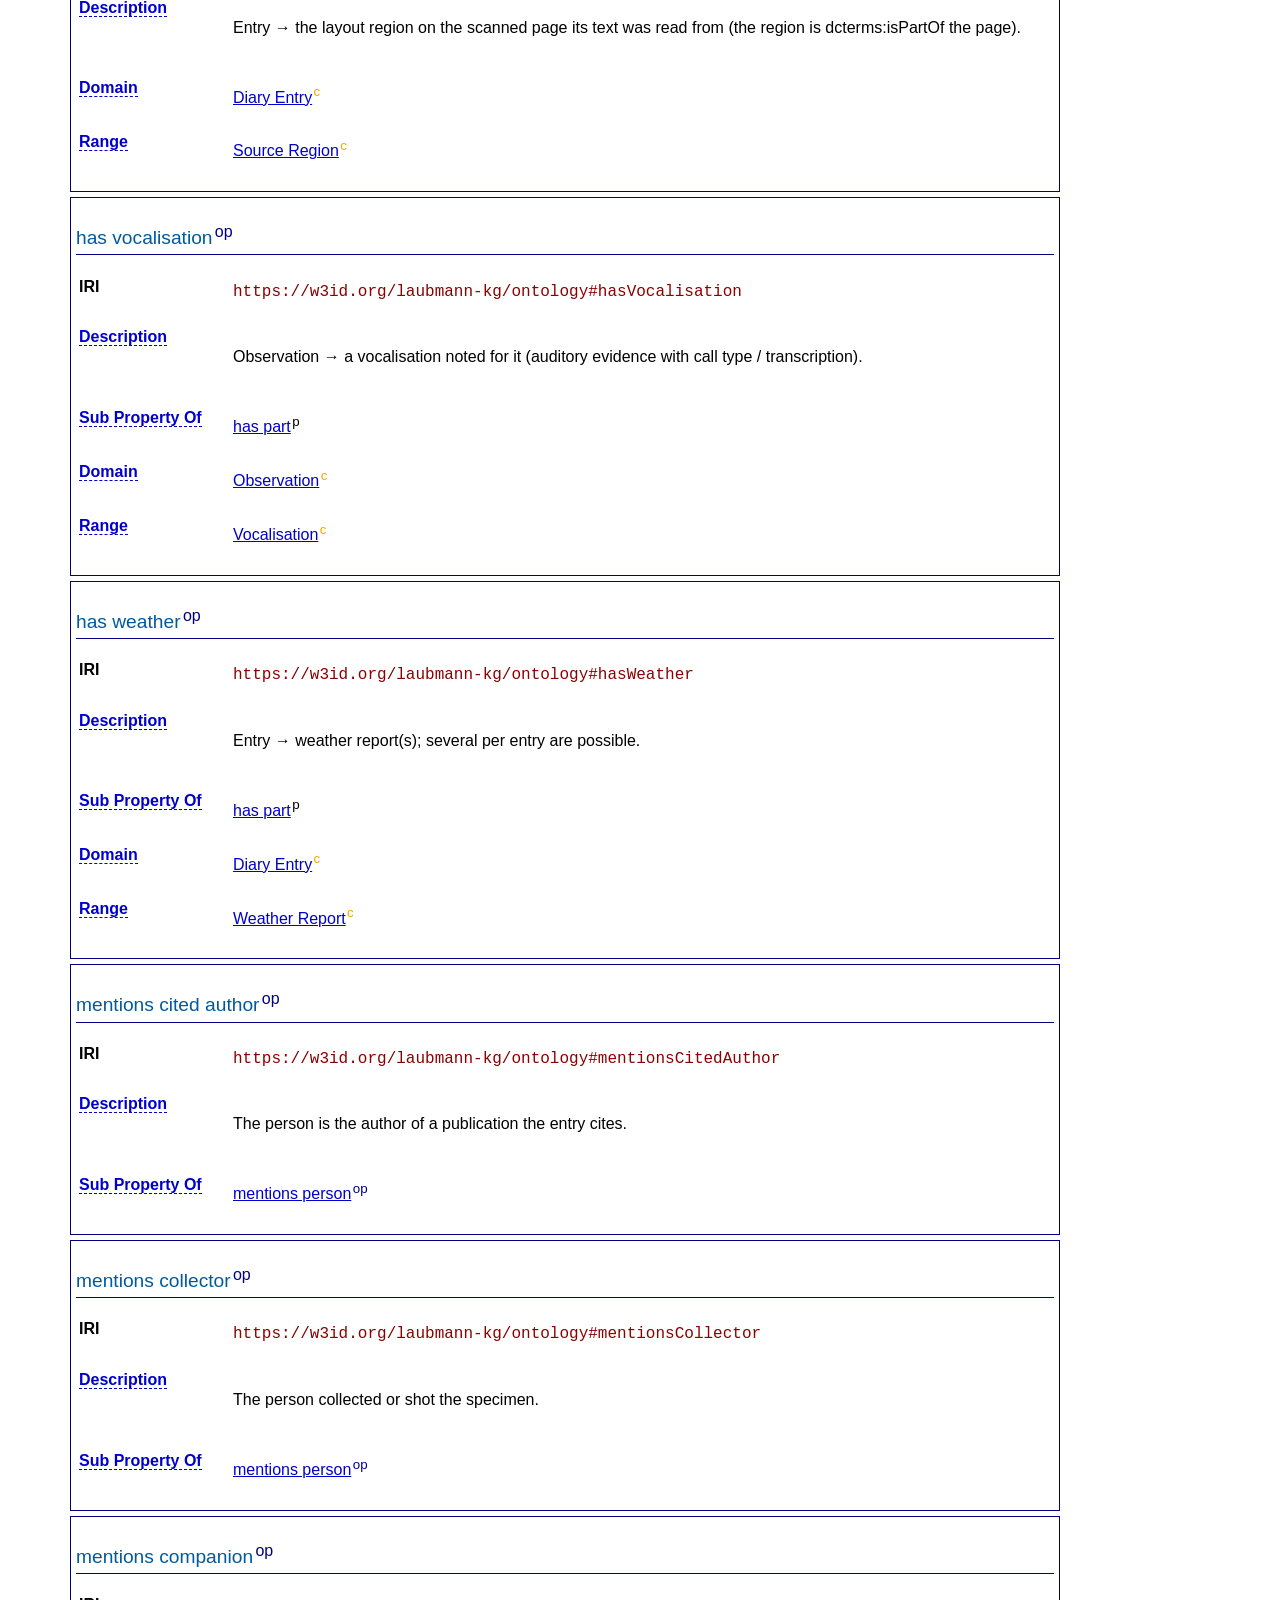
==== commit f0b4c8e2: "Docs: habitats/EUNIS and GeoNames/Wikidata links explained in the ontology description and the habit" ====
--- a/docs/ontology/index.html
+++ b/docs/ontology/index.html
@@ -392,7 +392,7 @@
     ],
     "https://schema.org/creator": [
       {
-        "@id": "_:ncdde62f8404e4505a162ad81f0661fc5b1"
+        "@id": "_:n07326d722db842d590581df58cb3bd69b1"
       }
     ],
     "https://schema.org/dateIssued": [
@@ -410,11 +410,11 @@
     "https://schema.org/description": [
       {
         "@language": "en",
-        "@value": "Project ontology for the HistOrniGraph knowledge graph built from the ornithological field diaries of Alfred Laubmann (Bavaria, 1917–1965, 34 volumes). Three grouping classes structure the model: archival units (volume, page, entry, layout region), entry records (what the extraction model reads out of one entry: observations as Darwin Core occurrences, travel events, weather reports) and record details (vocalisations, travel legs); the partonomy between them is explicit (dcterms:isPartOf / hasPart). Taxa, places and persons are shared referents. The ontology is Darwin-Core-first: wherever a dwc/dwciri, DCTERMS, PROV-O, SKOS, GeoSPARQL or schema.org term exists, the data graph uses that term alone; lkg: terms carry only project-specific meaning (record type, count qualifier, breeding evidence, movement, evidence kind, entry kind, weather, travel, mention roles). Controlled values are SKOS concept schemes in the same namespace; the data graph is validated with SHACL."
+        "@value": "Project ontology for the HistOrniGraph knowledge graph built from the ornithological field diaries of Alfred Laubmann (Bavaria, 1917–1965, 34 volumes). Three grouping classes structure the model: archival units (volume, page, entry, layout region), entry records (what the extraction model reads out of one entry: observations as Darwin Core occurrences, travel events, weather reports) and record details (vocalisations, travel legs); the partonomy between them is explicit (dcterms:isPartOf / hasPart). Taxa, places and persons are shared referents; habitats are NOT a class of this ontology but shared skos:Concepts of lkg:habitatScheme (see the controlled vocabularies), reached from an Observation via dwciri:habitat and mapped to the EUNIS habitat classification (2012) with skos:exactMatch / closeMatch / broadMatch (ontology 0.4.3); places carry owl:sameAs to their GeoNames feature and Wikidata item. The ontology is Darwin-Core-first: wherever a dwc/dwciri, DCTERMS, PROV-O, SKOS, GeoSPARQL or schema.org term exists, the data graph uses that term alone; lkg: terms carry only project-specific meaning (record type, count qualifier, breeding evidence, movement, evidence kind, entry kind, weather, travel, mention roles). Controlled values are SKOS concept schemes in the same namespace; the data graph is validated with SHACL."
       },
       {
         "@language": "en",
-        "@value": "Project ontology for the HistOrniGraph KG (diary entries, ornithological observations, travel, weather, persons, sources from Alfred Laubmann's field journals). Darwin-Core-first: standard terms are used wherever they exist; lkg: adds only project-specific terms. Grouping classes ArchivalUnit / EntryRecord / RecordDetail plus an explicit dcterms partonomy."
+        "@value": "Project ontology for the HistOrniGraph KG (diary entries, ornithological observations, travel, weather, persons, sources from Alfred Laubmann's field journals). Darwin-Core-first: standard terms are used wherever they exist; lkg: adds only project-specific terms. Grouping classes ArchivalUnit / EntryRecord / RecordDetail plus an explicit dcterms partonomy. Habitats are skos:Concepts in lkg:habitatScheme (dwciri:habitat), each mapped to a EUNIS habitat class (skos:exactMatch / closeMatch / broadMatch); places link to GeoNames and Wikidata (owl:sameAs)."
       }
     ],
     "https://schema.org/license": [
@@ -435,7 +435,7 @@
     ]
   },
   {
-    "@id": "_:ncdde62f8404e4505a162ad81f0661fc5b1",
+    "@id": "_:n07326d722db842d590581df58cb3bd69b1",
     "https://schema.org/name": [
       {
         "@value": "Laubmann KG Project"
@@ -557,8 +557,8 @@
             </dt>
             <dd>
               <ul class="pylodelitlist">
-                <li><p>Project ontology for the HistOrniGraph knowledge graph built from the ornithological field diaries of Alfred Laubmann (Bavaria, 1917–1965, 34 volumes). Three grouping classes structure the model: archival units (volume, page, entry, layout region), entry records (what the extraction model reads out of one entry: observations as Darwin Core occurrences, travel events, weather reports) and record details (vocalisations, travel legs); the partonomy between them is explicit (dcterms:isPartOf / hasPart). Taxa, places and persons are shared referents. The ontology is Darwin-Core-first: wherever a dwc/dwciri, DCTERMS, PROV-O, SKOS, GeoSPARQL or schema.org term exists, the data graph uses that term alone; lkg: terms carry only project-specific meaning (record type, count qualifier, breeding evidence, movement, evidence kind, entry kind, weather, travel, mention roles). Controlled values are SKOS concept schemes in the same namespace; the data graph is validated with SHACL.</p></li>
-                <li><p>Project ontology for the HistOrniGraph KG (diary entries, ornithological observations, travel, weather, persons, sources from Alfred Laubmann's field journals). Darwin-Core-first: standard terms are used wherever they exist; lkg: adds only project-specific terms. Grouping classes ArchivalUnit / EntryRecord / RecordDetail plus an explicit dcterms partonomy.</p></li>
+                <li><p>Project ontology for the HistOrniGraph knowledge graph built from the ornithological field diaries of Alfred Laubmann (Bavaria, 1917–1965, 34 volumes). Three grouping classes structure the model: archival units (volume, page, entry, layout region), entry records (what the extraction model reads out of one entry: observations as Darwin Core occurrences, travel events, weather reports) and record details (vocalisations, travel legs); the partonomy between them is explicit (dcterms:isPartOf / hasPart). Taxa, places and persons are shared referents; habitats are NOT a class of this ontology but shared skos:Concepts of lkg:habitatScheme (see the controlled vocabularies), reached from an Observation via dwciri:habitat and mapped to the EUNIS habitat classification (2012) with skos:exactMatch / closeMatch / broadMatch (ontology 0.4.3); places carry owl:sameAs to their GeoNames feature and Wikidata item. The ontology is Darwin-Core-first: wherever a dwc/dwciri, DCTERMS, PROV-O, SKOS, GeoSPARQL or schema.org term exists, the data graph uses that term alone; lkg: terms carry only project-specific meaning (record type, count qualifier, breeding evidence, movement, evidence kind, entry kind, weather, travel, mention roles). Controlled values are SKOS concept schemes in the same namespace; the data graph is validated with SHACL.</p></li>
+                <li><p>Project ontology for the HistOrniGraph KG (diary entries, ornithological observations, travel, weather, persons, sources from Alfred Laubmann's field journals). Darwin-Core-first: standard terms are used wherever they exist; lkg: adds only project-specific terms. Grouping classes ArchivalUnit / EntryRecord / RecordDetail plus an explicit dcterms partonomy. Habitats are skos:Concepts in lkg:habitatScheme (dwciri:habitat), each mapped to a EUNIS habitat class (skos:exactMatch / closeMatch / broadMatch); places link to GeoNames and Wikidata (owl:sameAs).</p></li>
               </ul>
             </dd>
           </div>
@@ -582,7 +582,7 @@
           </div>
           <div>
             <dt>
-              <a class="hover_property" href="http://purl.org/dc/terms/language" title="A language of the resource. Defined in None">Language</a>
+              <a class="hover_property" href="http://purl.org/dc/terms/language" title="Recommended practice is to use either a non-literal value representing a language from a controlled vocabulary such as ISO 639-2 or ISO 639-3, or a literal value consisting of an IETF Best Current Practice 47 [[IETF-BCP47](https://tools.ietf.org/html/bcp47)] language tag. Defined in None">Language</a>
             </dt>
             <dd>
               <ul class="pylodelitlist">
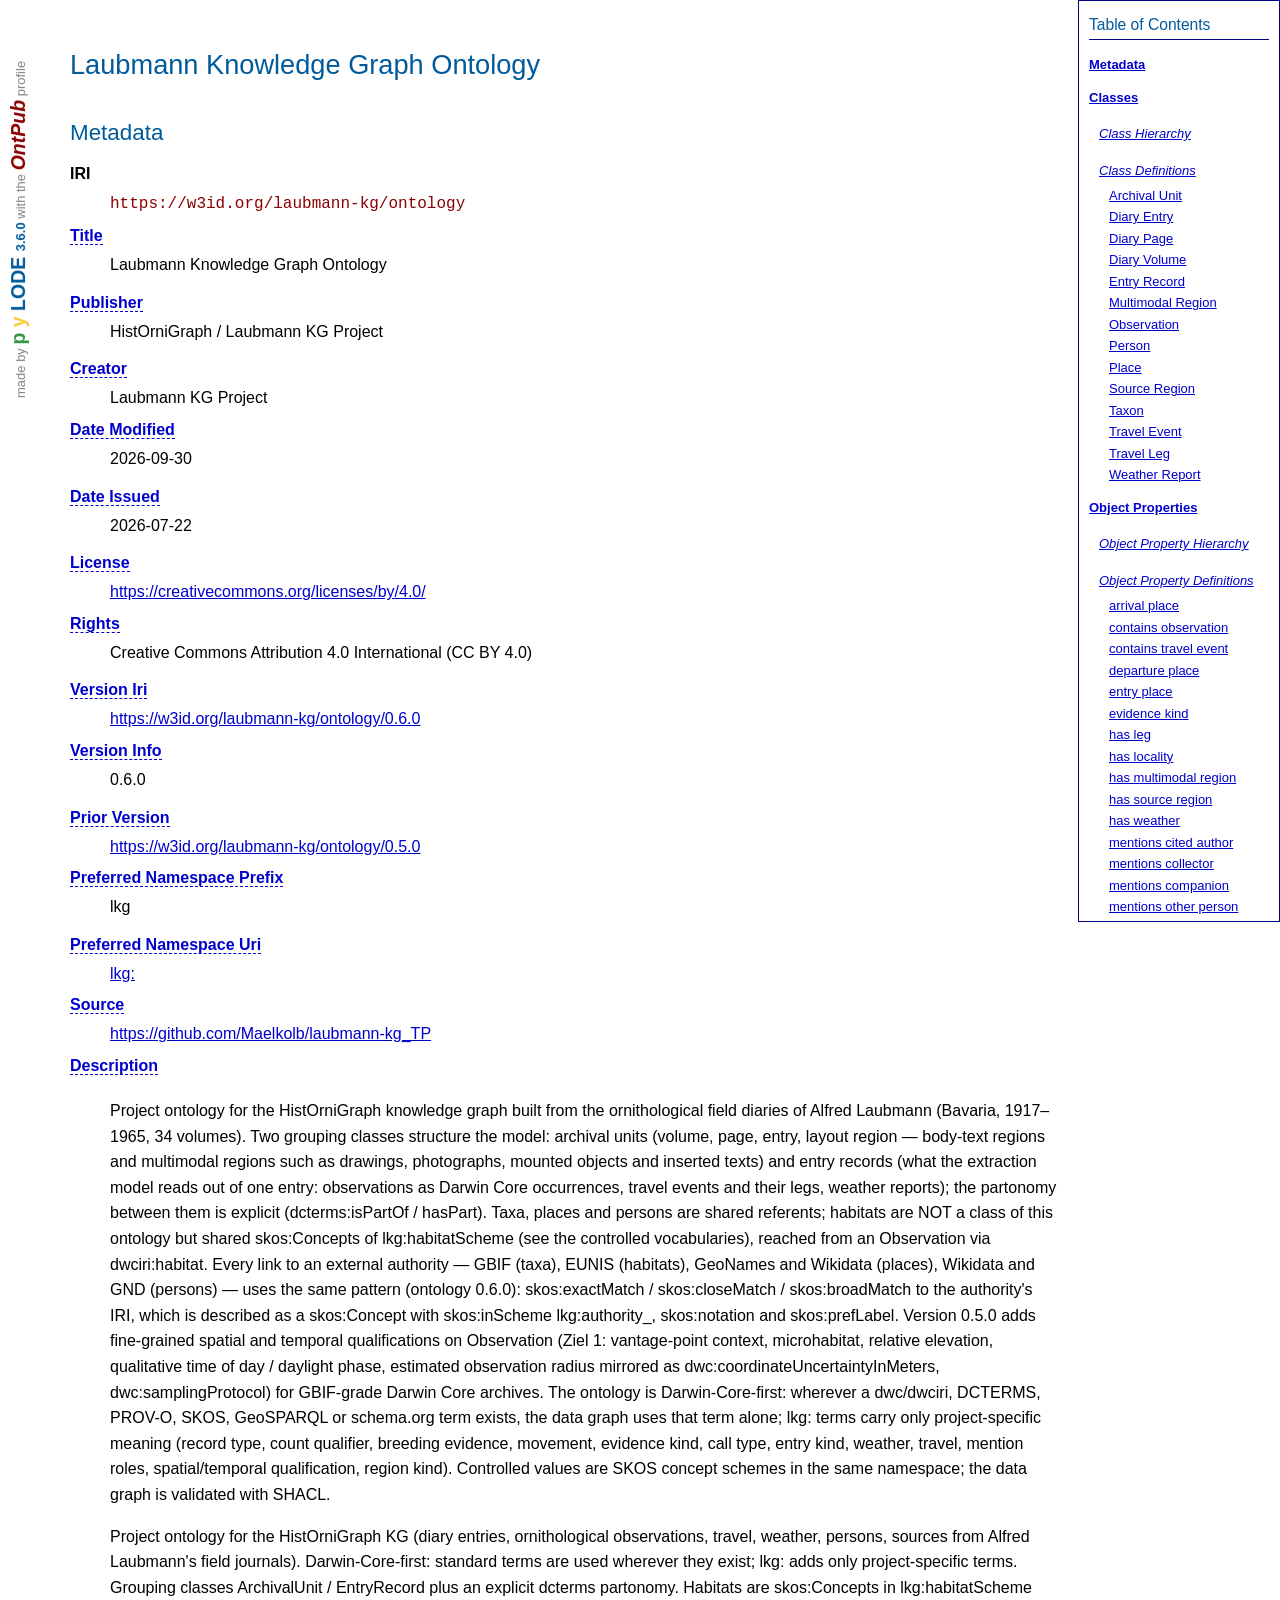
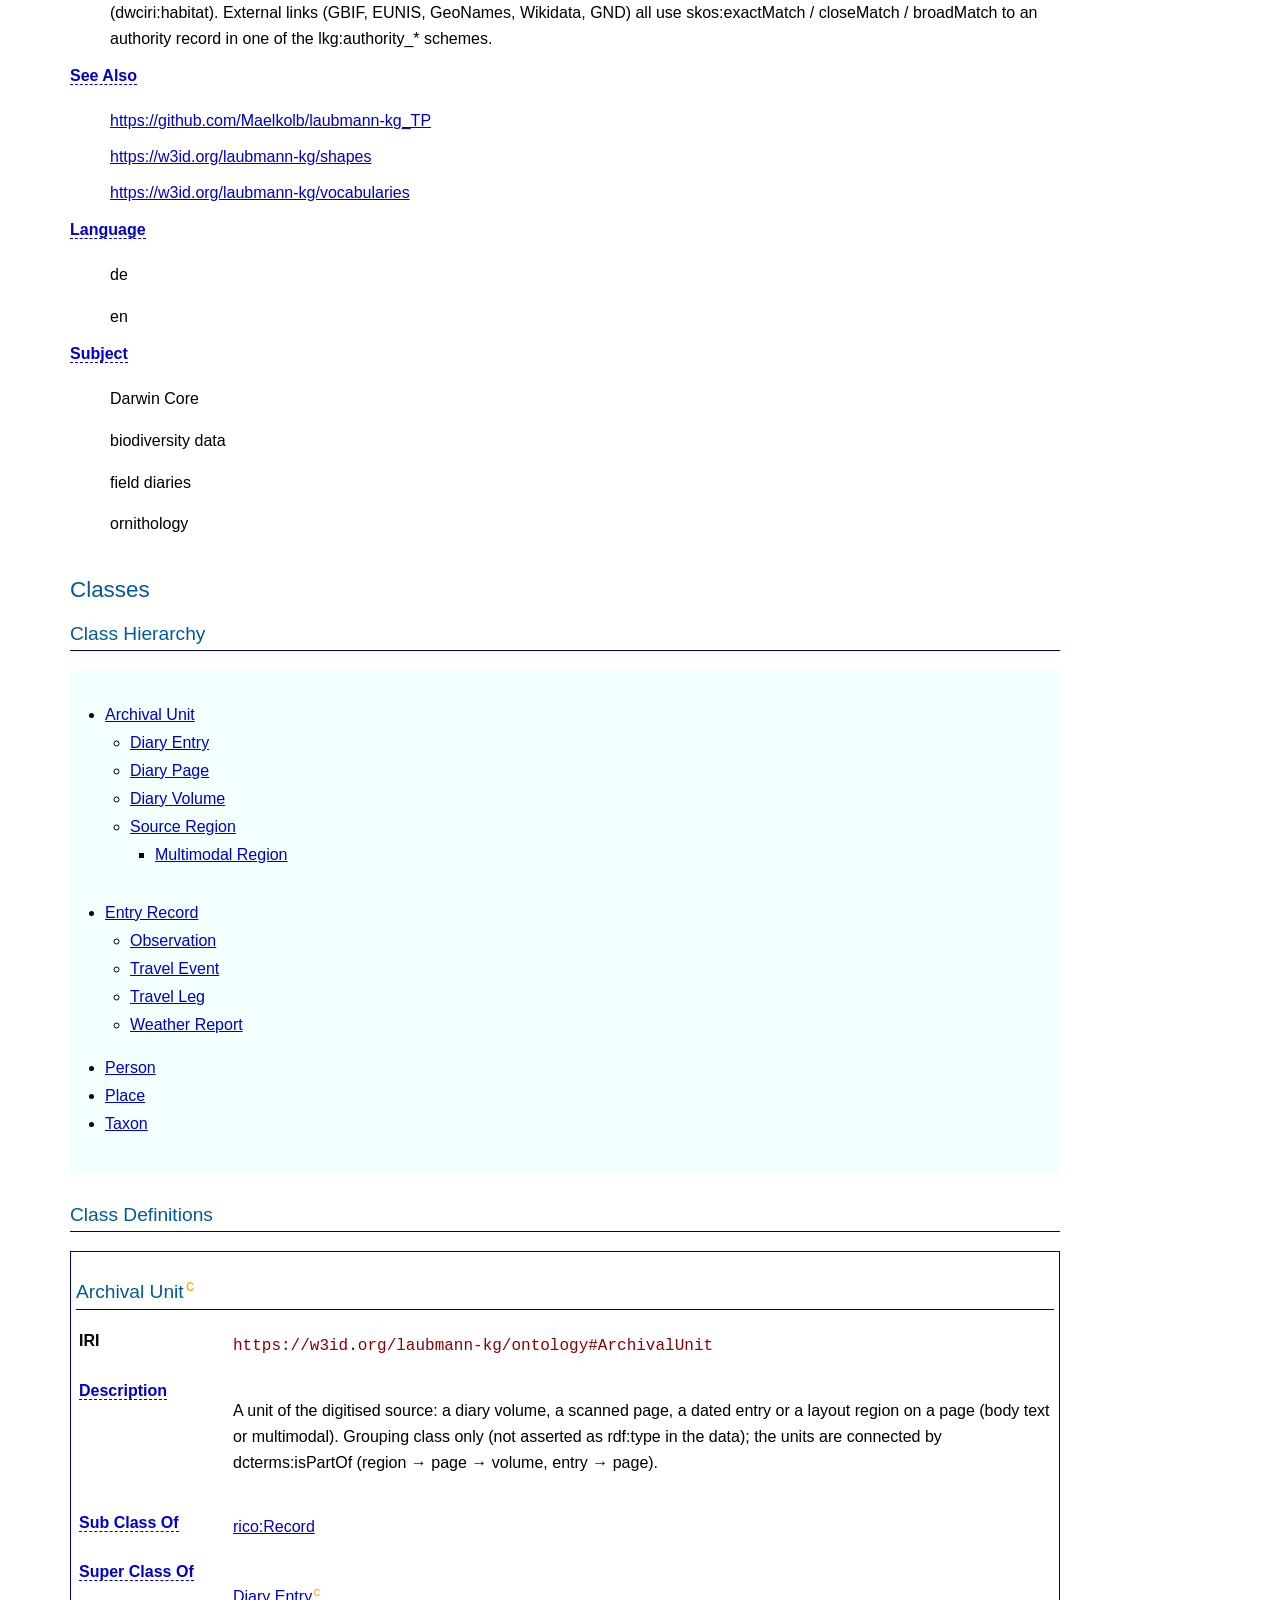
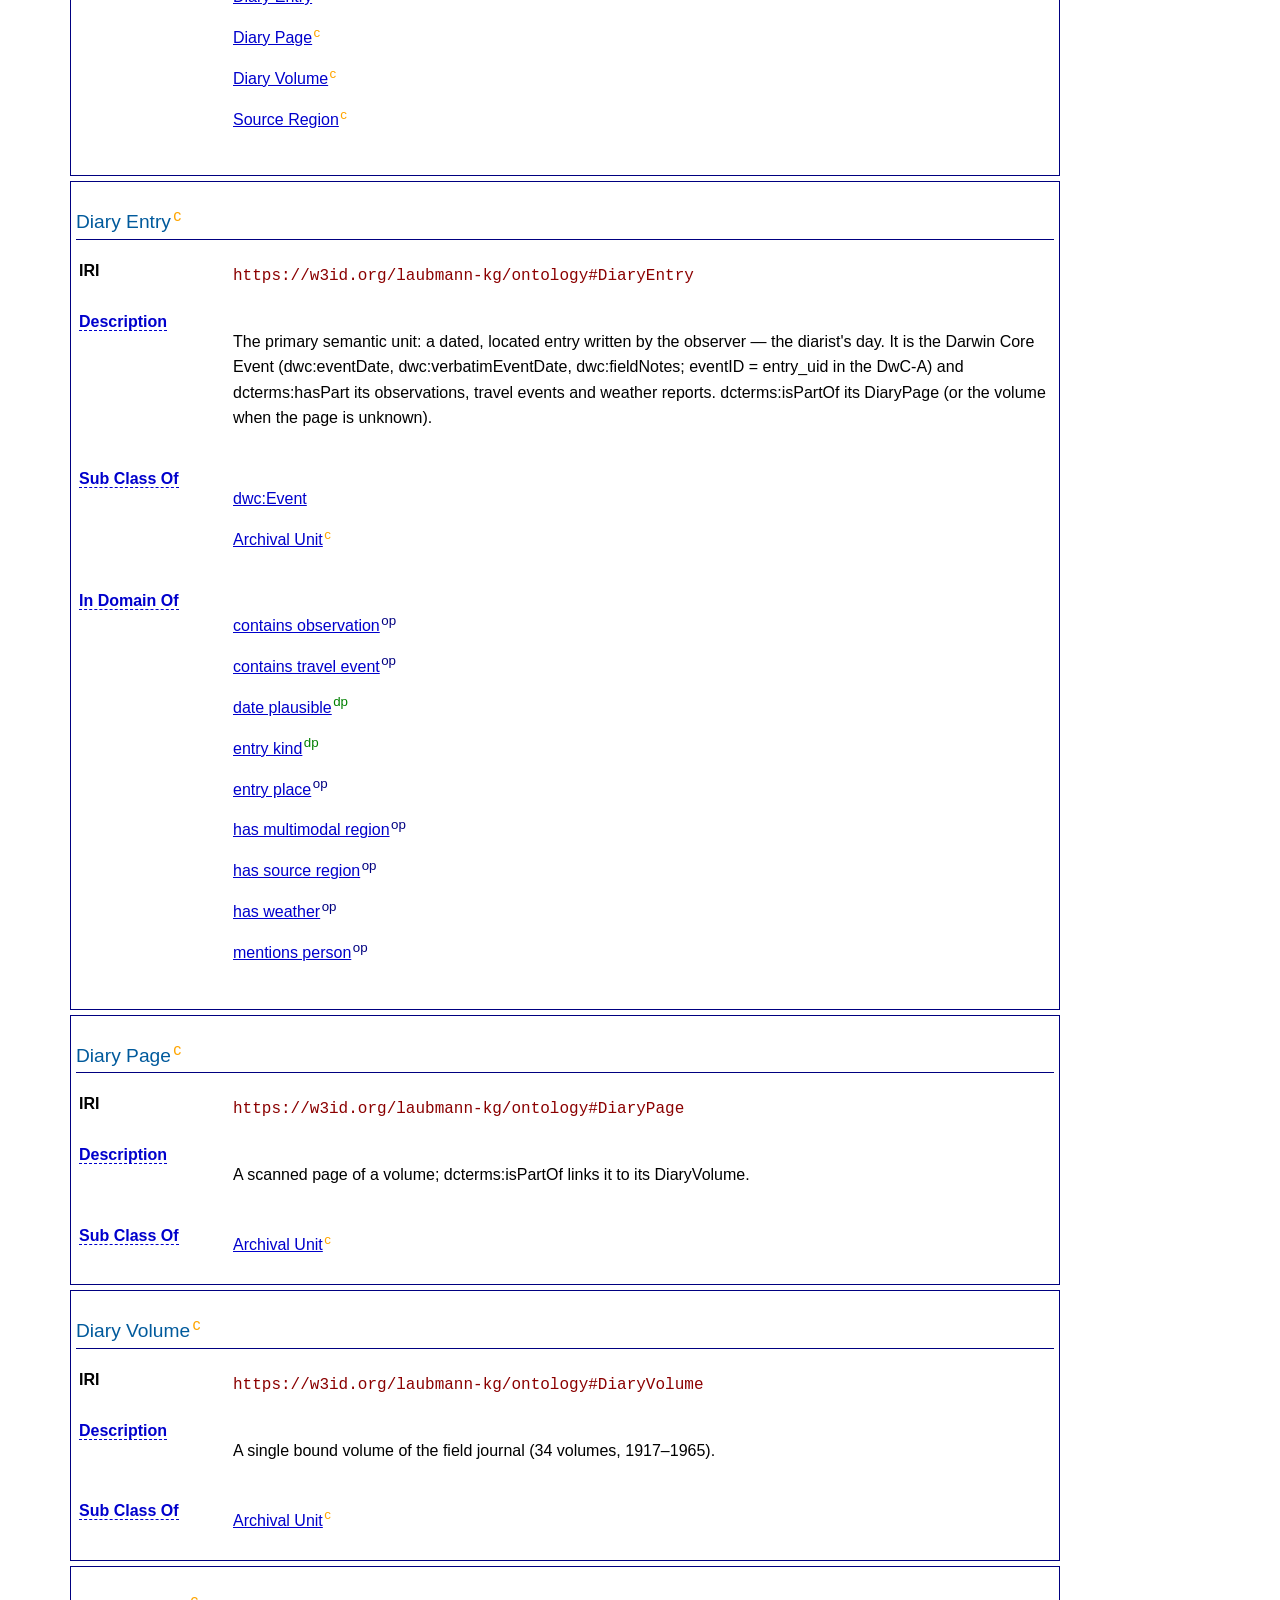
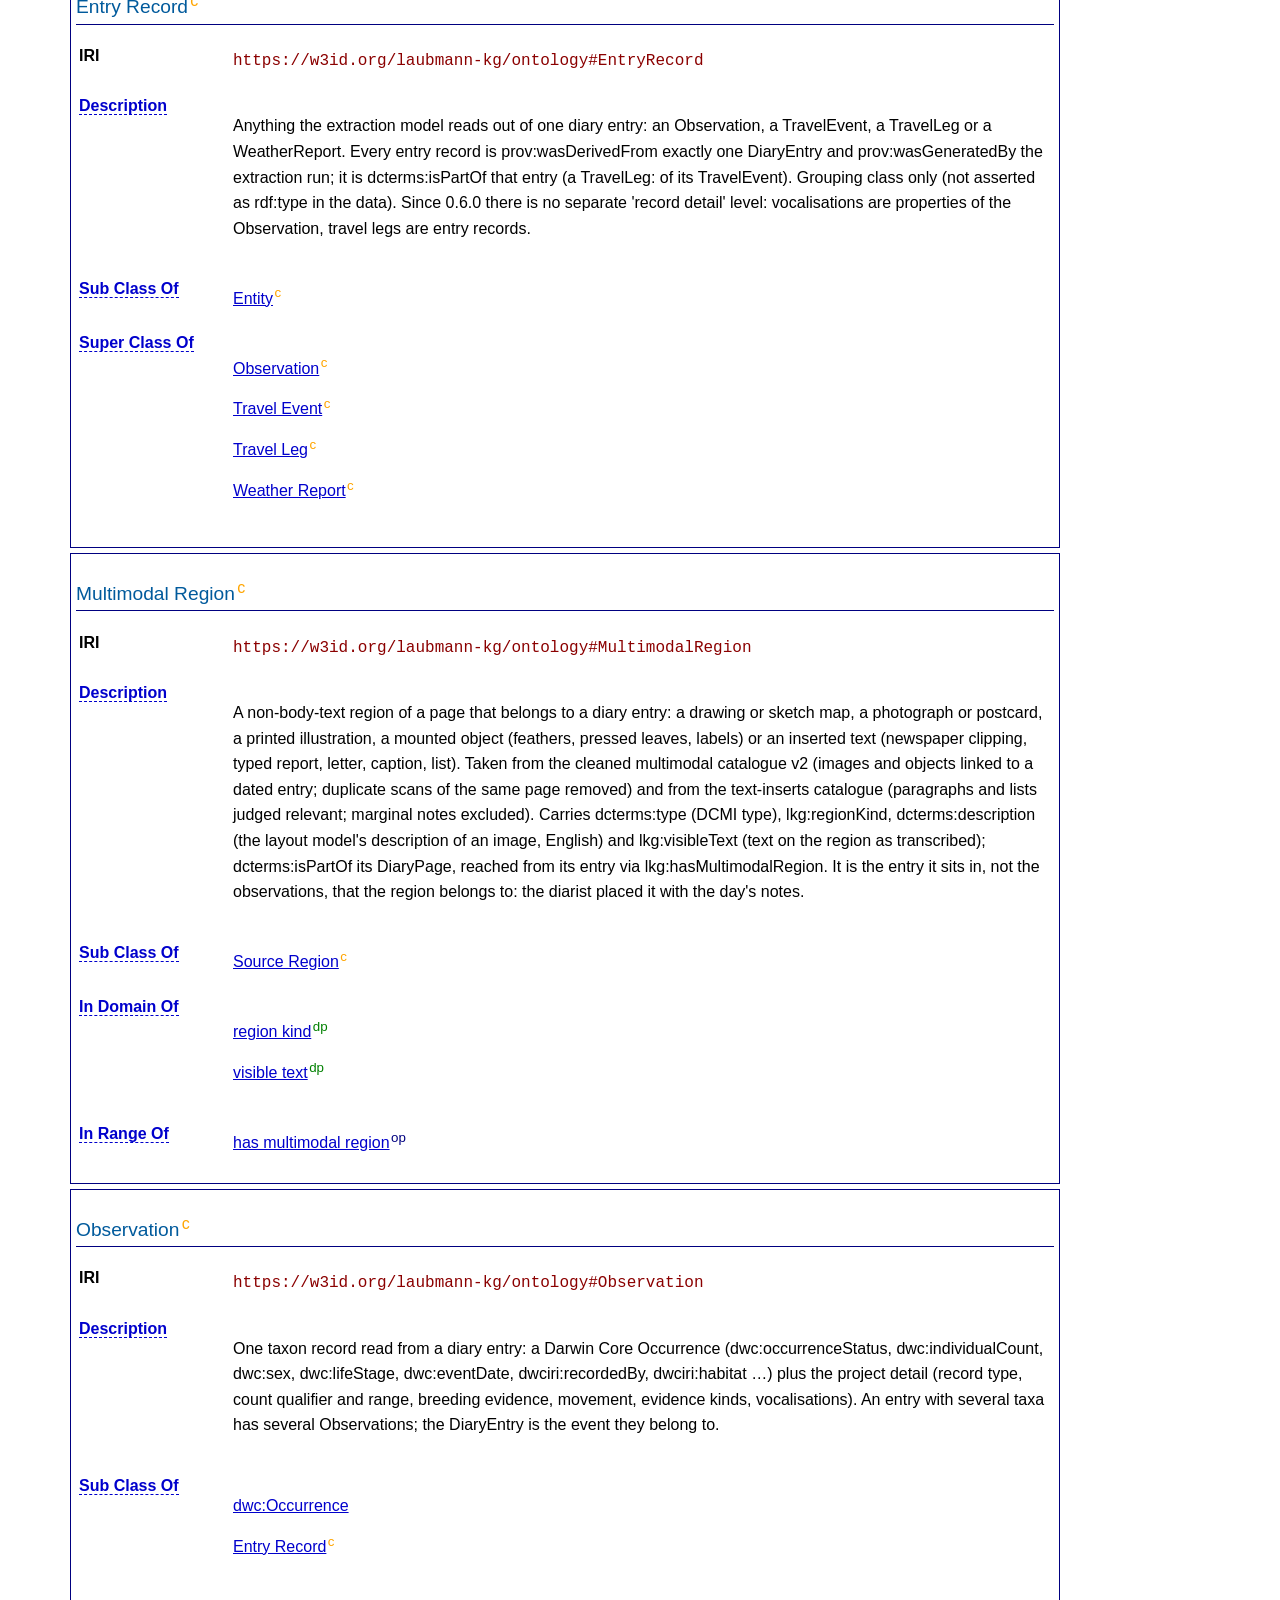
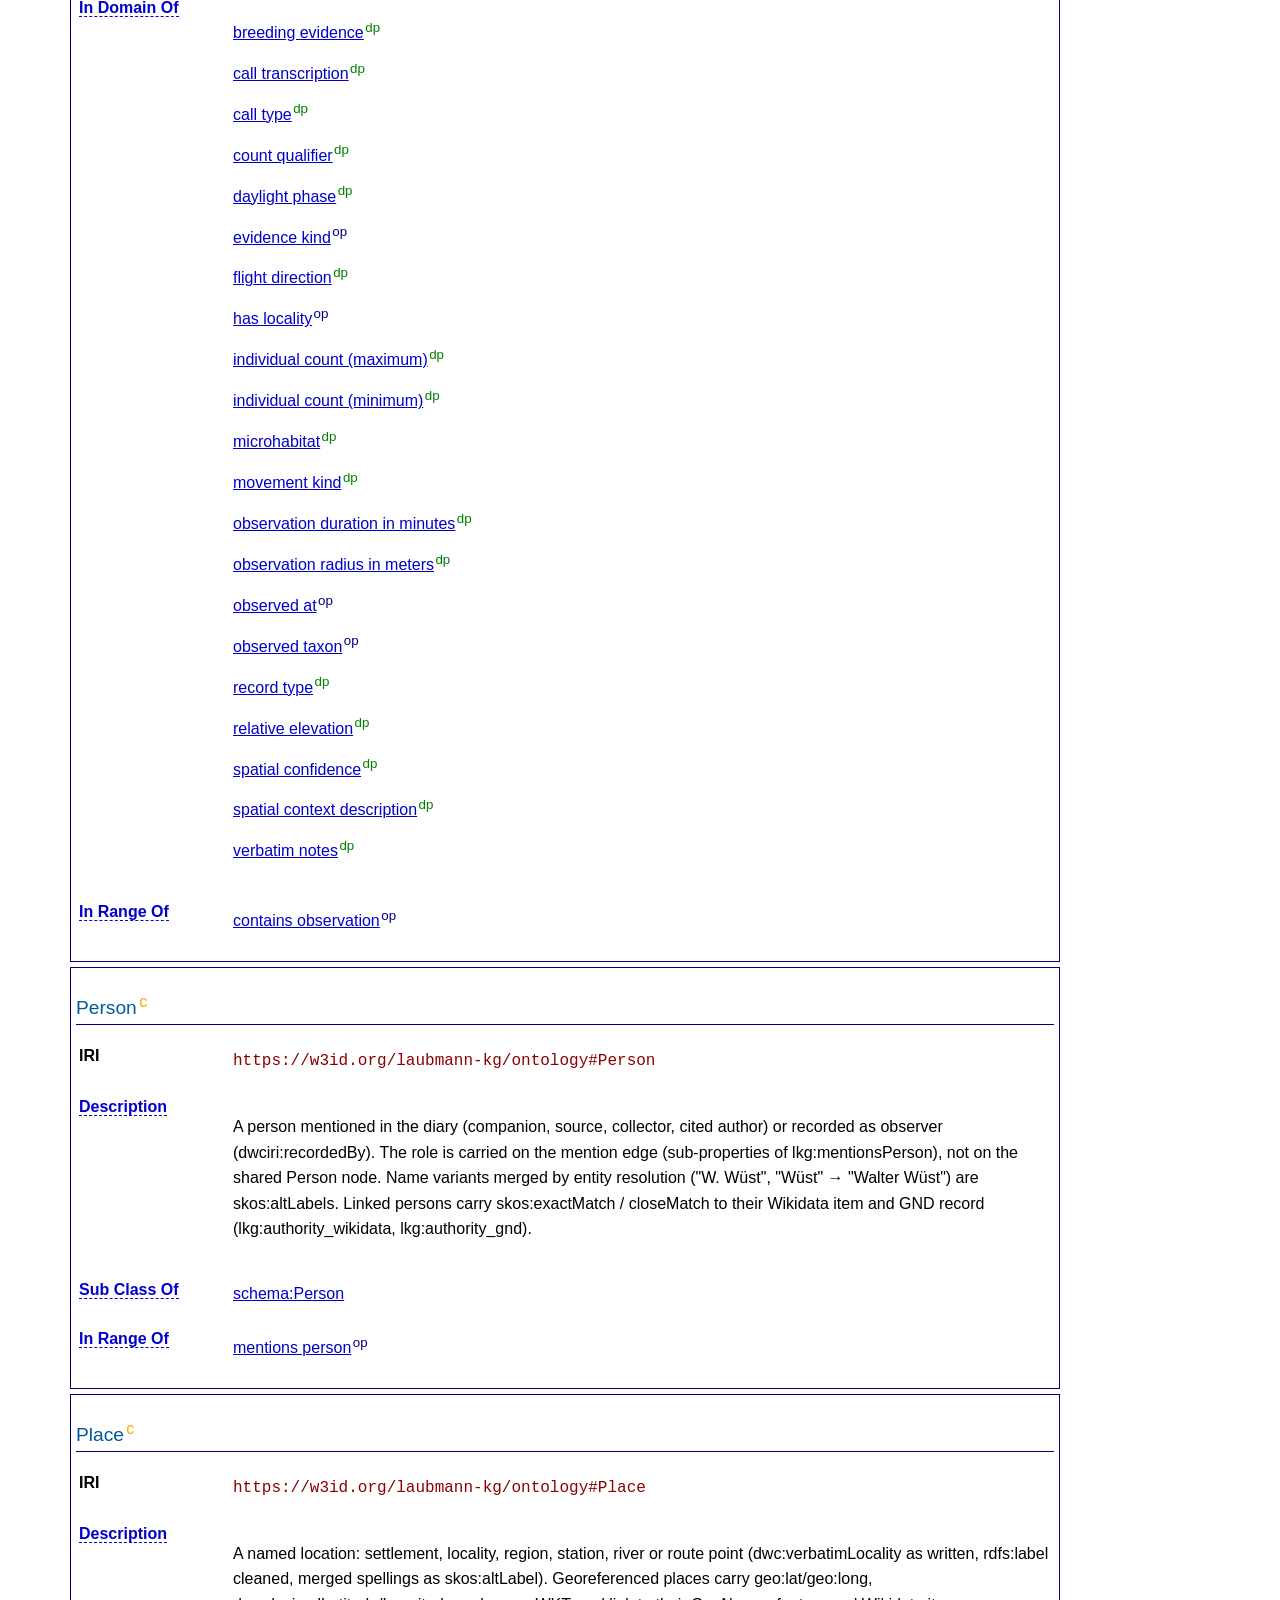
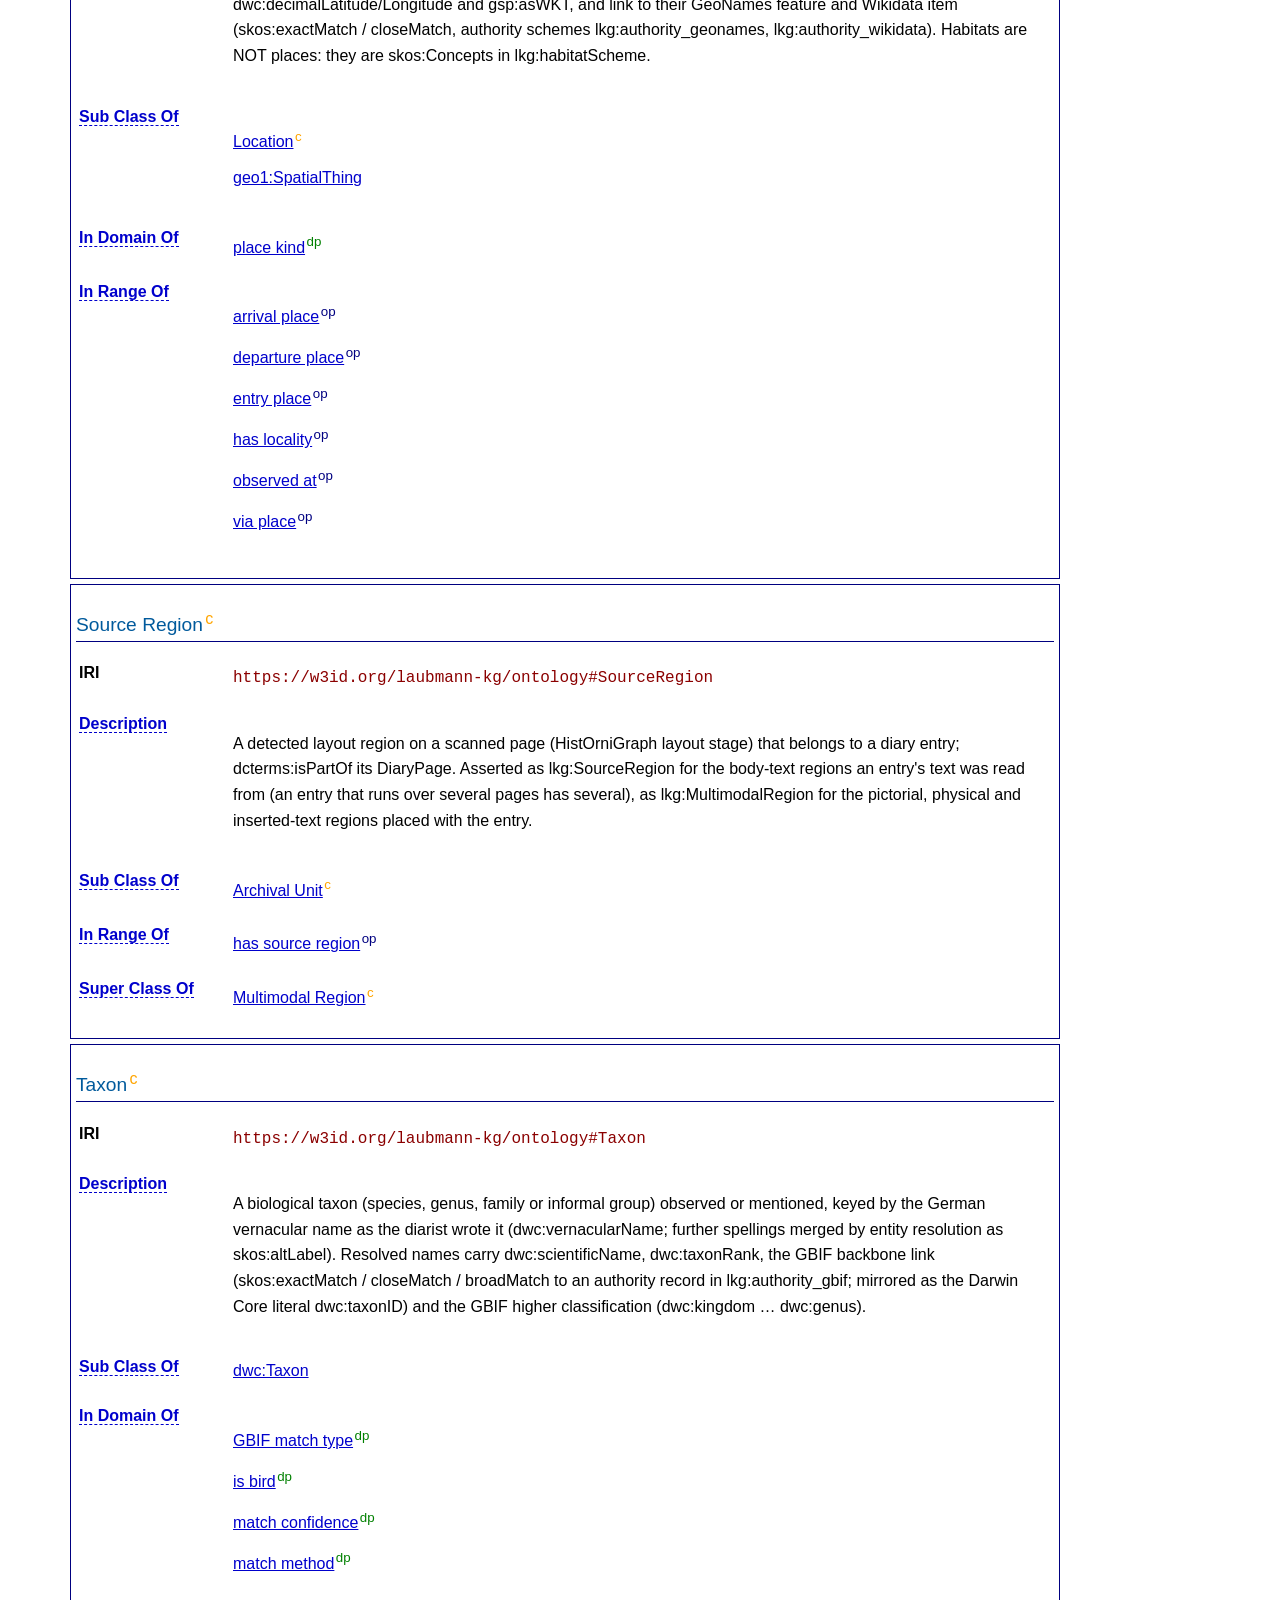
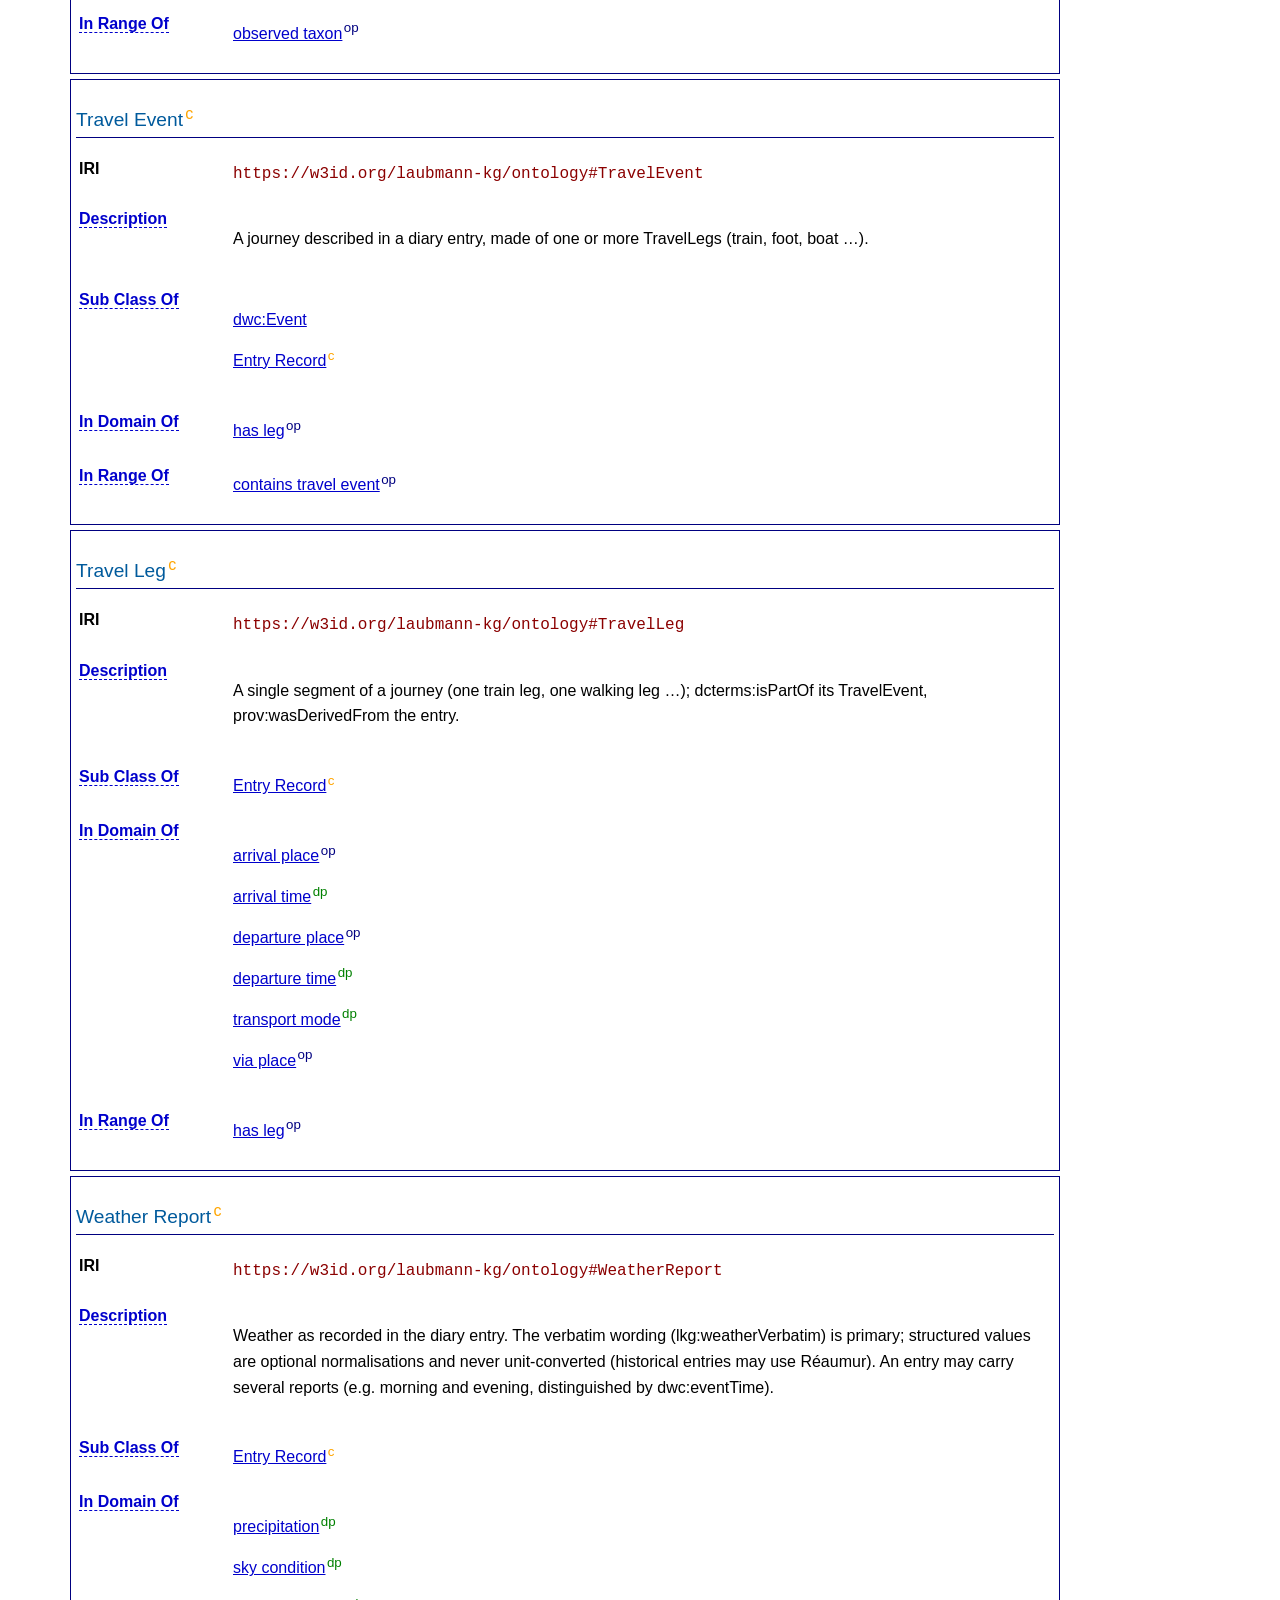
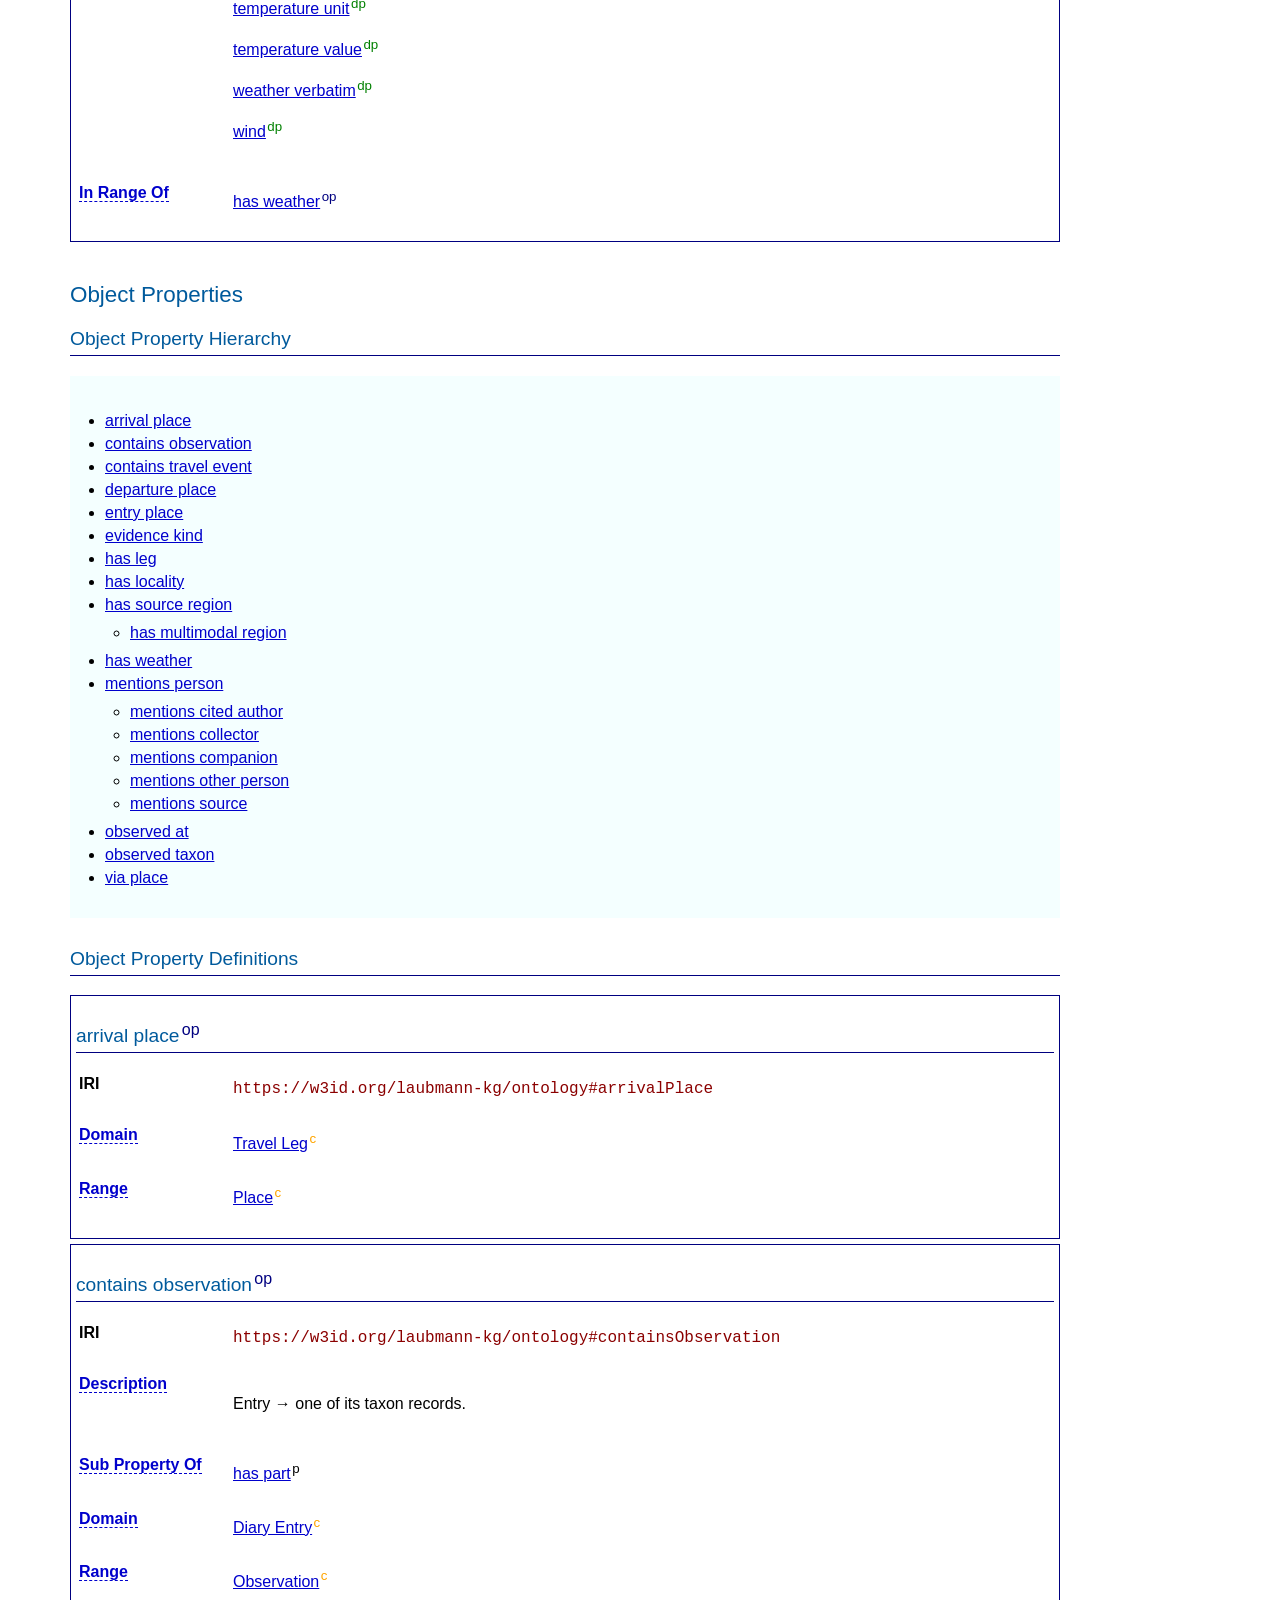
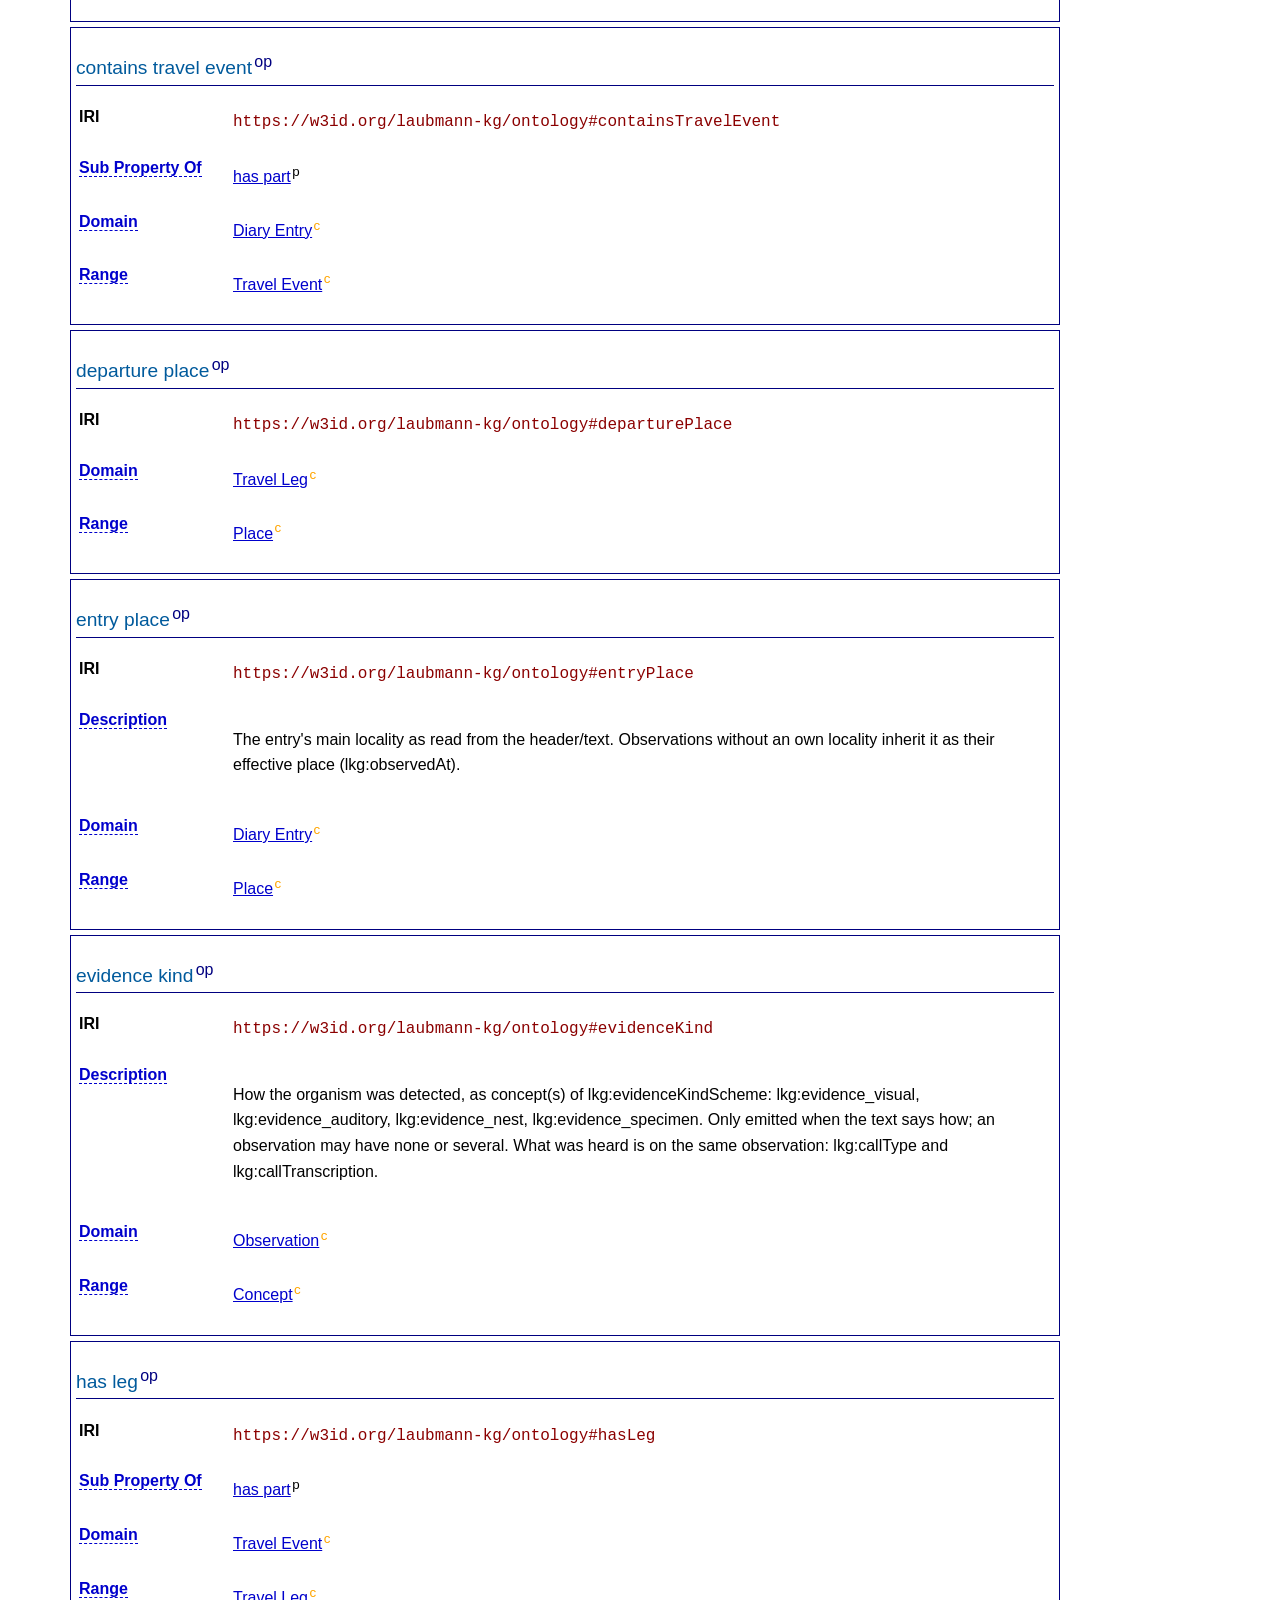
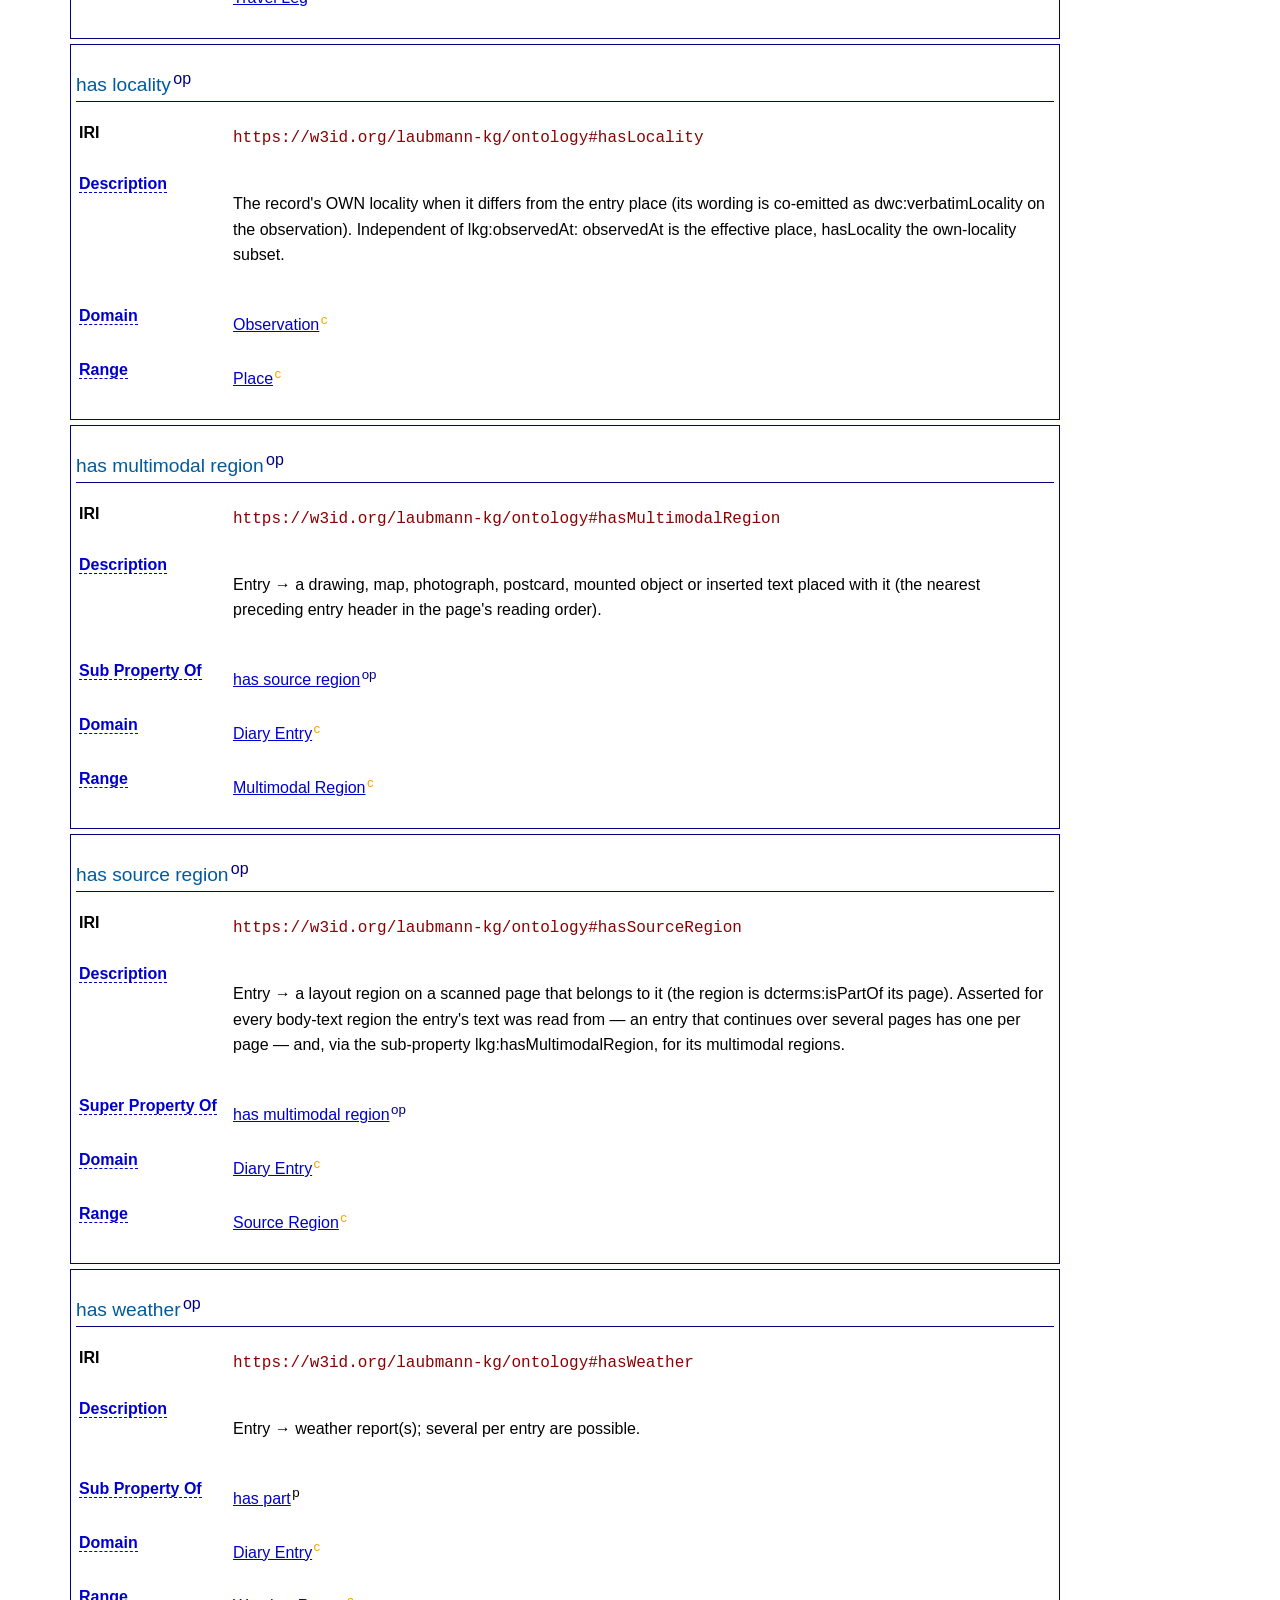
==== commit d7329127: "Ontology 0.6.0: one authority-link pattern, flat vocalisations, multimodal regions - External links:" ====
--- a/docs/ontology/index.html
+++ b/docs/ontology/index.html
@@ -392,7 +392,7 @@
     ],
     "https://schema.org/creator": [
       {
-        "@id": "_:n07326d722db842d590581df58cb3bd69b1"
+        "@id": "_:nb19cb8f1c05b4c77a372b428c0f8e17ab1"
       }
     ],
     "https://schema.org/dateIssued": [
@@ -404,17 +404,17 @@
     "https://schema.org/dateModified": [
       {
         "@type": "http://www.w3.org/2001/XMLSchema#date",
-        "@value": "2026-08-19"
+        "@value": "2026-09-30"
       }
     ],
     "https://schema.org/description": [
       {
         "@language": "en",
-        "@value": "Project ontology for the HistOrniGraph knowledge graph built from the ornithological field diaries of Alfred Laubmann (Bavaria, 1917–1965, 34 volumes). Three grouping classes structure the model: archival units (volume, page, entry, layout region), entry records (what the extraction model reads out of one entry: observations as Darwin Core occurrences, travel events, weather reports) and record details (vocalisations, travel legs); the partonomy between them is explicit (dcterms:isPartOf / hasPart). Taxa, places and persons are shared referents; habitats are NOT a class of this ontology but shared skos:Concepts of lkg:habitatScheme (see the controlled vocabularies), reached from an Observation via dwciri:habitat and mapped to the EUNIS habitat classification (2012) with skos:exactMatch / closeMatch / broadMatch (ontology 0.4.3); places carry owl:sameAs to their GeoNames feature and Wikidata item. The ontology is Darwin-Core-first: wherever a dwc/dwciri, DCTERMS, PROV-O, SKOS, GeoSPARQL or schema.org term exists, the data graph uses that term alone; lkg: terms carry only project-specific meaning (record type, count qualifier, breeding evidence, movement, evidence kind, entry kind, weather, travel, mention roles). Controlled values are SKOS concept schemes in the same namespace; the data graph is validated with SHACL."
+        "@value": "Project ontology for the HistOrniGraph knowledge graph built from the ornithological field diaries of Alfred Laubmann (Bavaria, 1917–1965, 34 volumes). Two grouping classes structure the model: archival units (volume, page, entry, layout region — body-text regions and multimodal regions such as drawings, photographs, mounted objects and inserted texts) and entry records (what the extraction model reads out of one entry: observations as Darwin Core occurrences, travel events and their legs, weather reports); the partonomy between them is explicit (dcterms:isPartOf / hasPart). Taxa, places and persons are shared referents; habitats are NOT a class of this ontology but shared skos:Concepts of lkg:habitatScheme (see the controlled vocabularies), reached from an Observation via dwciri:habitat. Every link to an external authority — GBIF (taxa), EUNIS (habitats), GeoNames and Wikidata (places), Wikidata and GND (persons) — uses the same pattern (ontology 0.6.0): skos:exactMatch / skos:closeMatch / skos:broadMatch to the authority's IRI, which is described as a skos:Concept with skos:inScheme lkg:authority_<name>, skos:notation and skos:prefLabel. Version 0.5.0 adds fine-grained spatial and temporal qualifications on Observation (Ziel 1: vantage-point context, microhabitat, relative elevation, qualitative time of day / daylight phase, estimated observation radius mirrored as dwc:coordinateUncertaintyInMeters, dwc:samplingProtocol) for GBIF-grade Darwin Core archives. The ontology is Darwin-Core-first: wherever a dwc/dwciri, DCTERMS, PROV-O, SKOS, GeoSPARQL or schema.org term exists, the data graph uses that term alone; lkg: terms carry only project-specific meaning (record type, count qualifier, breeding evidence, movement, evidence kind, call type, entry kind, weather, travel, mention roles, spatial/temporal qualification, region kind). Controlled values are SKOS concept schemes in the same namespace; the data graph is validated with SHACL."
       },
       {
         "@language": "en",
-        "@value": "Project ontology for the HistOrniGraph KG (diary entries, ornithological observations, travel, weather, persons, sources from Alfred Laubmann's field journals). Darwin-Core-first: standard terms are used wherever they exist; lkg: adds only project-specific terms. Grouping classes ArchivalUnit / EntryRecord / RecordDetail plus an explicit dcterms partonomy. Habitats are skos:Concepts in lkg:habitatScheme (dwciri:habitat), each mapped to a EUNIS habitat class (skos:exactMatch / closeMatch / broadMatch); places link to GeoNames and Wikidata (owl:sameAs)."
+        "@value": "Project ontology for the HistOrniGraph KG (diary entries, ornithological observations, travel, weather, persons, sources from Alfred Laubmann's field journals). Darwin-Core-first: standard terms are used wherever they exist; lkg: adds only project-specific terms. Grouping classes ArchivalUnit / EntryRecord plus an explicit dcterms partonomy. Habitats are skos:Concepts in lkg:habitatScheme (dwciri:habitat). External links (GBIF, EUNIS, GeoNames, Wikidata, GND) all use skos:exactMatch / closeMatch / broadMatch to an authority record in one of the lkg:authority_* schemes."
       }
     ],
     "https://schema.org/license": [
@@ -435,7 +435,7 @@
     ]
   },
   {
-    "@id": "_:n07326d722db842d590581df58cb3bd69b1",
+    "@id": "_:nb19cb8f1c05b4c77a372b428c0f8e17ab1",
     "https://schema.org/name": [
       {
         "@value": "Laubmann KG Project"
@@ -485,7 +485,7 @@
             <dt>
               <a class="hover_property" href="http://purl.org/dc/terms/modified" title="Date on which the resource was changed. Defined in DCMI Metadata Terms">Date Modified</a>
             </dt>
-            <dd><p>2026-08-19</p></dd>
+            <dd><p>2026-09-30</p></dd>
           </div>
           <div>
             <dt>
@@ -512,21 +512,21 @@
               <a class="hover_property" href="http://www.w3.org/2002/07/owl#versionIRI" title="The property that identifies the version IRI of an ontology. Defined in The OWL 2 Schema vocabulary (OWL 2)">Version Iri</a>
             </dt>
             <dd>
-              <a href="https://w3id.org/laubmann-kg/ontology/0.4.3">https://w3id.org/laubmann-kg/ontology/0.4.3</a>
+              <a href="https://w3id.org/laubmann-kg/ontology/0.6.0">https://w3id.org/laubmann-kg/ontology/0.6.0</a>
             </dd>
           </div>
           <div>
             <dt>
               <a class="hover_property" href="http://www.w3.org/2002/07/owl#versionInfo" title="The annotation property that provides version information for an ontology or another OWL construct. Defined in The OWL 2 Schema vocabulary (OWL 2)">Version Info</a>
             </dt>
-            <dd><p>0.4.3</p></dd>
+            <dd><p>0.6.0</p></dd>
           </div>
           <div>
             <dt>
               <a class="hover_property" href="http://www.w3.org/2002/07/owl#priorVersion" title="The annotation property that indicates the predecessor ontology of a given ontology. Defined in The OWL 2 Schema vocabulary (OWL 2)">Prior Version</a>
             </dt>
             <dd>
-              <a href="https://w3id.org/laubmann-kg/ontology/0.4.2">https://w3id.org/laubmann-kg/ontology/0.4.2</a>
+              <a href="https://w3id.org/laubmann-kg/ontology/0.5.0">https://w3id.org/laubmann-kg/ontology/0.5.0</a>
             </dd>
           </div>
           <div>
@@ -557,8 +557,8 @@
             </dt>
             <dd>
               <ul class="pylodelitlist">
-                <li><p>Project ontology for the HistOrniGraph knowledge graph built from the ornithological field diaries of Alfred Laubmann (Bavaria, 1917–1965, 34 volumes). Three grouping classes structure the model: archival units (volume, page, entry, layout region), entry records (what the extraction model reads out of one entry: observations as Darwin Core occurrences, travel events, weather reports) and record details (vocalisations, travel legs); the partonomy between them is explicit (dcterms:isPartOf / hasPart). Taxa, places and persons are shared referents; habitats are NOT a class of this ontology but shared skos:Concepts of lkg:habitatScheme (see the controlled vocabularies), reached from an Observation via dwciri:habitat and mapped to the EUNIS habitat classification (2012) with skos:exactMatch / closeMatch / broadMatch (ontology 0.4.3); places carry owl:sameAs to their GeoNames feature and Wikidata item. The ontology is Darwin-Core-first: wherever a dwc/dwciri, DCTERMS, PROV-O, SKOS, GeoSPARQL or schema.org term exists, the data graph uses that term alone; lkg: terms carry only project-specific meaning (record type, count qualifier, breeding evidence, movement, evidence kind, entry kind, weather, travel, mention roles). Controlled values are SKOS concept schemes in the same namespace; the data graph is validated with SHACL.</p></li>
-                <li><p>Project ontology for the HistOrniGraph KG (diary entries, ornithological observations, travel, weather, persons, sources from Alfred Laubmann's field journals). Darwin-Core-first: standard terms are used wherever they exist; lkg: adds only project-specific terms. Grouping classes ArchivalUnit / EntryRecord / RecordDetail plus an explicit dcterms partonomy. Habitats are skos:Concepts in lkg:habitatScheme (dwciri:habitat), each mapped to a EUNIS habitat class (skos:exactMatch / closeMatch / broadMatch); places link to GeoNames and Wikidata (owl:sameAs).</p></li>
+                <li><p>Project ontology for the HistOrniGraph knowledge graph built from the ornithological field diaries of Alfred Laubmann (Bavaria, 1917–1965, 34 volumes). Two grouping classes structure the model: archival units (volume, page, entry, layout region — body-text regions and multimodal regions such as drawings, photographs, mounted objects and inserted texts) and entry records (what the extraction model reads out of one entry: observations as Darwin Core occurrences, travel events and their legs, weather reports); the partonomy between them is explicit (dcterms:isPartOf / hasPart). Taxa, places and persons are shared referents; habitats are NOT a class of this ontology but shared skos:Concepts of lkg:habitatScheme (see the controlled vocabularies), reached from an Observation via dwciri:habitat. Every link to an external authority — GBIF (taxa), EUNIS (habitats), GeoNames and Wikidata (places), Wikidata and GND (persons) — uses the same pattern (ontology 0.6.0): skos:exactMatch / skos:closeMatch / skos:broadMatch to the authority's IRI, which is described as a skos:Concept with skos:inScheme lkg:authority_<name>, skos:notation and skos:prefLabel. Version 0.5.0 adds fine-grained spatial and temporal qualifications on Observation (Ziel 1: vantage-point context, microhabitat, relative elevation, qualitative time of day / daylight phase, estimated observation radius mirrored as dwc:coordinateUncertaintyInMeters, dwc:samplingProtocol) for GBIF-grade Darwin Core archives. The ontology is Darwin-Core-first: wherever a dwc/dwciri, DCTERMS, PROV-O, SKOS, GeoSPARQL or schema.org term exists, the data graph uses that term alone; lkg: terms carry only project-specific meaning (record type, count qualifier, breeding evidence, movement, evidence kind, call type, entry kind, weather, travel, mention roles, spatial/temporal qualification, region kind). Controlled values are SKOS concept schemes in the same namespace; the data graph is validated with SHACL.</p></li>
+                <li><p>Project ontology for the HistOrniGraph KG (diary entries, ornithological observations, travel, weather, persons, sources from Alfred Laubmann's field journals). Darwin-Core-first: standard terms are used wherever they exist; lkg: adds only project-specific terms. Grouping classes ArchivalUnit / EntryRecord plus an explicit dcterms partonomy. Habitats are skos:Concepts in lkg:habitatScheme (dwciri:habitat). External links (GBIF, EUNIS, GeoNames, Wikidata, GND) all use skos:exactMatch / closeMatch / broadMatch to an authority record in one of the lkg:authority_* schemes.</p></li>
               </ul>
             </dd>
           </div>
@@ -625,6 +625,11 @@
                 </li>
                 <li>
                   <a href="#SourceRegion">Source Region</a>
+                  <ul class="hierarchy">
+                    <li>
+                      <a href="#MultimodalRegion">Multimodal Region</a>
+                    </li>
+                  </ul>
                 </li>
               </ul>
             </li>
@@ -638,6 +643,9 @@
                   <a href="#TravelEvent">Travel Event</a>
                 </li>
                 <li>
+                  <a href="#TravelLeg">Travel Leg</a>
+                </li>
+                <li>
                   <a href="#WeatherReport">Weather Report</a>
                 </li>
               </ul>
@@ -647,17 +655,6 @@
             </li>
             <li>
               <a href="#Place">Place</a>
-            </li>
-            <li>
-              <a href="#RecordDetail">Record Detail</a>
-              <ul class="hierarchy">
-                <li>
-                  <a href="#TravelLeg">Travel Leg</a>
-                </li>
-                <li>
-                  <a href="#Vocalisation">Vocalisation</a>
-                </li>
-              </ul>
             </li>
             <li>
               <a href="#Taxon">Taxon</a>
@@ -680,7 +677,7 @@
               <th>
                 <a class="hover_property" href="http://purl.org/dc/terms/description" title="An account of the resource. Defined in DCMI Metadata Terms">Description</a>
               </th>
-              <td><p>A unit of the digitised source: a diary volume, a scanned page, a dated entry or a layout region on a page. Grouping class only (not asserted as rdf:type in the data); the units are connected by dcterms:isPartOf (region → page → volume, entry → page).</p></td>
+              <td><p>A unit of the digitised source: a diary volume, a scanned page, a dated entry or a layout region on a page (body text or multimodal). Grouping class only (not asserted as rdf:type in the data); the units are connected by dcterms:isPartOf (region → page → volume, entry → page).</p></td>
             </tr>
             <tr>
               <th>
@@ -798,6 +795,12 @@
                   </li>
                   <li>
                     <span>
+                      <a href="#hasMultimodalRegion">has multimodal region</a>
+                      <sup class="sup-op" title="OWL Object Property">op</sup>
+                    </span>
+                  </li>
+                  <li>
+                    <span>
                       <a href="#hasSourceRegion">has source region</a>
                       <sup class="sup-op" title="OWL Object Property">op</sup>
                     </span>
@@ -894,7 +897,7 @@
               <th>
                 <a class="hover_property" href="http://purl.org/dc/terms/description" title="An account of the resource. Defined in DCMI Metadata Terms">Description</a>
               </th>
-              <td><p>Anything the extraction model reads out of one diary entry: an Observation, a TravelEvent or a WeatherReport. Every entry record is dcterms:isPartOf and prov:wasDerivedFrom exactly one DiaryEntry and prov:wasGeneratedBy the extraction run. Grouping class only (not asserted as rdf:type in the data).</p></td>
+              <td><p>Anything the extraction model reads out of one diary entry: an Observation, a TravelEvent, a TravelLeg or a WeatherReport. Every entry record is prov:wasDerivedFrom exactly one DiaryEntry and prov:wasGeneratedBy the extraction run; it is dcterms:isPartOf that entry (a TravelLeg: of its TravelEvent). Grouping class only (not asserted as rdf:type in the data). Since 0.6.0 there is no separate 'record detail' level: vocalisations are properties of the Observation, travel legs are entry records.</p></td>
             </tr>
             <tr>
               <th>
@@ -927,11 +930,79 @@
                   </li>
                   <li>
                     <span>
+                      <a href="#TravelLeg">Travel Leg</a>
+                      <sup class="sup-c" title="OWL/RDFS Class">c</sup>
+                    </span>
+                  </li>
+                  <li>
+                    <span>
                       <a href="#WeatherReport">Weather Report</a>
                       <sup class="sup-c" title="OWL/RDFS Class">c</sup>
                     </span>
                   </li>
                 </ul>
+              </td>
+            </tr>
+          </table>
+        </div>
+        <div class="property entity" id="MultimodalRegion">
+          <h3>Multimodal Region
+            <sup class="sup-c" title="OWL/RDFS Class">c</sup>
+          </h3>
+          <table>
+            <tr>
+              <th>IRI</th>
+              <td>
+                <code>https://w3id.org/laubmann-kg/ontology#MultimodalRegion</code>
+              </td>
+            </tr>
+            <tr>
+              <th>
+                <a class="hover_property" href="http://purl.org/dc/terms/description" title="An account of the resource. Defined in DCMI Metadata Terms">Description</a>
+              </th>
+              <td><p>A non-body-text region of a page that belongs to a diary entry: a drawing or sketch map, a photograph or postcard, a printed illustration, a mounted object (feathers, pressed leaves, labels) or an inserted text (newspaper clipping, typed report, letter, caption, list). Taken from the cleaned multimodal catalogue v2 (images and objects linked to a dated entry; duplicate scans of the same page removed) and from the text-inserts catalogue (paragraphs and lists judged relevant; marginal notes excluded). Carries dcterms:type (DCMI type), lkg:regionKind, dcterms:description (the layout model's description of an image, English) and lkg:visibleText (text on the region as transcribed); dcterms:isPartOf its DiaryPage, reached from its entry via lkg:hasMultimodalRegion. It is the entry it sits in, not the observations, that the region belongs to: the diarist placed it with the day's notes.</p></td>
+            </tr>
+            <tr>
+              <th>
+                <a class="hover_property" href="http://www.w3.org/2000/01/rdf-schema#subClassOf" title="The subject is a subclass of a class. Defined in The RDF Schema vocabulary (RDFS)">Sub Class Of</a>
+              </th>
+              <td>
+                <span>
+                  <a href="#SourceRegion">Source Region</a>
+                  <sup class="sup-c" title="OWL/RDFS Class">c</sup>
+                </span>
+              </td>
+            </tr>
+            <tr>
+              <th>
+                <a class="hover_property" href="https://linked.data.gov.au/def/ontpub/inDomainOf" title="Inverse of rdfs:domain. Defined in Ontology Documentation Profile">In Domain Of</a>
+              </th>
+              <td>
+                <ul class="pylodelitlist">
+                  <li>
+                    <span>
+                      <a href="#regionKind">region kind</a>
+                      <sup class="sup-dp" title="OWL Datatype Property">dp</sup>
+                    </span>
+                  </li>
+                  <li>
+                    <span>
+                      <a href="#visibleText">visible text</a>
+                      <sup class="sup-dp" title="OWL Datatype Property">dp</sup>
+                    </span>
+                  </li>
+                </ul>
+              </td>
+            </tr>
+            <tr>
+              <th>
+                <a class="hover_property" href="https://linked.data.gov.au/def/ontpub/inRangeOf" title="Inverse of rdfs:range. Defined in Ontology Documentation Profile">In Range Of</a>
+              </th>
+              <td>
+                <span>
+                  <a href="#hasMultimodalRegion">has multimodal region</a>
+                  <sup class="sup-op" title="OWL Object Property">op</sup>
+                </span>
               </td>
             </tr>
           </table>
@@ -985,12 +1056,30 @@
                   </li>
                   <li>
                     <span>
+                      <a href="#callTranscription">call transcription</a>
+                      <sup class="sup-dp" title="OWL Datatype Property">dp</sup>
+                    </span>
+                  </li>
+                  <li>
+                    <span>
+                      <a href="#callType">call type</a>
+                      <sup class="sup-dp" title="OWL Datatype Property">dp</sup>
+                    </span>
+                  </li>
+                  <li>
+                    <span>
                       <a href="#countQualifier">count qualifier</a>
                       <sup class="sup-dp" title="OWL Datatype Property">dp</sup>
                     </span>
                   </li>
                   <li>
                     <span>
+                      <a href="#daylightPhase">daylight phase</a>
+                      <sup class="sup-dp" title="OWL Datatype Property">dp</sup>
+                    </span>
+                  </li>
+                  <li>
+                    <span>
                       <a href="#evidenceKind">evidence kind</a>
                       <sup class="sup-op" title="OWL Object Property">op</sup>
                     </span>
@@ -1009,12 +1098,6 @@
                   </li>
                   <li>
                     <span>
-                      <a href="#hasVocalisation">has vocalisation</a>
-                      <sup class="sup-op" title="OWL Object Property">op</sup>
-                    </span>
-                  </li>
-                  <li>
-                    <span>
                       <a href="#individualCountMax">individual count (maximum)</a>
                       <sup class="sup-dp" title="OWL Datatype Property">dp</sup>
                     </span>
@@ -1027,12 +1110,30 @@
                   </li>
                   <li>
                     <span>
+                      <a href="#microhabitat">microhabitat</a>
+                      <sup class="sup-dp" title="OWL Datatype Property">dp</sup>
+                    </span>
+                  </li>
+                  <li>
+                    <span>
                       <a href="#movementKind">movement kind</a>
                       <sup class="sup-dp" title="OWL Datatype Property">dp</sup>
                     </span>
                   </li>
                   <li>
                     <span>
+                      <a href="#observationDurationMinutes">observation duration in minutes</a>
+                      <sup class="sup-dp" title="OWL Datatype Property">dp</sup>
+                    </span>
+                  </li>
+                  <li>
+                    <span>
+                      <a href="#observationRadiusMeters">observation radius in meters</a>
+                      <sup class="sup-dp" title="OWL Datatype Property">dp</sup>
+                    </span>
+                  </li>
+                  <li>
+                    <span>
                       <a href="#observedAt">observed at</a>
                       <sup class="sup-op" title="OWL Object Property">op</sup>
                     </span>
@@ -1046,6 +1147,24 @@
                   <li>
                     <span>
                       <a href="#recordType">record type</a>
+                      <sup class="sup-dp" title="OWL Datatype Property">dp</sup>
+                    </span>
+                  </li>
+                  <li>
+                    <span>
+                      <a href="#relativeElevation">relative elevation</a>
+                      <sup class="sup-dp" title="OWL Datatype Property">dp</sup>
+                    </span>
+                  </li>
+                  <li>
+                    <span>
+                      <a href="#spatialConfidence">spatial confidence</a>
+                      <sup class="sup-dp" title="OWL Datatype Property">dp</sup>
+                    </span>
+                  </li>
+                  <li>
+                    <span>
+                      <a href="#spatialContext">spatial context description</a>
                       <sup class="sup-dp" title="OWL Datatype Property">dp</sup>
                     </span>
                   </li>
@@ -1086,7 +1205,7 @@
               <th>
                 <a class="hover_property" href="http://purl.org/dc/terms/description" title="An account of the resource. Defined in DCMI Metadata Terms">Description</a>
               </th>
-              <td><p>A person mentioned in the diary (companion, source, collector, cited author) or recorded as observer (dwciri:recordedBy). The role is carried on the mention edge (sub-properties of lkg:mentionsPerson), not on the shared Person node. Name variants merged by entity resolution ("W. Wüst", "Wüst" → "Walter Wüst") are skos:altLabels.</p></td>
+              <td><p>A person mentioned in the diary (companion, source, collector, cited author) or recorded as observer (dwciri:recordedBy). The role is carried on the mention edge (sub-properties of lkg:mentionsPerson), not on the shared Person node. Name variants merged by entity resolution ("W. Wüst", "Wüst" → "Walter Wüst") are skos:altLabels. Linked persons carry skos:exactMatch / closeMatch to their Wikidata item and GND record (lkg:authority_wikidata, lkg:authority_gnd).</p></td>
             </tr>
             <tr>
               <th>
@@ -1124,7 +1243,7 @@
               <th>
                 <a class="hover_property" href="http://purl.org/dc/terms/description" title="An account of the resource. Defined in DCMI Metadata Terms">Description</a>
               </th>
-              <td><p>A named location: settlement, locality, region, station, river or route point (dwc:verbatimLocality as written, rdfs:label cleaned, merged spellings as skos:altLabel). Georeferenced places carry geo:lat/geo:long, dwc:decimalLatitude/Longitude and gsp:asWKT. Habitats are NOT places: they are skos:Concepts in lkg:habitatScheme.</p></td>
+              <td><p>A named location: settlement, locality, region, station, river or route point (dwc:verbatimLocality as written, rdfs:label cleaned, merged spellings as skos:altLabel). Georeferenced places carry geo:lat/geo:long, dwc:decimalLatitude/Longitude and gsp:asWKT, and link to their GeoNames feature and Wikidata item (skos:exactMatch / closeMatch, authority schemes lkg:authority_geonames, lkg:authority_wikidata). Habitats are NOT places: they are skos:Concepts in lkg:habitatScheme.</p></td>
             </tr>
             <tr>
               <th>
@@ -1195,46 +1314,6 @@
                     <span>
                       <a href="#viaPlace">via place</a>
                       <sup class="sup-op" title="OWL Object Property">op</sup>
-                    </span>
-                  </li>
-                </ul>
-              </td>
-            </tr>
-          </table>
-        </div>
-        <div class="property entity" id="RecordDetail">
-          <h3>Record Detail
-            <sup class="sup-c" title="OWL/RDFS Class">c</sup>
-          </h3>
-          <table>
-            <tr>
-              <th>IRI</th>
-              <td>
-                <code>https://w3id.org/laubmann-kg/ontology#RecordDetail</code>
-              </td>
-            </tr>
-            <tr>
-              <th>
-                <a class="hover_property" href="http://purl.org/dc/terms/description" title="An account of the resource. Defined in DCMI Metadata Terms">Description</a>
-              </th>
-              <td><p>A structured detail of an entry record that cannot be a single literal: a Vocalisation of an Observation, a TravelLeg of a TravelEvent. dcterms:isPartOf its record. Grouping class only (not asserted as rdf:type in the data).</p></td>
-            </tr>
-            <tr>
-              <th>
-                <a class="hover_property" href="https://linked.data.gov.au/def/ontpub/superClassOf" title="Inverse of RDFS' subClassOf. Defined in Ontology Documentation Profile">Super Class Of</a>
-              </th>
-              <td>
-                <ul class="pylodelitlist">
-                  <li>
-                    <span>
-                      <a href="#TravelLeg">Travel Leg</a>
-                      <sup class="sup-c" title="OWL/RDFS Class">c</sup>
-                    </span>
-                  </li>
-                  <li>
-                    <span>
-                      <a href="#Vocalisation">Vocalisation</a>
-                      <sup class="sup-c" title="OWL/RDFS Class">c</sup>
                     </span>
                   </li>
                 </ul>
@@ -1257,7 +1336,7 @@
               <th>
                 <a class="hover_property" href="http://purl.org/dc/terms/description" title="An account of the resource. Defined in DCMI Metadata Terms">Description</a>
               </th>
-              <td><p>A detected layout region on a scanned page (HistOrniGraph layout stage) whose text became a diary entry; dcterms:isPartOf its DiaryPage. Hook for linking the multimodal (image) corpus.</p></td>
+              <td><p>A detected layout region on a scanned page (HistOrniGraph layout stage) that belongs to a diary entry; dcterms:isPartOf its DiaryPage. Asserted as lkg:SourceRegion for the body-text regions an entry's text was read from (an entry that runs over several pages has several), as lkg:MultimodalRegion for the pictorial, physical and inserted-text regions placed with the entry.</p></td>
             </tr>
             <tr>
               <th>
@@ -1278,6 +1357,17 @@
                 <span>
                   <a href="#hasSourceRegion">has source region</a>
                   <sup class="sup-op" title="OWL Object Property">op</sup>
+                </span>
+              </td>
+            </tr>
+            <tr>
+              <th>
+                <a class="hover_property" href="https://linked.data.gov.au/def/ontpub/superClassOf" title="Inverse of RDFS' subClassOf. Defined in Ontology Documentation Profile">Super Class Of</a>
+              </th>
+              <td>
+                <span>
+                  <a href="#MultimodalRegion">Multimodal Region</a>
+                  <sup class="sup-c" title="OWL/RDFS Class">c</sup>
                 </span>
               </td>
             </tr>
@@ -1298,7 +1388,7 @@
               <th>
                 <a class="hover_property" href="http://purl.org/dc/terms/description" title="An account of the resource. Defined in DCMI Metadata Terms">Description</a>
               </th>
-              <td><p>A biological taxon (species, genus, family or informal group) observed or mentioned, keyed by the German vernacular name as the diarist wrote it (dwc:vernacularName; further spellings merged by entity resolution as skos:altLabel). Resolved names carry dwc:scientificName, dwc:taxonRank, the GBIF backbone link (skos:exactMatch / closeMatch / broadMatch, dwc:taxonID) and the GBIF higher classification (dwc:kingdom … dwc:genus).</p></td>
+              <td><p>A biological taxon (species, genus, family or informal group) observed or mentioned, keyed by the German vernacular name as the diarist wrote it (dwc:vernacularName; further spellings merged by entity resolution as skos:altLabel). Resolved names carry dwc:scientificName, dwc:taxonRank, the GBIF backbone link (skos:exactMatch / closeMatch / broadMatch to an authority record in lkg:authority_gbif; mirrored as the Darwin Core literal dwc:taxonID) and the GBIF higher classification (dwc:kingdom … dwc:genus).</p></td>
             </tr>
             <tr>
               <th>
@@ -1428,7 +1518,7 @@
               <th>
                 <a class="hover_property" href="http://purl.org/dc/terms/description" title="An account of the resource. Defined in DCMI Metadata Terms">Description</a>
               </th>
-              <td><p>A single segment of a journey (one train leg, one walking leg …); dcterms:isPartOf its TravelEvent.</p></td>
+              <td><p>A single segment of a journey (one train leg, one walking leg …); dcterms:isPartOf its TravelEvent, prov:wasDerivedFrom the entry.</p></td>
             </tr>
             <tr>
               <th>
@@ -1436,7 +1526,7 @@
               </th>
               <td>
                 <span>
-                  <a href="#RecordDetail">Record Detail</a>
+                  <a href="#EntryRecord">Entry Record</a>
                   <sup class="sup-c" title="OWL/RDFS Class">c</sup>
                 </span>
               </td>
@@ -1493,68 +1583,6 @@
               <td>
                 <span>
                   <a href="#hasLeg">has leg</a>
-                  <sup class="sup-op" title="OWL Object Property">op</sup>
-                </span>
-              </td>
-            </tr>
-          </table>
-        </div>
-        <div class="property entity" id="Vocalisation">
-          <h3>Vocalisation
-            <sup class="sup-c" title="OWL/RDFS Class">c</sup>
-          </h3>
-          <table>
-            <tr>
-              <th>IRI</th>
-              <td>
-                <code>https://w3id.org/laubmann-kg/ontology#Vocalisation</code>
-              </td>
-            </tr>
-            <tr>
-              <th>
-                <a class="hover_property" href="http://purl.org/dc/terms/description" title="An account of the resource. Defined in DCMI Metadata Terms">Description</a>
-              </th>
-              <td><p>A vocalisation noted for an Observation: call type and, when the diarist wrote one, the phonetic transcription. dcterms:isPartOf its Observation, which also carries lkg:evidenceKind lkg:evidence_auditory.</p></td>
-            </tr>
-            <tr>
-              <th>
-                <a class="hover_property" href="http://www.w3.org/2000/01/rdf-schema#subClassOf" title="The subject is a subclass of a class. Defined in The RDF Schema vocabulary (RDFS)">Sub Class Of</a>
-              </th>
-              <td>
-                <span>
-                  <a href="#RecordDetail">Record Detail</a>
-                  <sup class="sup-c" title="OWL/RDFS Class">c</sup>
-                </span>
-              </td>
-            </tr>
-            <tr>
-              <th>
-                <a class="hover_property" href="https://linked.data.gov.au/def/ontpub/inDomainOf" title="Inverse of rdfs:domain. Defined in Ontology Documentation Profile">In Domain Of</a>
-              </th>
-              <td>
-                <ul class="pylodelitlist">
-                  <li>
-                    <span>
-                      <a href="#callTranscription">call transcription</a>
-                      <sup class="sup-dp" title="OWL Datatype Property">dp</sup>
-                    </span>
-                  </li>
-                  <li>
-                    <span>
-                      <a href="#callType">call type</a>
-                      <sup class="sup-dp" title="OWL Datatype Property">dp</sup>
-                    </span>
-                  </li>
-                </ul>
-              </td>
-            </tr>
-            <tr>
-              <th>
-                <a class="hover_property" href="https://linked.data.gov.au/def/ontpub/inRangeOf" title="Inverse of rdfs:range. Defined in Ontology Documentation Profile">In Range Of</a>
-              </th>
-              <td>
-                <span>
-                  <a href="#hasVocalisation">has vocalisation</a>
                   <sup class="sup-op" title="OWL Object Property">op</sup>
                 </span>
               </td>
@@ -1679,9 +1707,11 @@
             </li>
             <li>
               <a href="#hasSourceRegion">has source region</a>
-            </li>
-            <li>
-              <a href="#hasVocalisation">has vocalisation</a>
+              <ul class="hierarchy">
+                <li>
+                  <a href="#hasMultimodalRegion">has multimodal region</a>
+                </li>
+              </ul>
             </li>
             <li>
               <a href="#hasWeather">has weather</a>
@@ -1942,7 +1972,7 @@
               <th>
                 <a class="hover_property" href="http://purl.org/dc/terms/description" title="An account of the resource. Defined in DCMI Metadata Terms">Description</a>
               </th>
-              <td><p>How the organism was detected, as concept(s) of lkg:evidenceKindScheme: lkg:evidence_visual, lkg:evidence_auditory, lkg:evidence_nest, lkg:evidence_specimen. Only emitted when the text says how; an observation may have none or several. Auditory evidence with call detail additionally gets a lkg:Vocalisation node.</p></td>
+              <td><p>How the organism was detected, as concept(s) of lkg:evidenceKindScheme: lkg:evidence_visual, lkg:evidence_auditory, lkg:evidence_nest, lkg:evidence_specimen. Only emitted when the text says how; an observation may have none or several. What was heard is on the same observation: lkg:callType and lkg:callTranscription.</p></td>
             </tr>
             <tr>
               <th>
@@ -2055,6 +2085,58 @@
             </tr>
           </table>
         </div>
+        <div class="property entity" id="hasMultimodalRegion">
+          <h3>has multimodal region
+            <sup class="sup-op" title="OWL Object Property">op</sup>
+          </h3>
+          <table>
+            <tr>
+              <th>IRI</th>
+              <td>
+                <code>https://w3id.org/laubmann-kg/ontology#hasMultimodalRegion</code>
+              </td>
+            </tr>
+            <tr>
+              <th>
+                <a class="hover_property" href="http://purl.org/dc/terms/description" title="An account of the resource. Defined in DCMI Metadata Terms">Description</a>
+              </th>
+              <td><p>Entry → a drawing, map, photograph, postcard, mounted object or inserted text placed with it (the nearest preceding entry header in the page's reading order).</p></td>
+            </tr>
+            <tr>
+              <th>
+                <a class="hover_property" href="http://www.w3.org/2000/01/rdf-schema#subPropertyOf" title="The subject is a subproperty of a property. Defined in The RDF Schema vocabulary (RDFS)">Sub Property Of</a>
+              </th>
+              <td>
+                <span>
+                  <a href="#hasSourceRegion">has source region</a>
+                  <sup class="sup-op" title="OWL Object Property">op</sup>
+                </span>
+              </td>
+            </tr>
+            <tr>
+              <th>
+                <a class="hover_property" href="http://www.w3.org/2000/01/rdf-schema#domain" title="A domain of the subject property. Defined in The RDF Schema vocabulary (RDFS)">Domain</a>
+              </th>
+              <td>
+                <span>
+                  <a href="#DiaryEntry">Diary Entry</a>
+                  <sup class="sup-c" title="OWL/RDFS Class">c</sup>
+                </span>
+              </td>
+            </tr>
+            <tr>
+              <th>
+                <a class="hover_property" href="http://www.w3.org/2000/01/rdf-schema#range" title="A range of the subject property. Defined in The RDF Schema vocabulary (RDFS)">Range</a>
+              </th>
+              <td>
+                <span>
+                  <a href="#MultimodalRegion">Multimodal Region</a>
+                  <sup class="sup-c" title="OWL/RDFS Class">c</sup>
+                </span>
+              </td>
+            </tr>
+          </table>
+        </div>
         <div class="property entity" id="hasSourceRegion">
           <h3>has source region
             <sup class="sup-op" title="OWL Object Property">op</sup>
@@ -2070,7 +2152,18 @@
               <th>
                 <a class="hover_property" href="http://purl.org/dc/terms/description" title="An account of the resource. Defined in DCMI Metadata Terms">Description</a>
               </th>
-              <td><p>Entry → the layout region on the scanned page its text was read from (the region is dcterms:isPartOf the page).</p></td>
+              <td><p>Entry → a layout region on a scanned page that belongs to it (the region is dcterms:isPartOf its page). Asserted for every body-text region the entry's text was read from — an entry that continues over several pages has one per page — and, via the sub-property lkg:hasMultimodalRegion, for its multimodal regions.</p></td>
+            </tr>
+            <tr>
+              <th>
+                <a class="hover_property" href="https://linked.data.gov.au/def/ontpub/superPropertyOf" title="Inverse of RDFS' subPropertyOf. Defined in Ontology Documentation Profile">Super Property Of</a>
+              </th>
+              <td>
+                <span>
+                  <a href="#hasMultimodalRegion">has multimodal region</a>
+                  <sup class="sup-op" title="OWL Object Property">op</sup>
+                </span>
+              </td>
             </tr>
             <tr>
               <th>
@@ -2090,58 +2183,6 @@
               <td>
                 <span>
                   <a href="#SourceRegion">Source Region</a>
-                  <sup class="sup-c" title="OWL/RDFS Class">c</sup>
-                </span>
-              </td>
-            </tr>
-          </table>
-        </div>
-        <div class="property entity" id="hasVocalisation">
-          <h3>has vocalisation
-            <sup class="sup-op" title="OWL Object Property">op</sup>
-          </h3>
-          <table>
-            <tr>
-              <th>IRI</th>
-              <td>
-                <code>https://w3id.org/laubmann-kg/ontology#hasVocalisation</code>
-              </td>
-            </tr>
-            <tr>
-              <th>
-                <a class="hover_property" href="http://purl.org/dc/terms/description" title="An account of the resource. Defined in DCMI Metadata Terms">Description</a>
-              </th>
-              <td><p>Observation → a vocalisation noted for it (auditory evidence with call type / transcription).</p></td>
-            </tr>
-            <tr>
-              <th>
-                <a class="hover_property" href="http://www.w3.org/2000/01/rdf-schema#subPropertyOf" title="The subject is a subproperty of a property. Defined in The RDF Schema vocabulary (RDFS)">Sub Property Of</a>
-              </th>
-              <td>
-                <span>
-                  <a href="http://purl.org/dc/terms/hasPart">has part</a>
-                  <sup class="sup-p" title="RDF Property">p</sup>
-                </span>
-              </td>
-            </tr>
-            <tr>
-              <th>
-                <a class="hover_property" href="http://www.w3.org/2000/01/rdf-schema#domain" title="A domain of the subject property. Defined in The RDF Schema vocabulary (RDFS)">Domain</a>
-              </th>
-              <td>
-                <span>
-                  <a href="#Observation">Observation</a>
-                  <sup class="sup-c" title="OWL/RDFS Class">c</sup>
-                </span>
-              </td>
-            </tr>
-            <tr>
-              <th>
-                <a class="hover_property" href="http://www.w3.org/2000/01/rdf-schema#range" title="A range of the subject property. Defined in The RDF Schema vocabulary (RDFS)">Range</a>
-              </th>
-              <td>
-                <span>
-                  <a href="#Vocalisation">Vocalisation</a>
                   <sup class="sup-c" title="OWL/RDFS Class">c</sup>
                 </span>
               </td>
@@ -2569,6 +2610,49 @@
       </div>
       <div class="section" id="datatypeproperties">
         <h2>Datatype Properties</h2>
+        <div class="property entity" id="altitudeinmeters">
+          <h3>altitude in meters
+            <sup class="sup-dp" title="OWL Datatype Property">dp</sup>
+          </h3>
+          <table>
+            <tr>
+              <th>IRI</th>
+              <td>
+                <code>https://w3id.org/laubmann-kg/ontology#altitudeM</code>
+              </td>
+            </tr>
+            <tr>
+              <th>
+                <a class="hover_property" href="http://purl.org/dc/terms/description" title="An account of the resource. Defined in DCMI Metadata Terms">Description</a>
+              </th>
+              <td><p>Absolute elevation in meters above sea level, when the diary states one.</p></td>
+            </tr>
+            <tr>
+              <th>
+                <a class="hover_property" href="http://www.w3.org/2000/01/rdf-schema#domain" title="A domain of the subject property. Defined in The RDF Schema vocabulary (RDFS)">Domain</a>
+              </th>
+              <td>
+                <span>
+                  <a href="#Observation">Observation</a>
+                  <sup class="sup-c" title="OWL/RDFS Class">c</sup>
+                </span>
+                <span class="cardinality">or</span>
+                <span>
+                  <a href="#Place">Place</a>
+                  <sup class="sup-c" title="OWL/RDFS Class">c</sup>
+                </span>
+              </td>
+            </tr>
+            <tr>
+              <th>
+                <a class="hover_property" href="http://www.w3.org/2000/01/rdf-schema#range" title="A range of the subject property. Defined in The RDF Schema vocabulary (RDFS)">Range</a>
+              </th>
+              <td>
+                <a href="http://www.w3.org/2001/XMLSchema#decimal">xsd:decimal</a>
+              </td>
+            </tr>
+          </table>
+        </div>
         <div class="property entity" id="arrivalTime">
           <h3>arrival time
             <sup class="sup-dp" title="OWL Datatype Property">dp</sup>
@@ -2692,15 +2776,15 @@
               <th>
                 <a class="hover_property" href="http://purl.org/dc/terms/description" title="An account of the resource. Defined in DCMI Metadata Terms">Description</a>
               </th>
-              <td><p>Phonetic transcription of the call as written in the diary. Only present when the diarist wrote one (no placeholder).</p></td>
-            </tr>
-            <tr>
-              <th>
-                <a class="hover_property" href="http://www.w3.org/2000/01/rdf-schema#domain" title="A domain of the subject property. Defined in The RDF Schema vocabulary (RDFS)">Domain</a>
-              </th>
-              <td>
-                <span>
-                  <a href="#Vocalisation">Vocalisation</a>
+              <td><p>Phonetic rendering of the call as written in the diary ("zich zich", "Tlü-hit"). Only when the diarist wrote one (no placeholder); several values when he wrote several.</p></td>
+            </tr>
+            <tr>
+              <th>
+                <a class="hover_property" href="http://www.w3.org/2000/01/rdf-schema#domain" title="A domain of the subject property. Defined in The RDF Schema vocabulary (RDFS)">Domain</a>
+              </th>
+              <td>
+                <span>
+                  <a href="#Observation">Observation</a>
                   <sup class="sup-c" title="OWL/RDFS Class">c</sup>
                 </span>
               </td>
@@ -2730,15 +2814,15 @@
               <th>
                 <a class="hover_property" href="http://purl.org/dc/terms/description" title="An account of the resource. Defined in DCMI Metadata Terms">Description</a>
               </th>
-              <td><p>Type of vocalisation: song, call, alarm, drumming, unknown (lkg:callTypeScheme).</p></td>
-            </tr>
-            <tr>
-              <th>
-                <a class="hover_property" href="http://www.w3.org/2000/01/rdf-schema#domain" title="A domain of the subject property. Defined in The RDF Schema vocabulary (RDFS)">Domain</a>
-              </th>
-              <td>
-                <span>
-                  <a href="#Vocalisation">Vocalisation</a>
+              <td><p>Type of vocalisation heard: song, call, alarm, drumming (lkg:callTypeScheme). Only when the text says which; an observation heard singing and calling has two values. Implies lkg:evidenceKind lkg:evidence_auditory, which is always asserted alongside (an auditory record without a stated type has the evidence kind only). Replaces the lkg:Vocalisation node of 0.4–0.5 and the dwc:behavior copies ("singend", "ruft").</p></td>
+            </tr>
+            <tr>
+              <th>
+                <a class="hover_property" href="http://www.w3.org/2000/01/rdf-schema#domain" title="A domain of the subject property. Defined in The RDF Schema vocabulary (RDFS)">Domain</a>
+              </th>
+              <td>
+                <span>
+                  <a href="#Observation">Observation</a>
                   <sup class="sup-c" title="OWL/RDFS Class">c</sup>
                 </span>
               </td>
@@ -2829,6 +2913,44 @@
             </tr>
           </table>
         </div>
+        <div class="property entity" id="daylightPhase">
+          <h3>daylight phase
+            <sup class="sup-dp" title="OWL Datatype Property">dp</sup>
+          </h3>
+          <table>
+            <tr>
+              <th>IRI</th>
+              <td>
+                <code>https://w3id.org/laubmann-kg/ontology#daylightPhase</code>
+              </td>
+            </tr>
+            <tr>
+              <th>
+                <a class="hover_property" href="http://purl.org/dc/terms/description" title="An account of the resource. Defined in DCMI Metadata Terms">Description</a>
+              </th>
+              <td><p>Daylight phase: dawn, day, dusk, night.</p></td>
+            </tr>
+            <tr>
+              <th>
+                <a class="hover_property" href="http://www.w3.org/2000/01/rdf-schema#domain" title="A domain of the subject property. Defined in The RDF Schema vocabulary (RDFS)">Domain</a>
+              </th>
+              <td>
+                <span>
+                  <a href="#Observation">Observation</a>
+                  <sup class="sup-c" title="OWL/RDFS Class">c</sup>
+                </span>
+              </td>
+            </tr>
+            <tr>
+              <th>
+                <a class="hover_property" href="http://www.w3.org/2000/01/rdf-schema#range" title="A range of the subject property. Defined in The RDF Schema vocabulary (RDFS)">Range</a>
+              </th>
+              <td>
+                <a href="http://www.w3.org/2001/XMLSchema#string">xsd:string</a>
+              </td>
+            </tr>
+          </table>
+        </div>
         <div class="property entity" id="departureTime">
           <h3>departure time
             <sup class="sup-dp" title="OWL Datatype Property">dp</sup>
@@ -3171,6 +3293,44 @@
             </tr>
           </table>
         </div>
+        <div class="property entity" id="microhabitat">
+          <h3>microhabitat
+            <sup class="sup-dp" title="OWL Datatype Property">dp</sup>
+          </h3>
+          <table>
+            <tr>
+              <th>IRI</th>
+              <td>
+                <code>https://w3id.org/laubmann-kg/ontology#microhabitat</code>
+              </td>
+            </tr>
+            <tr>
+              <th>
+                <a class="hover_property" href="http://purl.org/dc/terms/description" title="An account of the resource. Defined in DCMI Metadata Terms">Description</a>
+              </th>
+              <td><p>Specific fine-grained microhabitat structure (e.g. 'Baumkrone', 'Teichufer', 'Fenstersims'). Distinct from the habitat type on dwc:habitat / dwciri:habitat.</p></td>
+            </tr>
+            <tr>
+              <th>
+                <a class="hover_property" href="http://www.w3.org/2000/01/rdf-schema#domain" title="A domain of the subject property. Defined in The RDF Schema vocabulary (RDFS)">Domain</a>
+              </th>
+              <td>
+                <span>
+                  <a href="#Observation">Observation</a>
+                  <sup class="sup-c" title="OWL/RDFS Class">c</sup>
+                </span>
+              </td>
+            </tr>
+            <tr>
+              <th>
+                <a class="hover_property" href="http://www.w3.org/2000/01/rdf-schema#range" title="A range of the subject property. Defined in The RDF Schema vocabulary (RDFS)">Range</a>
+              </th>
+              <td>
+                <a href="http://www.w3.org/1999/02/22-rdf-syntax-ns#langString">langString</a>
+              </td>
+            </tr>
+          </table>
+        </div>
         <div class="property entity" id="movementKind">
           <h3>movement kind
             <sup class="sup-dp" title="OWL Datatype Property">dp</sup>
@@ -3209,6 +3369,82 @@
             </tr>
           </table>
         </div>
+        <div class="property entity" id="observationDurationMinutes">
+          <h3>observation duration in minutes
+            <sup class="sup-dp" title="OWL Datatype Property">dp</sup>
+          </h3>
+          <table>
+            <tr>
+              <th>IRI</th>
+              <td>
+                <code>https://w3id.org/laubmann-kg/ontology#observationDurationMinutes</code>
+              </td>
+            </tr>
+            <tr>
+              <th>
+                <a class="hover_property" href="http://purl.org/dc/terms/description" title="An account of the resource. Defined in DCMI Metadata Terms">Description</a>
+              </th>
+              <td><p>Stated or clearly implied duration of the watch, in minutes.</p></td>
+            </tr>
+            <tr>
+              <th>
+                <a class="hover_property" href="http://www.w3.org/2000/01/rdf-schema#domain" title="A domain of the subject property. Defined in The RDF Schema vocabulary (RDFS)">Domain</a>
+              </th>
+              <td>
+                <span>
+                  <a href="#Observation">Observation</a>
+                  <sup class="sup-c" title="OWL/RDFS Class">c</sup>
+                </span>
+              </td>
+            </tr>
+            <tr>
+              <th>
+                <a class="hover_property" href="http://www.w3.org/2000/01/rdf-schema#range" title="A range of the subject property. Defined in The RDF Schema vocabulary (RDFS)">Range</a>
+              </th>
+              <td>
+                <a href="http://www.w3.org/2001/XMLSchema#integer">xsd:integer</a>
+              </td>
+            </tr>
+          </table>
+        </div>
+        <div class="property entity" id="observationRadiusMeters">
+          <h3>observation radius in meters
+            <sup class="sup-dp" title="OWL Datatype Property">dp</sup>
+          </h3>
+          <table>
+            <tr>
+              <th>IRI</th>
+              <td>
+                <code>https://w3id.org/laubmann-kg/ontology#observationRadiusMeters</code>
+              </td>
+            </tr>
+            <tr>
+              <th>
+                <a class="hover_property" href="http://purl.org/dc/terms/description" title="An account of the resource. Defined in DCMI Metadata Terms">Description</a>
+              </th>
+              <td><p>Estimated maximum viewing distance/radius from the observation point (e.g. 100 for a window watch). Mirrored as dwc:coordinateUncertaintyInMeters on the Observation.</p></td>
+            </tr>
+            <tr>
+              <th>
+                <a class="hover_property" href="http://www.w3.org/2000/01/rdf-schema#domain" title="A domain of the subject property. Defined in The RDF Schema vocabulary (RDFS)">Domain</a>
+              </th>
+              <td>
+                <span>
+                  <a href="#Observation">Observation</a>
+                  <sup class="sup-c" title="OWL/RDFS Class">c</sup>
+                </span>
+              </td>
+            </tr>
+            <tr>
+              <th>
+                <a class="hover_property" href="http://www.w3.org/2000/01/rdf-schema#range" title="A range of the subject property. Defined in The RDF Schema vocabulary (RDFS)">Range</a>
+              </th>
+              <td>
+                <a href="http://www.w3.org/2001/XMLSchema#integer">xsd:integer</a>
+              </td>
+            </tr>
+          </table>
+        </div>
         <div class="property entity" id="placeKind">
           <h3>place kind
             <sup class="sup-dp" title="OWL Datatype Property">dp</sup>
@@ -3323,6 +3559,82 @@
             </tr>
           </table>
         </div>
+        <div class="property entity" id="regionKind">
+          <h3>region kind
+            <sup class="sup-dp" title="OWL Datatype Property">dp</sup>
+          </h3>
+          <table>
+            <tr>
+              <th>IRI</th>
+              <td>
+                <code>https://w3id.org/laubmann-kg/ontology#regionKind</code>
+              </td>
+            </tr>
+            <tr>
+              <th>
+                <a class="hover_property" href="http://purl.org/dc/terms/description" title="An account of the resource. Defined in DCMI Metadata Terms">Description</a>
+              </th>
+              <td><p>What a multimodal region shows: drawing, photograph, map, print, object, text-insert, list (lkg:regionKindScheme).</p></td>
+            </tr>
+            <tr>
+              <th>
+                <a class="hover_property" href="http://www.w3.org/2000/01/rdf-schema#domain" title="A domain of the subject property. Defined in The RDF Schema vocabulary (RDFS)">Domain</a>
+              </th>
+              <td>
+                <span>
+                  <a href="#MultimodalRegion">Multimodal Region</a>
+                  <sup class="sup-c" title="OWL/RDFS Class">c</sup>
+                </span>
+              </td>
+            </tr>
+            <tr>
+              <th>
+                <a class="hover_property" href="http://www.w3.org/2000/01/rdf-schema#range" title="A range of the subject property. Defined in The RDF Schema vocabulary (RDFS)">Range</a>
+              </th>
+              <td>
+                <a href="http://www.w3.org/2001/XMLSchema#string">xsd:string</a>
+              </td>
+            </tr>
+          </table>
+        </div>
+        <div class="property entity" id="relativeElevation">
+          <h3>relative elevation
+            <sup class="sup-dp" title="OWL Datatype Property">dp</sup>
+          </h3>
+          <table>
+            <tr>
+              <th>IRI</th>
+              <td>
+                <code>https://w3id.org/laubmann-kg/ontology#relativeElevation</code>
+              </td>
+            </tr>
+            <tr>
+              <th>
+                <a class="hover_property" href="http://purl.org/dc/terms/description" title="An account of the resource. Defined in DCMI Metadata Terms">Description</a>
+              </th>
+              <td><p>Verbatim or normalised relative height above ground (e.g. 'in mäßiger Höhe', 'hoch kreisend').</p></td>
+            </tr>
+            <tr>
+              <th>
+                <a class="hover_property" href="http://www.w3.org/2000/01/rdf-schema#domain" title="A domain of the subject property. Defined in The RDF Schema vocabulary (RDFS)">Domain</a>
+              </th>
+              <td>
+                <span>
+                  <a href="#Observation">Observation</a>
+                  <sup class="sup-c" title="OWL/RDFS Class">c</sup>
+                </span>
+              </td>
+            </tr>
+            <tr>
+              <th>
+                <a class="hover_property" href="http://www.w3.org/2000/01/rdf-schema#range" title="A range of the subject property. Defined in The RDF Schema vocabulary (RDFS)">Range</a>
+              </th>
+              <td>
+                <a href="http://www.w3.org/1999/02/22-rdf-syntax-ns#langString">langString</a>
+              </td>
+            </tr>
+          </table>
+        </div>
         <div class="property entity" id="skyCondition">
           <h3>sky condition
             <sup class="sup-dp" title="OWL Datatype Property">dp</sup>
@@ -3361,6 +3673,82 @@
             </tr>
           </table>
         </div>
+        <div class="property entity" id="spatialConfidence">
+          <h3>spatial confidence
+            <sup class="sup-dp" title="OWL Datatype Property">dp</sup>
+          </h3>
+          <table>
+            <tr>
+              <th>IRI</th>
+              <td>
+                <code>https://w3id.org/laubmann-kg/ontology#spatialConfidence</code>
+              </td>
+            </tr>
+            <tr>
+              <th>
+                <a class="hover_property" href="http://purl.org/dc/terms/description" title="An account of the resource. Defined in DCMI Metadata Terms">Description</a>
+              </th>
+              <td><p>Confidence of the spatial localisation: high, medium, low, inferred.</p></td>
+            </tr>
+            <tr>
+              <th>
+                <a class="hover_property" href="http://www.w3.org/2000/01/rdf-schema#domain" title="A domain of the subject property. Defined in The RDF Schema vocabulary (RDFS)">Domain</a>
+              </th>
+              <td>
+                <span>
+                  <a href="#Observation">Observation</a>
+                  <sup class="sup-c" title="OWL/RDFS Class">c</sup>
+                </span>
+              </td>
+            </tr>
+            <tr>
+              <th>
+                <a class="hover_property" href="http://www.w3.org/2000/01/rdf-schema#range" title="A range of the subject property. Defined in The RDF Schema vocabulary (RDFS)">Range</a>
+              </th>
+              <td>
+                <a href="http://www.w3.org/2001/XMLSchema#string">xsd:string</a>
+              </td>
+            </tr>
+          </table>
+        </div>
+        <div class="property entity" id="spatialContext">
+          <h3>spatial context description
+            <sup class="sup-dp" title="OWL Datatype Property">dp</sup>
+          </h3>
+          <table>
+            <tr>
+              <th>IRI</th>
+              <td>
+                <code>https://w3id.org/laubmann-kg/ontology#spatialContext</code>
+              </td>
+            </tr>
+            <tr>
+              <th>
+                <a class="hover_property" href="http://purl.org/dc/terms/description" title="An account of the resource. Defined in DCMI Metadata Terms">Description</a>
+              </th>
+              <td><p>Verbatim description of the observer's vantage point or immediate context (e.g. 'aus dem Fenster meiner Wohnung', 'am Wegrand').</p></td>
+            </tr>
+            <tr>
+              <th>
+                <a class="hover_property" href="http://www.w3.org/2000/01/rdf-schema#domain" title="A domain of the subject property. Defined in The RDF Schema vocabulary (RDFS)">Domain</a>
+              </th>
+              <td>
+                <span>
+                  <a href="#Observation">Observation</a>
+                  <sup class="sup-c" title="OWL/RDFS Class">c</sup>
+                </span>
+              </td>
+            </tr>
+            <tr>
+              <th>
+                <a class="hover_property" href="http://www.w3.org/2000/01/rdf-schema#range" title="A range of the subject property. Defined in The RDF Schema vocabulary (RDFS)">Range</a>
+              </th>
+              <td>
+                <a href="http://www.w3.org/1999/02/22-rdf-syntax-ns#langString">langString</a>
+              </td>
+            </tr>
+          </table>
+        </div>
         <div class="property entity" id="temperatureUnit">
           <h3>temperature unit
             <sup class="sup-dp" title="OWL Datatype Property">dp</sup>
@@ -3437,6 +3825,54 @@
             </tr>
           </table>
         </div>
+        <div class="property entity" id="timeofday">
+          <h3>time of day
+            <sup class="sup-dp" title="OWL Datatype Property">dp</sup>
+          </h3>
+          <table>
+            <tr>
+              <th>IRI</th>
+              <td>
+                <code>https://w3id.org/laubmann-kg/ontology#timeOfDay</code>
+              </td>
+            </tr>
+            <tr>
+              <th>
+                <a class="hover_property" href="http://purl.org/dc/terms/description" title="An account of the resource. Defined in DCMI Metadata Terms">Description</a>
+              </th>
+              <td><p>Qualitative time of day: morning, forenoon, noon, afternoon, evening, night.</p></td>
+            </tr>
+            <tr>
+              <th>
+                <a class="hover_property" href="http://www.w3.org/2000/01/rdf-schema#domain" title="A domain of the subject property. Defined in The RDF Schema vocabulary (RDFS)">Domain</a>
+              </th>
+              <td>
+                <span>
+                  <a href="#Observation">Observation</a>
+                  <sup class="sup-c" title="OWL/RDFS Class">c</sup>
+                </span>
+                <span class="cardinality">or</span>
+                <span>
+                  <a href="#DiaryEntry">Diary Entry</a>
+                  <sup class="sup-c" title="OWL/RDFS Class">c</sup>
+                </span>
+                <span class="cardinality">or</span>
+                <span>
+                  <a href="#WeatherReport">Weather Report</a>
+                  <sup class="sup-c" title="OWL/RDFS Class">c</sup>
+                </span>
+              </td>
+            </tr>
+            <tr>
+              <th>
+                <a class="hover_property" href="http://www.w3.org/2000/01/rdf-schema#range" title="A range of the subject property. Defined in The RDF Schema vocabulary (RDFS)">Range</a>
+              </th>
+              <td>
+                <a href="http://www.w3.org/2001/XMLSchema#string">xsd:string</a>
+              </td>
+            </tr>
+          </table>
+        </div>
         <div class="property entity" id="transportMode">
           <h3>transport mode
             <sup class="sup-dp" title="OWL Datatype Property">dp</sup>
@@ -3499,6 +3935,44 @@
               <td>
                 <span>
                   <a href="#Observation">Observation</a>
+                  <sup class="sup-c" title="OWL/RDFS Class">c</sup>
+                </span>
+              </td>
+            </tr>
+            <tr>
+              <th>
+                <a class="hover_property" href="http://www.w3.org/2000/01/rdf-schema#range" title="A range of the subject property. Defined in The RDF Schema vocabulary (RDFS)">Range</a>
+              </th>
+              <td>
+                <a href="http://www.w3.org/1999/02/22-rdf-syntax-ns#langString">langString</a>
+              </td>
+            </tr>
+          </table>
+        </div>
+        <div class="property entity" id="visibleText">
+          <h3>visible text
+            <sup class="sup-dp" title="OWL Datatype Property">dp</sup>
+          </h3>
+          <table>
+            <tr>
+              <th>IRI</th>
+              <td>
+                <code>https://w3id.org/laubmann-kg/ontology#visibleText</code>
+              </td>
+            </tr>
+            <tr>
+              <th>
+                <a class="hover_property" href="http://purl.org/dc/terms/description" title="An account of the resource. Defined in DCMI Metadata Terms">Description</a>
+              </th>
+              <td><p>Text on a multimodal region as transcribed (caption, label, the text of a clipping or letter). Not part of any entry's dwc:fieldNotes and not read by the extraction model.</p></td>
+            </tr>
+            <tr>
+              <th>
+                <a class="hover_property" href="http://www.w3.org/2000/01/rdf-schema#domain" title="A domain of the subject property. Defined in The RDF Schema vocabulary (RDFS)">Domain</a>
+              </th>
+              <td>
+                <span>
+                  <a href="#MultimodalRegion">Multimodal Region</a>
                   <sup class="sup-c" title="OWL/RDFS Class">c</sup>
                 </span>
               </td>
@@ -3727,6 +4201,9 @@
               <a href="#EntryRecord">Entry Record</a>
             </li>
             <li style="margin-left:10px;">
+              <a href="#MultimodalRegion">Multimodal Region</a>
+            </li>
+            <li style="margin-left:10px;">
               <a href="#Observation">Observation</a>
             </li>
             <li style="margin-left:10px;">
@@ -3736,9 +4213,6 @@
               <a href="#Place">Place</a>
             </li>
             <li style="margin-left:10px;">
-              <a href="#RecordDetail">Record Detail</a>
-            </li>
-            <li style="margin-left:10px;">
               <a href="#SourceRegion">Source Region</a>
             </li>
             <li style="margin-left:10px;">
@@ -3749,9 +4223,6 @@
             </li>
             <li style="margin-left:10px;">
               <a href="#TravelLeg">Travel Leg</a>
-            </li>
-            <li style="margin-left:10px;">
-              <a href="#Vocalisation">Vocalisation</a>
             </li>
             <li style="margin-left:10px;">
               <a href="#WeatherReport">Weather Report</a>
@@ -3794,10 +4265,10 @@
               <a href="#hasLocality">has locality</a>
             </li>
             <li style="margin-left:10px;">
+              <a href="#hasMultimodalRegion">has multimodal region</a>
+            </li>
+            <li style="margin-left:10px;">
               <a href="#hasSourceRegion">has source region</a>
-            </li>
-            <li style="margin-left:10px;">
-              <a href="#hasVocalisation">has vocalisation</a>
             </li>
             <li style="margin-left:10px;">
               <a href="#hasWeather">has weather</a>
@@ -3837,6 +4308,9 @@
           </h4>
           <ul class="second">
             <li>
+              <a href="#altitudeinmeters">altitude in meters</a>
+            </li>
+            <li>
               <a href="#arrivalTime">arrival time</a>
             </li>
             <li>
@@ -3855,6 +4329,9 @@
               <a href="#datePlausible">date plausible</a>
             </li>
             <li>
+              <a href="#daylightPhase">daylight phase</a>
+            </li>
+            <li>
               <a href="#departureTime">departure time</a>
             </li>
             <li>
@@ -3885,9 +4362,18 @@
               <a href="#matchMethod">match method</a>
             </li>
             <li>
+              <a href="#microhabitat">microhabitat</a>
+            </li>
+            <li>
               <a href="#movementKind">movement kind</a>
             </li>
             <li>
+              <a href="#observationDurationMinutes">observation duration in minutes</a>
+            </li>
+            <li>
+              <a href="#observationRadiusMeters">observation radius in meters</a>
+            </li>
+            <li>
               <a href="#placeKind">place kind</a>
             </li>
             <li>
@@ -3897,19 +4383,37 @@
               <a href="#recordType">record type</a>
             </li>
             <li>
+              <a href="#regionKind">region kind</a>
+            </li>
+            <li>
+              <a href="#relativeElevation">relative elevation</a>
+            </li>
+            <li>
               <a href="#skyCondition">sky condition</a>
             </li>
             <li>
+              <a href="#spatialConfidence">spatial confidence</a>
+            </li>
+            <li>
+              <a href="#spatialContext">spatial context description</a>
+            </li>
+            <li>
               <a href="#temperatureUnit">temperature unit</a>
             </li>
             <li>
               <a href="#temperatureValue">temperature value</a>
             </li>
             <li>
+              <a href="#timeofday">time of day</a>
+            </li>
+            <li>
               <a href="#transportMode">transport mode</a>
             </li>
             <li>
               <a href="#verbatimNotes">verbatim notes</a>
+            </li>
+            <li>
+              <a href="#visibleText">visible text</a>
             </li>
             <li>
               <a href="#weatherVerbatim">weather verbatim</a>
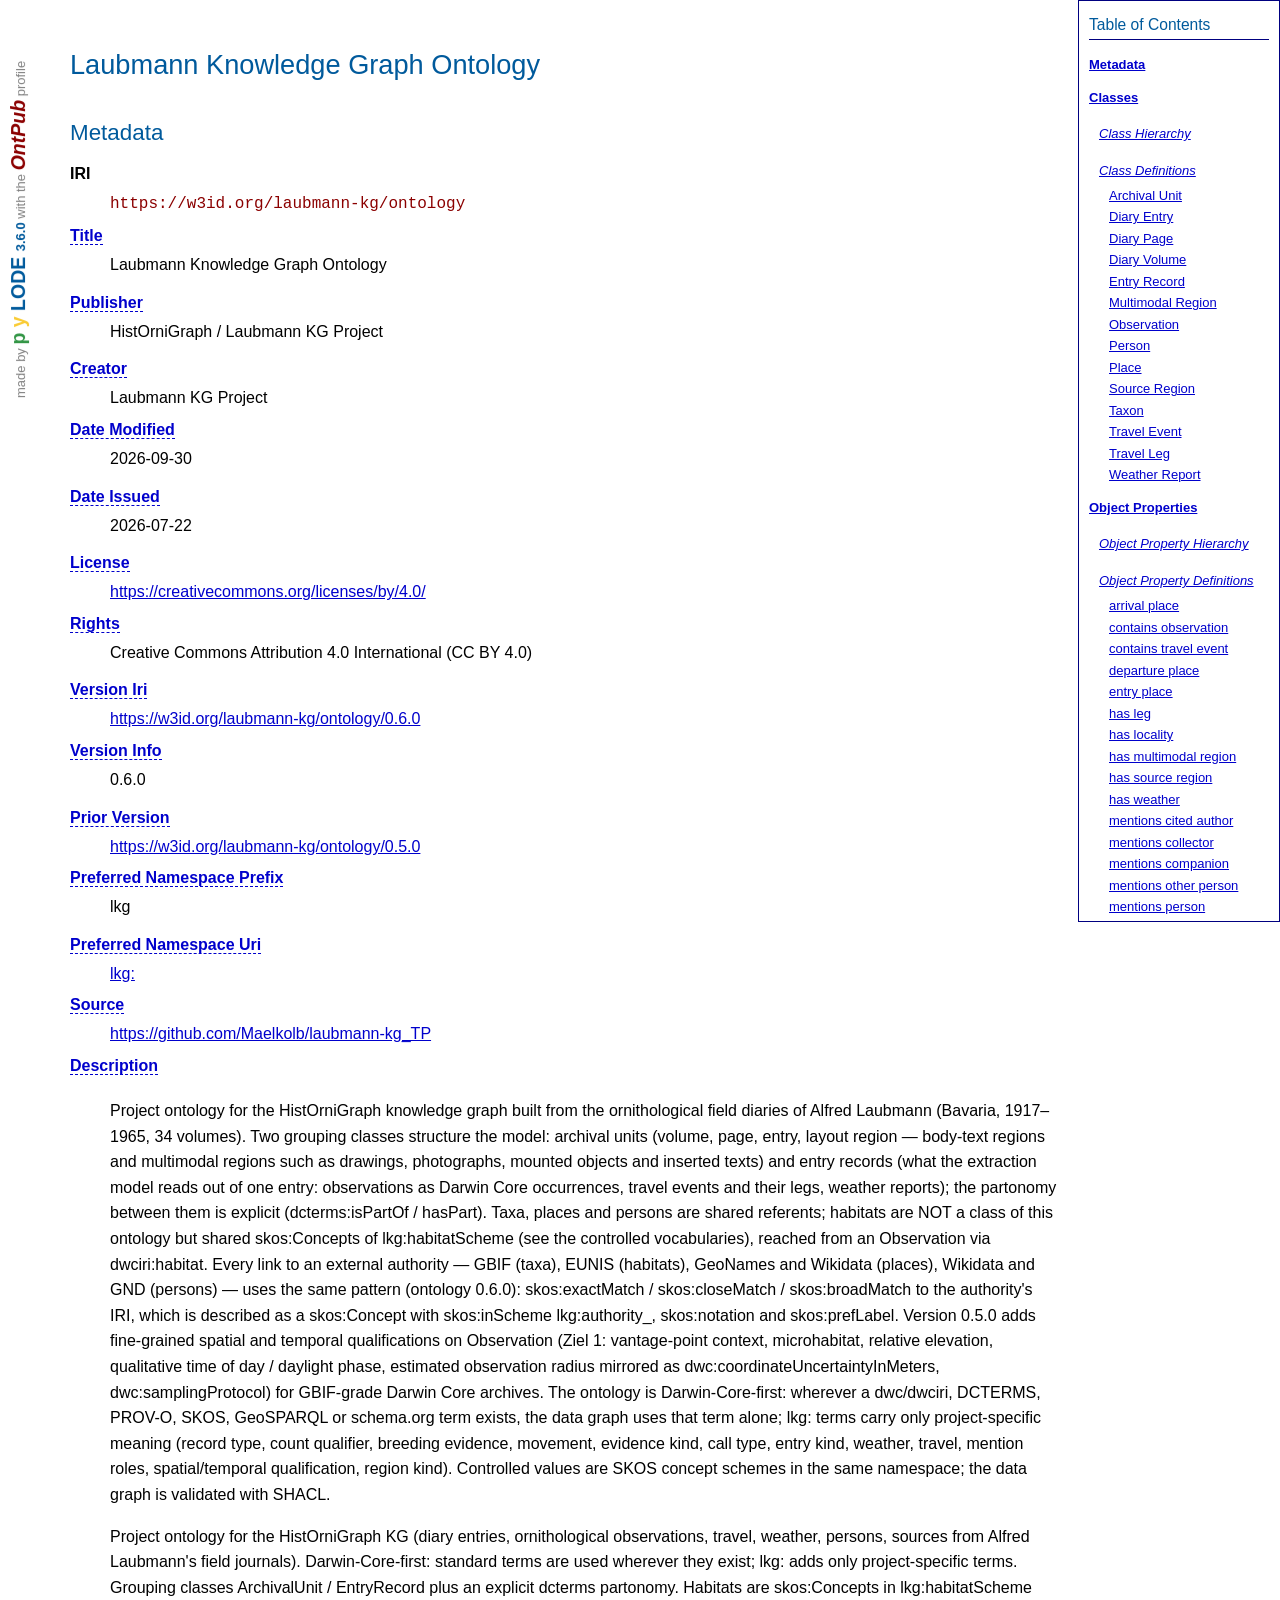
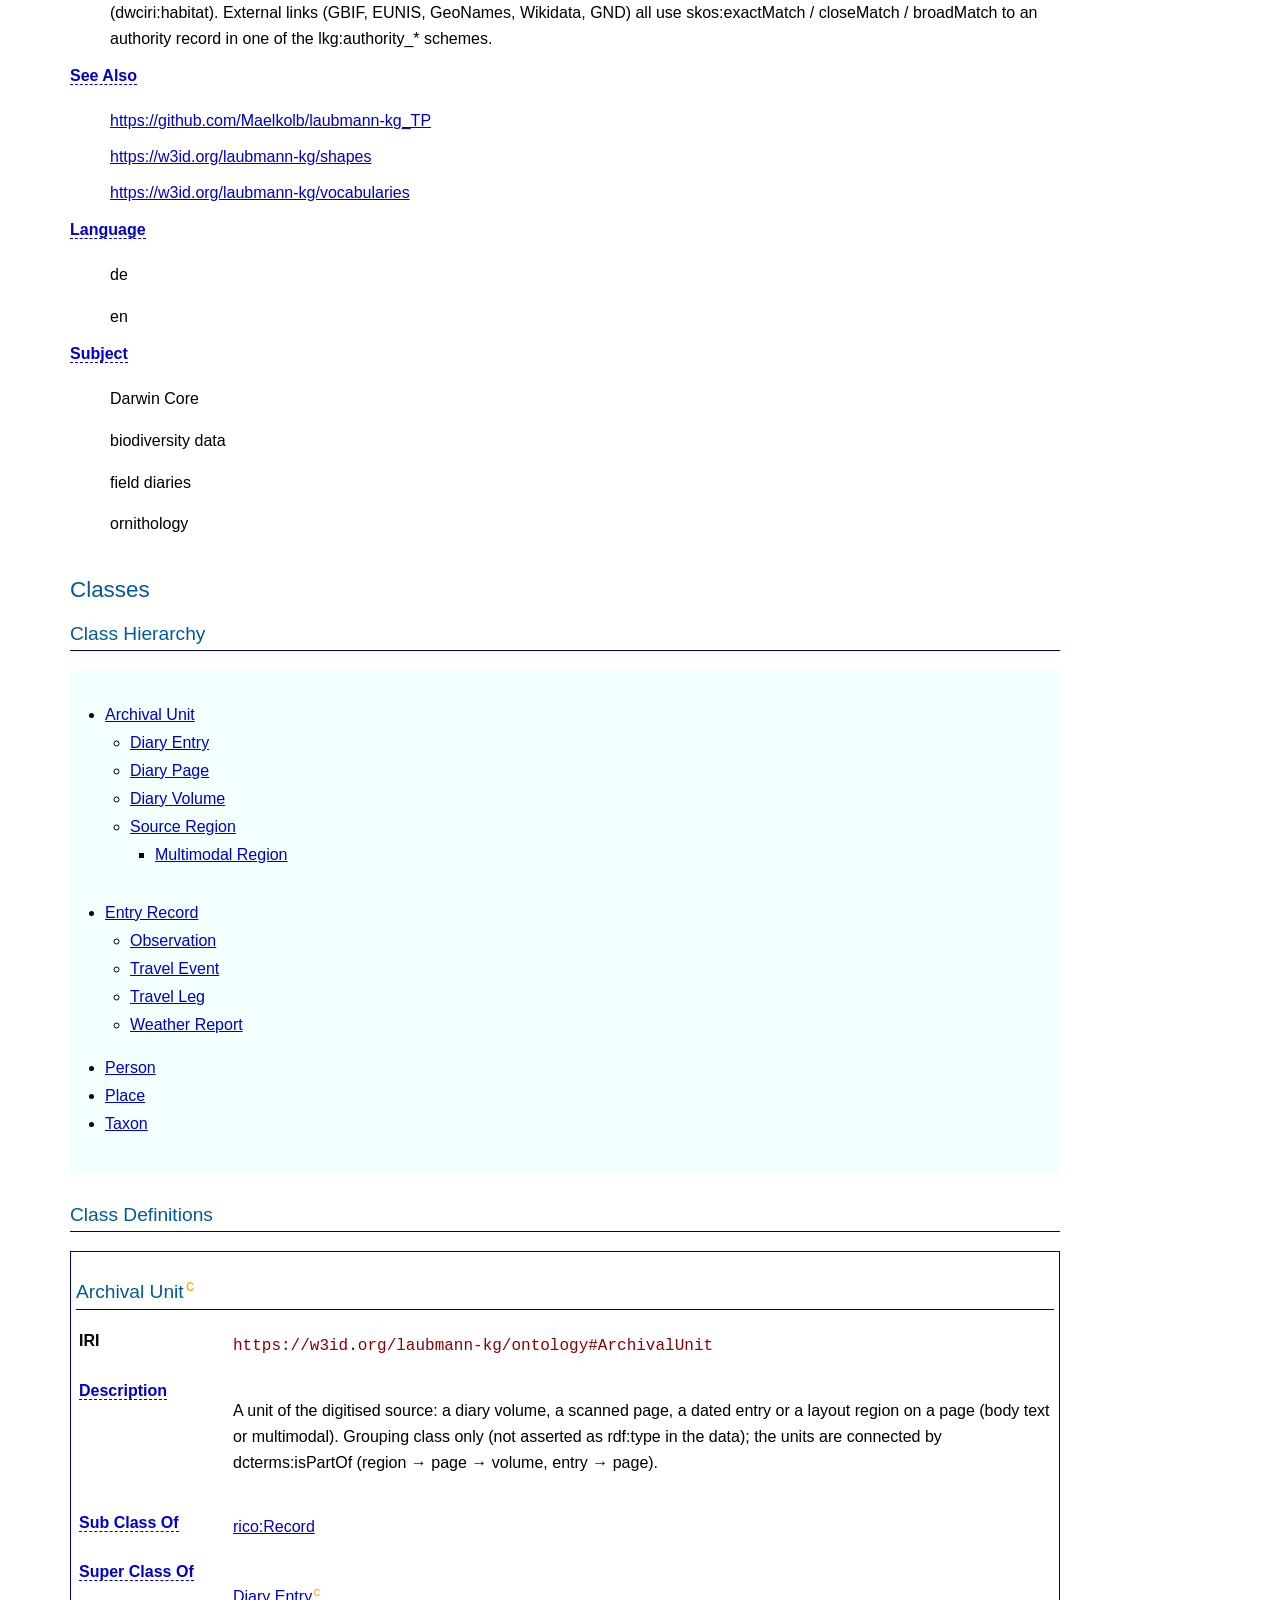
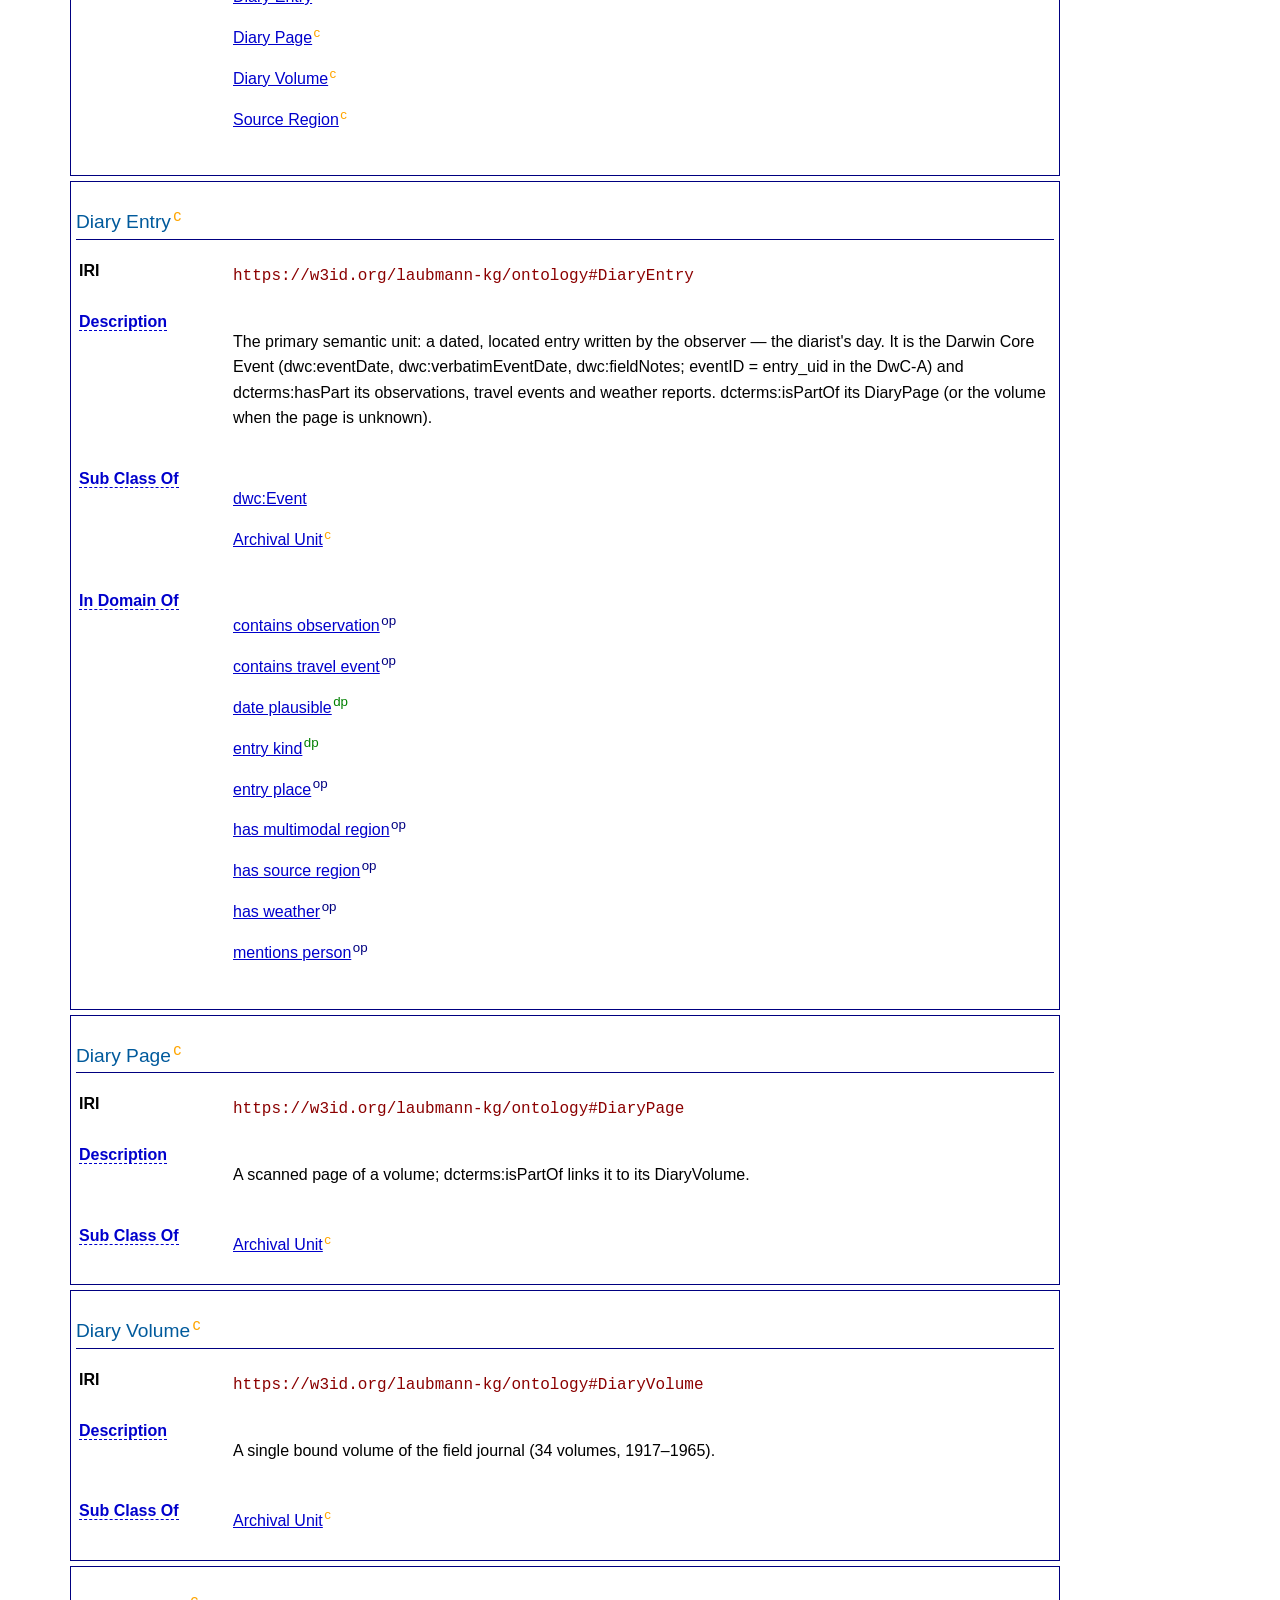
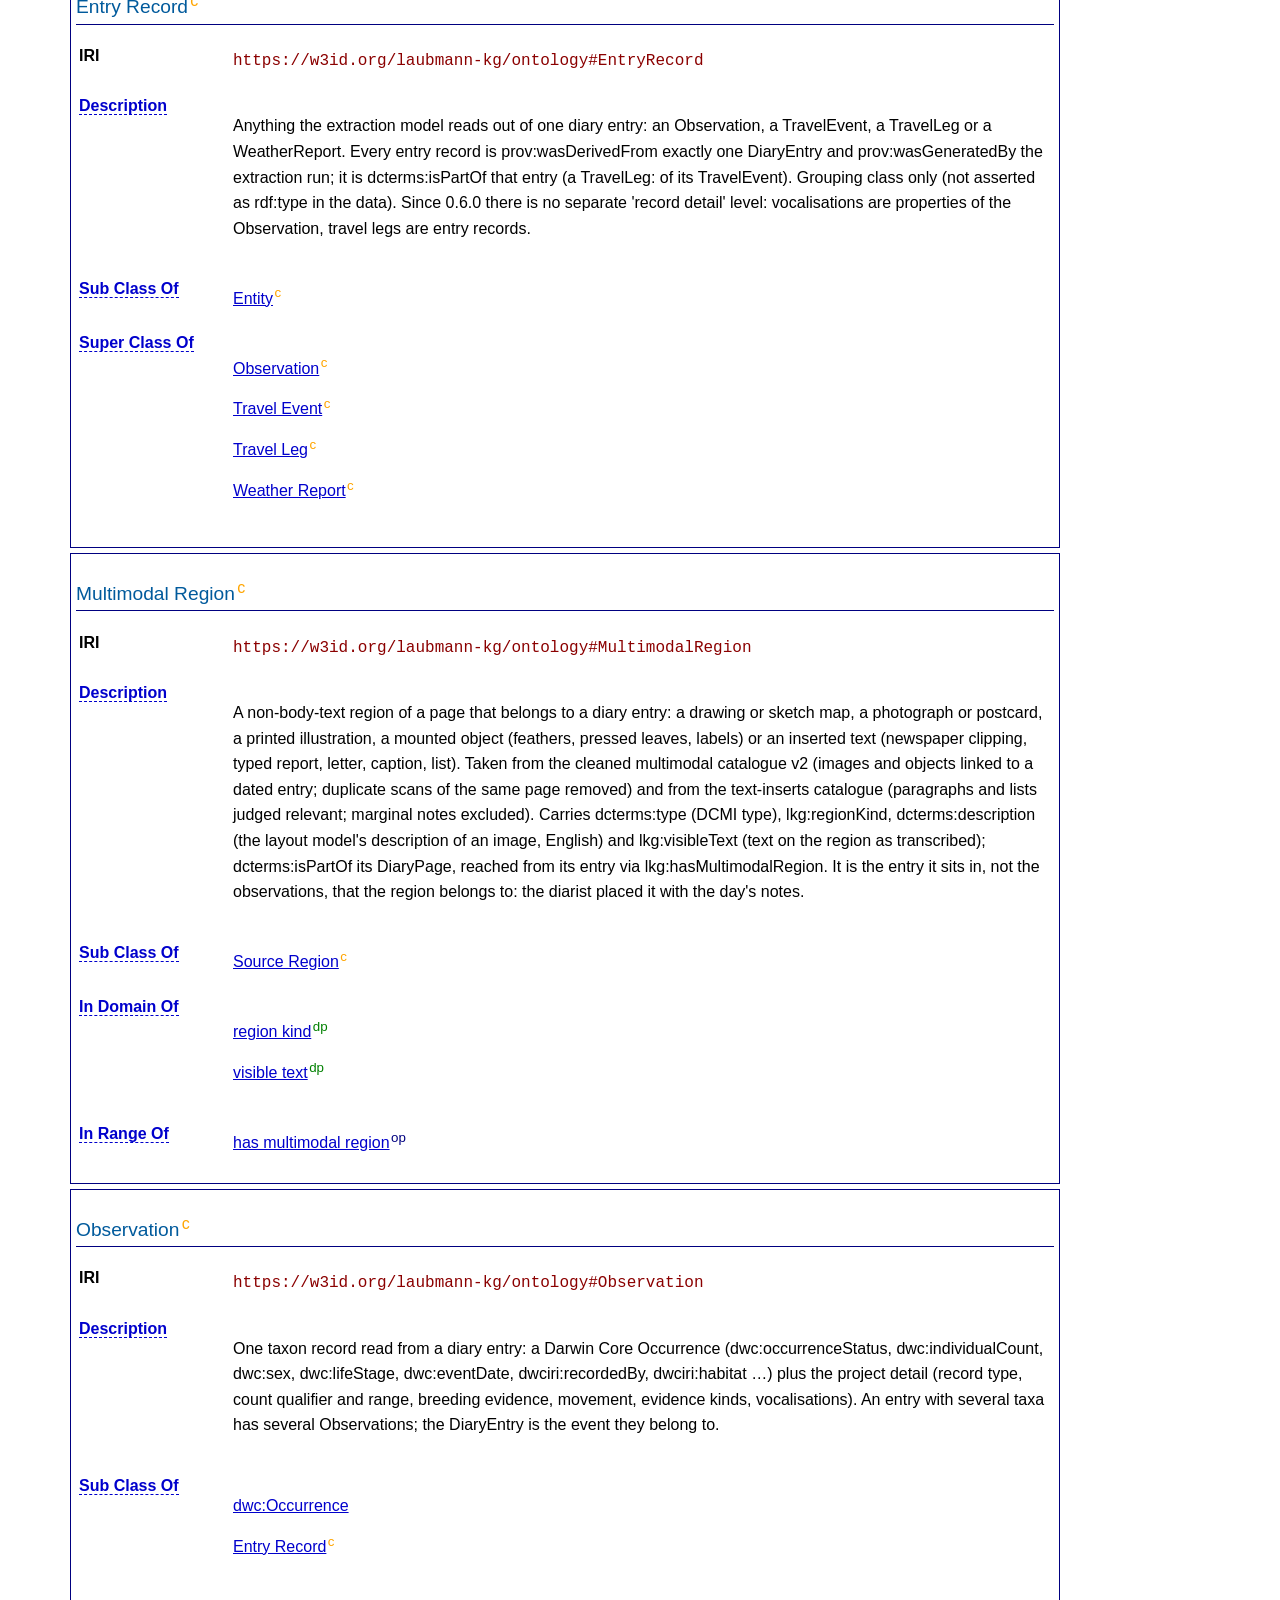
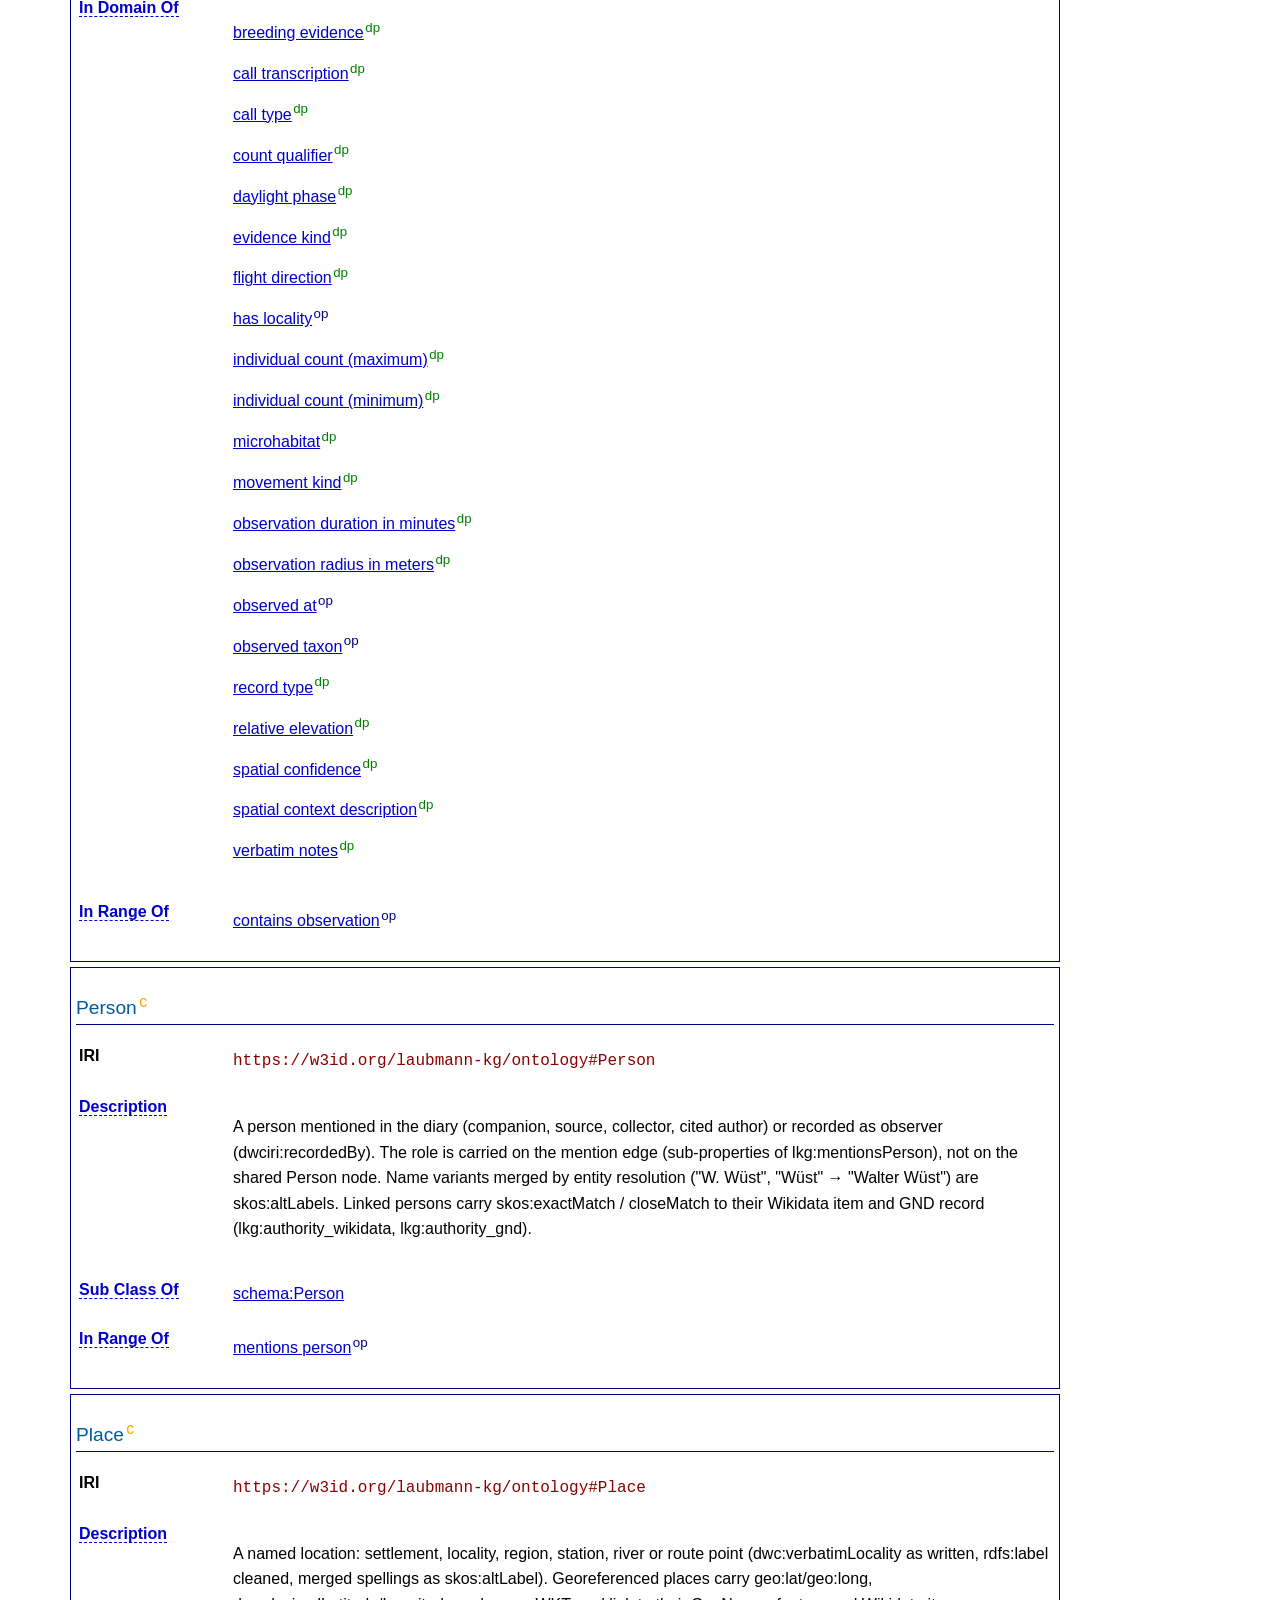
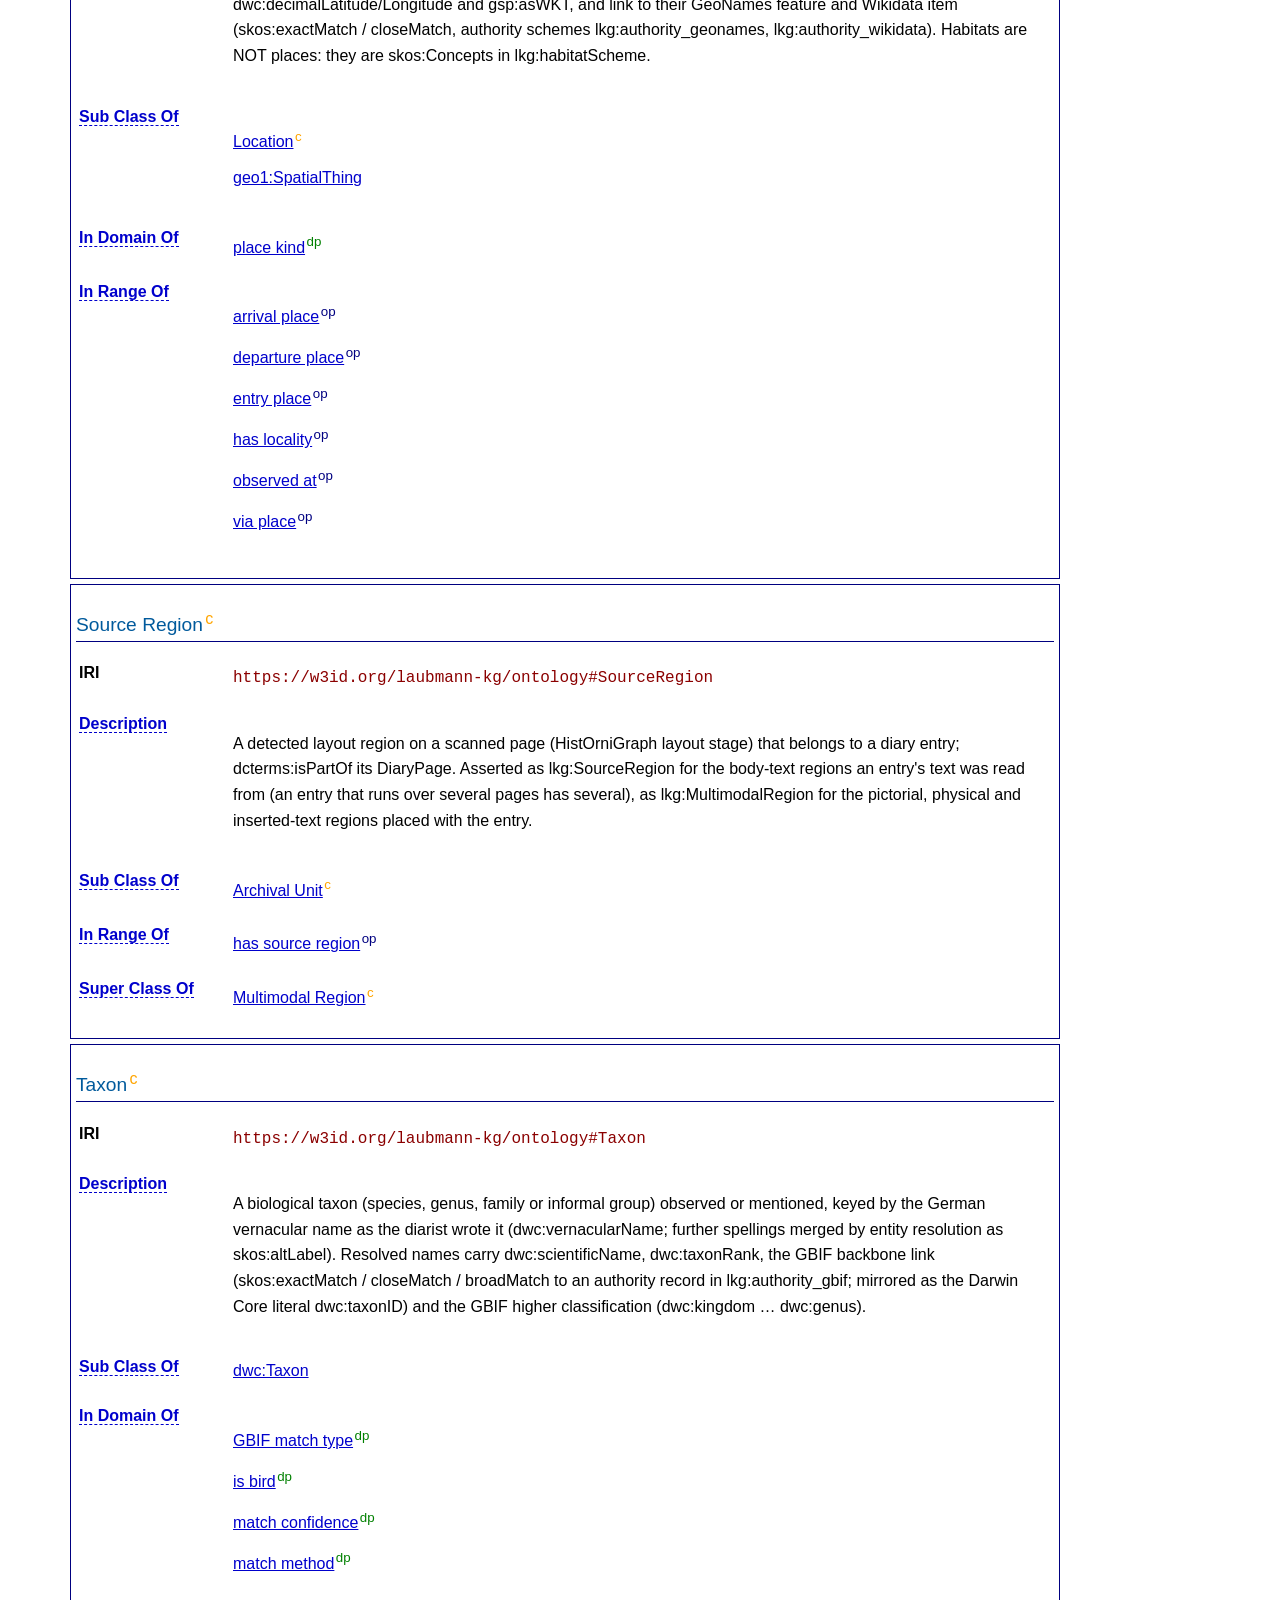
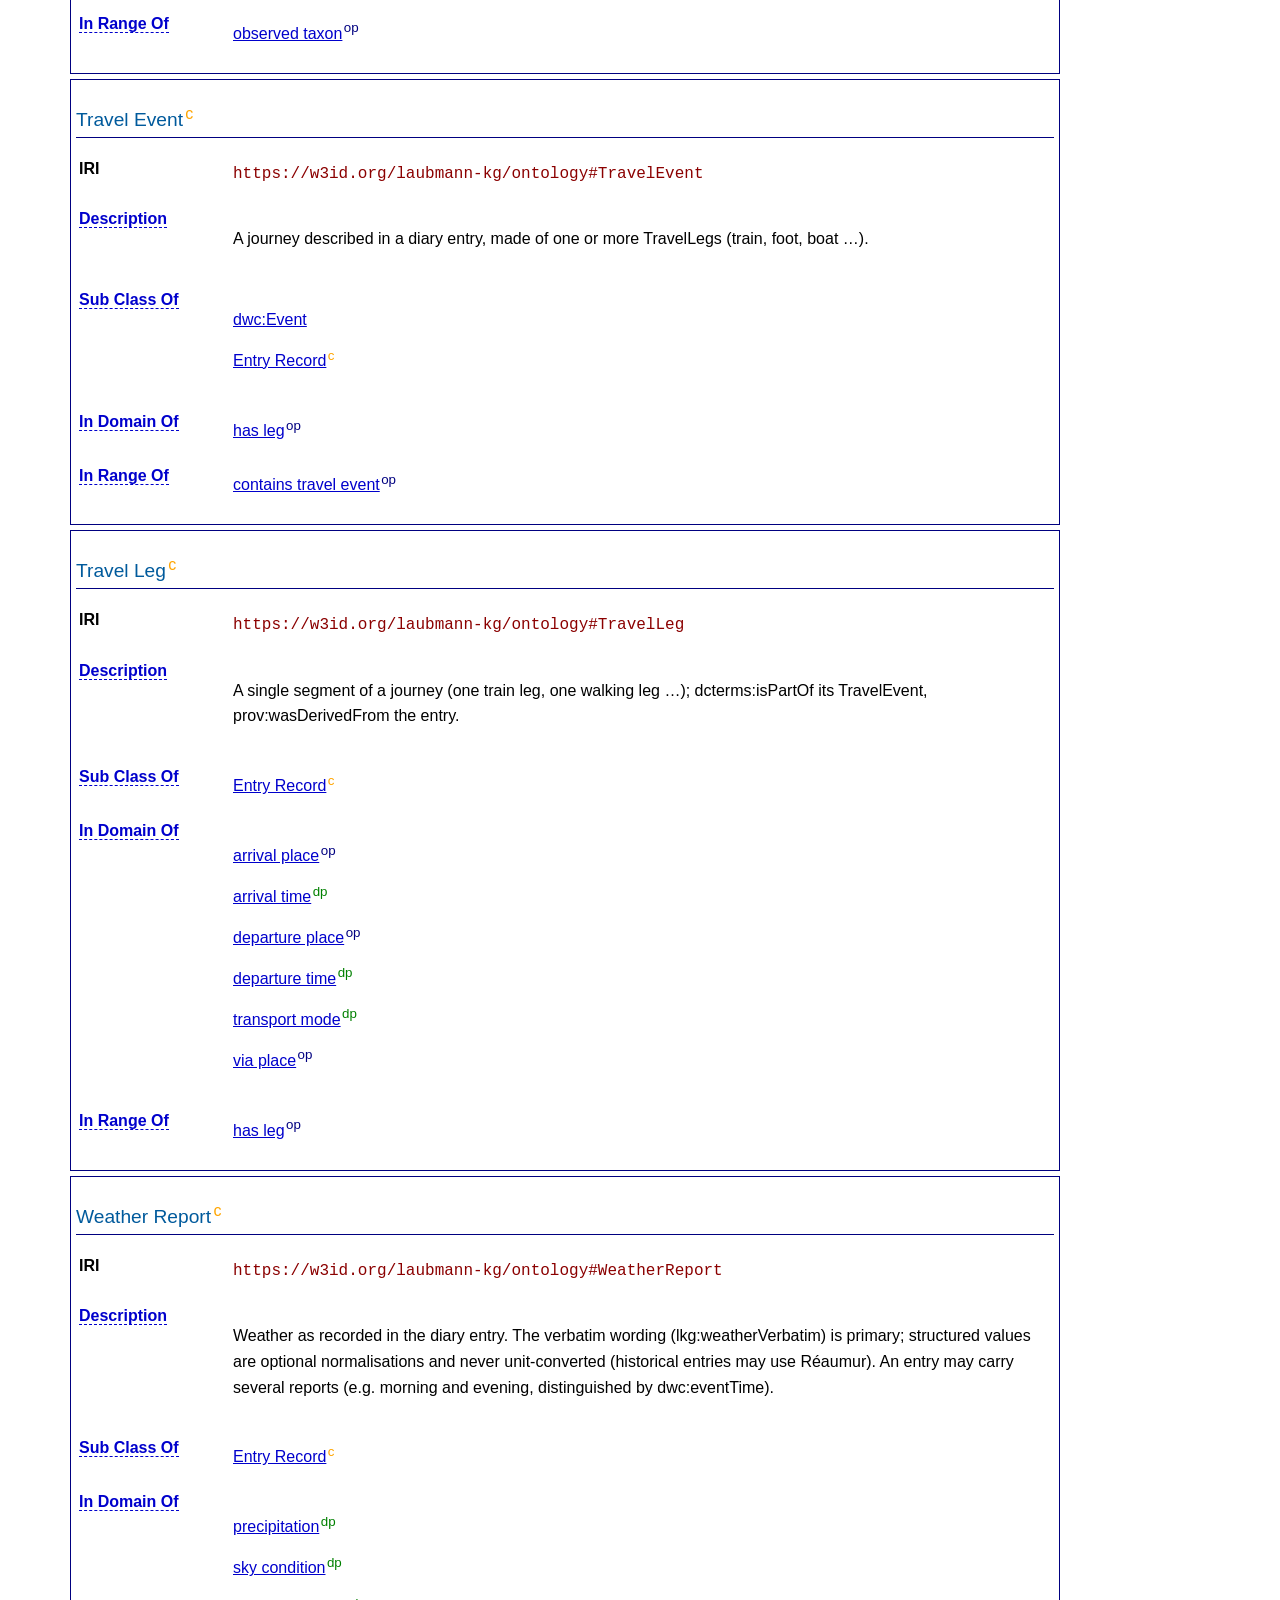
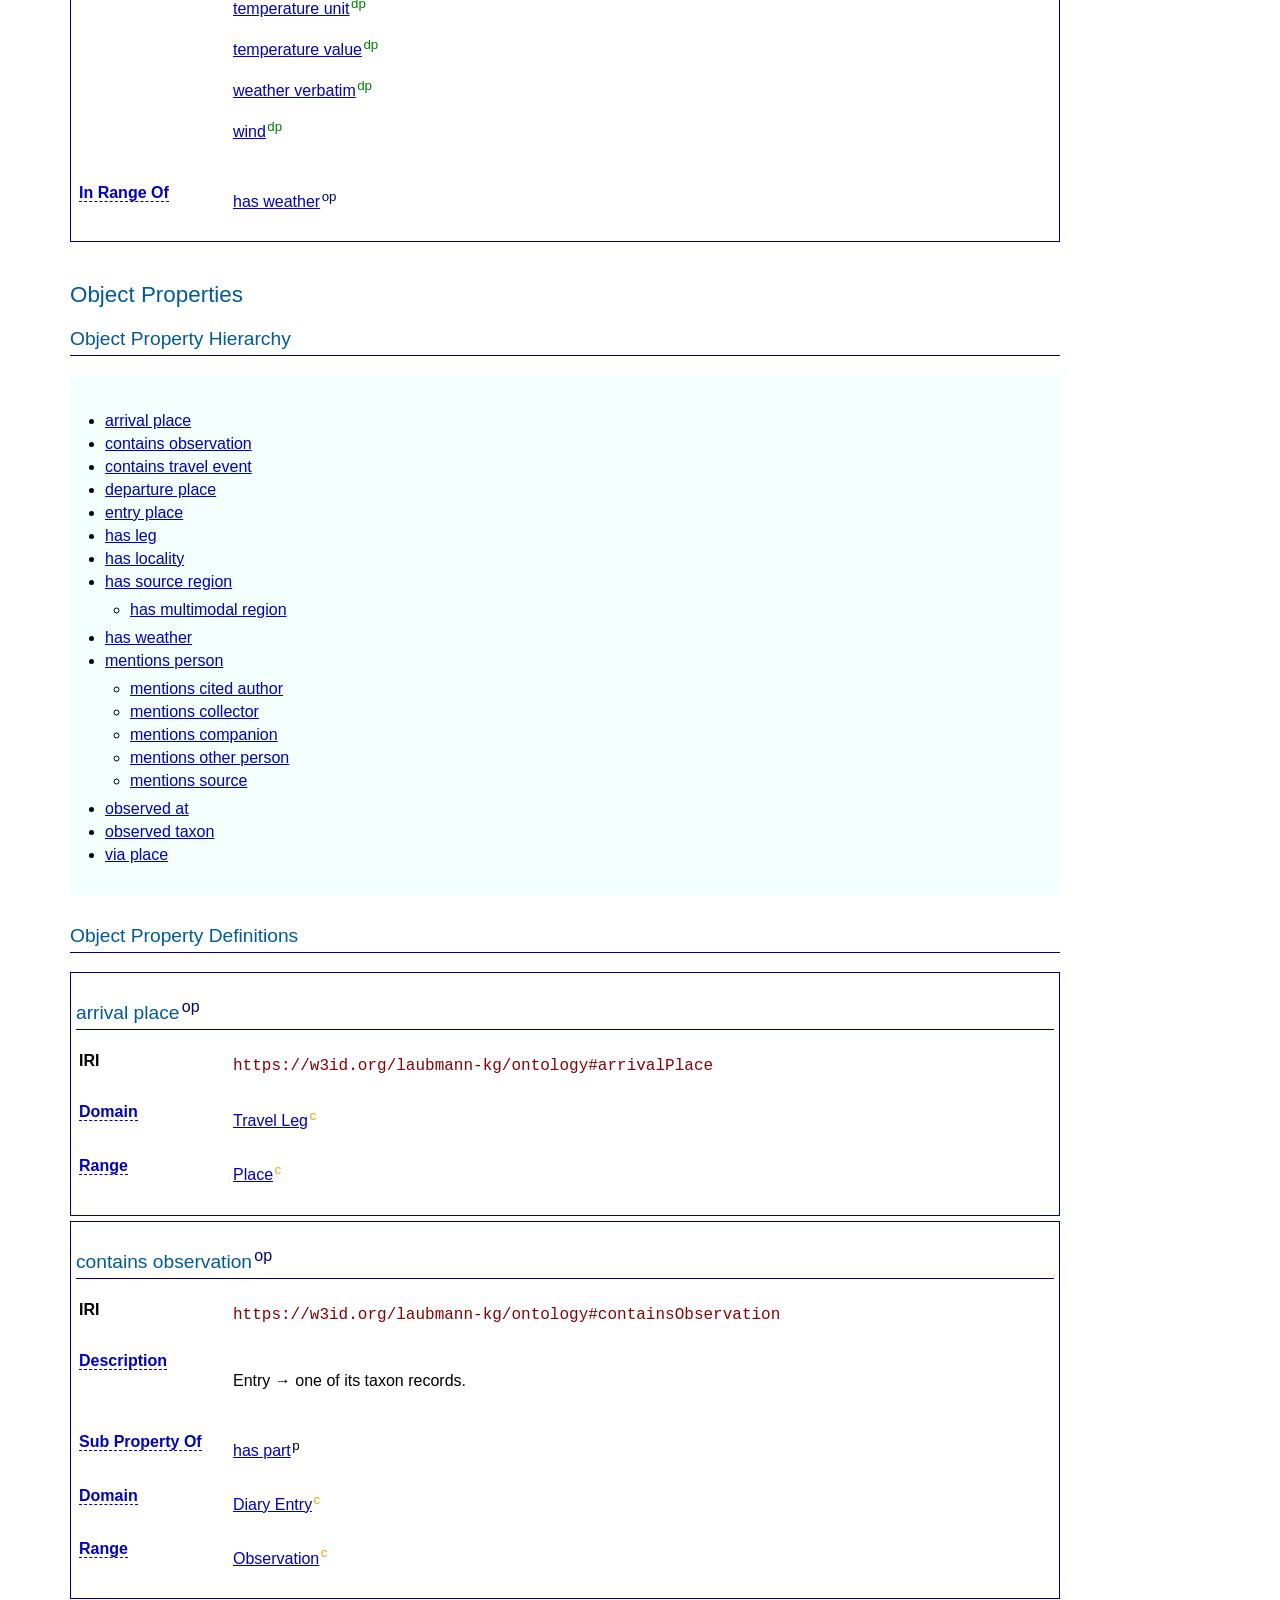
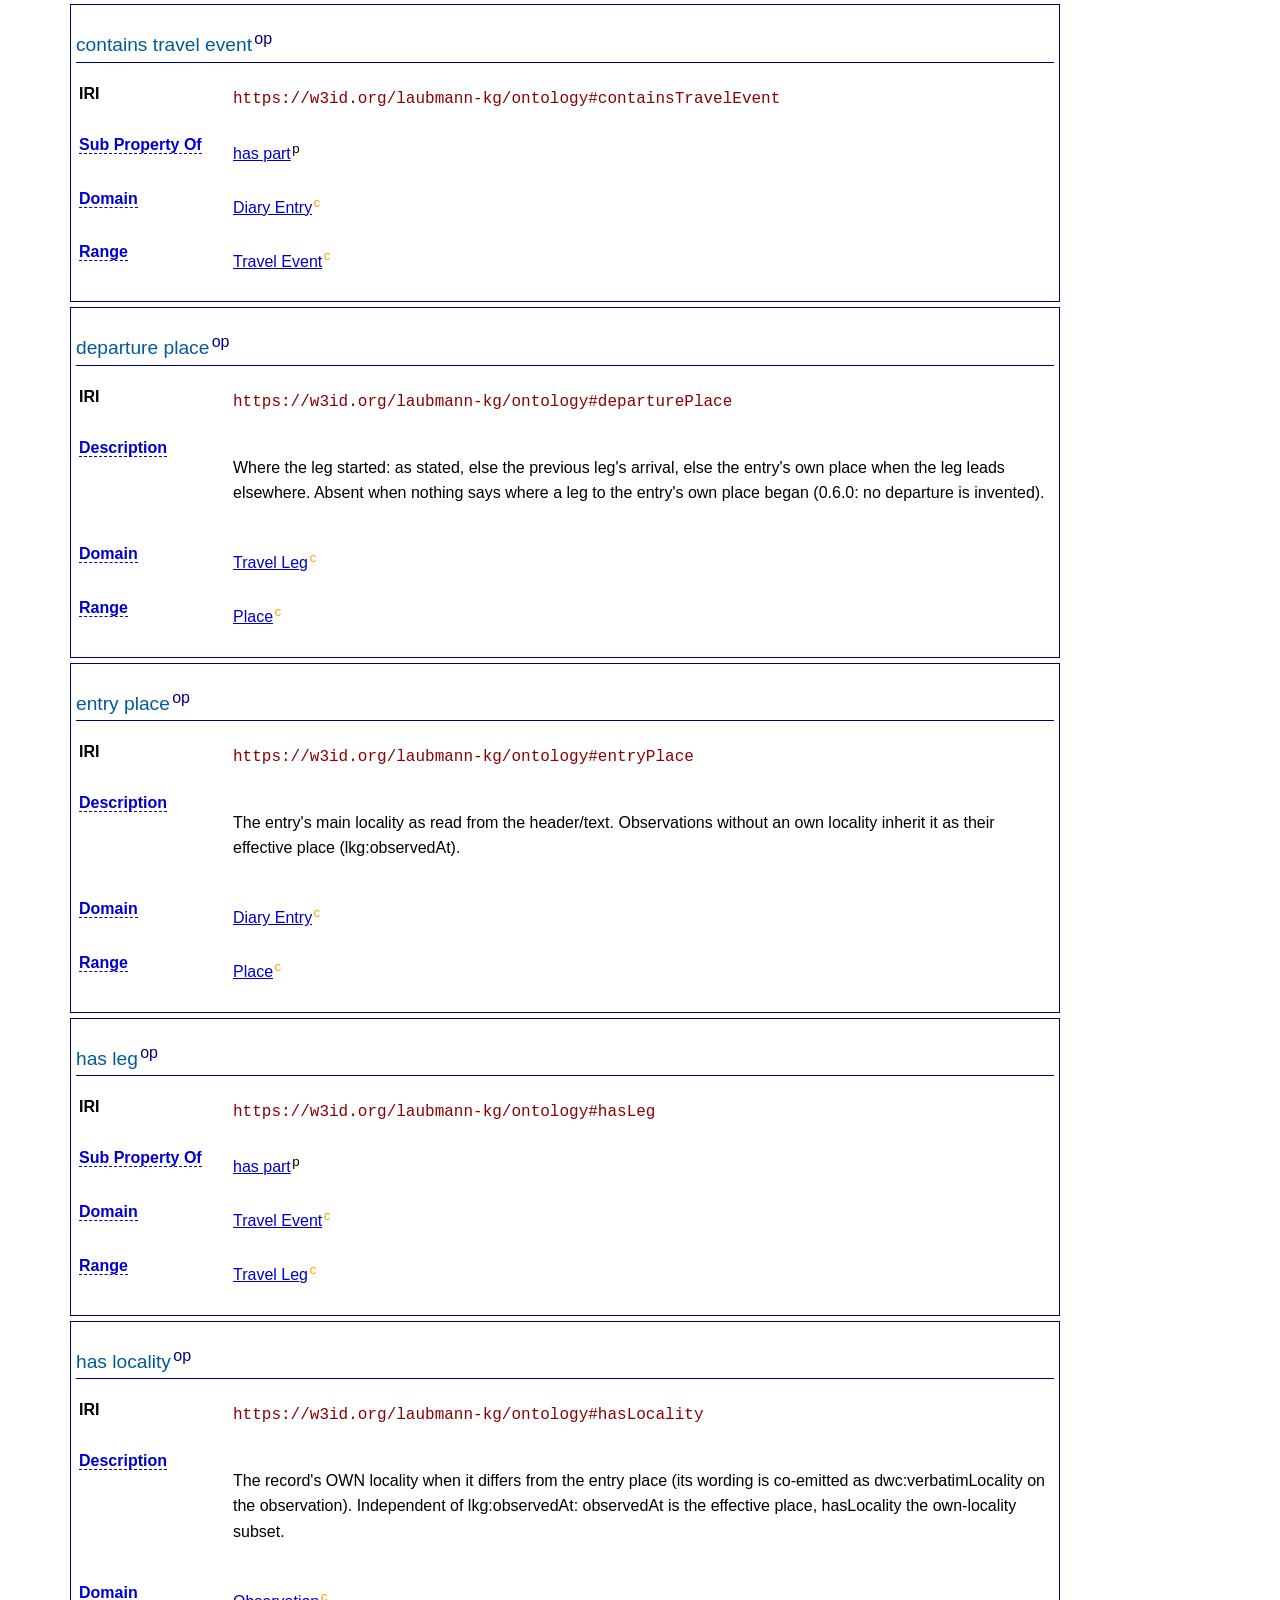
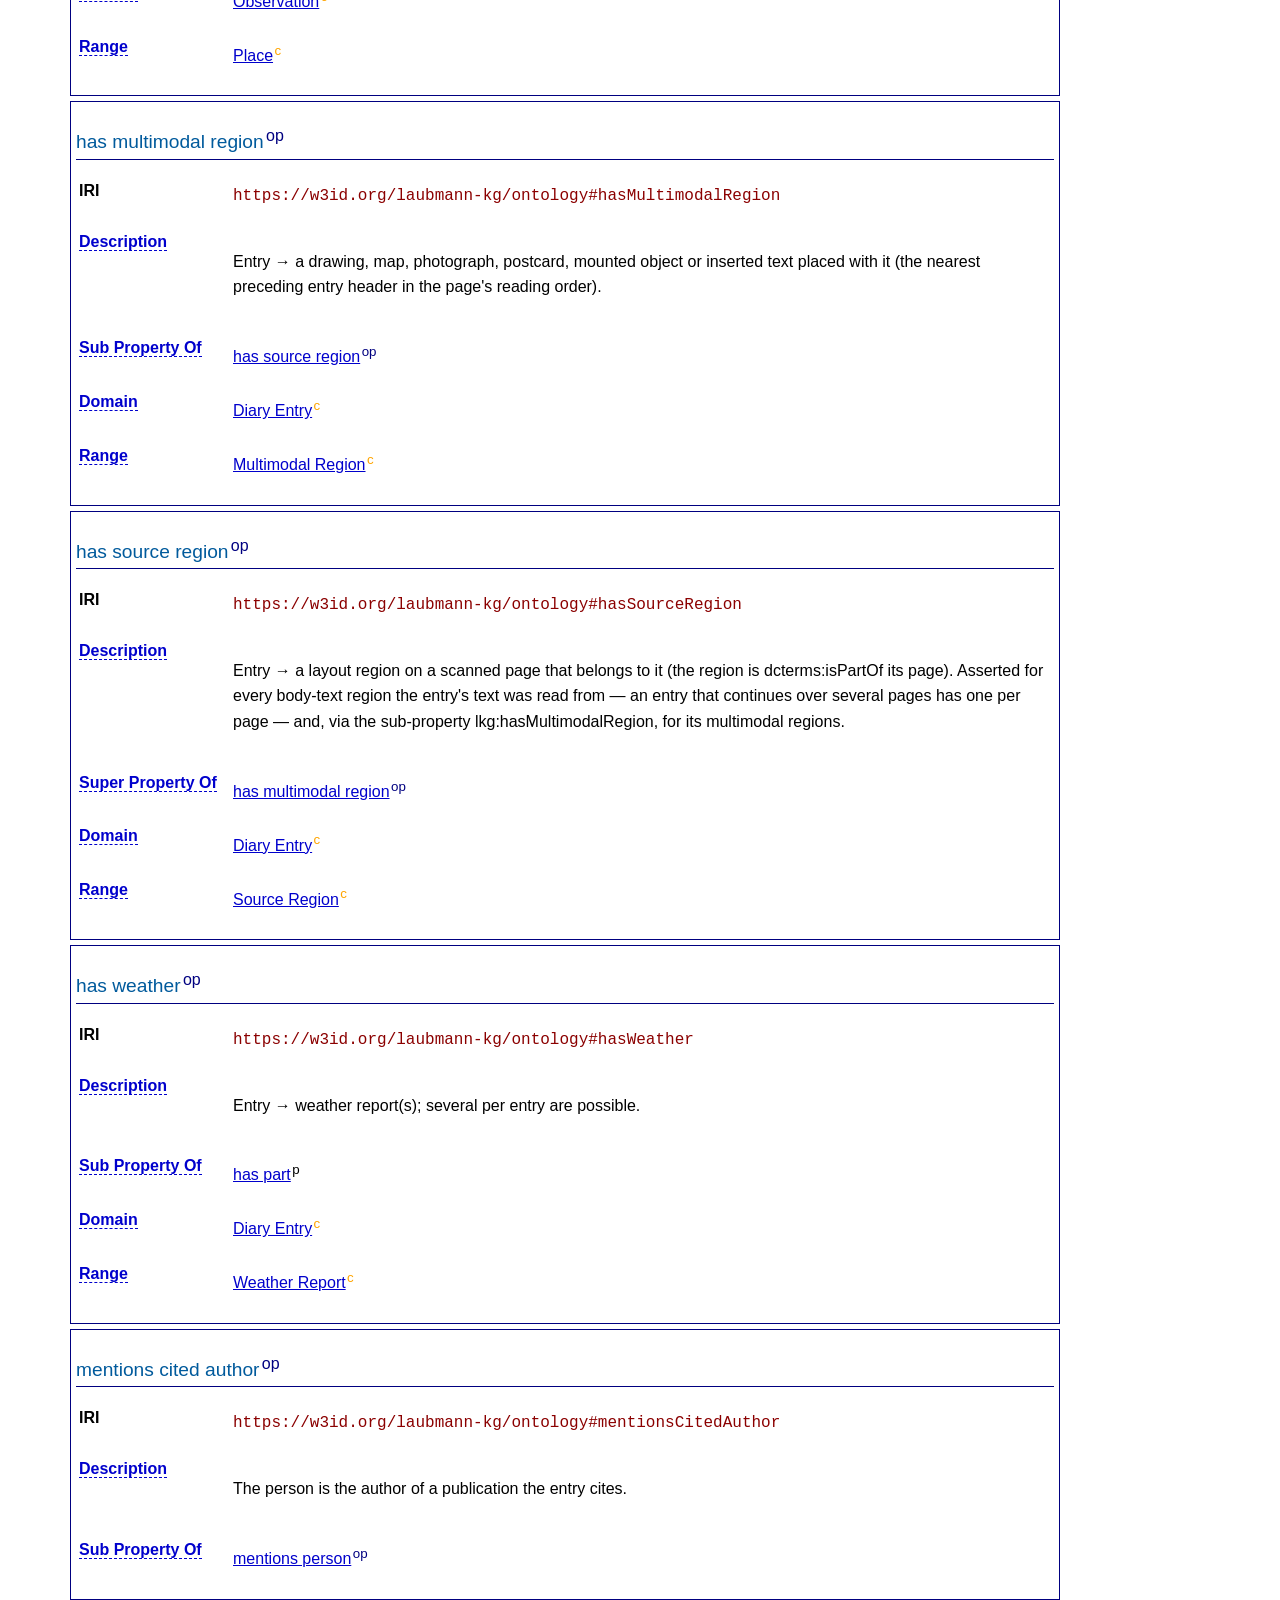
==== commit fdad64ff: "Finalize ontology 0.6.0 and extraction prompt v3 - Controlled values are literals throughout: lkg:ev" ====
--- a/docs/ontology/index.html
+++ b/docs/ontology/index.html
@@ -392,7 +392,7 @@
     ],
     "https://schema.org/creator": [
       {
-        "@id": "_:nb19cb8f1c05b4c77a372b428c0f8e17ab1"
+        "@id": "_:n9d3840e1e71049f1bac9844c656efafab1"
       }
     ],
     "https://schema.org/dateIssued": [
@@ -435,7 +435,7 @@
     ]
   },
   {
-    "@id": "_:nb19cb8f1c05b4c77a372b428c0f8e17ab1",
+    "@id": "_:n9d3840e1e71049f1bac9844c656efafab1",
     "https://schema.org/name": [
       {
         "@value": "Laubmann KG Project"
@@ -1081,7 +1081,7 @@
                   <li>
                     <span>
                       <a href="#evidenceKind">evidence kind</a>
-                      <sup class="sup-op" title="OWL Object Property">op</sup>
+                      <sup class="sup-dp" title="OWL Datatype Property">dp</sup>
                     </span>
                   </li>
                   <li>
@@ -1695,9 +1695,6 @@
             </li>
             <li>
               <a href="#entryPlace">entry place</a>
-            </li>
-            <li>
-              <a href="#evidenceKind">evidence kind</a>
             </li>
             <li>
               <a href="#hasLeg">has leg</a>
@@ -1894,6 +1891,12 @@
             </tr>
             <tr>
               <th>
+                <a class="hover_property" href="http://purl.org/dc/terms/description" title="An account of the resource. Defined in DCMI Metadata Terms">Description</a>
+              </th>
+              <td><p>Where the leg started: as stated, else the previous leg's arrival, else the entry's own place when the leg leads elsewhere. Absent when nothing says where a leg to the entry's own place began (0.6.0: no departure is invented).</p></td>
+            </tr>
+            <tr>
+              <th>
                 <a class="hover_property" href="http://www.w3.org/2000/01/rdf-schema#domain" title="A domain of the subject property. Defined in The RDF Schema vocabulary (RDFS)">Domain</a>
               </th>
               <td>
@@ -1951,47 +1954,6 @@
               <td>
                 <span>
                   <a href="#Place">Place</a>
-                  <sup class="sup-c" title="OWL/RDFS Class">c</sup>
-                </span>
-              </td>
-            </tr>
-          </table>
-        </div>
-        <div class="property entity" id="evidenceKind">
-          <h3>evidence kind
-            <sup class="sup-op" title="OWL Object Property">op</sup>
-          </h3>
-          <table>
-            <tr>
-              <th>IRI</th>
-              <td>
-                <code>https://w3id.org/laubmann-kg/ontology#evidenceKind</code>
-              </td>
-            </tr>
-            <tr>
-              <th>
-                <a class="hover_property" href="http://purl.org/dc/terms/description" title="An account of the resource. Defined in DCMI Metadata Terms">Description</a>
-              </th>
-              <td><p>How the organism was detected, as concept(s) of lkg:evidenceKindScheme: lkg:evidence_visual, lkg:evidence_auditory, lkg:evidence_nest, lkg:evidence_specimen. Only emitted when the text says how; an observation may have none or several. What was heard is on the same observation: lkg:callType and lkg:callTranscription.</p></td>
-            </tr>
-            <tr>
-              <th>
-                <a class="hover_property" href="http://www.w3.org/2000/01/rdf-schema#domain" title="A domain of the subject property. Defined in The RDF Schema vocabulary (RDFS)">Domain</a>
-              </th>
-              <td>
-                <span>
-                  <a href="#Observation">Observation</a>
-                  <sup class="sup-c" title="OWL/RDFS Class">c</sup>
-                </span>
-              </td>
-            </tr>
-            <tr>
-              <th>
-                <a class="hover_property" href="http://www.w3.org/2000/01/rdf-schema#range" title="A range of the subject property. Defined in The RDF Schema vocabulary (RDFS)">Range</a>
-              </th>
-              <td>
-                <span>
-                  <a href="http://www.w3.org/2004/02/skos/core#Concept">Concept</a>
                   <sup class="sup-c" title="OWL/RDFS Class">c</sup>
                 </span>
               </td>
@@ -2852,7 +2814,7 @@
               <th>
                 <a class="hover_property" href="http://purl.org/dc/terms/description" title="An account of the resource. Defined in DCMI Metadata Terms">Description</a>
               </th>
-              <td><p>Qualifier for the count: exact, minimum, approximate, plural-unspecified (lkg:countQualifierScheme).</p></td>
+              <td><p>Qualifier for the count: exact, minimum ("mindestens", "über"), maximum ("höchstens", "bis zu"), approximate, plural-unspecified (lkg:countQualifierScheme).</p></td>
             </tr>
             <tr>
               <th>
@@ -3013,6 +2975,44 @@
               <td>
                 <span>
                   <a href="#DiaryEntry">Diary Entry</a>
+                  <sup class="sup-c" title="OWL/RDFS Class">c</sup>
+                </span>
+              </td>
+            </tr>
+            <tr>
+              <th>
+                <a class="hover_property" href="http://www.w3.org/2000/01/rdf-schema#range" title="A range of the subject property. Defined in The RDF Schema vocabulary (RDFS)">Range</a>
+              </th>
+              <td>
+                <a href="http://www.w3.org/2001/XMLSchema#string">xsd:string</a>
+              </td>
+            </tr>
+          </table>
+        </div>
+        <div class="property entity" id="evidenceKind">
+          <h3>evidence kind
+            <sup class="sup-dp" title="OWL Datatype Property">dp</sup>
+          </h3>
+          <table>
+            <tr>
+              <th>IRI</th>
+              <td>
+                <code>https://w3id.org/laubmann-kg/ontology#evidenceKind</code>
+              </td>
+            </tr>
+            <tr>
+              <th>
+                <a class="hover_property" href="http://purl.org/dc/terms/description" title="An account of the resource. Defined in DCMI Metadata Terms">Description</a>
+              </th>
+              <td><p>How the organism was detected: visual, auditory, nest, specimen (lkg:evidenceKindScheme; the value is the concept's English prefLabel, like every controlled value of the ontology). Only emitted when the text says how; an observation may have none or several. What was heard is on the same observation: lkg:callType and lkg:callTranscription.</p></td>
+            </tr>
+            <tr>
+              <th>
+                <a class="hover_property" href="http://www.w3.org/2000/01/rdf-schema#domain" title="A domain of the subject property. Defined in The RDF Schema vocabulary (RDFS)">Domain</a>
+              </th>
+              <td>
+                <span>
+                  <a href="#Observation">Observation</a>
                   <sup class="sup-c" title="OWL/RDFS Class">c</sup>
                 </span>
               </td>
@@ -4114,10 +4114,6 @@
           <dt id="schema">schema</dt>
           <dd>
             <code>https://schema.org/</code>
-          </dd>
-          <dt id="skos">skos</dt>
-          <dd>
-            <code>http://www.w3.org/2004/02/skos/core#</code>
           </dd>
           <dt id="vann">vann</dt>
           <dd>
@@ -4256,9 +4252,6 @@
               <a href="#entryPlace">entry place</a>
             </li>
             <li style="margin-left:10px;">
-              <a href="#evidenceKind">evidence kind</a>
-            </li>
-            <li style="margin-left:10px;">
               <a href="#hasLeg">has leg</a>
             </li>
             <li style="margin-left:10px;">
@@ -4338,6 +4331,9 @@
               <a href="#entryKind">entry kind</a>
             </li>
             <li>
+              <a href="#evidenceKind">evidence kind</a>
+            </li>
+            <li>
               <a href="#extractionbackend">extraction backend</a>
             </li>
             <li>
@@ -4463,9 +4459,6 @@
             </li>
             <li>
               <a href="#schema">schema</a>
-            </li>
-            <li>
-              <a href="#skos">skos</a>
             </li>
             <li>
               <a href="#vann">vann</a>
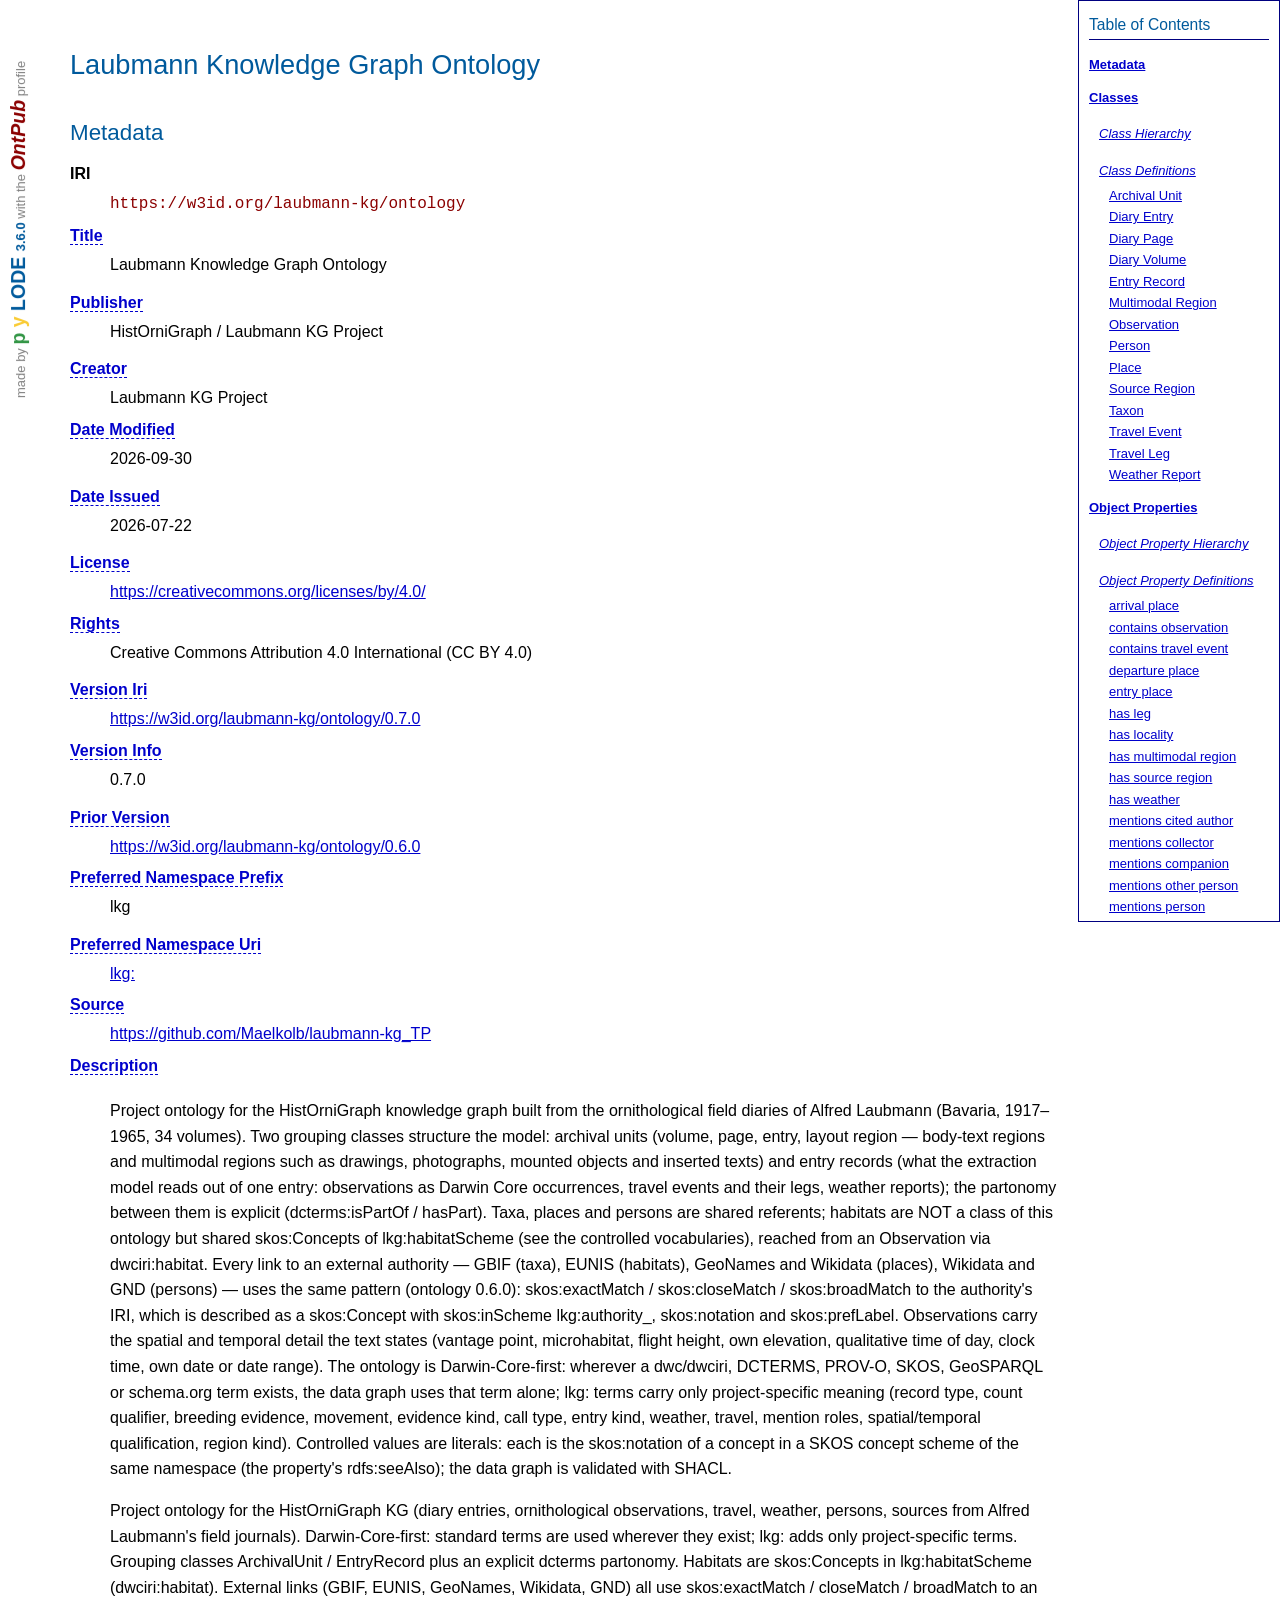
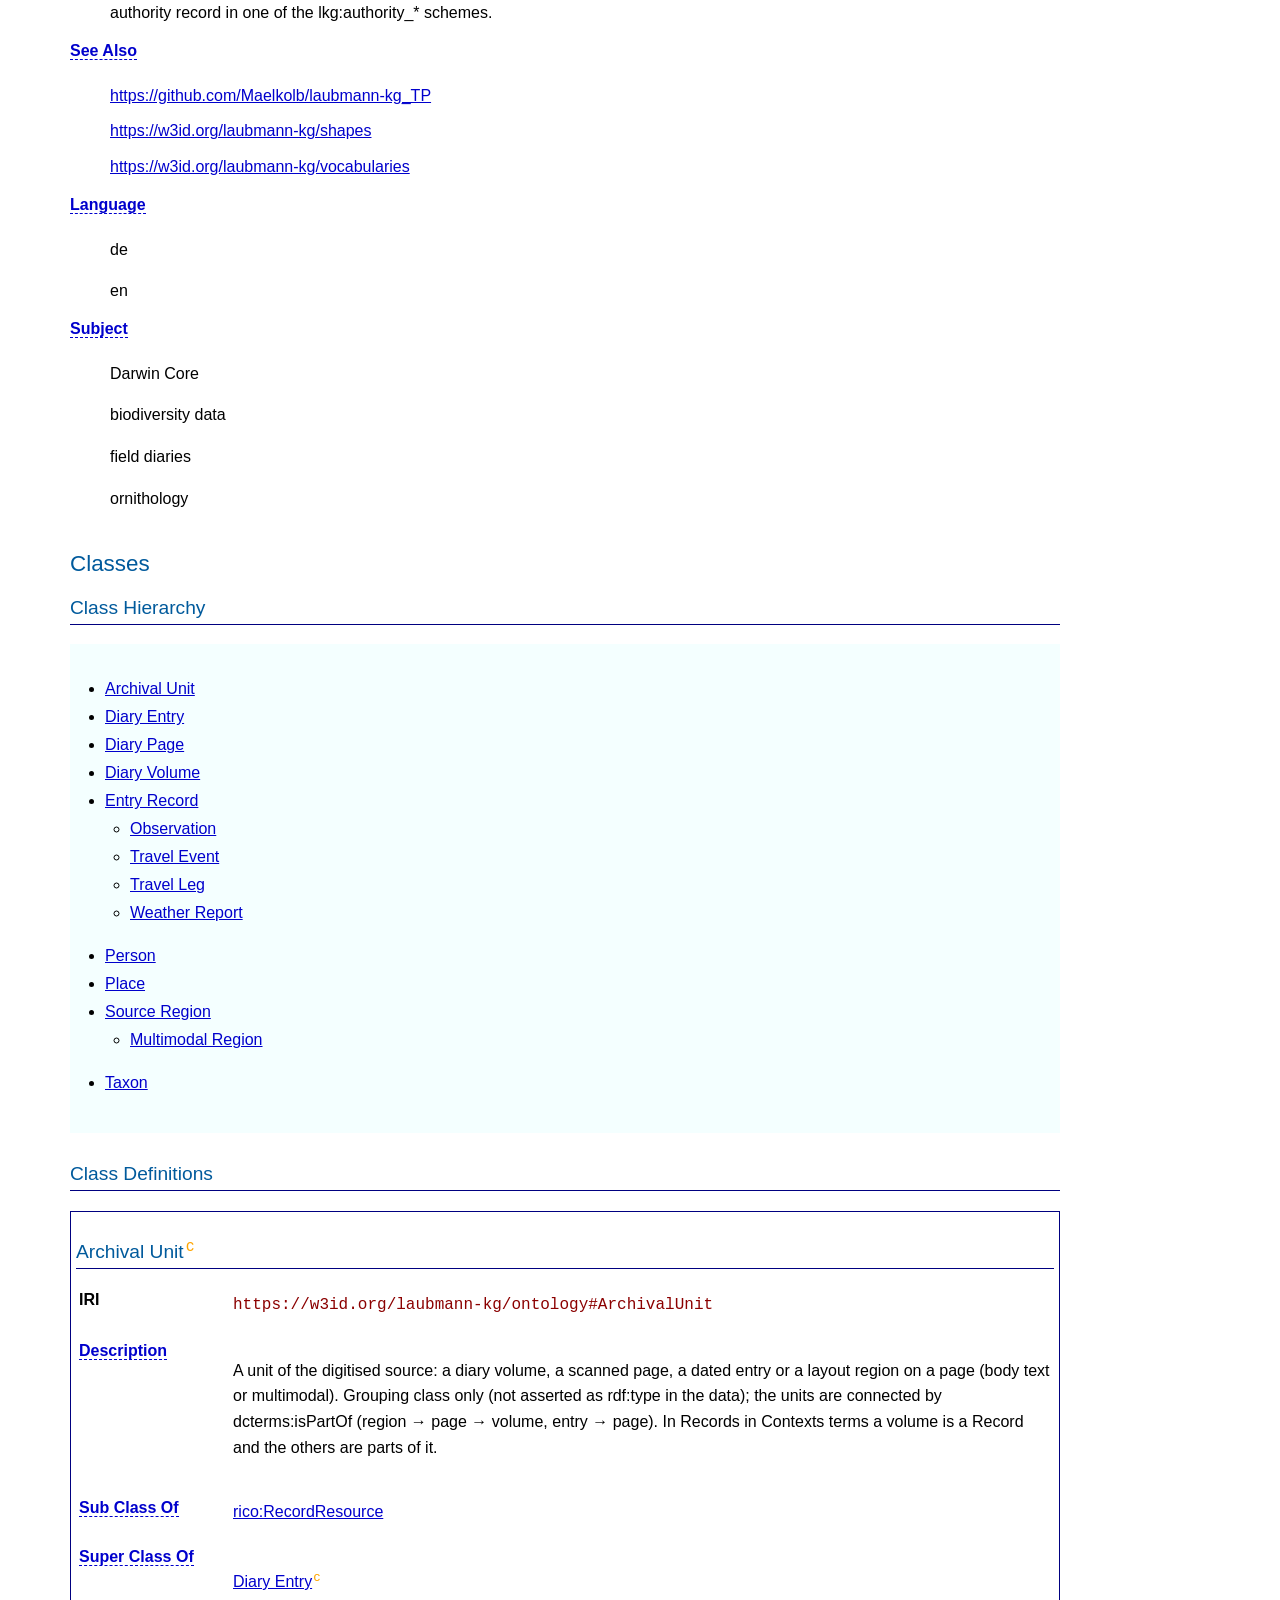
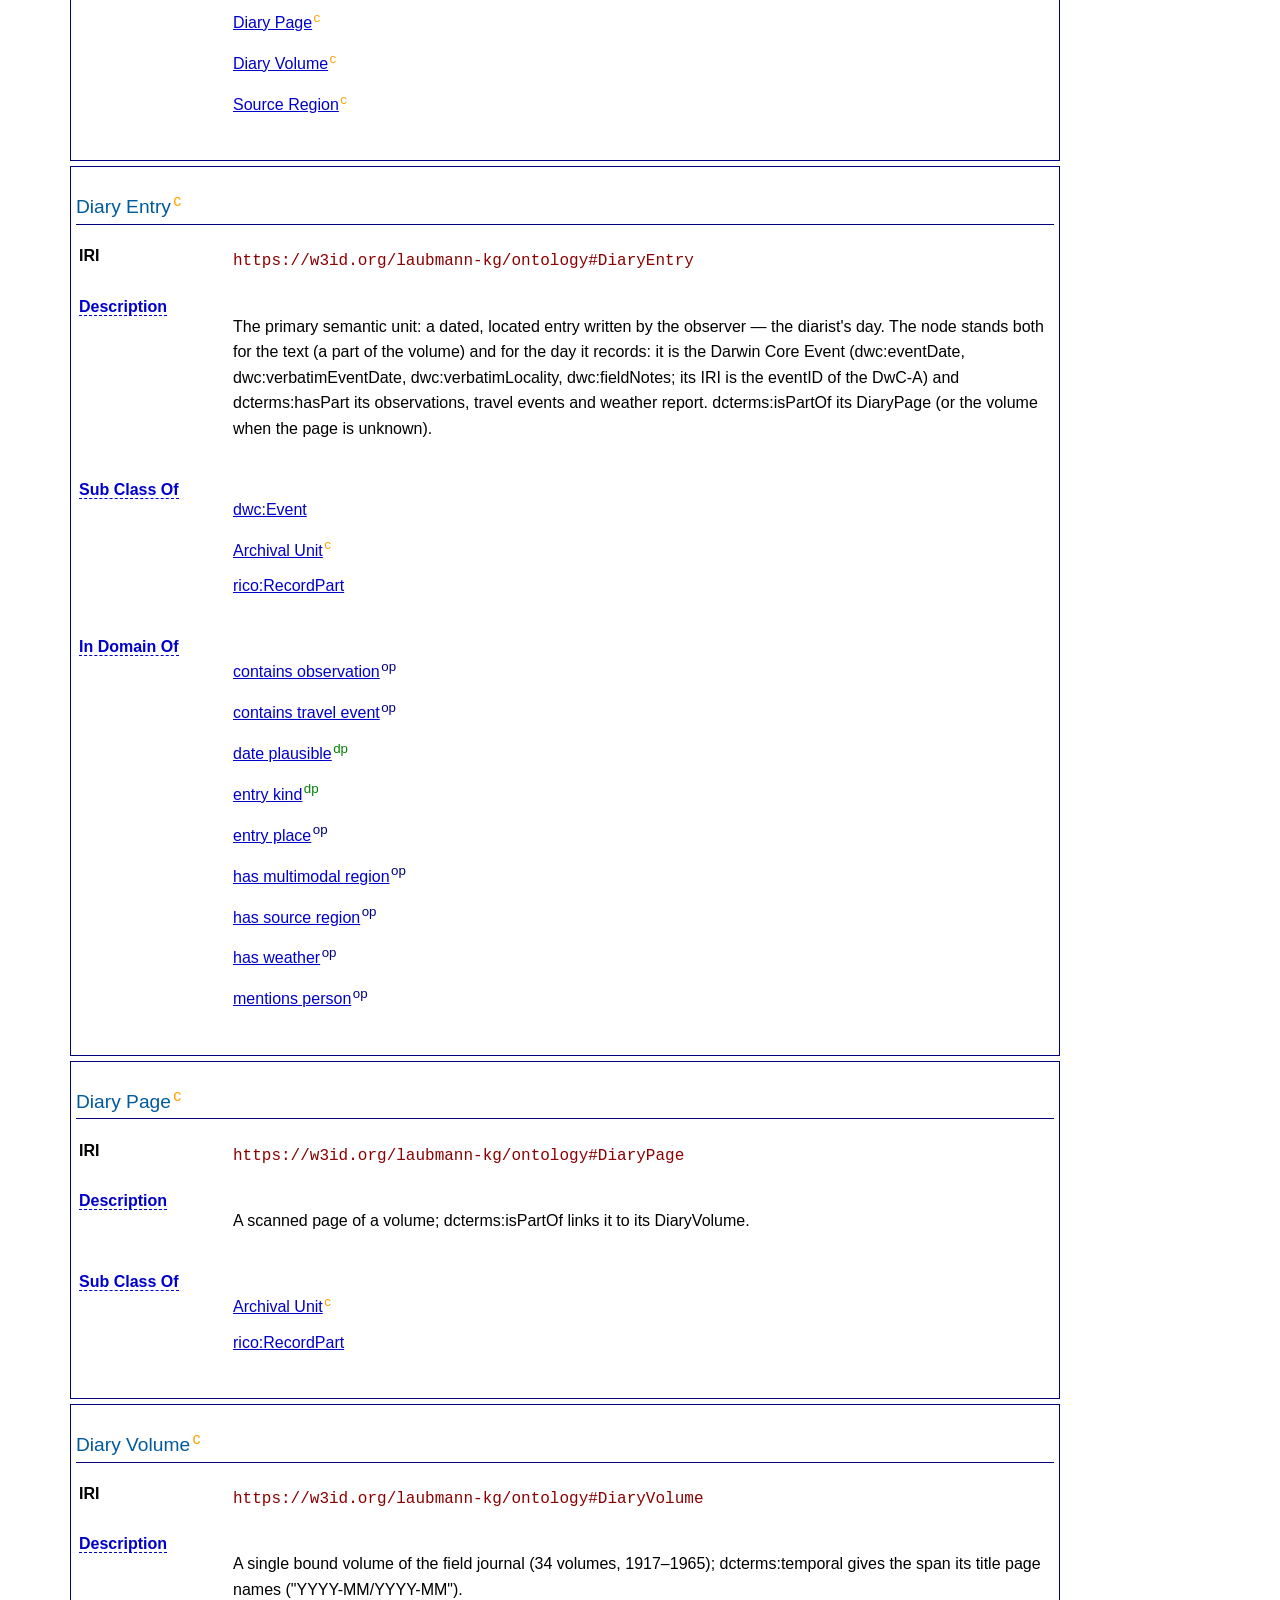
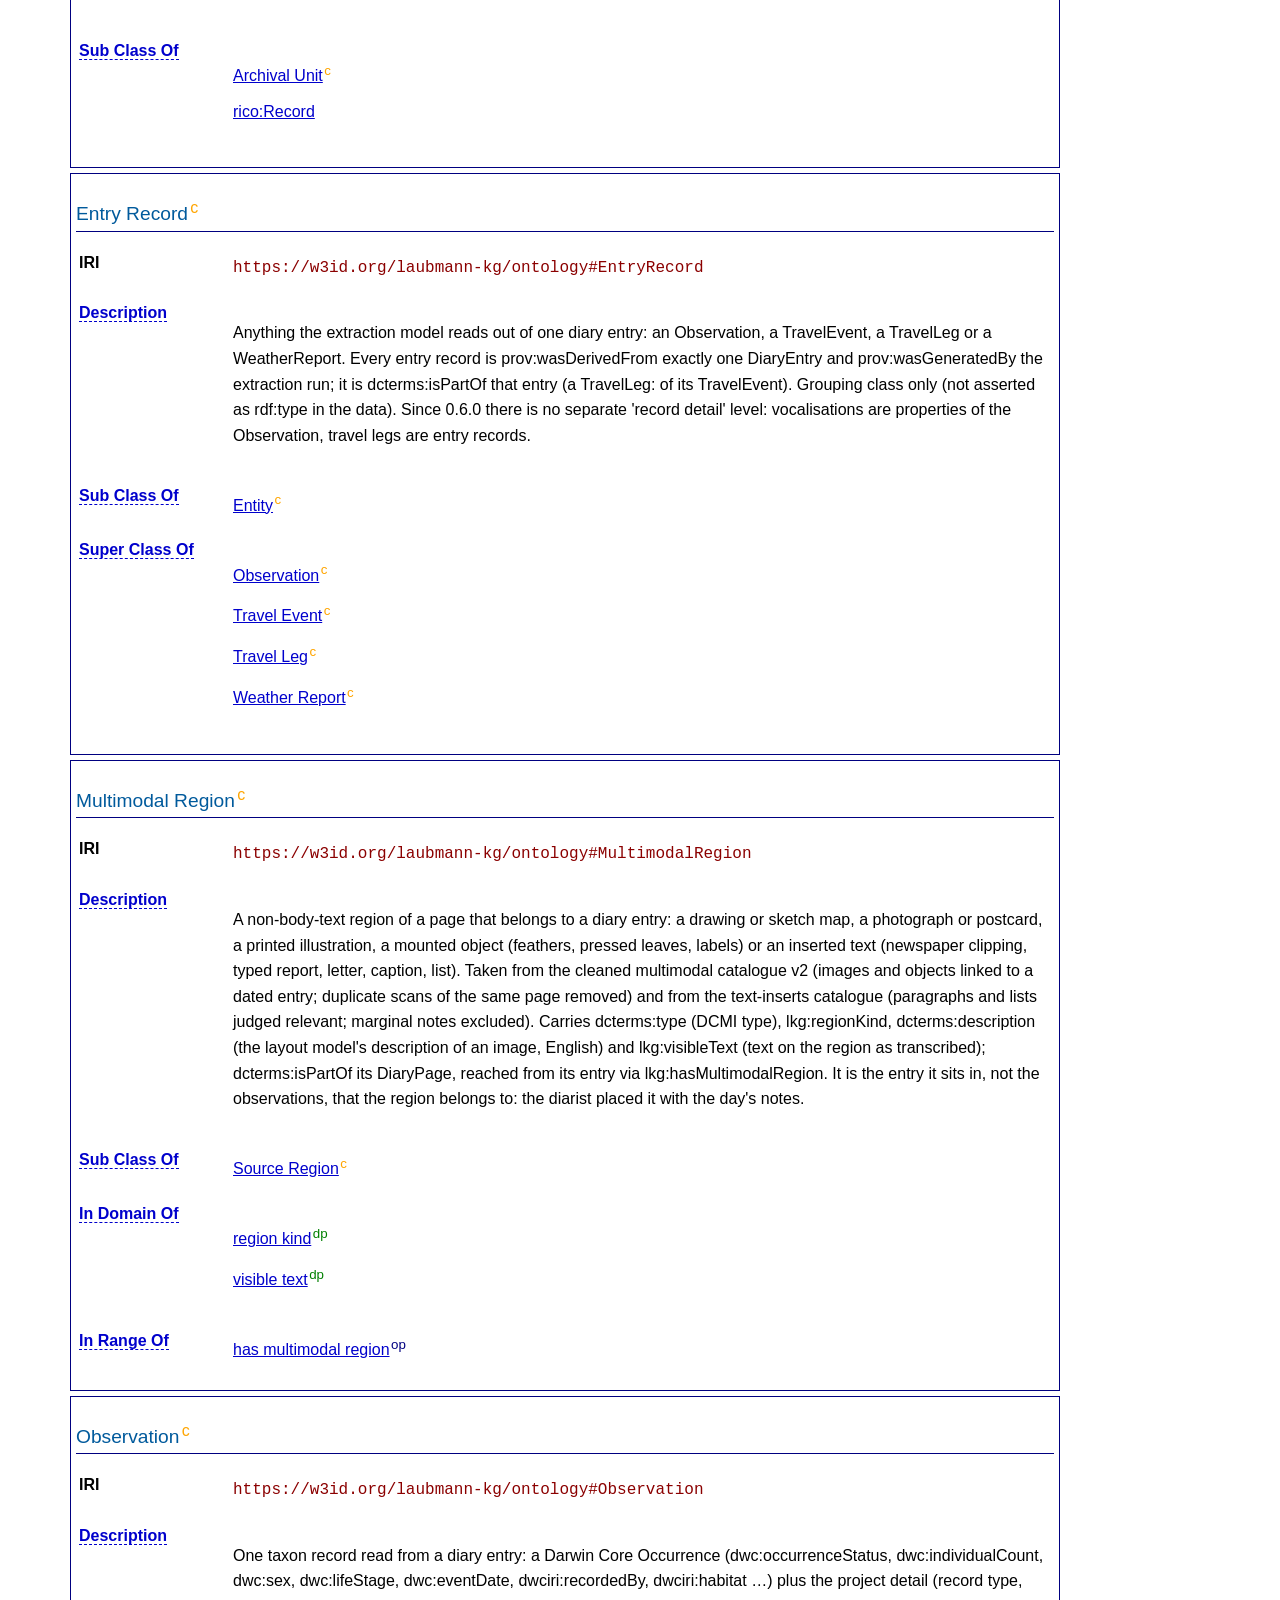
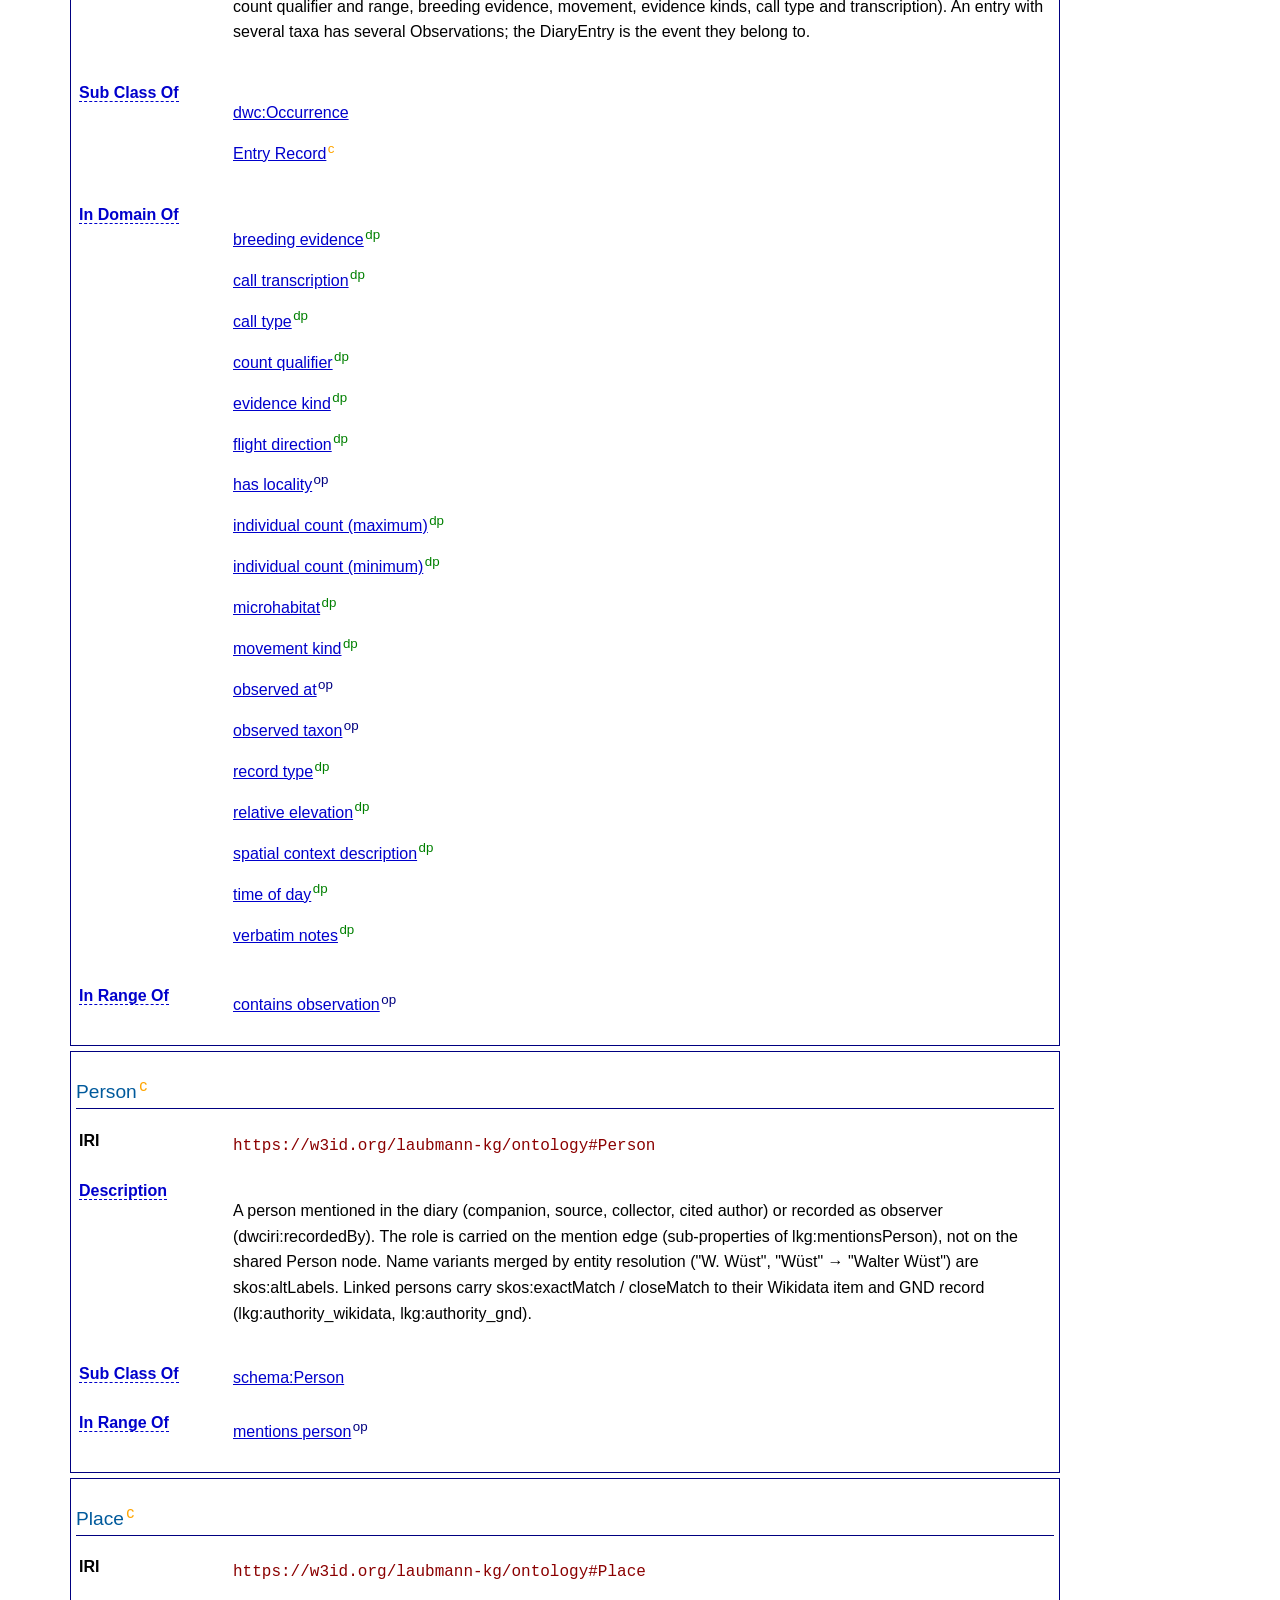
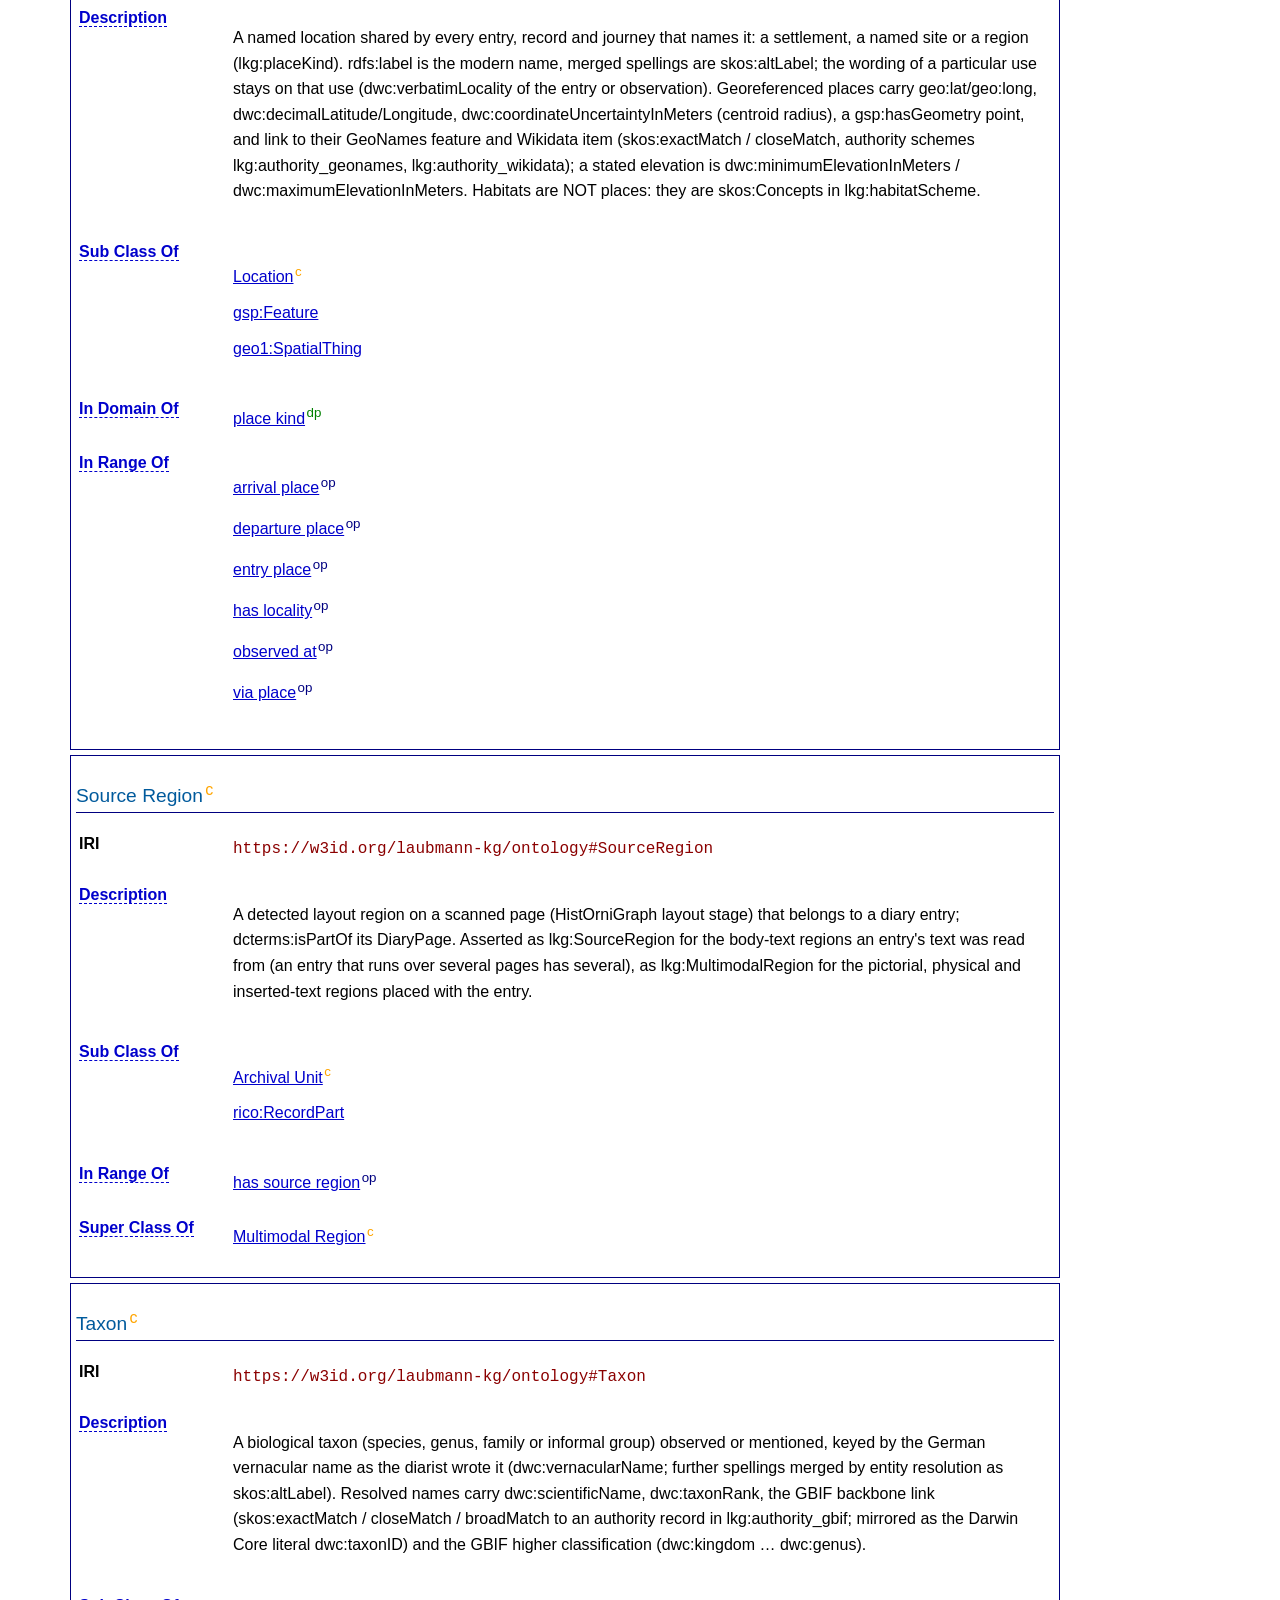
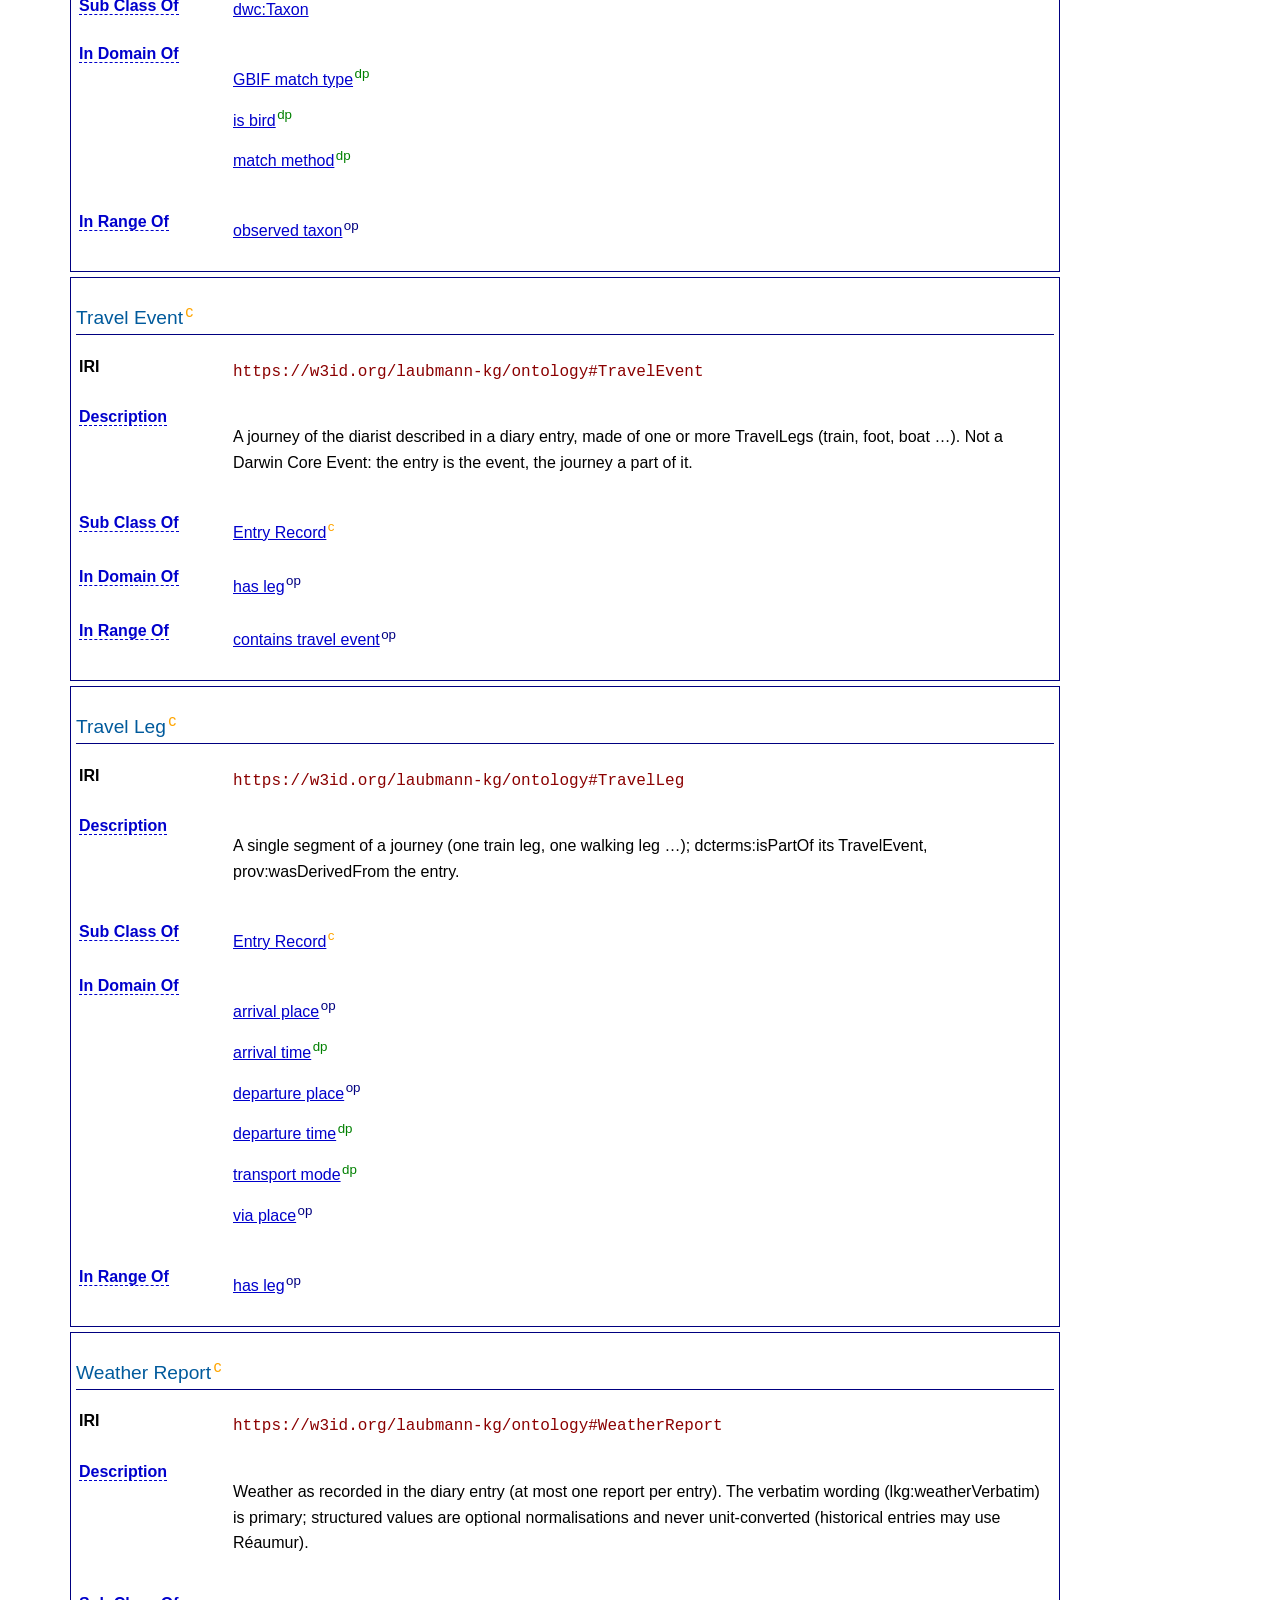
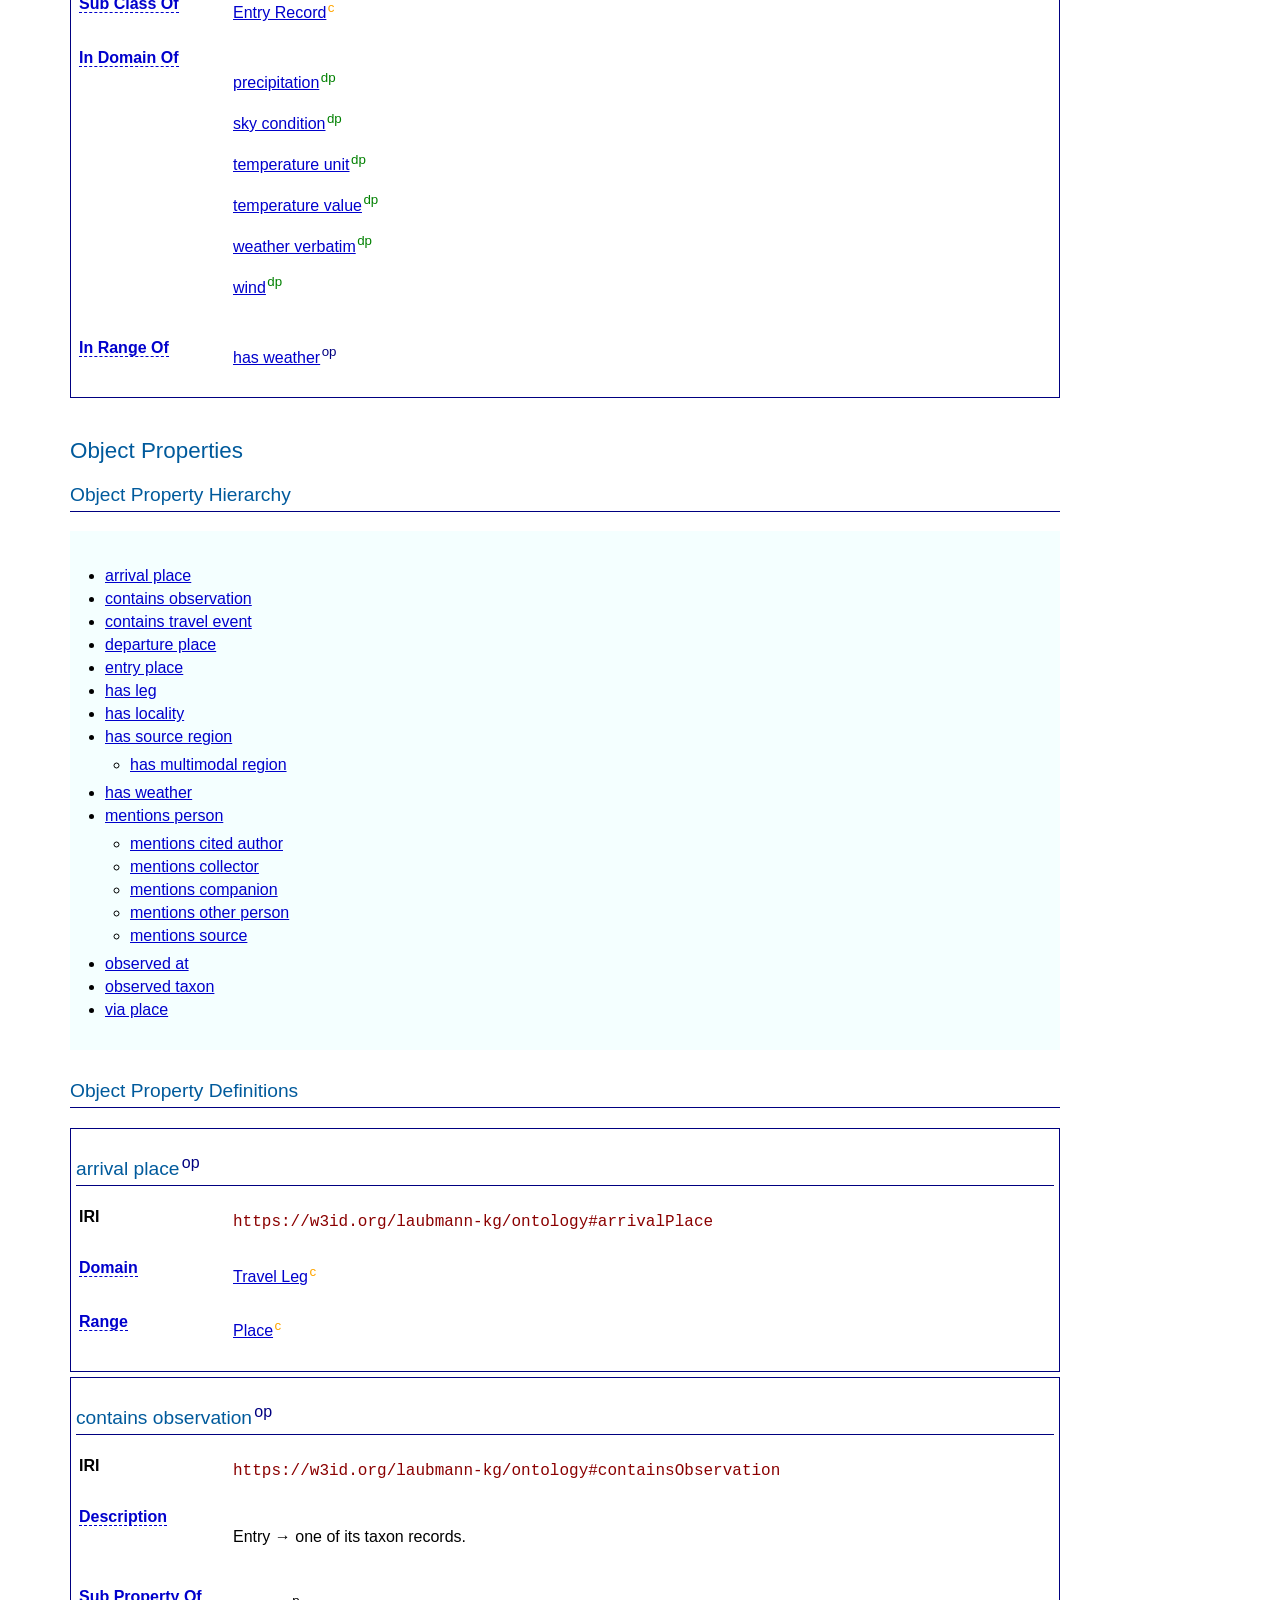
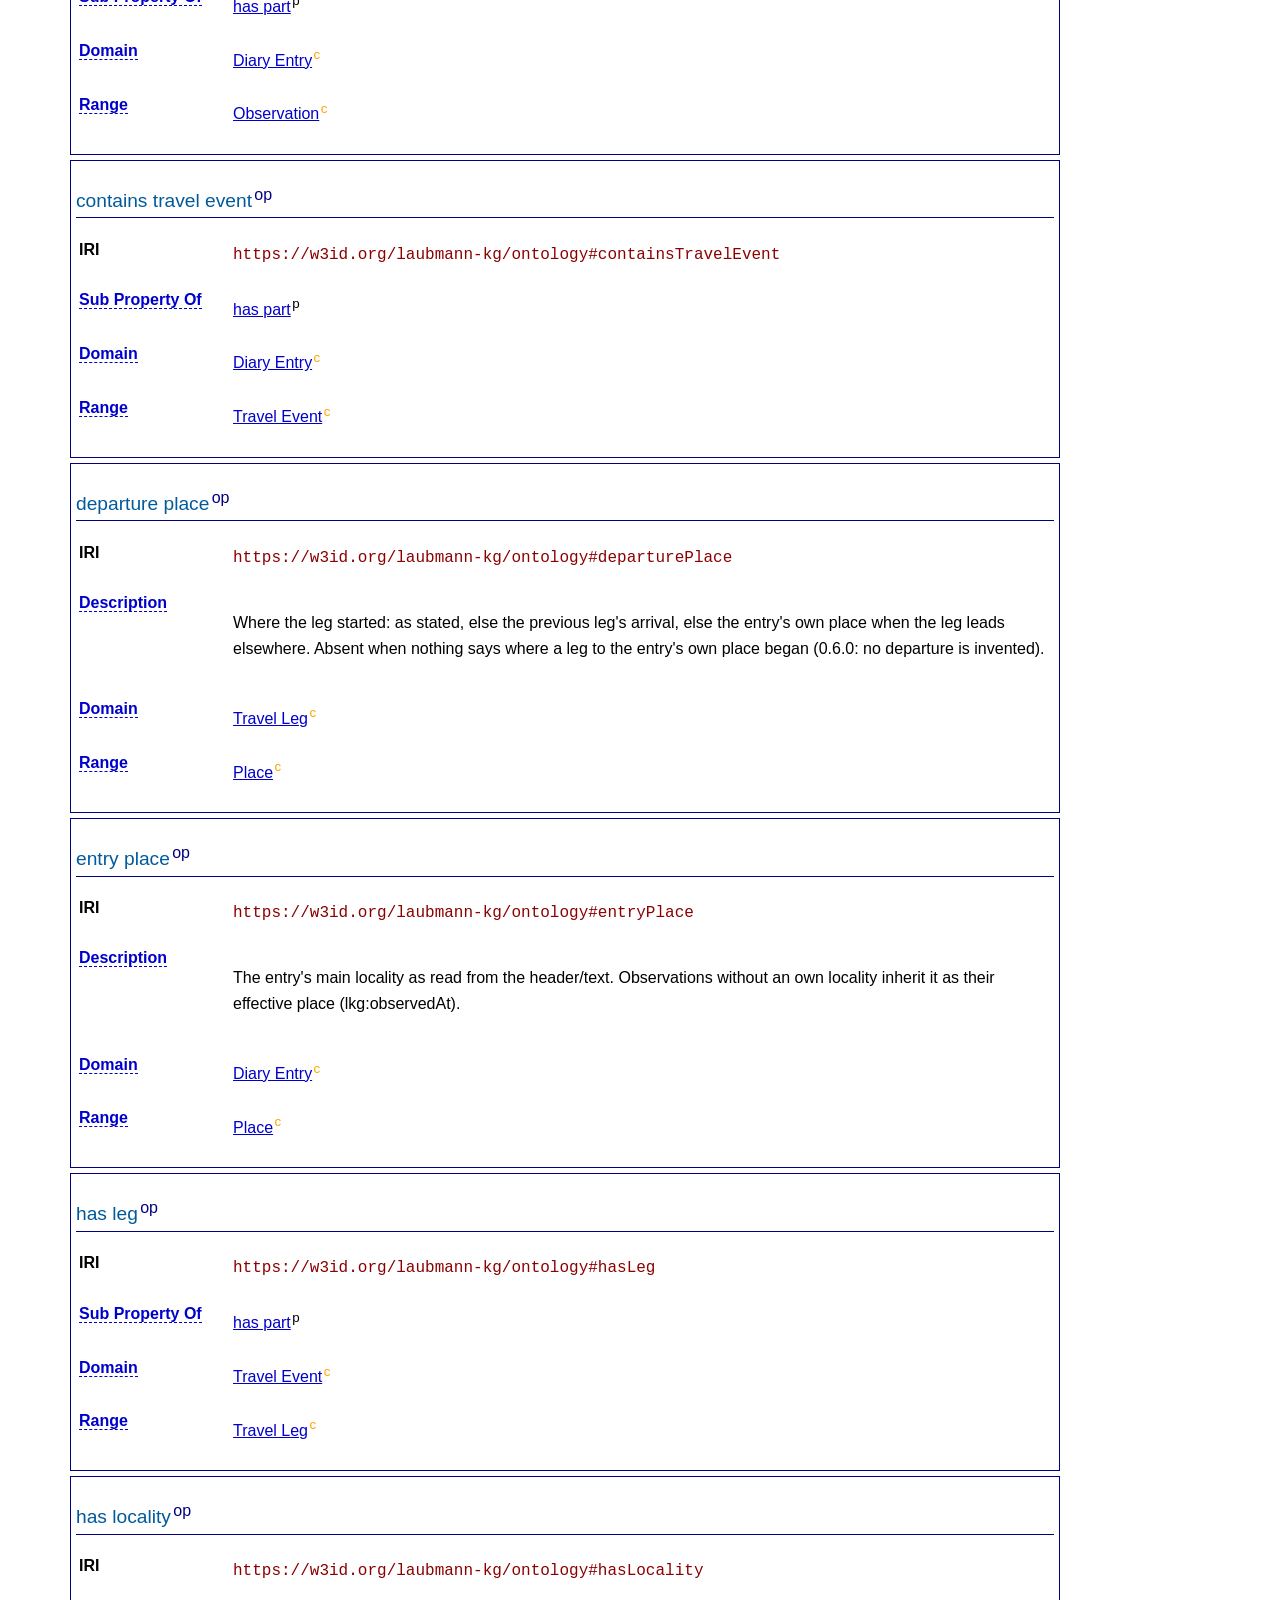
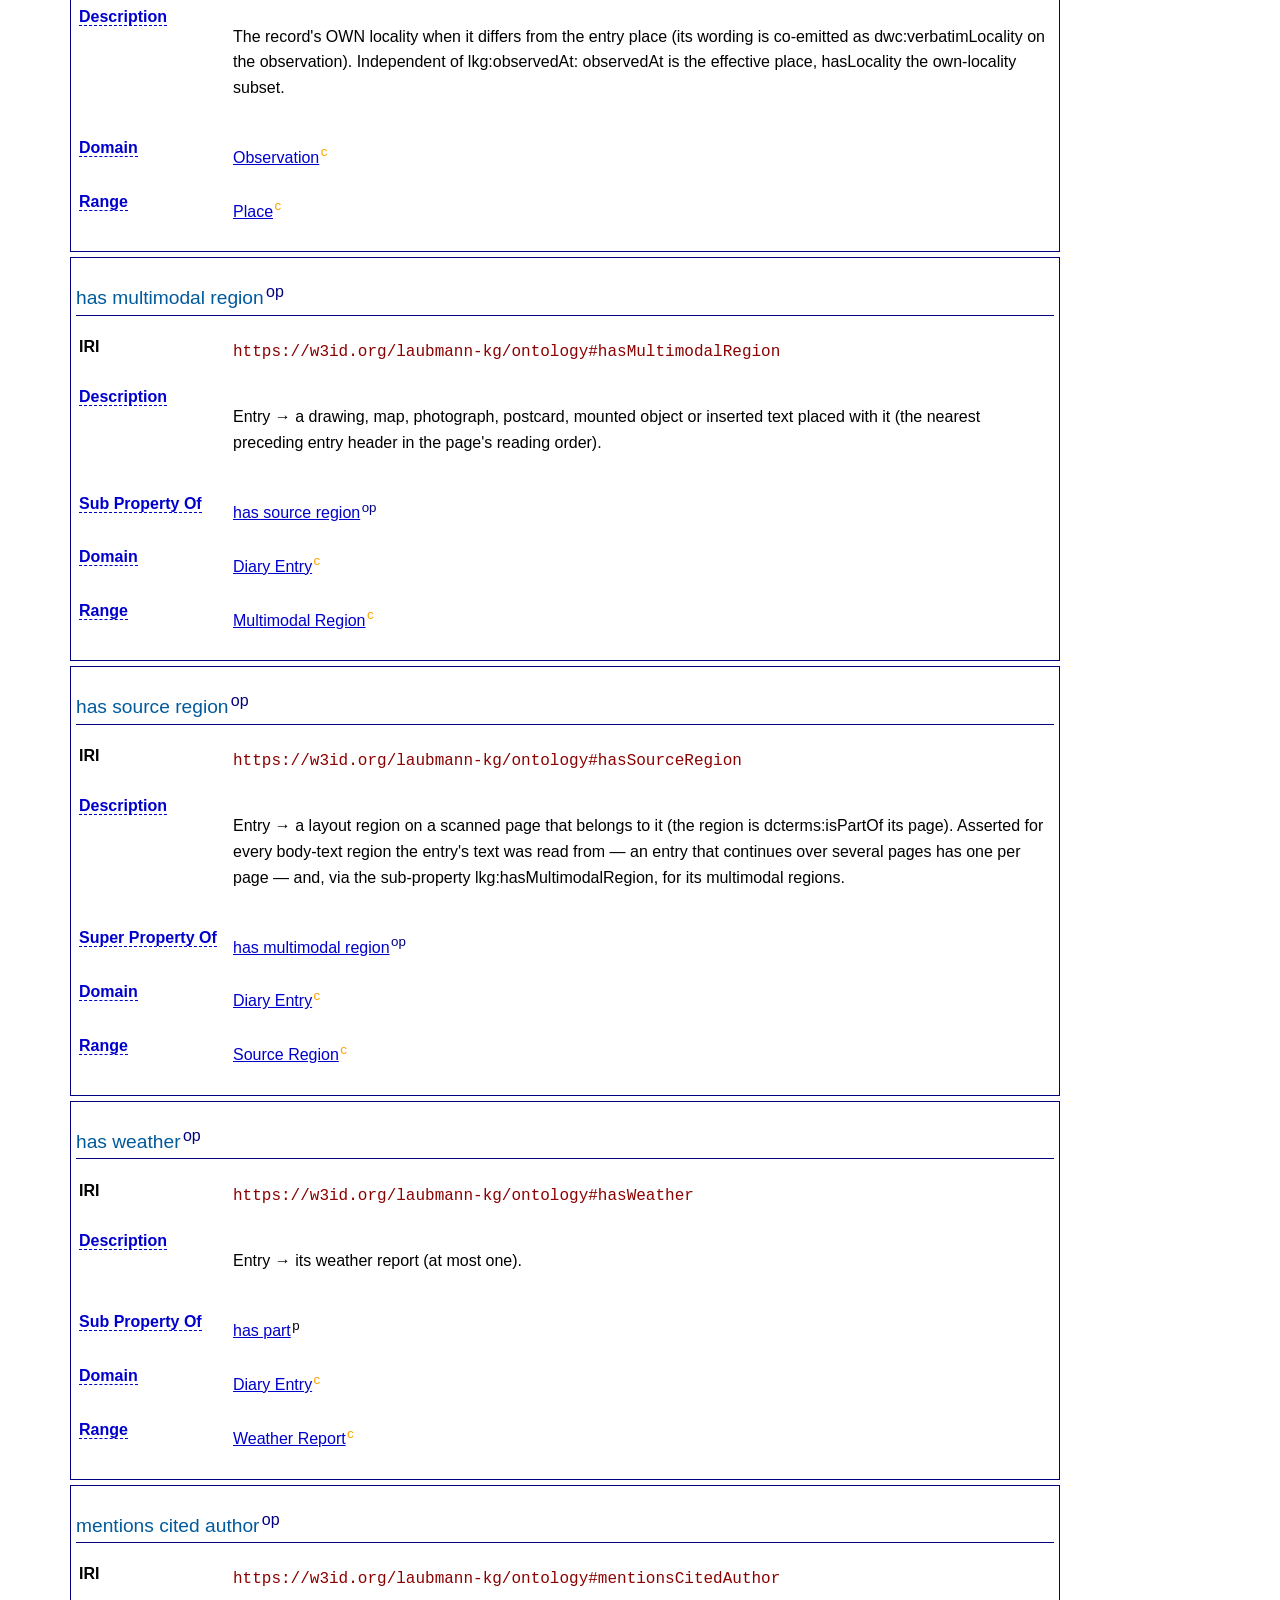
==== commit b83e1444: "Docs for ontology 0.7.0 / prompt v4 data_model.md, ontology_mapping.md, STATUS.md (ontology coverage" ====
--- a/docs/ontology/index.html
+++ b/docs/ontology/index.html
@@ -392,7 +392,7 @@
     ],
     "https://schema.org/creator": [
       {
-        "@id": "_:n9d3840e1e71049f1bac9844c656efafab1"
+        "@id": "_:n266e5091ad0144eba031be2e7e0c3386b1"
       }
     ],
     "https://schema.org/dateIssued": [
@@ -410,7 +410,7 @@
     "https://schema.org/description": [
       {
         "@language": "en",
-        "@value": "Project ontology for the HistOrniGraph knowledge graph built from the ornithological field diaries of Alfred Laubmann (Bavaria, 1917–1965, 34 volumes). Two grouping classes structure the model: archival units (volume, page, entry, layout region — body-text regions and multimodal regions such as drawings, photographs, mounted objects and inserted texts) and entry records (what the extraction model reads out of one entry: observations as Darwin Core occurrences, travel events and their legs, weather reports); the partonomy between them is explicit (dcterms:isPartOf / hasPart). Taxa, places and persons are shared referents; habitats are NOT a class of this ontology but shared skos:Concepts of lkg:habitatScheme (see the controlled vocabularies), reached from an Observation via dwciri:habitat. Every link to an external authority — GBIF (taxa), EUNIS (habitats), GeoNames and Wikidata (places), Wikidata and GND (persons) — uses the same pattern (ontology 0.6.0): skos:exactMatch / skos:closeMatch / skos:broadMatch to the authority's IRI, which is described as a skos:Concept with skos:inScheme lkg:authority_<name>, skos:notation and skos:prefLabel. Version 0.5.0 adds fine-grained spatial and temporal qualifications on Observation (Ziel 1: vantage-point context, microhabitat, relative elevation, qualitative time of day / daylight phase, estimated observation radius mirrored as dwc:coordinateUncertaintyInMeters, dwc:samplingProtocol) for GBIF-grade Darwin Core archives. The ontology is Darwin-Core-first: wherever a dwc/dwciri, DCTERMS, PROV-O, SKOS, GeoSPARQL or schema.org term exists, the data graph uses that term alone; lkg: terms carry only project-specific meaning (record type, count qualifier, breeding evidence, movement, evidence kind, call type, entry kind, weather, travel, mention roles, spatial/temporal qualification, region kind). Controlled values are SKOS concept schemes in the same namespace; the data graph is validated with SHACL."
+        "@value": "Project ontology for the HistOrniGraph knowledge graph built from the ornithological field diaries of Alfred Laubmann (Bavaria, 1917–1965, 34 volumes). Two grouping classes structure the model: archival units (volume, page, entry, layout region — body-text regions and multimodal regions such as drawings, photographs, mounted objects and inserted texts) and entry records (what the extraction model reads out of one entry: observations as Darwin Core occurrences, travel events and their legs, weather reports); the partonomy between them is explicit (dcterms:isPartOf / hasPart). Taxa, places and persons are shared referents; habitats are NOT a class of this ontology but shared skos:Concepts of lkg:habitatScheme (see the controlled vocabularies), reached from an Observation via dwciri:habitat. Every link to an external authority — GBIF (taxa), EUNIS (habitats), GeoNames and Wikidata (places), Wikidata and GND (persons) — uses the same pattern (ontology 0.6.0): skos:exactMatch / skos:closeMatch / skos:broadMatch to the authority's IRI, which is described as a skos:Concept with skos:inScheme lkg:authority_<name>, skos:notation and skos:prefLabel. Observations carry the spatial and temporal detail the text states (vantage point, microhabitat, flight height, own elevation, qualitative time of day, clock time, own date or date range). The ontology is Darwin-Core-first: wherever a dwc/dwciri, DCTERMS, PROV-O, SKOS, GeoSPARQL or schema.org term exists, the data graph uses that term alone; lkg: terms carry only project-specific meaning (record type, count qualifier, breeding evidence, movement, evidence kind, call type, entry kind, weather, travel, mention roles, spatial/temporal qualification, region kind). Controlled values are literals: each is the skos:notation of a concept in a SKOS concept scheme of the same namespace (the property's rdfs:seeAlso); the data graph is validated with SHACL."
       },
       {
         "@language": "en",
@@ -435,7 +435,7 @@
     ]
   },
   {
-    "@id": "_:n9d3840e1e71049f1bac9844c656efafab1",
+    "@id": "_:n266e5091ad0144eba031be2e7e0c3386b1",
     "https://schema.org/name": [
       {
         "@value": "Laubmann KG Project"
@@ -512,21 +512,21 @@
               <a class="hover_property" href="http://www.w3.org/2002/07/owl#versionIRI" title="The property that identifies the version IRI of an ontology. Defined in The OWL 2 Schema vocabulary (OWL 2)">Version Iri</a>
             </dt>
             <dd>
-              <a href="https://w3id.org/laubmann-kg/ontology/0.6.0">https://w3id.org/laubmann-kg/ontology/0.6.0</a>
+              <a href="https://w3id.org/laubmann-kg/ontology/0.7.0">https://w3id.org/laubmann-kg/ontology/0.7.0</a>
             </dd>
           </div>
           <div>
             <dt>
               <a class="hover_property" href="http://www.w3.org/2002/07/owl#versionInfo" title="The annotation property that provides version information for an ontology or another OWL construct. Defined in The OWL 2 Schema vocabulary (OWL 2)">Version Info</a>
             </dt>
-            <dd><p>0.6.0</p></dd>
+            <dd><p>0.7.0</p></dd>
           </div>
           <div>
             <dt>
               <a class="hover_property" href="http://www.w3.org/2002/07/owl#priorVersion" title="The annotation property that indicates the predecessor ontology of a given ontology. Defined in The OWL 2 Schema vocabulary (OWL 2)">Prior Version</a>
             </dt>
             <dd>
-              <a href="https://w3id.org/laubmann-kg/ontology/0.5.0">https://w3id.org/laubmann-kg/ontology/0.5.0</a>
+              <a href="https://w3id.org/laubmann-kg/ontology/0.6.0">https://w3id.org/laubmann-kg/ontology/0.6.0</a>
             </dd>
           </div>
           <div>
@@ -557,7 +557,7 @@
             </dt>
             <dd>
               <ul class="pylodelitlist">
-                <li><p>Project ontology for the HistOrniGraph knowledge graph built from the ornithological field diaries of Alfred Laubmann (Bavaria, 1917–1965, 34 volumes). Two grouping classes structure the model: archival units (volume, page, entry, layout region — body-text regions and multimodal regions such as drawings, photographs, mounted objects and inserted texts) and entry records (what the extraction model reads out of one entry: observations as Darwin Core occurrences, travel events and their legs, weather reports); the partonomy between them is explicit (dcterms:isPartOf / hasPart). Taxa, places and persons are shared referents; habitats are NOT a class of this ontology but shared skos:Concepts of lkg:habitatScheme (see the controlled vocabularies), reached from an Observation via dwciri:habitat. Every link to an external authority — GBIF (taxa), EUNIS (habitats), GeoNames and Wikidata (places), Wikidata and GND (persons) — uses the same pattern (ontology 0.6.0): skos:exactMatch / skos:closeMatch / skos:broadMatch to the authority's IRI, which is described as a skos:Concept with skos:inScheme lkg:authority_<name>, skos:notation and skos:prefLabel. Version 0.5.0 adds fine-grained spatial and temporal qualifications on Observation (Ziel 1: vantage-point context, microhabitat, relative elevation, qualitative time of day / daylight phase, estimated observation radius mirrored as dwc:coordinateUncertaintyInMeters, dwc:samplingProtocol) for GBIF-grade Darwin Core archives. The ontology is Darwin-Core-first: wherever a dwc/dwciri, DCTERMS, PROV-O, SKOS, GeoSPARQL or schema.org term exists, the data graph uses that term alone; lkg: terms carry only project-specific meaning (record type, count qualifier, breeding evidence, movement, evidence kind, call type, entry kind, weather, travel, mention roles, spatial/temporal qualification, region kind). Controlled values are SKOS concept schemes in the same namespace; the data graph is validated with SHACL.</p></li>
+                <li><p>Project ontology for the HistOrniGraph knowledge graph built from the ornithological field diaries of Alfred Laubmann (Bavaria, 1917–1965, 34 volumes). Two grouping classes structure the model: archival units (volume, page, entry, layout region — body-text regions and multimodal regions such as drawings, photographs, mounted objects and inserted texts) and entry records (what the extraction model reads out of one entry: observations as Darwin Core occurrences, travel events and their legs, weather reports); the partonomy between them is explicit (dcterms:isPartOf / hasPart). Taxa, places and persons are shared referents; habitats are NOT a class of this ontology but shared skos:Concepts of lkg:habitatScheme (see the controlled vocabularies), reached from an Observation via dwciri:habitat. Every link to an external authority — GBIF (taxa), EUNIS (habitats), GeoNames and Wikidata (places), Wikidata and GND (persons) — uses the same pattern (ontology 0.6.0): skos:exactMatch / skos:closeMatch / skos:broadMatch to the authority's IRI, which is described as a skos:Concept with skos:inScheme lkg:authority_<name>, skos:notation and skos:prefLabel. Observations carry the spatial and temporal detail the text states (vantage point, microhabitat, flight height, own elevation, qualitative time of day, clock time, own date or date range). The ontology is Darwin-Core-first: wherever a dwc/dwciri, DCTERMS, PROV-O, SKOS, GeoSPARQL or schema.org term exists, the data graph uses that term alone; lkg: terms carry only project-specific meaning (record type, count qualifier, breeding evidence, movement, evidence kind, call type, entry kind, weather, travel, mention roles, spatial/temporal qualification, region kind). Controlled values are literals: each is the skos:notation of a concept in a SKOS concept scheme of the same namespace (the property's rdfs:seeAlso); the data graph is validated with SHACL.</p></li>
                 <li><p>Project ontology for the HistOrniGraph KG (diary entries, ornithological observations, travel, weather, persons, sources from Alfred Laubmann's field journals). Darwin-Core-first: standard terms are used wherever they exist; lkg: adds only project-specific terms. Grouping classes ArchivalUnit / EntryRecord plus an explicit dcterms partonomy. Habitats are skos:Concepts in lkg:habitatScheme (dwciri:habitat). External links (GBIF, EUNIS, GeoNames, Wikidata, GND) all use skos:exactMatch / closeMatch / broadMatch to an authority record in one of the lkg:authority_* schemes.</p></li>
               </ul>
             </dd>
@@ -582,7 +582,7 @@
           </div>
           <div>
             <dt>
-              <a class="hover_property" href="http://purl.org/dc/terms/language" title="Recommended practice is to use either a non-literal value representing a language from a controlled vocabulary such as ISO 639-2 or ISO 639-3, or a literal value consisting of an IETF Best Current Practice 47 [[IETF-BCP47](https://tools.ietf.org/html/bcp47)] language tag. Defined in None">Language</a>
+              <a class="hover_property" href="http://purl.org/dc/terms/language" title="A language of the resource. Defined in None">Language</a>
             </dt>
             <dd>
               <ul class="pylodelitlist">
@@ -613,25 +613,15 @@
           <ul class="hierarchy">
             <li>
               <a href="#ArchivalUnit">Archival Unit</a>
-              <ul class="hierarchy">
-                <li>
-                  <a href="#DiaryEntry">Diary Entry</a>
-                </li>
-                <li>
-                  <a href="#DiaryPage">Diary Page</a>
-                </li>
-                <li>
-                  <a href="#DiaryVolume">Diary Volume</a>
-                </li>
-                <li>
-                  <a href="#SourceRegion">Source Region</a>
-                  <ul class="hierarchy">
-                    <li>
-                      <a href="#MultimodalRegion">Multimodal Region</a>
-                    </li>
-                  </ul>
-                </li>
-              </ul>
+            </li>
+            <li>
+              <a href="#DiaryEntry">Diary Entry</a>
+            </li>
+            <li>
+              <a href="#DiaryPage">Diary Page</a>
+            </li>
+            <li>
+              <a href="#DiaryVolume">Diary Volume</a>
             </li>
             <li>
               <a href="#EntryRecord">Entry Record</a>
@@ -657,6 +647,14 @@
               <a href="#Place">Place</a>
             </li>
             <li>
+              <a href="#SourceRegion">Source Region</a>
+              <ul class="hierarchy">
+                <li>
+                  <a href="#MultimodalRegion">Multimodal Region</a>
+                </li>
+              </ul>
+            </li>
+            <li>
               <a href="#Taxon">Taxon</a>
             </li>
           </ul>
@@ -677,14 +675,14 @@
               <th>
                 <a class="hover_property" href="http://purl.org/dc/terms/description" title="An account of the resource. Defined in DCMI Metadata Terms">Description</a>
               </th>
-              <td><p>A unit of the digitised source: a diary volume, a scanned page, a dated entry or a layout region on a page (body text or multimodal). Grouping class only (not asserted as rdf:type in the data); the units are connected by dcterms:isPartOf (region → page → volume, entry → page).</p></td>
+              <td><p>A unit of the digitised source: a diary volume, a scanned page, a dated entry or a layout region on a page (body text or multimodal). Grouping class only (not asserted as rdf:type in the data); the units are connected by dcterms:isPartOf (region → page → volume, entry → page). In Records in Contexts terms a volume is a Record and the others are parts of it.</p></td>
             </tr>
             <tr>
               <th>
                 <a class="hover_property" href="http://www.w3.org/2000/01/rdf-schema#subClassOf" title="The subject is a subclass of a class. Defined in The RDF Schema vocabulary (RDFS)">Sub Class Of</a>
               </th>
               <td>
-                <a href="https://www.ica.org/standards/RiC/ontology#Record">rico:Record</a>
+                <a href="https://www.ica.org/standards/RiC/ontology#RecordResource">rico:RecordResource</a>
               </td>
             </tr>
             <tr>
@@ -737,7 +735,7 @@
               <th>
                 <a class="hover_property" href="http://purl.org/dc/terms/description" title="An account of the resource. Defined in DCMI Metadata Terms">Description</a>
               </th>
-              <td><p>The primary semantic unit: a dated, located entry written by the observer — the diarist's day. It is the Darwin Core Event (dwc:eventDate, dwc:verbatimEventDate, dwc:fieldNotes; eventID = entry_uid in the DwC-A) and dcterms:hasPart its observations, travel events and weather reports. dcterms:isPartOf its DiaryPage (or the volume when the page is unknown).</p></td>
+              <td><p>The primary semantic unit: a dated, located entry written by the observer — the diarist's day. The node stands both for the text (a part of the volume) and for the day it records: it is the Darwin Core Event (dwc:eventDate, dwc:verbatimEventDate, dwc:verbatimLocality, dwc:fieldNotes; its IRI is the eventID of the DwC-A) and dcterms:hasPart its observations, travel events and weather report. dcterms:isPartOf its DiaryPage (or the volume when the page is unknown).</p></td>
             </tr>
             <tr>
               <th>
@@ -753,6 +751,9 @@
                       <a href="#ArchivalUnit">Archival Unit</a>
                       <sup class="sup-c" title="OWL/RDFS Class">c</sup>
                     </span>
+                  </li>
+                  <li>
+                    <a href="https://www.ica.org/standards/RiC/ontology#RecordPart">rico:RecordPart</a>
                   </li>
                 </ul>
               </td>
@@ -844,10 +845,17 @@
                 <a class="hover_property" href="http://www.w3.org/2000/01/rdf-schema#subClassOf" title="The subject is a subclass of a class. Defined in The RDF Schema vocabulary (RDFS)">Sub Class Of</a>
               </th>
               <td>
-                <span>
-                  <a href="#ArchivalUnit">Archival Unit</a>
-                  <sup class="sup-c" title="OWL/RDFS Class">c</sup>
-                </span>
+                <ul class="pylodelitlist">
+                  <li>
+                    <span>
+                      <a href="#ArchivalUnit">Archival Unit</a>
+                      <sup class="sup-c" title="OWL/RDFS Class">c</sup>
+                    </span>
+                  </li>
+                  <li>
+                    <a href="https://www.ica.org/standards/RiC/ontology#RecordPart">rico:RecordPart</a>
+                  </li>
+                </ul>
               </td>
             </tr>
           </table>
@@ -867,17 +875,24 @@
               <th>
                 <a class="hover_property" href="http://purl.org/dc/terms/description" title="An account of the resource. Defined in DCMI Metadata Terms">Description</a>
               </th>
-              <td><p>A single bound volume of the field journal (34 volumes, 1917–1965).</p></td>
+              <td><p>A single bound volume of the field journal (34 volumes, 1917–1965); dcterms:temporal gives the span its title page names ("YYYY-MM/YYYY-MM").</p></td>
             </tr>
             <tr>
               <th>
                 <a class="hover_property" href="http://www.w3.org/2000/01/rdf-schema#subClassOf" title="The subject is a subclass of a class. Defined in The RDF Schema vocabulary (RDFS)">Sub Class Of</a>
               </th>
               <td>
-                <span>
-                  <a href="#ArchivalUnit">Archival Unit</a>
-                  <sup class="sup-c" title="OWL/RDFS Class">c</sup>
-                </span>
+                <ul class="pylodelitlist">
+                  <li>
+                    <span>
+                      <a href="#ArchivalUnit">Archival Unit</a>
+                      <sup class="sup-c" title="OWL/RDFS Class">c</sup>
+                    </span>
+                  </li>
+                  <li>
+                    <a href="https://www.ica.org/standards/RiC/ontology#Record">rico:Record</a>
+                  </li>
+                </ul>
               </td>
             </tr>
           </table>
@@ -1022,7 +1037,7 @@
               <th>
                 <a class="hover_property" href="http://purl.org/dc/terms/description" title="An account of the resource. Defined in DCMI Metadata Terms">Description</a>
               </th>
-              <td><p>One taxon record read from a diary entry: a Darwin Core Occurrence (dwc:occurrenceStatus, dwc:individualCount, dwc:sex, dwc:lifeStage, dwc:eventDate, dwciri:recordedBy, dwciri:habitat …) plus the project detail (record type, count qualifier and range, breeding evidence, movement, evidence kinds, vocalisations). An entry with several taxa has several Observations; the DiaryEntry is the event they belong to.</p></td>
+              <td><p>One taxon record read from a diary entry: a Darwin Core Occurrence (dwc:occurrenceStatus, dwc:individualCount, dwc:sex, dwc:lifeStage, dwc:eventDate, dwciri:recordedBy, dwciri:habitat …) plus the project detail (record type, count qualifier and range, breeding evidence, movement, evidence kinds, call type and transcription). An entry with several taxa has several Observations; the DiaryEntry is the event they belong to.</p></td>
             </tr>
             <tr>
               <th>
@@ -1074,12 +1089,6 @@
                   </li>
                   <li>
                     <span>
-                      <a href="#daylightPhase">daylight phase</a>
-                      <sup class="sup-dp" title="OWL Datatype Property">dp</sup>
-                    </span>
-                  </li>
-                  <li>
-                    <span>
                       <a href="#evidenceKind">evidence kind</a>
                       <sup class="sup-dp" title="OWL Datatype Property">dp</sup>
                     </span>
@@ -1122,18 +1131,6 @@
                   </li>
                   <li>
                     <span>
-                      <a href="#observationDurationMinutes">observation duration in minutes</a>
-                      <sup class="sup-dp" title="OWL Datatype Property">dp</sup>
-                    </span>
-                  </li>
-                  <li>
-                    <span>
-                      <a href="#observationRadiusMeters">observation radius in meters</a>
-                      <sup class="sup-dp" title="OWL Datatype Property">dp</sup>
-                    </span>
-                  </li>
-                  <li>
-                    <span>
                       <a href="#observedAt">observed at</a>
                       <sup class="sup-op" title="OWL Object Property">op</sup>
                     </span>
@@ -1158,13 +1155,13 @@
                   </li>
                   <li>
                     <span>
-                      <a href="#spatialConfidence">spatial confidence</a>
+                      <a href="#spatialContext">spatial context description</a>
                       <sup class="sup-dp" title="OWL Datatype Property">dp</sup>
                     </span>
                   </li>
                   <li>
                     <span>
-                      <a href="#spatialContext">spatial context description</a>
+                      <a href="#timeOfDay">time of day</a>
                       <sup class="sup-dp" title="OWL Datatype Property">dp</sup>
                     </span>
                   </li>
@@ -1243,7 +1240,7 @@
               <th>
                 <a class="hover_property" href="http://purl.org/dc/terms/description" title="An account of the resource. Defined in DCMI Metadata Terms">Description</a>
               </th>
-              <td><p>A named location: settlement, locality, region, station, river or route point (dwc:verbatimLocality as written, rdfs:label cleaned, merged spellings as skos:altLabel). Georeferenced places carry geo:lat/geo:long, dwc:decimalLatitude/Longitude and gsp:asWKT, and link to their GeoNames feature and Wikidata item (skos:exactMatch / closeMatch, authority schemes lkg:authority_geonames, lkg:authority_wikidata). Habitats are NOT places: they are skos:Concepts in lkg:habitatScheme.</p></td>
+              <td><p>A named location shared by every entry, record and journey that names it: a settlement, a named site or a region (lkg:placeKind). rdfs:label is the modern name, merged spellings are skos:altLabel; the wording of a particular use stays on that use (dwc:verbatimLocality of the entry or observation). Georeferenced places carry geo:lat/geo:long, dwc:decimalLatitude/Longitude, dwc:coordinateUncertaintyInMeters (centroid radius), a gsp:hasGeometry point, and link to their GeoNames feature and Wikidata item (skos:exactMatch / closeMatch, authority schemes lkg:authority_geonames, lkg:authority_wikidata); a stated elevation is dwc:minimumElevationInMeters / dwc:maximumElevationInMeters. Habitats are NOT places: they are skos:Concepts in lkg:habitatScheme.</p></td>
             </tr>
             <tr>
               <th>
@@ -1256,6 +1253,9 @@
                       <a href="http://purl.org/dc/terms/Location">Location</a>
                       <sup class="sup-c" title="OWL/RDFS Class">c</sup>
                     </span>
+                  </li>
+                  <li>
+                    <a href="http://www.opengis.net/ont/geosparql#Feature">gsp:Feature</a>
                   </li>
                   <li>
                     <a href="http://www.w3.org/2003/01/geo/wgs84_pos#SpatialThing">geo1:SpatialThing</a>
@@ -1343,10 +1343,17 @@
                 <a class="hover_property" href="http://www.w3.org/2000/01/rdf-schema#subClassOf" title="The subject is a subclass of a class. Defined in The RDF Schema vocabulary (RDFS)">Sub Class Of</a>
               </th>
               <td>
-                <span>
-                  <a href="#ArchivalUnit">Archival Unit</a>
-                  <sup class="sup-c" title="OWL/RDFS Class">c</sup>
-                </span>
+                <ul class="pylodelitlist">
+                  <li>
+                    <span>
+                      <a href="#ArchivalUnit">Archival Unit</a>
+                      <sup class="sup-c" title="OWL/RDFS Class">c</sup>
+                    </span>
+                  </li>
+                  <li>
+                    <a href="https://www.ica.org/standards/RiC/ontology#RecordPart">rico:RecordPart</a>
+                  </li>
+                </ul>
               </td>
             </tr>
             <tr>
@@ -1418,12 +1425,6 @@
                   </li>
                   <li>
                     <span>
-                      <a href="#matchConfidence">match confidence</a>
-                      <sup class="sup-dp" title="OWL Datatype Property">dp</sup>
-                    </span>
-                  </li>
-                  <li>
-                    <span>
                       <a href="#matchMethod">match method</a>
                       <sup class="sup-dp" title="OWL Datatype Property">dp</sup>
                     </span>
@@ -1459,24 +1460,17 @@
               <th>
                 <a class="hover_property" href="http://purl.org/dc/terms/description" title="An account of the resource. Defined in DCMI Metadata Terms">Description</a>
               </th>
-              <td><p>A journey described in a diary entry, made of one or more TravelLegs (train, foot, boat …).</p></td>
+              <td><p>A journey of the diarist described in a diary entry, made of one or more TravelLegs (train, foot, boat …). Not a Darwin Core Event: the entry is the event, the journey a part of it.</p></td>
             </tr>
             <tr>
               <th>
                 <a class="hover_property" href="http://www.w3.org/2000/01/rdf-schema#subClassOf" title="The subject is a subclass of a class. Defined in The RDF Schema vocabulary (RDFS)">Sub Class Of</a>
               </th>
               <td>
-                <ul class="pylodelitlist">
-                  <li>
-                    <a href="http://rs.tdwg.org/dwc/terms/Event">dwc:Event</a>
-                  </li>
-                  <li>
-                    <span>
-                      <a href="#EntryRecord">Entry Record</a>
-                      <sup class="sup-c" title="OWL/RDFS Class">c</sup>
-                    </span>
-                  </li>
-                </ul>
+                <span>
+                  <a href="#EntryRecord">Entry Record</a>
+                  <sup class="sup-c" title="OWL/RDFS Class">c</sup>
+                </span>
               </td>
             </tr>
             <tr>
@@ -1604,7 +1598,7 @@
               <th>
                 <a class="hover_property" href="http://purl.org/dc/terms/description" title="An account of the resource. Defined in DCMI Metadata Terms">Description</a>
               </th>
-              <td><p>Weather as recorded in the diary entry. The verbatim wording (lkg:weatherVerbatim) is primary; structured values are optional normalisations and never unit-converted (historical entries may use Réaumur). An entry may carry several reports (e.g. morning and evening, distinguished by dwc:eventTime).</p></td>
+              <td><p>Weather as recorded in the diary entry (at most one report per entry). The verbatim wording (lkg:weatherVerbatim) is primary; structured values are optional normalisations and never unit-converted (historical entries may use Réaumur).</p></td>
             </tr>
             <tr>
               <th>
@@ -2166,7 +2160,7 @@
               <th>
                 <a class="hover_property" href="http://purl.org/dc/terms/description" title="An account of the resource. Defined in DCMI Metadata Terms">Description</a>
               </th>
-              <td><p>Entry → weather report(s); several per entry are possible.</p></td>
+              <td><p>Entry → its weather report (at most one).</p></td>
             </tr>
             <tr>
               <th>
@@ -2572,49 +2566,6 @@
       </div>
       <div class="section" id="datatypeproperties">
         <h2>Datatype Properties</h2>
-        <div class="property entity" id="altitudeinmeters">
-          <h3>altitude in meters
-            <sup class="sup-dp" title="OWL Datatype Property">dp</sup>
-          </h3>
-          <table>
-            <tr>
-              <th>IRI</th>
-              <td>
-                <code>https://w3id.org/laubmann-kg/ontology#altitudeM</code>
-              </td>
-            </tr>
-            <tr>
-              <th>
-                <a class="hover_property" href="http://purl.org/dc/terms/description" title="An account of the resource. Defined in DCMI Metadata Terms">Description</a>
-              </th>
-              <td><p>Absolute elevation in meters above sea level, when the diary states one.</p></td>
-            </tr>
-            <tr>
-              <th>
-                <a class="hover_property" href="http://www.w3.org/2000/01/rdf-schema#domain" title="A domain of the subject property. Defined in The RDF Schema vocabulary (RDFS)">Domain</a>
-              </th>
-              <td>
-                <span>
-                  <a href="#Observation">Observation</a>
-                  <sup class="sup-c" title="OWL/RDFS Class">c</sup>
-                </span>
-                <span class="cardinality">or</span>
-                <span>
-                  <a href="#Place">Place</a>
-                  <sup class="sup-c" title="OWL/RDFS Class">c</sup>
-                </span>
-              </td>
-            </tr>
-            <tr>
-              <th>
-                <a class="hover_property" href="http://www.w3.org/2000/01/rdf-schema#range" title="A range of the subject property. Defined in The RDF Schema vocabulary (RDFS)">Range</a>
-              </th>
-              <td>
-                <a href="http://www.w3.org/2001/XMLSchema#decimal">xsd:decimal</a>
-              </td>
-            </tr>
-          </table>
-        </div>
         <div class="property entity" id="arrivalTime">
           <h3>arrival time
             <sup class="sup-dp" title="OWL Datatype Property">dp</sup>
@@ -2700,7 +2651,15 @@
               <th>
                 <a class="hover_property" href="http://purl.org/dc/terms/description" title="An account of the resource. Defined in DCMI Metadata Terms">Description</a>
               </th>
-              <td><p>Atlas-style breeding evidence category: confirmed, probable, possible (lkg:breedingEvidenceScheme). confirmed/probable are co-emitted as dwc:reproductiveCondition "breeding".</p></td>
+              <td><p>Atlas-style breeding evidence category: confirmed, probable, possible (lkg:breedingEvidenceScheme). confirmed is co-emitted as dwc:reproductiveCondition "breeding".</p></td>
+            </tr>
+            <tr>
+              <th>
+                <a class="hover_property" href="http://www.w3.org/2000/01/rdf-schema#seeAlso" title="Further information about the subject resource. Defined in The RDF Schema vocabulary (RDFS)">See Also</a>
+              </th>
+              <td>
+                <a href="#breedingEvidenceScheme">lkg:breedingEvidenceScheme</a>
+              </td>
             </tr>
             <tr>
               <th>
@@ -2738,7 +2697,7 @@
               <th>
                 <a class="hover_property" href="http://purl.org/dc/terms/description" title="An account of the resource. Defined in DCMI Metadata Terms">Description</a>
               </th>
-              <td><p>Phonetic rendering of the call as written in the diary ("zich zich", "Tlü-hit"). Only when the diarist wrote one (no placeholder); several values when he wrote several.</p></td>
+              <td><p>Phonetic rendering of the call as written in the diary ("zich zich", "Tlü-hit"). Only when the diarist wrote one (no placeholder); several values when he wrote several. With several call types and transcriptions on one observation, which transcription renders which type is not recorded (see lkg:verbatimNotes).</p></td>
             </tr>
             <tr>
               <th>
@@ -2776,7 +2735,15 @@
               <th>
                 <a class="hover_property" href="http://purl.org/dc/terms/description" title="An account of the resource. Defined in DCMI Metadata Terms">Description</a>
               </th>
-              <td><p>Type of vocalisation heard: song, call, alarm, drumming (lkg:callTypeScheme). Only when the text says which; an observation heard singing and calling has two values. Implies lkg:evidenceKind lkg:evidence_auditory, which is always asserted alongside (an auditory record without a stated type has the evidence kind only). Replaces the lkg:Vocalisation node of 0.4–0.5 and the dwc:behavior copies ("singend", "ruft").</p></td>
+              <td><p>Type of vocalisation heard: song, call, alarm, drumming (lkg:callTypeScheme). Only when the text says which; an observation heard singing and calling has two values. Implies lkg:evidenceKind "auditory", which is always asserted alongside (an auditory record without a stated type has the evidence kind only). Replaces the lkg:Vocalisation node of 0.4–0.5 and the dwc:behavior copies ("singend", "ruft").</p></td>
+            </tr>
+            <tr>
+              <th>
+                <a class="hover_property" href="http://www.w3.org/2000/01/rdf-schema#seeAlso" title="Further information about the subject resource. Defined in The RDF Schema vocabulary (RDFS)">See Also</a>
+              </th>
+              <td>
+                <a href="#callTypeScheme">lkg:callTypeScheme</a>
+              </td>
             </tr>
             <tr>
               <th>
@@ -2818,6 +2785,14 @@
             </tr>
             <tr>
               <th>
+                <a class="hover_property" href="http://www.w3.org/2000/01/rdf-schema#seeAlso" title="Further information about the subject resource. Defined in The RDF Schema vocabulary (RDFS)">See Also</a>
+              </th>
+              <td>
+                <a href="#countQualifierScheme">lkg:countQualifierScheme</a>
+              </td>
+            </tr>
+            <tr>
+              <th>
                 <a class="hover_property" href="http://www.w3.org/2000/01/rdf-schema#domain" title="A domain of the subject property. Defined in The RDF Schema vocabulary (RDFS)">Domain</a>
               </th>
               <td>
@@ -2875,44 +2850,6 @@
             </tr>
           </table>
         </div>
-        <div class="property entity" id="daylightPhase">
-          <h3>daylight phase
-            <sup class="sup-dp" title="OWL Datatype Property">dp</sup>
-          </h3>
-          <table>
-            <tr>
-              <th>IRI</th>
-              <td>
-                <code>https://w3id.org/laubmann-kg/ontology#daylightPhase</code>
-              </td>
-            </tr>
-            <tr>
-              <th>
-                <a class="hover_property" href="http://purl.org/dc/terms/description" title="An account of the resource. Defined in DCMI Metadata Terms">Description</a>
-              </th>
-              <td><p>Daylight phase: dawn, day, dusk, night.</p></td>
-            </tr>
-            <tr>
-              <th>
-                <a class="hover_property" href="http://www.w3.org/2000/01/rdf-schema#domain" title="A domain of the subject property. Defined in The RDF Schema vocabulary (RDFS)">Domain</a>
-              </th>
-              <td>
-                <span>
-                  <a href="#Observation">Observation</a>
-                  <sup class="sup-c" title="OWL/RDFS Class">c</sup>
-                </span>
-              </td>
-            </tr>
-            <tr>
-              <th>
-                <a class="hover_property" href="http://www.w3.org/2000/01/rdf-schema#range" title="A range of the subject property. Defined in The RDF Schema vocabulary (RDFS)">Range</a>
-              </th>
-              <td>
-                <a href="http://www.w3.org/2001/XMLSchema#string">xsd:string</a>
-              </td>
-            </tr>
-          </table>
-        </div>
         <div class="property entity" id="departureTime">
           <h3>departure time
             <sup class="sup-dp" title="OWL Datatype Property">dp</sup>
@@ -2970,6 +2907,14 @@
             </tr>
             <tr>
               <th>
+                <a class="hover_property" href="http://www.w3.org/2000/01/rdf-schema#seeAlso" title="Further information about the subject resource. Defined in The RDF Schema vocabulary (RDFS)">See Also</a>
+              </th>
+              <td>
+                <a href="#entryKindScheme">lkg:entryKindScheme</a>
+              </td>
+            </tr>
+            <tr>
+              <th>
                 <a class="hover_property" href="http://www.w3.org/2000/01/rdf-schema#domain" title="A domain of the subject property. Defined in The RDF Schema vocabulary (RDFS)">Domain</a>
               </th>
               <td>
@@ -3004,7 +2949,15 @@
               <th>
                 <a class="hover_property" href="http://purl.org/dc/terms/description" title="An account of the resource. Defined in DCMI Metadata Terms">Description</a>
               </th>
-              <td><p>How the organism was detected: visual, auditory, nest, specimen (lkg:evidenceKindScheme; the value is the concept's English prefLabel, like every controlled value of the ontology). Only emitted when the text says how; an observation may have none or several. What was heard is on the same observation: lkg:callType and lkg:callTranscription.</p></td>
+              <td><p>How the organism was detected: visual (seen), auditory (heard), nest (nest, eggs or young found), specimen (collected or preserved) — the skos:notation of a concept in lkg:evidenceKindScheme, like every controlled value of the ontology. Only emitted when the text says how; an observation may have none or several. What was heard is on the same observation: lkg:callType and lkg:callTranscription.</p></td>
+            </tr>
+            <tr>
+              <th>
+                <a class="hover_property" href="http://www.w3.org/2000/01/rdf-schema#seeAlso" title="Further information about the subject resource. Defined in The RDF Schema vocabulary (RDFS)">See Also</a>
+              </th>
+              <td>
+                <a href="#evidenceKindScheme">lkg:evidenceKindScheme</a>
+              </td>
             </tr>
             <tr>
               <th>
@@ -3080,7 +3033,7 @@
               <th>
                 <a class="hover_property" href="http://purl.org/dc/terms/description" title="An account of the resource. Defined in DCMI Metadata Terms">Description</a>
               </th>
-              <td><p>GBIF backbone match type: EXACT, FUZZY, HIGHERRANK. Determines the SKOS mapping predicate (exactMatch / closeMatch / broadMatch).</p></td>
+              <td><p>GBIF backbone match type of the name: EXACT, FUZZY, HIGHERRANK. Together with lkg:matchMethod it grades the GBIF link: HIGHERRANK → skos:broadMatch; FUZZY or an LLM-mediated name (llm+gbif, machine-review) → skos:closeMatch; otherwise skos:exactMatch.</p></td>
             </tr>
             <tr>
               <th>
@@ -3217,44 +3170,6 @@
             </tr>
           </table>
         </div>
-        <div class="property entity" id="matchConfidence">
-          <h3>match confidence
-            <sup class="sup-dp" title="OWL Datatype Property">dp</sup>
-          </h3>
-          <table>
-            <tr>
-              <th>IRI</th>
-              <td>
-                <code>https://w3id.org/laubmann-kg/ontology#matchConfidence</code>
-              </td>
-            </tr>
-            <tr>
-              <th>
-                <a class="hover_property" href="http://purl.org/dc/terms/description" title="An account of the resource. Defined in DCMI Metadata Terms">Description</a>
-              </th>
-              <td><p>Confidence of the name resolution in [0,1] when the resolver reports one.</p></td>
-            </tr>
-            <tr>
-              <th>
-                <a class="hover_property" href="http://www.w3.org/2000/01/rdf-schema#domain" title="A domain of the subject property. Defined in The RDF Schema vocabulary (RDFS)">Domain</a>
-              </th>
-              <td>
-                <span>
-                  <a href="#Taxon">Taxon</a>
-                  <sup class="sup-c" title="OWL/RDFS Class">c</sup>
-                </span>
-              </td>
-            </tr>
-            <tr>
-              <th>
-                <a class="hover_property" href="http://www.w3.org/2000/01/rdf-schema#range" title="A range of the subject property. Defined in The RDF Schema vocabulary (RDFS)">Range</a>
-              </th>
-              <td>
-                <a href="http://www.w3.org/2001/XMLSchema#decimal">xsd:decimal</a>
-              </td>
-            </tr>
-          </table>
-        </div>
         <div class="property entity" id="matchMethod">
           <h3>match method
             <sup class="sup-dp" title="OWL Datatype Property">dp</sup>
@@ -3270,7 +3185,15 @@
               <th>
                 <a class="hover_property" href="http://purl.org/dc/terms/description" title="An account of the resource. Defined in DCMI Metadata Terms">Description</a>
               </th>
-              <td><p>How the vernacular name was resolved to a scientific name / GBIF key: gazetteer, llm, llm+gbif, review, unresolved …</p></td>
+              <td><p>How the vernacular name was tied to a scientific name / GBIF record: gazetteer (project seed list), llm (the extraction model), llm+gbif (the folk-name proposer, verified in GBIF), review (a reviewer), machine-review (the machine review), unresolved — lkg:matchMethodScheme.</p></td>
+            </tr>
+            <tr>
+              <th>
+                <a class="hover_property" href="http://www.w3.org/2000/01/rdf-schema#seeAlso" title="Further information about the subject resource. Defined in The RDF Schema vocabulary (RDFS)">See Also</a>
+              </th>
+              <td>
+                <a href="#matchMethodScheme">lkg:matchMethodScheme</a>
+              </td>
             </tr>
             <tr>
               <th>
@@ -3308,7 +3231,7 @@
               <th>
                 <a class="hover_property" href="http://purl.org/dc/terms/description" title="An account of the resource. Defined in DCMI Metadata Terms">Description</a>
               </th>
-              <td><p>Specific fine-grained microhabitat structure (e.g. 'Baumkrone', 'Teichufer', 'Fenstersims'). Distinct from the habitat type on dwc:habitat / dwciri:habitat.</p></td>
+              <td><p>Where on or in its habitat the bird was, as written (e.g. 'Baumkrone', 'Teichufer', 'Fenstersims', 'Telegraphendraht'). Distinct from the habitat type on dwc:habitat / dwciri:habitat.</p></td>
             </tr>
             <tr>
               <th>
@@ -3350,6 +3273,14 @@
             </tr>
             <tr>
               <th>
+                <a class="hover_property" href="http://www.w3.org/2000/01/rdf-schema#seeAlso" title="Further information about the subject resource. Defined in The RDF Schema vocabulary (RDFS)">See Also</a>
+              </th>
+              <td>
+                <a href="#movementKindScheme">lkg:movementKindScheme</a>
+              </td>
+            </tr>
+            <tr>
+              <th>
                 <a class="hover_property" href="http://www.w3.org/2000/01/rdf-schema#domain" title="A domain of the subject property. Defined in The RDF Schema vocabulary (RDFS)">Domain</a>
               </th>
               <td>
@@ -3365,82 +3296,6 @@
               </th>
               <td>
                 <a href="http://www.w3.org/2001/XMLSchema#string">xsd:string</a>
-              </td>
-            </tr>
-          </table>
-        </div>
-        <div class="property entity" id="observationDurationMinutes">
-          <h3>observation duration in minutes
-            <sup class="sup-dp" title="OWL Datatype Property">dp</sup>
-          </h3>
-          <table>
-            <tr>
-              <th>IRI</th>
-              <td>
-                <code>https://w3id.org/laubmann-kg/ontology#observationDurationMinutes</code>
-              </td>
-            </tr>
-            <tr>
-              <th>
-                <a class="hover_property" href="http://purl.org/dc/terms/description" title="An account of the resource. Defined in DCMI Metadata Terms">Description</a>
-              </th>
-              <td><p>Stated or clearly implied duration of the watch, in minutes.</p></td>
-            </tr>
-            <tr>
-              <th>
-                <a class="hover_property" href="http://www.w3.org/2000/01/rdf-schema#domain" title="A domain of the subject property. Defined in The RDF Schema vocabulary (RDFS)">Domain</a>
-              </th>
-              <td>
-                <span>
-                  <a href="#Observation">Observation</a>
-                  <sup class="sup-c" title="OWL/RDFS Class">c</sup>
-                </span>
-              </td>
-            </tr>
-            <tr>
-              <th>
-                <a class="hover_property" href="http://www.w3.org/2000/01/rdf-schema#range" title="A range of the subject property. Defined in The RDF Schema vocabulary (RDFS)">Range</a>
-              </th>
-              <td>
-                <a href="http://www.w3.org/2001/XMLSchema#integer">xsd:integer</a>
-              </td>
-            </tr>
-          </table>
-        </div>
-        <div class="property entity" id="observationRadiusMeters">
-          <h3>observation radius in meters
-            <sup class="sup-dp" title="OWL Datatype Property">dp</sup>
-          </h3>
-          <table>
-            <tr>
-              <th>IRI</th>
-              <td>
-                <code>https://w3id.org/laubmann-kg/ontology#observationRadiusMeters</code>
-              </td>
-            </tr>
-            <tr>
-              <th>
-                <a class="hover_property" href="http://purl.org/dc/terms/description" title="An account of the resource. Defined in DCMI Metadata Terms">Description</a>
-              </th>
-              <td><p>Estimated maximum viewing distance/radius from the observation point (e.g. 100 for a window watch). Mirrored as dwc:coordinateUncertaintyInMeters on the Observation.</p></td>
-            </tr>
-            <tr>
-              <th>
-                <a class="hover_property" href="http://www.w3.org/2000/01/rdf-schema#domain" title="A domain of the subject property. Defined in The RDF Schema vocabulary (RDFS)">Domain</a>
-              </th>
-              <td>
-                <span>
-                  <a href="#Observation">Observation</a>
-                  <sup class="sup-c" title="OWL/RDFS Class">c</sup>
-                </span>
-              </td>
-            </tr>
-            <tr>
-              <th>
-                <a class="hover_property" href="http://www.w3.org/2000/01/rdf-schema#range" title="A range of the subject property. Defined in The RDF Schema vocabulary (RDFS)">Range</a>
-              </th>
-              <td>
-                <a href="http://www.w3.org/2001/XMLSchema#integer">xsd:integer</a>
               </td>
             </tr>
           </table>
@@ -3460,7 +3315,15 @@
               <th>
                 <a class="hover_property" href="http://purl.org/dc/terms/description" title="An account of the resource. Defined in DCMI Metadata Terms">Description</a>
               </th>
-              <td><p>settlement, locality, region, route, unknown (lkg:placeKindScheme).</p></td>
+              <td><p>settlement (town, village, district), locality (a named site: lake, moor, mountain, hut, park, station) or region (landscape, valley, mountain range) — lkg:placeKindScheme; absent when not read.</p></td>
+            </tr>
+            <tr>
+              <th>
+                <a class="hover_property" href="http://www.w3.org/2000/01/rdf-schema#seeAlso" title="Further information about the subject resource. Defined in The RDF Schema vocabulary (RDFS)">See Also</a>
+              </th>
+              <td>
+                <a href="#placeKindScheme">lkg:placeKindScheme</a>
+              </td>
             </tr>
             <tr>
               <th>
@@ -3502,6 +3365,14 @@
             </tr>
             <tr>
               <th>
+                <a class="hover_property" href="http://www.w3.org/2000/01/rdf-schema#seeAlso" title="Further information about the subject resource. Defined in The RDF Schema vocabulary (RDFS)">See Also</a>
+              </th>
+              <td>
+                <a href="#precipitationScheme">lkg:precipitationScheme</a>
+              </td>
+            </tr>
+            <tr>
+              <th>
                 <a class="hover_property" href="http://www.w3.org/2000/01/rdf-schema#domain" title="A domain of the subject property. Defined in The RDF Schema vocabulary (RDFS)">Domain</a>
               </th>
               <td>
@@ -3540,6 +3411,14 @@
             </tr>
             <tr>
               <th>
+                <a class="hover_property" href="http://www.w3.org/2000/01/rdf-schema#seeAlso" title="Further information about the subject resource. Defined in The RDF Schema vocabulary (RDFS)">See Also</a>
+              </th>
+              <td>
+                <a href="#recordTypeScheme">lkg:recordTypeScheme</a>
+              </td>
+            </tr>
+            <tr>
+              <th>
                 <a class="hover_property" href="http://www.w3.org/2000/01/rdf-schema#domain" title="A domain of the subject property. Defined in The RDF Schema vocabulary (RDFS)">Domain</a>
               </th>
               <td>
@@ -3578,6 +3457,14 @@
             </tr>
             <tr>
               <th>
+                <a class="hover_property" href="http://www.w3.org/2000/01/rdf-schema#seeAlso" title="Further information about the subject resource. Defined in The RDF Schema vocabulary (RDFS)">See Also</a>
+              </th>
+              <td>
+                <a href="#regionKindScheme">lkg:regionKindScheme</a>
+              </td>
+            </tr>
+            <tr>
+              <th>
                 <a class="hover_property" href="http://www.w3.org/2000/01/rdf-schema#domain" title="A domain of the subject property. Defined in The RDF Schema vocabulary (RDFS)">Domain</a>
               </th>
               <td>
@@ -3612,7 +3499,7 @@
               <th>
                 <a class="hover_property" href="http://purl.org/dc/terms/description" title="An account of the resource. Defined in DCMI Metadata Terms">Description</a>
               </th>
-              <td><p>Verbatim or normalised relative height above ground (e.g. 'in mäßiger Höhe', 'hoch kreisend').</p></td>
+              <td><p>Flight height above ground as written (e.g. 'in mäßiger Höhe', 'sehr hoch'). Absolute elevations are dwc:minimumElevationInMeters / dwc:maximumElevationInMeters.</p></td>
             </tr>
             <tr>
               <th>
@@ -3654,49 +3541,19 @@
             </tr>
             <tr>
               <th>
+                <a class="hover_property" href="http://www.w3.org/2000/01/rdf-schema#seeAlso" title="Further information about the subject resource. Defined in The RDF Schema vocabulary (RDFS)">See Also</a>
+              </th>
+              <td>
+                <a href="#skyConditionScheme">lkg:skyConditionScheme</a>
+              </td>
+            </tr>
+            <tr>
+              <th>
                 <a class="hover_property" href="http://www.w3.org/2000/01/rdf-schema#domain" title="A domain of the subject property. Defined in The RDF Schema vocabulary (RDFS)">Domain</a>
               </th>
               <td>
                 <span>
                   <a href="#WeatherReport">Weather Report</a>
-                  <sup class="sup-c" title="OWL/RDFS Class">c</sup>
-                </span>
-              </td>
-            </tr>
-            <tr>
-              <th>
-                <a class="hover_property" href="http://www.w3.org/2000/01/rdf-schema#range" title="A range of the subject property. Defined in The RDF Schema vocabulary (RDFS)">Range</a>
-              </th>
-              <td>
-                <a href="http://www.w3.org/2001/XMLSchema#string">xsd:string</a>
-              </td>
-            </tr>
-          </table>
-        </div>
-        <div class="property entity" id="spatialConfidence">
-          <h3>spatial confidence
-            <sup class="sup-dp" title="OWL Datatype Property">dp</sup>
-          </h3>
-          <table>
-            <tr>
-              <th>IRI</th>
-              <td>
-                <code>https://w3id.org/laubmann-kg/ontology#spatialConfidence</code>
-              </td>
-            </tr>
-            <tr>
-              <th>
-                <a class="hover_property" href="http://purl.org/dc/terms/description" title="An account of the resource. Defined in DCMI Metadata Terms">Description</a>
-              </th>
-              <td><p>Confidence of the spatial localisation: high, medium, low, inferred.</p></td>
-            </tr>
-            <tr>
-              <th>
-                <a class="hover_property" href="http://www.w3.org/2000/01/rdf-schema#domain" title="A domain of the subject property. Defined in The RDF Schema vocabulary (RDFS)">Domain</a>
-              </th>
-              <td>
-                <span>
-                  <a href="#Observation">Observation</a>
                   <sup class="sup-c" title="OWL/RDFS Class">c</sup>
                 </span>
               </td>
@@ -3726,7 +3583,7 @@
               <th>
                 <a class="hover_property" href="http://purl.org/dc/terms/description" title="An account of the resource. Defined in DCMI Metadata Terms">Description</a>
               </th>
-              <td><p>Verbatim description of the observer's vantage point or immediate context (e.g. 'aus dem Fenster meiner Wohnung', 'am Wegrand').</p></td>
+              <td><p>The observer's vantage as written (e.g. 'vom Fenster meiner Wohnung', 'vom Zug aus', 'vom Beobachtungsschirm').</p></td>
             </tr>
             <tr>
               <th>
@@ -3768,6 +3625,14 @@
             </tr>
             <tr>
               <th>
+                <a class="hover_property" href="http://www.w3.org/2000/01/rdf-schema#seeAlso" title="Further information about the subject resource. Defined in The RDF Schema vocabulary (RDFS)">See Also</a>
+              </th>
+              <td>
+                <a href="#temperatureUnitScheme">lkg:temperatureUnitScheme</a>
+              </td>
+            </tr>
+            <tr>
+              <th>
                 <a class="hover_property" href="http://www.w3.org/2000/01/rdf-schema#domain" title="A domain of the subject property. Defined in The RDF Schema vocabulary (RDFS)">Domain</a>
               </th>
               <td>
@@ -3825,7 +3690,7 @@
             </tr>
           </table>
         </div>
-        <div class="property entity" id="timeofday">
+        <div class="property entity" id="timeOfDay">
           <h3>time of day
             <sup class="sup-dp" title="OWL Datatype Property">dp</sup>
           </h3>
@@ -3840,7 +3705,15 @@
               <th>
                 <a class="hover_property" href="http://purl.org/dc/terms/description" title="An account of the resource. Defined in DCMI Metadata Terms">Description</a>
               </th>
-              <td><p>Qualitative time of day: morning, forenoon, noon, afternoon, evening, night.</p></td>
+              <td><p>Qualitative time of day of the record, when stated: dawn, morning, forenoon, noon, afternoon, evening, dusk, night (lkg:timeOfDayScheme). A stated clock time is dwc:eventTime.</p></td>
+            </tr>
+            <tr>
+              <th>
+                <a class="hover_property" href="http://www.w3.org/2000/01/rdf-schema#seeAlso" title="Further information about the subject resource. Defined in The RDF Schema vocabulary (RDFS)">See Also</a>
+              </th>
+              <td>
+                <a href="#timeOfDayScheme">lkg:timeOfDayScheme</a>
+              </td>
             </tr>
             <tr>
               <th>
@@ -3849,16 +3722,6 @@
               <td>
                 <span>
                   <a href="#Observation">Observation</a>
-                  <sup class="sup-c" title="OWL/RDFS Class">c</sup>
-                </span>
-                <span class="cardinality">or</span>
-                <span>
-                  <a href="#DiaryEntry">Diary Entry</a>
-                  <sup class="sup-c" title="OWL/RDFS Class">c</sup>
-                </span>
-                <span class="cardinality">or</span>
-                <span>
-                  <a href="#WeatherReport">Weather Report</a>
                   <sup class="sup-c" title="OWL/RDFS Class">c</sup>
                 </span>
               </td>
@@ -3888,7 +3751,15 @@
               <th>
                 <a class="hover_property" href="http://purl.org/dc/terms/description" title="An account of the resource. Defined in DCMI Metadata Terms">Description</a>
               </th>
-              <td><p>train, foot, boat, car, carriage, bicycle, unknown (lkg:transportModeScheme).</p></td>
+              <td><p>How the leg was travelled, when stated: train, foot, boat, car, carriage, bicycle (lkg:transportModeScheme).</p></td>
+            </tr>
+            <tr>
+              <th>
+                <a class="hover_property" href="http://www.w3.org/2000/01/rdf-schema#seeAlso" title="Further information about the subject resource. Defined in The RDF Schema vocabulary (RDFS)">See Also</a>
+              </th>
+              <td>
+                <a href="#transportModeScheme">lkg:transportModeScheme</a>
+              </td>
             </tr>
             <tr>
               <th>
@@ -4086,6 +3957,10 @@
           <dt id="geo1">geo1</dt>
           <dd>
             <code>http://www.w3.org/2003/01/geo/wgs84_pos#</code>
+          </dd>
+          <dt id="gsp">gsp</dt>
+          <dd>
+            <code>http://www.opengis.net/ont/geosparql#</code>
           </dd>
           <dt id="lkg">lkg</dt>
           <dd>
@@ -4301,9 +4176,6 @@
           </h4>
           <ul class="second">
             <li>
-              <a href="#altitudeinmeters">altitude in meters</a>
-            </li>
-            <li>
               <a href="#arrivalTime">arrival time</a>
             </li>
             <li>
@@ -4322,9 +4194,6 @@
               <a href="#datePlausible">date plausible</a>
             </li>
             <li>
-              <a href="#daylightPhase">daylight phase</a>
-            </li>
-            <li>
               <a href="#departureTime">departure time</a>
             </li>
             <li>
@@ -4352,9 +4221,6 @@
               <a href="#isBird">is bird</a>
             </li>
             <li>
-              <a href="#matchConfidence">match confidence</a>
-            </li>
-            <li>
               <a href="#matchMethod">match method</a>
             </li>
             <li>
@@ -4364,12 +4230,6 @@
               <a href="#movementKind">movement kind</a>
             </li>
             <li>
-              <a href="#observationDurationMinutes">observation duration in minutes</a>
-            </li>
-            <li>
-              <a href="#observationRadiusMeters">observation radius in meters</a>
-            </li>
-            <li>
               <a href="#placeKind">place kind</a>
             </li>
             <li>
@@ -4388,9 +4248,6 @@
               <a href="#skyCondition">sky condition</a>
             </li>
             <li>
-              <a href="#spatialConfidence">spatial confidence</a>
-            </li>
-            <li>
               <a href="#spatialContext">spatial context description</a>
             </li>
             <li>
@@ -4400,7 +4257,7 @@
               <a href="#temperatureValue">temperature value</a>
             </li>
             <li>
-              <a href="#timeofday">time of day</a>
+              <a href="#timeOfDay">time of day</a>
             </li>
             <li>
               <a href="#transportMode">transport mode</a>
@@ -4438,6 +4295,9 @@
             </li>
             <li>
               <a href="#geo1">geo1</a>
+            </li>
+            <li>
+              <a href="#gsp">gsp</a>
             </li>
             <li>
               <a href="#lkg">lkg</a>
